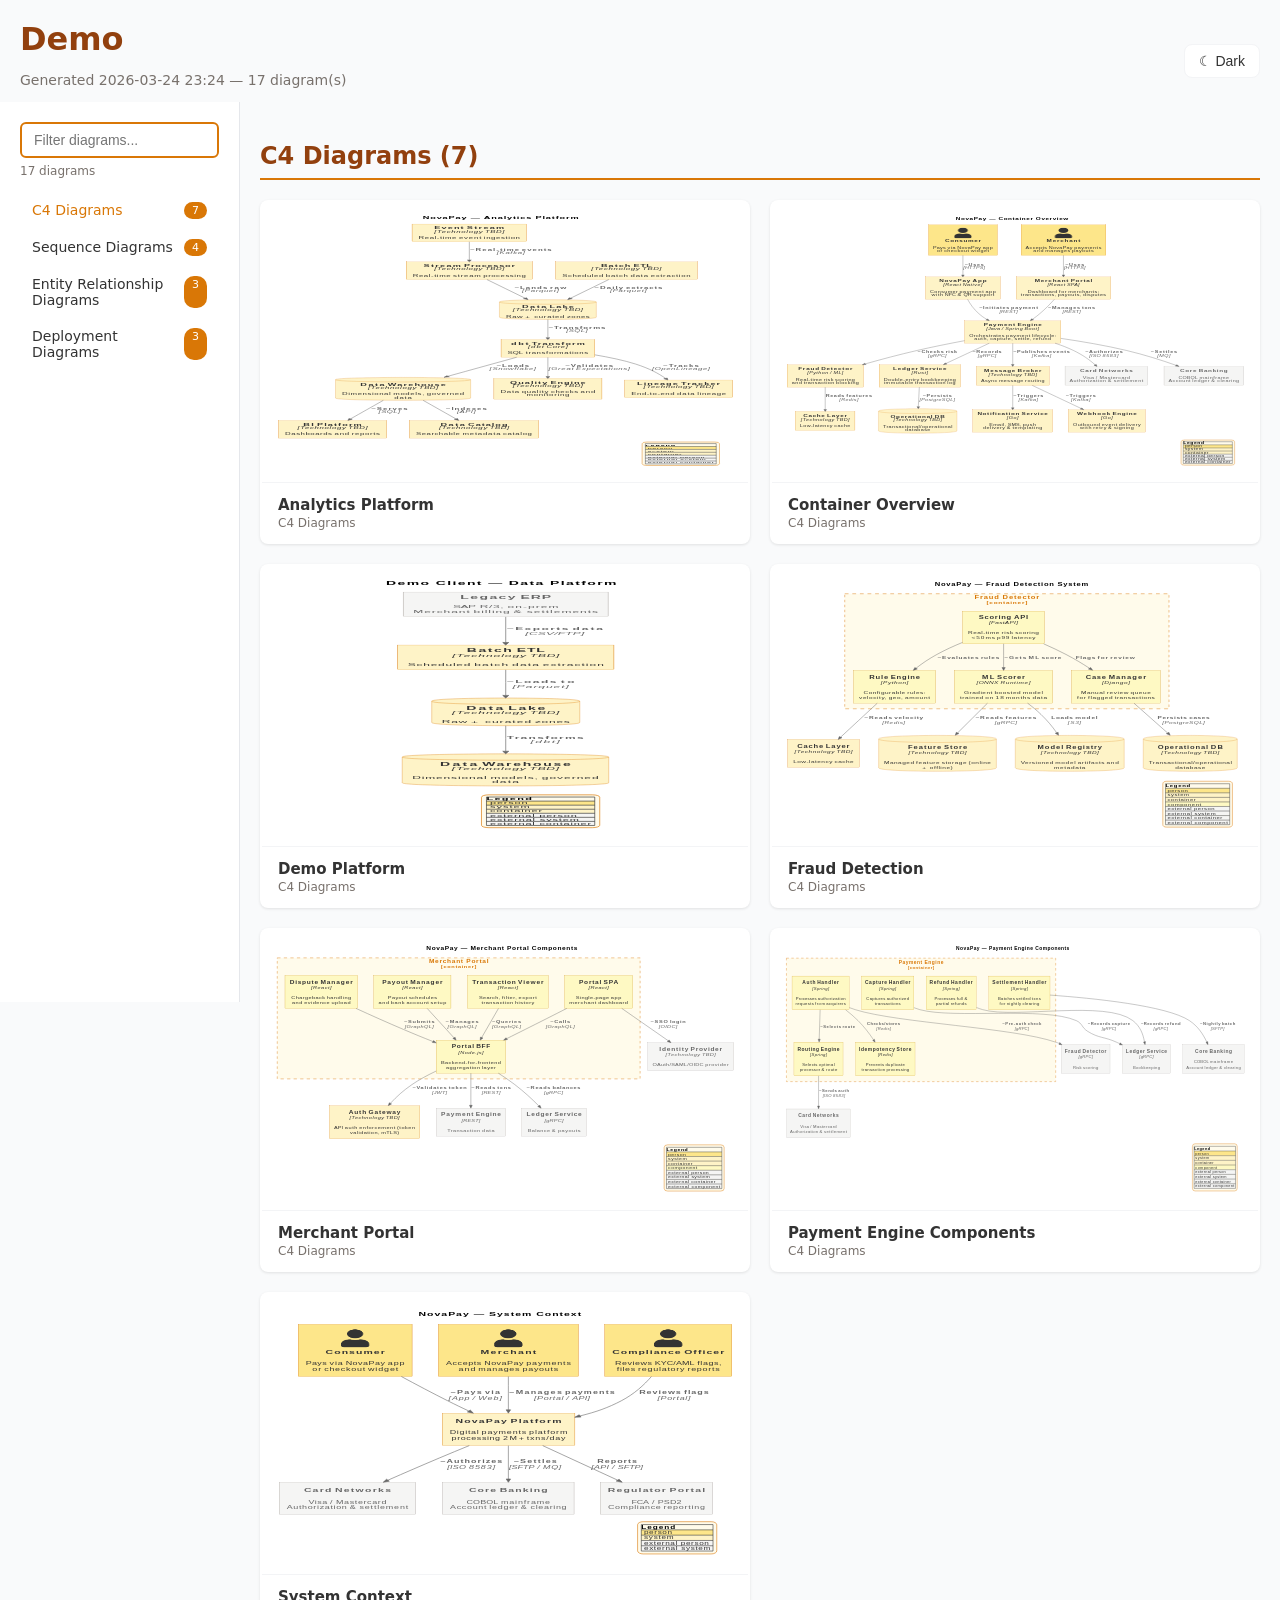
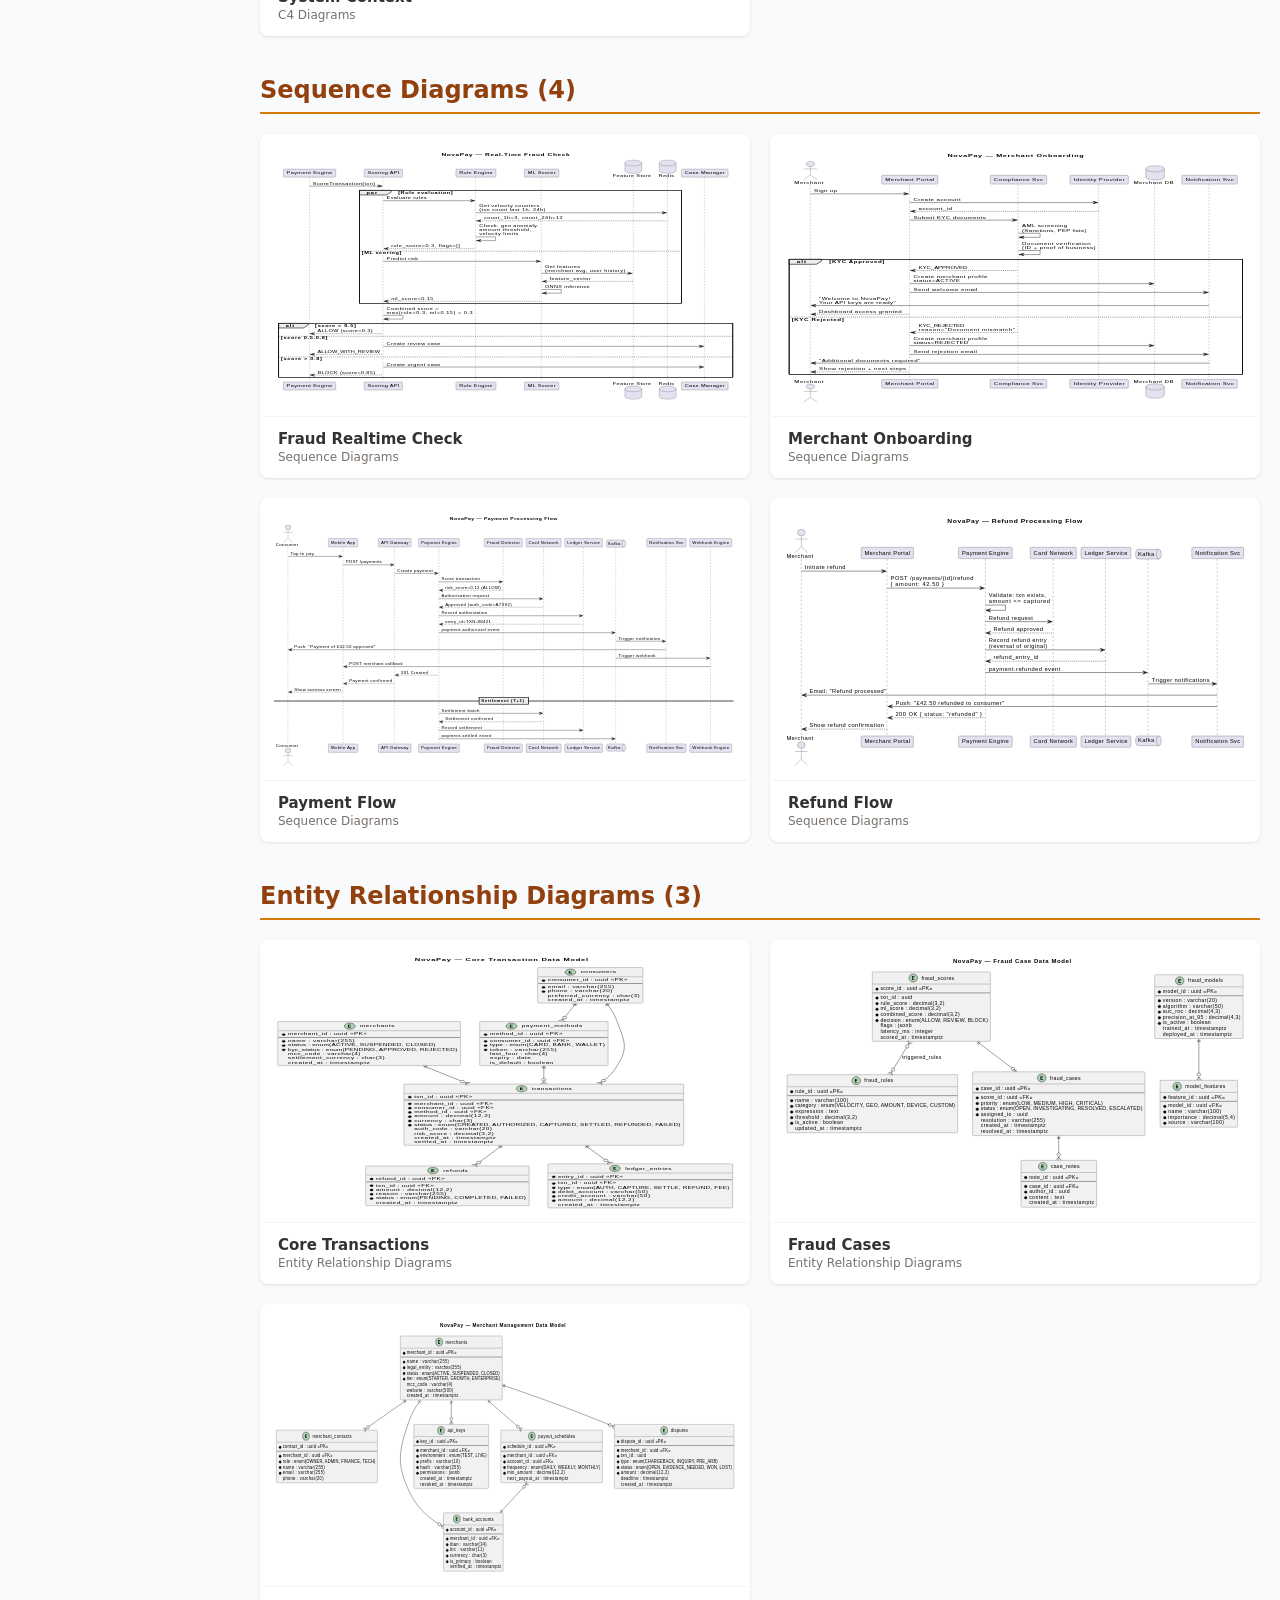
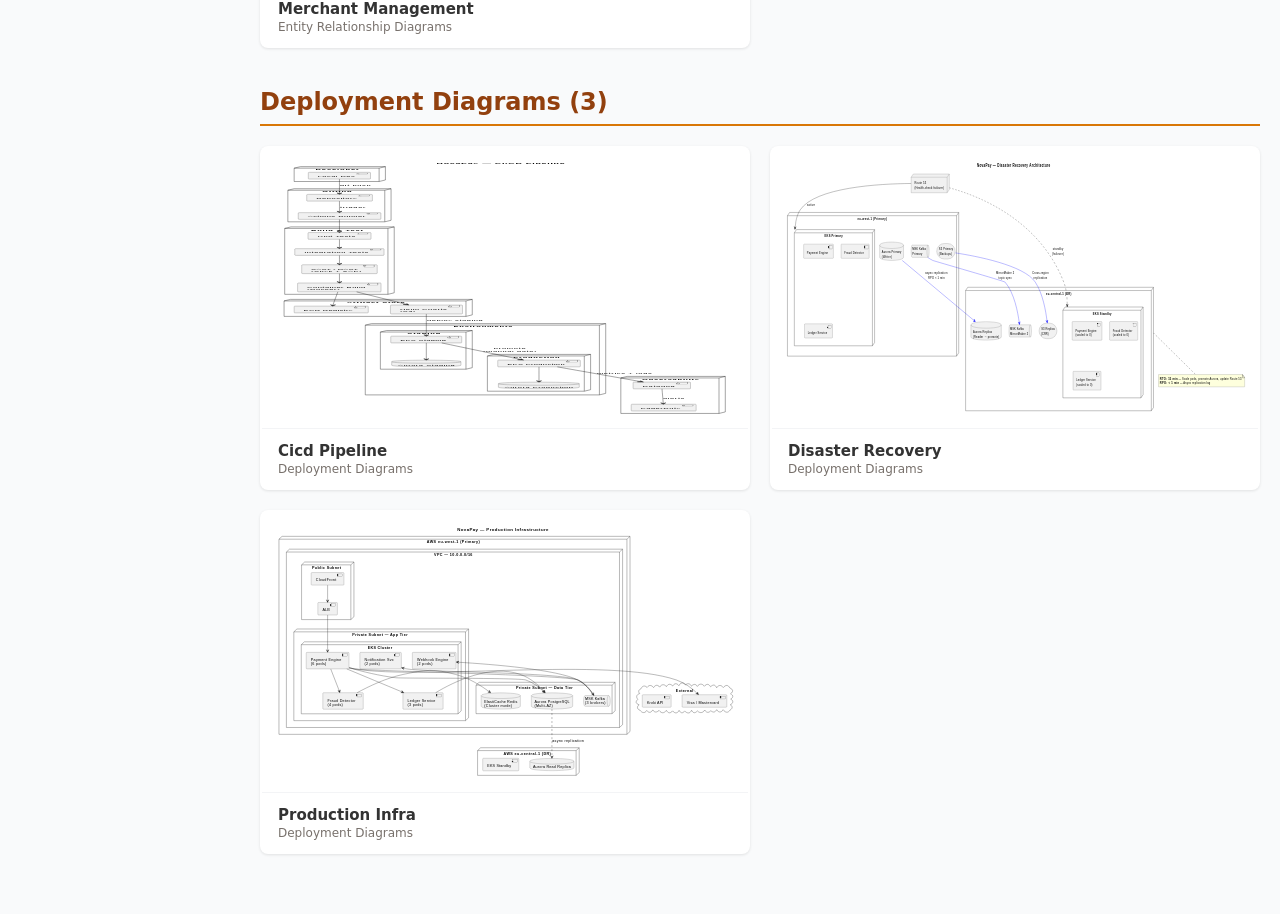
==== clients/demo/index.html @ 7acc2781 "feat: regenerate NovaPay demo with all v2 features Rendered via Docker with direct PlantUML (no Krok" ====
<!DOCTYPE html>
<html lang="en">
<head><meta charset="UTF-8"><meta name="viewport" content="width=device-width, initial-scale=1.0">
<title>Demo — Architecture Diagrams</title>
<style>
:root {
  --bg: #f9fafb; --text: #333; --card-bg: #fff; --card-border: transparent;
  --card-hover: #D97706; --heading: #92400E; --accent: #D97706;
  --meta: #78716C; --border: #f3f4f6; --input-bg: #fff;
  --sidebar-bg: #fff; --sidebar-border: #e5e7eb;
}
[data-theme="dark"] {
  --bg: #1a1a2e; --text: #e2e8f0; --card-bg: #2d2d44; --card-border: #3d3d5c;
  --card-hover: #D97706; --heading: #FDE68A; --accent: #D97706;
  --meta: #a1a1aa; --border: #3d3d5c; --input-bg: #2d2d44;
  --sidebar-bg: #16162a; --sidebar-border: #2d2d44;
}
* { box-sizing: border-box; }
body { font-family: 'Segoe UI', system-ui, Arial, sans-serif; margin: 0; padding: 0; background: var(--bg); color: var(--text); }
.header { max-width: 1400px; margin: 0 auto; padding: 20px 20px 0; display: flex; justify-content: space-between; align-items: center; }
.header h1 { color: var(--heading); margin: 0 0 5px; }
.header .meta { color: var(--meta); font-size: 14px; }
.theme-toggle { background: var(--card-bg); border: 1px solid var(--border); border-radius: 8px; padding: 8px 14px; cursor: pointer; color: var(--text); font-size: 14px; }
.theme-toggle:hover { border-color: var(--accent); }
.layout { display: flex; max-width: 1400px; margin: 0 auto; min-height: calc(100vh - 80px); }
.sidebar { width: 240px; flex-shrink: 0; padding: 20px; position: sticky; top: 0; height: 100vh; overflow-y: auto; border-right: 1px solid var(--sidebar-border); background: var(--sidebar-bg); }
.sidebar .search input { width: 100%; padding: 8px 12px; border: 2px solid var(--accent); border-radius: 6px; font-size: 14px; outline: none; background: var(--input-bg); color: var(--text); }
.sidebar .search input:focus { border-color: var(--heading); }
.sidebar .match-count { font-size: 12px; color: var(--meta); margin-top: 6px; }
.sidebar nav { margin-top: 16px; }
.sidebar .nav-section { margin-bottom: 4px; }
.sidebar .nav-section a { display: flex; justify-content: space-between; padding: 8px 12px; border-radius: 6px; color: var(--text); text-decoration: none; font-size: 14px; font-weight: 500; }
.sidebar .nav-section a:hover, .sidebar .nav-section a.active { background: var(--card-bg); color: var(--accent); }
.sidebar .nav-section .badge { background: var(--accent); color: #fff; font-size: 11px; padding: 2px 8px; border-radius: 10px; }
.content { flex: 1; padding: 20px; min-width: 0; }
.section { margin-bottom: 40px; }
.section h2 { color: var(--heading); border-bottom: 2px solid var(--accent); padding-bottom: 8px; }
.grid { display: grid; grid-template-columns: repeat(auto-fill, minmax(360px, 1fr)); gap: 20px; }
.card { background: var(--card-bg); border-radius: 8px; overflow: hidden; box-shadow: 0 1px 3px rgba(0,0,0,0.1); transition: box-shadow 0.2s, border-color 0.2s; border: 2px solid var(--card-border); cursor: pointer; }
.card:hover { box-shadow: 0 4px 12px rgba(0,0,0,0.15); border-color: var(--card-hover); }
.card .thumb { width: 100%; height: 280px; overflow: hidden; background: #fff; display: flex; align-items: center; justify-content: center; padding: 12px; }
.card .thumb svg { max-width: 100%; max-height: 100%; }
.card .info { padding: 12px 16px; border-top: 1px solid var(--border); }
.card .info .name { font-weight: 600; font-size: 15px; }
.card .info .type-label { font-size: 12px; color: var(--meta); margin-top: 2px; }
.card .info .badge { display: inline-block; font-size: 11px; background: #FDE68A; color: #92400E; padding: 2px 6px; border-radius: 4px; margin-left: 6px; animation: pulse 2s ease-in-out infinite; }
@keyframes pulse { 0%, 100% { opacity: 1; } 50% { opacity: 0.6; } }
.history { padding: 0 16px 12px; }
.history summary { font-size: 12px; color: var(--meta); cursor: pointer; }
.history .version { font-size: 12px; color: var(--meta); padding: 4px 0; border-top: 1px solid var(--border); }
.history .version .date { font-weight: 600; }
.hidden { display: none; }
.modal-overlay { display: none; position: fixed; top: 0; left: 0; width: 100%; height: 100%; background: rgba(0,0,0,0.7); z-index: 1000; justify-content: center; align-items: center; }
.modal-overlay.active { display: flex; }
.modal { background: var(--card-bg); border-radius: 12px; max-width: 90vw; max-height: 90vh; overflow: auto; padding: 24px; position: relative; }
.modal h3 { margin: 0 0 8px; color: var(--heading); }
.modal .modal-close { position: absolute; top: 12px; right: 16px; background: none; border: none; font-size: 24px; cursor: pointer; color: var(--meta); }
.modal .modal-close:hover { color: var(--text); }
.modal .modal-link { display: inline-block; margin-bottom: 16px; color: var(--accent); font-size: 13px; }
.modal svg { max-width: 100%; background: #fff; border-radius: 8px; padding: 16px; }
.hamburger { display: none; background: none; border: none; font-size: 24px; cursor: pointer; color: var(--text); padding: 8px; }
@media (max-width: 768px) {
  .sidebar { display: none; position: fixed; top: 0; left: 0; z-index: 900; height: 100vh; width: 280px; }
  .sidebar.open { display: block; }
  .hamburger { display: block; }
}
</style></head>
<body>
<div class="header">
  <div><h1>Demo</h1><p class="meta">Generated 2026-03-24 23:24 — 17 diagram(s)</p></div>
  <div><button class="hamburger" onclick="toggleSidebar()">&#9776;</button><button class="theme-toggle" id="themeToggle" onclick="toggleTheme()">&#9790; Dark</button></div>
</div>
<div class="layout">
  <aside class="sidebar">
    <div class="search"><input type="text" id="search" placeholder="Filter diagrams..." oninput="filterCards()"><div class="match-count" id="matchCount">17 diagrams</div></div>
    <nav><div class="nav-section"><a href="#section-c4">C4 Diagrams <span class="badge">7</span></a></div><div class="nav-section"><a href="#section-sequence">Sequence Diagrams <span class="badge">4</span></a></div><div class="nav-section"><a href="#section-erd">Entity Relationship Diagrams <span class="badge">3</span></a></div><div class="nav-section"><a href="#section-deployment">Deployment Diagrams <span class="badge">3</span></a></div></nav>
  </aside>
  <main class="content"><div class="section" id="section-c4"><h2>C4 Diagrams (7)</h2><div class="grid"><div class="card" data-name="Analytics Platform c4" data-href="rendered/c4/analytics-platform.svg" onclick="openModal(this)"><div class="thumb"><svg xmlns="http://www.w3.org/2000/svg" xmlns:xlink="http://www.w3.org/1999/xlink" contentStyleType="text/css" data-diagram-type="DESCRIPTION" height="1130px" preserveAspectRatio="none" style="width:706px;height:1130px;background:#FFFFFF;" version="1.1" viewBox="0 0 706 1130" width="706px" zoomAndPan="magnify"><title>NovaPay &#8212; Analytics Platform</title><defs/><g><g class="title" data-source-line="195"><text fill="#000000" font-family="sans-serif" font-size="14" font-weight="bold" lengthAdjust="spacing" textLength="238.0615" x="227.3618" y="22.9951">NovaPay &#8212; Analytics Platform</text></g><!--entity event_stream--><g class="entity" data-entity="event_stream" data-source-line="76" data-uid="ent0002" id="entity_event_stream"><rect fill="#FEF3C7" height="78.2031" style="stroke:#D97706;stroke-width:0.5;" width="174.834" x="211" y="44.2969"/><text fill="#333333" font-family="sans-serif" font-size="14" font-weight="bold" lengthAdjust="spacing" textLength="44.8438" x="244.9531" y="67.292">Event</text><text fill="#333333" font-family="sans-serif" font-size="14" font-weight="bold" lengthAdjust="spacing" textLength="4.874" x="289.7969" y="67.292">&#160;</text><text fill="#333333" font-family="sans-serif" font-size="14" font-weight="bold" lengthAdjust="spacing" textLength="57.21" x="294.6709" y="67.292">Stream</text><text fill="#333333" font-family="sans-serif" font-size="12" font-style="italic" lengthAdjust="spacing" textLength="73.9395" x="244.7979" y="81.7324">[Technology</text><text fill="#333333" font-family="sans-serif" font-size="12" font-style="italic" lengthAdjust="spacing" textLength="3.8145" x="318.7373" y="81.7324">&#160;</text><text fill="#333333" font-family="sans-serif" font-size="12" font-style="italic" lengthAdjust="spacing" textLength="29.4844" x="322.5518" y="81.7324">TBD]</text><text fill="#333333" font-family="sans-serif" font-size="12" lengthAdjust="spacing" textLength="3.8145" x="296.5098" y="95.7012">&#160;</text><text fill="#333333" font-family="sans-serif" font-size="12" lengthAdjust="spacing" textLength="57.8496" x="221" y="109.6699">Real-time</text><text fill="#333333" font-family="sans-serif" font-size="12" lengthAdjust="spacing" textLength="3.8145" x="278.8496" y="109.6699">&#160;</text><text fill="#333333" font-family="sans-serif" font-size="12" lengthAdjust="spacing" textLength="34.1777" x="282.6641" y="109.6699">event</text><text fill="#333333" font-family="sans-serif" font-size="12" lengthAdjust="spacing" textLength="3.8145" x="316.8418" y="109.6699">&#160;</text><text fill="#333333" font-family="sans-serif" font-size="12" lengthAdjust="spacing" textLength="55.1777" x="320.6563" y="109.6699">ingestion</text></g><!--entity batch_etl--><g class="entity" data-entity="batch_etl" data-source-line="76" data-uid="ent0003" id="entity_batch_etl"><rect fill="#FEF3C7" height="78.2031" style="stroke:#D97706;stroke-width:0.5;" width="216.1719" x="430.5" y="211.2969"/><text fill="#333333" font-family="sans-serif" font-size="14" font-weight="bold" lengthAdjust="spacing" textLength="45.0762" x="499.5938" y="234.292">Batch</text><text fill="#333333" font-family="sans-serif" font-size="14" font-weight="bold" lengthAdjust="spacing" textLength="4.874" x="544.6699" y="234.292">&#160;</text><text fill="#333333" font-family="sans-serif" font-size="14" font-weight="bold" lengthAdjust="spacing" textLength="28.0342" x="549.5439" y="234.292">ETL</text><text fill="#333333" font-family="sans-serif" font-size="12" font-style="italic" lengthAdjust="spacing" textLength="73.9395" x="484.9668" y="248.7324">[Technology</text><text fill="#333333" font-family="sans-serif" font-size="12" font-style="italic" lengthAdjust="spacing" textLength="3.8145" x="558.9063" y="248.7324">&#160;</text><text fill="#333333" font-family="sans-serif" font-size="12" font-style="italic" lengthAdjust="spacing" textLength="29.4844" x="562.7207" y="248.7324">TBD]</text><text fill="#333333" font-family="sans-serif" font-size="12" lengthAdjust="spacing" textLength="3.8145" x="536.6787" y="262.7012">&#160;</text><text fill="#333333" font-family="sans-serif" font-size="12" lengthAdjust="spacing" textLength="62.7598" x="440.5" y="276.6699">Scheduled</text><text fill="#333333" font-family="sans-serif" font-size="12" lengthAdjust="spacing" textLength="3.8145" x="503.2598" y="276.6699">&#160;</text><text fill="#333333" font-family="sans-serif" font-size="12" lengthAdjust="spacing" textLength="33.8789" x="507.0742" y="276.6699">batch</text><text fill="#333333" font-family="sans-serif" font-size="12" lengthAdjust="spacing" textLength="3.8145" x="540.9531" y="276.6699">&#160;</text><text fill="#333333" font-family="sans-serif" font-size="12" lengthAdjust="spacing" textLength="27.0293" x="544.7676" y="276.6699">data</text><text fill="#333333" font-family="sans-serif" font-size="12" lengthAdjust="spacing" textLength="3.8145" x="571.7969" y="276.6699">&#160;</text><text fill="#333333" font-family="sans-serif" font-size="12" lengthAdjust="spacing" textLength="61.0605" x="575.6113" y="276.6699">extraction</text></g><!--entity data_lake--><g class="entity" data-entity="data_lake" data-source-line="80" data-uid="ent0004" id="entity_data_lake"><path d="M344.5,388.2969 C344.5,378.2969 418.54,378.2969 418.54,378.2969 C418.54,378.2969 492.5801,378.2969 492.5801,388.2969 L492.5801,455.5 C492.5801,465.5 418.54,465.5 418.54,465.5 C418.54,465.5 344.5,465.5 344.5,455.5 L344.5,388.2969" fill="#FEF3C7" style="stroke:#D97706;stroke-width:0.5;"/><path d="M344.5,388.2969 C344.5,398.2969 418.54,398.2969 418.54,398.2969 C418.54,398.2969 492.5801,398.2969 492.5801,388.2969" fill="none" style="stroke:#D97706;stroke-width:0.5;"/><text fill="#333333" font-family="sans-serif" font-size="14" font-weight="bold" lengthAdjust="spacing" textLength="37.208" x="378.9121" y="415.292">Data</text><text fill="#333333" font-family="sans-serif" font-size="14" font-weight="bold" lengthAdjust="spacing" textLength="4.874" x="416.1201" y="415.292">&#160;</text><text fill="#333333" font-family="sans-serif" font-size="14" font-weight="bold" lengthAdjust="spacing" textLength="37.1738" x="420.9941" y="415.292">Lake</text><text fill="#333333" font-family="sans-serif" font-size="12" font-style="italic" lengthAdjust="spacing" textLength="73.9395" x="364.9209" y="429.7324">[Technology</text><text fill="#333333" font-family="sans-serif" font-size="12" font-style="italic" lengthAdjust="spacing" textLength="3.8145" x="438.8604" y="429.7324">&#160;</text><text fill="#333333" font-family="sans-serif" font-size="12" font-style="italic" lengthAdjust="spacing" textLength="29.4844" x="442.6748" y="429.7324">TBD]</text><text fill="#333333" font-family="sans-serif" font-size="12" lengthAdjust="spacing" textLength="3.8145" x="416.6328" y="443.7012">&#160;</text><text fill="#333333" font-family="sans-serif" font-size="12" lengthAdjust="spacing" textLength="25.5059" x="354.5" y="457.6699">Raw</text><text fill="#333333" font-family="sans-serif" font-size="12" lengthAdjust="spacing" textLength="3.8145" x="380.0059" y="457.6699">&#160;</text><text fill="#333333" font-family="sans-serif" font-size="12" lengthAdjust="spacing" textLength="10.0547" x="383.8203" y="457.6699">+</text><text fill="#333333" font-family="sans-serif" font-size="12" lengthAdjust="spacing" textLength="3.8145" x="393.875" y="457.6699">&#160;</text><text fill="#333333" font-family="sans-serif" font-size="12" lengthAdjust="spacing" textLength="46.1953" x="397.6895" y="457.6699">curated</text><text fill="#333333" font-family="sans-serif" font-size="12" lengthAdjust="spacing" textLength="3.8145" x="443.8848" y="457.6699">&#160;</text><text fill="#333333" font-family="sans-serif" font-size="12" lengthAdjust="spacing" textLength="34.8809" x="447.6992" y="457.6699">zones</text></g><!--entity data_warehouse--><g class="entity" data-entity="data_warehouse" data-source-line="80" data-uid="ent0005" id="entity_data_warehouse"><path d="M94,731.2969 C94,721.2969 197.2578,721.2969 197.2578,721.2969 C197.2578,721.2969 300.5156,721.2969 300.5156,731.2969 L300.5156,812.4688 C300.5156,822.4688 197.2578,822.4688 197.2578,822.4688 C197.2578,822.4688 94,822.4688 94,812.4688 L94,731.2969" fill="#FEF3C7" style="stroke:#D97706;stroke-width:0.5;"/><path d="M94,731.2969 C94,741.2969 197.2578,741.2969 197.2578,741.2969 C197.2578,741.2969 300.5156,741.2969 300.5156,731.2969" fill="none" style="stroke:#D97706;stroke-width:0.5;"/><text fill="#333333" font-family="sans-serif" font-size="14" font-weight="bold" lengthAdjust="spacing" textLength="37.208" x="131.8823" y="758.292">Data</text><text fill="#333333" font-family="sans-serif" font-size="14" font-weight="bold" lengthAdjust="spacing" textLength="4.874" x="169.0903" y="758.292">&#160;</text><text fill="#333333" font-family="sans-serif" font-size="14" font-weight="bold" lengthAdjust="spacing" textLength="88.6689" x="173.9644" y="758.292">Warehouse</text><text fill="#333333" font-family="sans-serif" font-size="12" font-style="italic" lengthAdjust="spacing" textLength="73.9395" x="143.6387" y="772.7324">[Technology</text><text fill="#333333" font-family="sans-serif" font-size="12" font-style="italic" lengthAdjust="spacing" textLength="3.8145" x="217.5781" y="772.7324">&#160;</text><text fill="#333333" font-family="sans-serif" font-size="12" font-style="italic" lengthAdjust="spacing" textLength="29.4844" x="221.3926" y="772.7324">TBD]</text><text fill="#333333" font-family="sans-serif" font-size="12" lengthAdjust="spacing" textLength="3.8145" x="195.3506" y="786.7012">&#160;</text><text fill="#333333" font-family="sans-serif" font-size="12" lengthAdjust="spacing" textLength="74.4727" x="104" y="800.6699">Dimensional</text><text fill="#333333" font-family="sans-serif" font-size="12" lengthAdjust="spacing" textLength="3.8145" x="178.4727" y="800.6699">&#160;</text><text fill="#333333" font-family="sans-serif" font-size="12" lengthAdjust="spacing" textLength="47.4316" x="182.2871" y="800.6699">models,</text><text fill="#333333" font-family="sans-serif" font-size="12" lengthAdjust="spacing" textLength="3.8145" x="229.7188" y="800.6699">&#160;</text><text fill="#333333" font-family="sans-serif" font-size="12" lengthAdjust="spacing" textLength="56.9824" x="233.5332" y="800.6699">governed</text><text fill="#333333" font-family="sans-serif" font-size="12" lengthAdjust="spacing" textLength="27.0293" x="183.7432" y="814.6387">data</text></g><!--entity dbt_transform--><g class="entity" data-entity="dbt_transform" data-source-line="76" data-uid="ent0006" id="entity_dbt_transform"><rect fill="#FEF3C7" height="78.2031" style="stroke:#D97706;stroke-width:0.5;" width="143.1934" x="347" y="554.2969"/><text fill="#333333" font-family="sans-serif" font-size="14" font-weight="bold" lengthAdjust="spacing" textLength="26.7354" x="362.0908" y="577.292">dbt</text><text fill="#333333" font-family="sans-serif" font-size="14" font-weight="bold" lengthAdjust="spacing" textLength="4.874" x="388.8262" y="577.292">&#160;</text><text fill="#333333" font-family="sans-serif" font-size="14" font-weight="bold" lengthAdjust="spacing" textLength="81.4023" x="393.7002" y="577.292">Transform</text><text fill="#333333" font-family="sans-serif" font-size="12" font-style="italic" lengthAdjust="spacing" textLength="24.6211" x="388.0195" y="591.7324">[dbt</text><text fill="#333333" font-family="sans-serif" font-size="12" font-style="italic" lengthAdjust="spacing" textLength="3.8145" x="412.6406" y="591.7324">&#160;</text><text fill="#333333" font-family="sans-serif" font-size="12" font-style="italic" lengthAdjust="spacing" textLength="32.7188" x="416.4551" y="591.7324">Core]</text><text fill="#333333" font-family="sans-serif" font-size="12" lengthAdjust="spacing" textLength="3.8145" x="416.6895" y="605.7012">&#160;</text><text fill="#333333" font-family="sans-serif" font-size="12" lengthAdjust="spacing" textLength="23.748" x="357" y="619.6699">SQL</text><text fill="#333333" font-family="sans-serif" font-size="12" lengthAdjust="spacing" textLength="3.8145" x="380.748" y="619.6699">&#160;</text><text fill="#333333" font-family="sans-serif" font-size="12" lengthAdjust="spacing" textLength="95.6309" x="384.5625" y="619.6699">transformations</text></g><!--entity stream_processor--><g class="entity" data-entity="stream_processor" data-source-line="76" data-uid="ent0007" id="entity_stream_processor"><rect fill="#FEF3C7" height="78.2031" style="stroke:#D97706;stroke-width:0.5;" width="192.7285" x="202" y="211.2969"/><text fill="#333333" font-family="sans-serif" font-size="14" font-weight="bold" lengthAdjust="spacing" textLength="57.21" x="228.4395" y="234.292">Stream</text><text fill="#333333" font-family="sans-serif" font-size="14" font-weight="bold" lengthAdjust="spacing" textLength="4.874" x="285.6494" y="234.292">&#160;</text><text fill="#333333" font-family="sans-serif" font-size="14" font-weight="bold" lengthAdjust="spacing" textLength="77.7656" x="290.5234" y="234.292">Processor</text><text fill="#333333" font-family="sans-serif" font-size="12" font-style="italic" lengthAdjust="spacing" textLength="73.9395" x="244.7451" y="248.7324">[Technology</text><text fill="#333333" font-family="sans-serif" font-size="12" font-style="italic" lengthAdjust="spacing" textLength="3.8145" x="318.6846" y="248.7324">&#160;</text><text fill="#333333" font-family="sans-serif" font-size="12" font-style="italic" lengthAdjust="spacing" textLength="29.4844" x="322.499" y="248.7324">TBD]</text><text fill="#333333" font-family="sans-serif" font-size="12" lengthAdjust="spacing" textLength="3.8145" x="296.457" y="262.7012">&#160;</text><text fill="#333333" font-family="sans-serif" font-size="12" lengthAdjust="spacing" textLength="57.8496" x="212" y="276.6699">Real-time</text><text fill="#333333" font-family="sans-serif" font-size="12" lengthAdjust="spacing" textLength="3.8145" x="269.8496" y="276.6699">&#160;</text><text fill="#333333" font-family="sans-serif" font-size="12" lengthAdjust="spacing" textLength="42.3164" x="273.6641" y="276.6699">stream</text><text fill="#333333" font-family="sans-serif" font-size="12" lengthAdjust="spacing" textLength="3.8145" x="315.9805" y="276.6699">&#160;</text><text fill="#333333" font-family="sans-serif" font-size="12" lengthAdjust="spacing" textLength="64.9336" x="319.7949" y="276.6699">processing</text></g><!--entity bi_platform--><g class="entity" data-entity="bi_platform" data-source-line="76" data-uid="ent0008" id="entity_bi_platform"><rect fill="#FEF3C7" height="78.2031" style="stroke:#D97706;stroke-width:0.5;" width="164.9375" x="7" y="911.2969"/><text fill="#333333" font-family="sans-serif" font-size="14" font-weight="bold" lengthAdjust="spacing" textLength="15.8799" x="44.8916" y="934.292">BI</text><text fill="#333333" font-family="sans-serif" font-size="14" font-weight="bold" lengthAdjust="spacing" textLength="4.874" x="60.7715" y="934.292">&#160;</text><text fill="#333333" font-family="sans-serif" font-size="14" font-weight="bold" lengthAdjust="spacing" textLength="68.4004" x="65.6455" y="934.292">Platform</text><text fill="#333333" font-family="sans-serif" font-size="12" font-style="italic" lengthAdjust="spacing" textLength="73.9395" x="35.8496" y="948.7324">[Technology</text><text fill="#333333" font-family="sans-serif" font-size="12" font-style="italic" lengthAdjust="spacing" textLength="3.8145" x="109.7891" y="948.7324">&#160;</text><text fill="#333333" font-family="sans-serif" font-size="12" font-style="italic" lengthAdjust="spacing" textLength="29.4844" x="113.6035" y="948.7324">TBD]</text><text fill="#333333" font-family="sans-serif" font-size="12" lengthAdjust="spacing" textLength="3.8145" x="87.5615" y="962.7012">&#160;</text><text fill="#333333" font-family="sans-serif" font-size="12" lengthAdjust="spacing" textLength="71.5664" x="17" y="976.6699">Dashboards</text><text fill="#333333" font-family="sans-serif" font-size="12" lengthAdjust="spacing" textLength="3.8145" x="88.5664" y="976.6699">&#160;</text><text fill="#333333" font-family="sans-serif" font-size="12" lengthAdjust="spacing" textLength="22.5762" x="92.3809" y="976.6699">and</text><text fill="#333333" font-family="sans-serif" font-size="12" lengthAdjust="spacing" textLength="3.8145" x="114.957" y="976.6699">&#160;</text><text fill="#333333" font-family="sans-serif" font-size="12" lengthAdjust="spacing" textLength="43.166" x="118.7715" y="976.6699">reports</text></g><!--entity data_catalog--><g class="entity" data-entity="data_catalog" data-source-line="76" data-uid="ent0009" id="entity_data_catalog"><rect fill="#FEF3C7" height="78.2031" style="stroke:#D97706;stroke-width:0.5;" width="197.2695" x="207" y="911.2969"/><text fill="#333333" font-family="sans-serif" font-size="14" font-weight="bold" lengthAdjust="spacing" textLength="37.208" x="254.4438" y="934.292">Data</text><text fill="#333333" font-family="sans-serif" font-size="14" font-weight="bold" lengthAdjust="spacing" textLength="4.874" x="291.6519" y="934.292">&#160;</text><text fill="#333333" font-family="sans-serif" font-size="14" font-weight="bold" lengthAdjust="spacing" textLength="60.2998" x="296.5259" y="934.292">Catalog</text><text fill="#333333" font-family="sans-serif" font-size="12" font-style="italic" lengthAdjust="spacing" textLength="73.9395" x="252.0156" y="948.7324">[Technology</text><text fill="#333333" font-family="sans-serif" font-size="12" font-style="italic" lengthAdjust="spacing" textLength="3.8145" x="325.9551" y="948.7324">&#160;</text><text fill="#333333" font-family="sans-serif" font-size="12" font-style="italic" lengthAdjust="spacing" textLength="29.4844" x="329.7695" y="948.7324">TBD]</text><text fill="#333333" font-family="sans-serif" font-size="12" lengthAdjust="spacing" textLength="3.8145" x="303.7275" y="962.7012">&#160;</text><text fill="#333333" font-family="sans-serif" font-size="12" lengthAdjust="spacing" textLength="67.1777" x="217" y="976.6699">Searchable</text><text fill="#333333" font-family="sans-serif" font-size="12" lengthAdjust="spacing" textLength="3.8145" x="284.1777" y="976.6699">&#160;</text><text fill="#333333" font-family="sans-serif" font-size="12" lengthAdjust="spacing" textLength="58.1602" x="287.9922" y="976.6699">metadata</text><text fill="#333333" font-family="sans-serif" font-size="12" lengthAdjust="spacing" textLength="3.8145" x="346.1523" y="976.6699">&#160;</text><text fill="#333333" font-family="sans-serif" font-size="12" lengthAdjust="spacing" textLength="44.3027" x="349.9668" y="976.6699">catalog</text></g><!--entity quality_engine--><g class="entity" data-entity="quality_engine" data-source-line="76" data-uid="ent0010" id="entity_quality_engine"><rect fill="#FEF3C7" height="92.1719" style="stroke:#D97706;stroke-width:0.5;" width="165.1074" x="336" y="725.7969"/><text fill="#333333" font-family="sans-serif" font-size="14" font-weight="bold" lengthAdjust="spacing" textLength="56.7314" x="360.8447" y="748.792">Quality</text><text fill="#333333" font-family="sans-serif" font-size="14" font-weight="bold" lengthAdjust="spacing" textLength="4.874" x="417.5762" y="748.792">&#160;</text><text fill="#333333" font-family="sans-serif" font-size="14" font-weight="bold" lengthAdjust="spacing" textLength="53.8125" x="422.4502" y="748.792">Engine</text><text fill="#333333" font-family="sans-serif" font-size="12" font-style="italic" lengthAdjust="spacing" textLength="73.9395" x="364.9346" y="763.2324">[Technology</text><text fill="#333333" font-family="sans-serif" font-size="12" font-style="italic" lengthAdjust="spacing" textLength="3.8145" x="438.874" y="763.2324">&#160;</text><text fill="#333333" font-family="sans-serif" font-size="12" font-style="italic" lengthAdjust="spacing" textLength="29.4844" x="442.6885" y="763.2324">TBD]</text><text fill="#333333" font-family="sans-serif" font-size="12" lengthAdjust="spacing" textLength="3.8145" x="416.6465" y="777.2012">&#160;</text><text fill="#333333" font-family="sans-serif" font-size="12" lengthAdjust="spacing" textLength="28.6523" x="346" y="791.1699">Data</text><text fill="#333333" font-family="sans-serif" font-size="12" lengthAdjust="spacing" textLength="3.8145" x="374.6523" y="791.1699">&#160;</text><text fill="#333333" font-family="sans-serif" font-size="12" lengthAdjust="spacing" textLength="41.0508" x="378.4668" y="791.1699">quality</text><text fill="#333333" font-family="sans-serif" font-size="12" lengthAdjust="spacing" textLength="3.8145" x="419.5176" y="791.1699">&#160;</text><text fill="#333333" font-family="sans-serif" font-size="12" lengthAdjust="spacing" textLength="41.3848" x="423.332" y="791.1699">checks</text><text fill="#333333" font-family="sans-serif" font-size="12" lengthAdjust="spacing" textLength="3.8145" x="464.7168" y="791.1699">&#160;</text><text fill="#333333" font-family="sans-serif" font-size="12" lengthAdjust="spacing" textLength="22.5762" x="468.5313" y="791.1699">and</text><text fill="#333333" font-family="sans-serif" font-size="12" lengthAdjust="spacing" textLength="65.5078" x="385.7998" y="805.1387">monitoring</text></g><!--entity lineage_tracker--><g class="entity" data-entity="lineage_tracker" data-source-line="76" data-uid="ent0011" id="entity_lineage_tracker"><rect fill="#FEF3C7" height="78.2031" style="stroke:#D97706;stroke-width:0.5;" width="164.7852" x="536" y="732.7969"/><text fill="#333333" font-family="sans-serif" font-size="14" font-weight="bold" lengthAdjust="spacing" textLength="62.1455" x="554.9277" y="755.792">Lineage</text><text fill="#333333" font-family="sans-serif" font-size="14" font-weight="bold" lengthAdjust="spacing" textLength="4.874" x="617.0732" y="755.792">&#160;</text><text fill="#333333" font-family="sans-serif" font-size="14" font-weight="bold" lengthAdjust="spacing" textLength="59.9102" x="621.9473" y="755.792">Tracker</text><text fill="#333333" font-family="sans-serif" font-size="12" font-style="italic" lengthAdjust="spacing" textLength="73.9395" x="564.7734" y="770.2324">[Technology</text><text fill="#333333" font-family="sans-serif" font-size="12" font-style="italic" lengthAdjust="spacing" textLength="3.8145" x="638.7129" y="770.2324">&#160;</text><text fill="#333333" font-family="sans-serif" font-size="12" font-style="italic" lengthAdjust="spacing" textLength="29.4844" x="642.5273" y="770.2324">TBD]</text><text fill="#333333" font-family="sans-serif" font-size="12" lengthAdjust="spacing" textLength="3.8145" x="616.4854" y="784.2012">&#160;</text><text fill="#333333" font-family="sans-serif" font-size="12" lengthAdjust="spacing" textLength="66.1172" x="546" y="798.1699">End-to-end</text><text fill="#333333" font-family="sans-serif" font-size="12" lengthAdjust="spacing" textLength="3.8145" x="612.1172" y="798.1699">&#160;</text><text fill="#333333" font-family="sans-serif" font-size="12" lengthAdjust="spacing" textLength="27.0293" x="615.9316" y="798.1699">data</text><text fill="#333333" font-family="sans-serif" font-size="12" lengthAdjust="spacing" textLength="3.8145" x="642.9609" y="798.1699">&#160;</text><text fill="#333333" font-family="sans-serif" font-size="12" lengthAdjust="spacing" textLength="44.0098" x="646.7754" y="798.1699">lineage</text></g><!--link event_stream to stream_processor--><g class="link" data-entity-1="event_stream" data-entity-2="stream_processor" data-source-line="1779" data-uid="lnk12" id="link_event_stream_stream_processor"><path d="M298.5,122.5669 C298.5,149.2269 298.5,176.6269 298.5,203.2369" fill="none" id="event_stream-to-stream_processor" style="stroke:#666666;stroke-width:1;"/><polygon fill="#666666" points="298.5,211.2369,301.5,203.2369,295.5,203.2369,298.5,211.2369" style="stroke:#666666;stroke-width:1;"/><text fill="#666666" font-family="sans-serif" font-size="12" font-weight="bold" lengthAdjust="spacing" textLength="75.1172" x="299.5" y="164.4355">~Real-time</text><text fill="#666666" font-family="sans-serif" font-size="12" font-weight="bold" lengthAdjust="spacing" textLength="4.1777" x="374.6172" y="164.4355">&#160;</text><text fill="#666666" font-family="sans-serif" font-size="12" font-weight="bold" lengthAdjust="spacing" textLength="45.5215" x="378.7949" y="164.4355">events</text><text fill="#666666" font-family="sans-serif" font-size="12" font-style="italic" lengthAdjust="spacing" textLength="43.1133" x="340.3516" y="178.4043">[Kafka]</text></g><!--link stream_processor to data_lake--><g class="link" data-entity-1="stream_processor" data-entity-2="data_lake" data-source-line="1779" data-uid="lnk13" id="link_stream_processor_data_lake"><path d="M325.43,289.3369 C344.09,315.6869 364.3282,344.277 383.6582,371.587" fill="none" id="stream_processor-to-data_lake" style="stroke:#666666;stroke-width:1;"/><polygon fill="#666666" points="388.28,378.1169,386.1069,369.8539,381.2095,373.3202,388.28,378.1169" style="stroke:#666666;stroke-width:1;"/><text fill="#666666" font-family="sans-serif" font-size="12" font-weight="bold" lengthAdjust="spacing" textLength="50.0742" x="367.5" y="331.4355">~Lands</text><text fill="#666666" font-family="sans-serif" font-size="12" font-weight="bold" lengthAdjust="spacing" textLength="4.1777" x="417.5742" y="331.4355">&#160;</text><text fill="#666666" font-family="sans-serif" font-size="12" font-weight="bold" lengthAdjust="spacing" textLength="25.1016" x="421.752" y="331.4355">raw</text><text fill="#666666" font-family="sans-serif" font-size="12" font-style="italic" lengthAdjust="spacing" textLength="56.1973" x="379.0781" y="345.4043">[Parquet]</text></g><!--link batch_etl to data_lake--><g class="link" data-entity-1="batch_etl" data-entity-2="data_lake" data-source-line="1779" data-uid="lnk14" id="link_batch_etl_data_lake"><path d="M511.57,289.3369 C492.91,315.6869 472.6718,344.277 453.3418,371.587" fill="none" id="batch_etl-to-data_lake" style="stroke:#666666;stroke-width:1;"/><polygon fill="#666666" points="448.72,378.1169,455.7905,373.3202,450.8931,369.8539,448.72,378.1169" style="stroke:#666666;stroke-width:1;"/><text fill="#666666" font-family="sans-serif" font-size="12" font-weight="bold" lengthAdjust="spacing" textLength="44.1621" x="489.5" y="331.4355">~Daily</text><text fill="#666666" font-family="sans-serif" font-size="12" font-weight="bold" lengthAdjust="spacing" textLength="4.1777" x="533.6621" y="331.4355">&#160;</text><text fill="#666666" font-family="sans-serif" font-size="12" font-weight="bold" lengthAdjust="spacing" textLength="55.623" x="537.8398" y="331.4355">extracts</text><text fill="#666666" font-family="sans-serif" font-size="12" font-style="italic" lengthAdjust="spacing" textLength="56.1973" x="513.3828" y="345.4043">[Parquet]</text></g><!--link data_lake to dbt_transform--><g class="link" data-entity-1="data_lake" data-entity-2="dbt_transform" data-source-line="1779" data-uid="lnk15" id="link_data_lake_dbt_transform"><path d="M418.5,465.5669 C418.5,492.8369 418.5,519.8469 418.5,546.1669" fill="none" id="data_lake-to-dbt_transform" style="stroke:#666666;stroke-width:1;"/><polygon fill="#666666" points="418.5,554.1669,421.5,546.1669,415.5,546.1669,418.5,554.1669" style="stroke:#666666;stroke-width:1;"/><text fill="#666666" font-family="sans-serif" font-size="12" font-weight="bold" lengthAdjust="spacing" textLength="86.9707" x="419.5" y="507.4355">~Transforms</text><text fill="#666666" font-family="sans-serif" font-size="12" font-style="italic" lengthAdjust="spacing" textLength="33.1113" x="446.4297" y="521.4043">[SQL]</text></g><!--link dbt_transform to data_warehouse--><g class="link" data-entity-1="dbt_transform" data-entity-2="data_warehouse" data-source-line="1779" data-uid="lnk16" id="link_dbt_transform_data_warehouse"><path d="M370.82,632.3769 C338.33,658.3169 301.2504,687.9336 266.0504,716.0536" fill="none" id="dbt_transform-to-data_warehouse" style="stroke:#666666;stroke-width:1;"/><polygon fill="#666666" points="259.8,721.0469,267.9229,718.3976,264.178,713.7097,259.8,721.0469" style="stroke:#666666;stroke-width:1;"/><text fill="#666666" font-family="sans-serif" font-size="12" font-weight="bold" lengthAdjust="spacing" textLength="49.7754" x="340.1055" y="674.4355">~Loads</text><text fill="#666666" font-family="sans-serif" font-size="12" font-style="italic" lengthAdjust="spacing" textLength="70.9863" x="329.5" y="688.4043">[Snowflake]</text></g><!--link data_warehouse to bi_platform--><g class="link" data-entity-1="data_warehouse" data-entity-2="bi_platform" data-source-line="1779" data-uid="lnk17" id="link_data_warehouse_bi_platform"><path d="M167.13,822.4269 C149.91,850.5769 132.8761,878.4133 116.9761,904.3933" fill="none" id="data_warehouse-to-bi_platform" style="stroke:#666666;stroke-width:1;"/><polygon fill="#666666" points="112.8,911.2169,119.5349,905.9594,114.4172,902.8273,112.8,911.2169" style="stroke:#666666;stroke-width:1;"/><text fill="#666666" font-family="sans-serif" font-size="12" font-weight="bold" lengthAdjust="spacing" textLength="55.8574" x="148.5" y="864.4355">~Serves</text><text fill="#666666" font-family="sans-serif" font-size="12" font-style="italic" lengthAdjust="spacing" textLength="33.1113" x="159.873" y="878.4043">[SQL]</text></g><!--link data_warehouse to data_catalog--><g class="link" data-entity-1="data_warehouse" data-entity-2="data_catalog" data-source-line="1779" data-uid="lnk18" id="link_data_warehouse_data_catalog"><path d="M227.87,822.4269 C245.09,850.5769 262.1239,878.4133 278.0239,904.3933" fill="none" id="data_warehouse-to-data_catalog" style="stroke:#666666;stroke-width:1;"/><polygon fill="#666666" points="282.2,911.2169,280.5828,902.8273,275.4651,905.9594,282.2,911.2169" style="stroke:#666666;stroke-width:1;"/><text fill="#666666" font-family="sans-serif" font-size="12" font-weight="bold" lengthAdjust="spacing" textLength="62.8125" x="262.5" y="864.4355">~Indexes</text><text fill="#666666" font-family="sans-serif" font-size="12" font-style="italic" lengthAdjust="spacing" textLength="28.3477" x="279.7324" y="878.4043">[API]</text></g><!--link dbt_transform to quality_engine--><g class="link" data-entity-1="dbt_transform" data-entity-2="quality_engine" data-source-line="1779" data-uid="lnk19" id="link_dbt_transform_quality_engine"><path d="M418.5,632.5969 C418.5,659.9669 418.5,688.9069 418.5,717.7069" fill="none" id="dbt_transform-to-quality_engine" style="stroke:#666666;stroke-width:1;"/><polygon fill="#666666" points="418.5,725.7069,421.5,717.7069,415.5,717.7069,418.5,725.7069" style="stroke:#666666;stroke-width:1;"/><text fill="#666666" font-family="sans-serif" font-size="12" font-weight="bold" lengthAdjust="spacing" textLength="73.3711" x="445.0293" y="674.4355">~Validates</text><text fill="#666666" font-family="sans-serif" font-size="12" font-style="italic" lengthAdjust="spacing" textLength="38.3555" x="419.5" y="688.4043">[Great</text><text fill="#666666" font-family="sans-serif" font-size="12" font-style="italic" lengthAdjust="spacing" textLength="3.8145" x="457.8555" y="688.4043">&#160;</text><text fill="#666666" font-family="sans-serif" font-size="12" font-style="italic" lengthAdjust="spacing" textLength="82.2598" x="461.6699" y="688.4043">Expectations]</text></g><!--link dbt_transform to lineage_tracker--><g class="link" data-entity-1="dbt_transform" data-entity-2="lineage_tracker" data-source-line="1779" data-uid="lnk20" id="link_dbt_transform_lineage_tracker"><path d="M490.3,621.6769 C511.9,632.1869 534.6,645.7269 552.5,662.2969 C573.77,681.9969 587.0298,702.9327 598.3698,725.5927" fill="none" id="dbt_transform-to-lineage_tracker" style="stroke:#666666;stroke-width:1;"/><polygon fill="#666666" points="601.95,732.7469,601.0526,724.2501,595.687,726.9353,601.95,732.7469" style="stroke:#666666;stroke-width:1;"/><text fill="#666666" font-family="sans-serif" font-size="12" font-weight="bold" lengthAdjust="spacing" textLength="54.4922" x="594.6416" y="674.4355">~Tracks</text><text fill="#666666" font-family="sans-serif" font-size="12" font-style="italic" lengthAdjust="spacing" textLength="88.7754" x="577.5" y="688.4043">[OpenLineage]</text></g><g class="legend" data-source-line="61"><rect fill="#FFFBEB" height="103.6328" rx="7.5" ry="7.5" style="stroke:#D97706;stroke-width:1;" width="118.2598" x="562.5254" y="1006.5"/><text fill="#000000" font-family="sans-serif" font-size="11" font-weight="bold" lengthAdjust="spacing" textLength="45.5093" x="567.5254" y="1023.7104">Legend</text><text fill="#333333" font-family="sans-serif" font-size="11" lengthAdjust="spacing" textLength="3.4966" x="613.0347" y="1023.7104">&#160;</text><rect fill="#FDE68A" height="12.8047" style="stroke:none;stroke-width:1;" width="108.2598" x="567.5254" y="1026.3047"/><text fill="#333333" font-family="sans-serif" font-size="11" lengthAdjust="spacing" textLength="37.7051" x="571.022" y="1036.5151">person</text><rect fill="#FEF3C7" height="12.8047" style="stroke:none;stroke-width:1;" width="108.2598" x="567.5254" y="1039.1094"/><text fill="#333333" font-family="sans-serif" font-size="11" lengthAdjust="spacing" textLength="39.7676" x="571.022" y="1049.3198">system</text><rect fill="#FEF3C7" height="12.8047" style="stroke:none;stroke-width:1;" width="108.2598" x="567.5254" y="1051.9141"/><text fill="#333333" font-family="sans-serif" font-size="11" lengthAdjust="spacing" textLength="52.1211" x="571.022" y="1062.1245">container</text><rect fill="#F5F5F4" height="12.8047" style="stroke:none;stroke-width:1;" width="108.2598" x="567.5254" y="1064.7188"/><text fill="#333333" font-family="sans-serif" font-size="11" lengthAdjust="spacing" textLength="86.8506" x="571.022" y="1074.9292">external person</text><rect fill="#F5F5F4" height="12.8047" style="stroke:none;stroke-width:1;" width="108.2598" x="567.5254" y="1077.5234"/><text fill="#333333" font-family="sans-serif" font-size="11" lengthAdjust="spacing" textLength="88.9131" x="571.022" y="1087.7339">external system</text><rect fill="#F5F5F4" height="12.8047" style="stroke:none;stroke-width:1;" width="108.2598" x="567.5254" y="1090.3281"/><text fill="#333333" font-family="sans-serif" font-size="11" lengthAdjust="spacing" textLength="101.2666" x="571.022" y="1100.5386">external container</text><line style="stroke:#333333;stroke-width:1;" x1="567.5254" x2="675.7852" y1="1013.5" y2="1013.5"/><line style="stroke:#333333;stroke-width:1;" x1="567.5254" x2="675.7852" y1="1026.3047" y2="1026.3047"/><line style="stroke:#333333;stroke-width:1;" x1="567.5254" x2="675.7852" y1="1039.1094" y2="1039.1094"/><line style="stroke:#333333;stroke-width:1;" x1="567.5254" x2="675.7852" y1="1051.9141" y2="1051.9141"/><line style="stroke:#333333;stroke-width:1;" x1="567.5254" x2="675.7852" y1="1064.7188" y2="1064.7188"/><line style="stroke:#333333;stroke-width:1;" x1="567.5254" x2="675.7852" y1="1077.5234" y2="1077.5234"/><line style="stroke:#333333;stroke-width:1;" x1="567.5254" x2="675.7852" y1="1090.3281" y2="1090.3281"/><line style="stroke:#333333;stroke-width:1;" x1="567.5254" x2="675.7852" y1="1103.1328" y2="1103.1328"/><line style="stroke:#333333;stroke-width:1;" x1="567.5254" x2="567.5254" y1="1013.5" y2="1103.1328"/><line style="stroke:#333333;stroke-width:1;" x1="675.7852" x2="675.7852" y1="1013.5" y2="1103.1328"/></g><!--SRC=[[base64] [base64]]--></g></svg></div><div class="info"><span class="name">Analytics Platform</span><div class="type-label">C4 Diagrams</div></div></div><div class="card" data-name="Container Overview c4" data-href="rendered/c4/container-overview.svg" onclick="openModal(this)"><div class="thumb"><svg xmlns="http://www.w3.org/2000/svg" xmlns:xlink="http://www.w3.org/1999/xlink" contentStyleType="text/css" data-diagram-type="DESCRIPTION" height="1055px" preserveAspectRatio="none" style="width:1020px;height:1055px;background:#FFFFFF;" version="1.1" viewBox="0 0 1020 1055" width="1020px" zoomAndPan="magnify"><title>NovaPay &#8212; Container Overview</title><defs/><g><g class="title" data-source-line="203"><text fill="#000000" font-family="sans-serif" font-size="14" font-weight="bold" lengthAdjust="spacing" textLength="248.3086" x="379.29" y="22.9951">NovaPay &#8212; Container Overview</text></g><!--entity consumer--><g class="entity" data-entity="consumer" data-source-line="379" data-uid="ent0002" id="entity_consumer"><rect fill="#FDE68A" height="126.2031" style="stroke:#D97706;stroke-width:0.5;" width="152.2285" x="319" y="44.2969"/><image height="48" width="48" x="371.1143" xlink:href="[data-uri]" y="54.2969"/><text fill="#333333" font-family="sans-serif" font-size="14" font-weight="bold" lengthAdjust="spacing" textLength="79.1465" x="355.541" y="115.292">Consumer</text><text fill="#333333" font-family="sans-serif" font-size="12" lengthAdjust="spacing" textLength="3.8145" x="393.207" y="129.7324">&#160;</text><text fill="#333333" font-family="sans-serif" font-size="12" lengthAdjust="spacing" textLength="27.9434" x="329" y="143.7012">Pays</text><text fill="#333333" font-family="sans-serif" font-size="12" lengthAdjust="spacing" textLength="3.8145" x="356.9434" y="143.7012">&#160;</text><text fill="#333333" font-family="sans-serif" font-size="12" lengthAdjust="spacing" textLength="17.7891" x="360.7578" y="143.7012">via</text><text fill="#333333" font-family="sans-serif" font-size="12" lengthAdjust="spacing" textLength="3.8145" x="378.5469" y="143.7012">&#160;</text><text fill="#333333" font-family="sans-serif" font-size="12" lengthAdjust="spacing" textLength="52.4648" x="382.3613" y="143.7012">NovaPay</text><text fill="#333333" font-family="sans-serif" font-size="12" lengthAdjust="spacing" textLength="3.8145" x="434.8262" y="143.7012">&#160;</text><text fill="#333333" font-family="sans-serif" font-size="12" lengthAdjust="spacing" textLength="22.5879" x="438.6406" y="143.7012">app</text><text fill="#333333" font-family="sans-serif" font-size="12" lengthAdjust="spacing" textLength="12.2754" x="337.5342" y="157.6699">or</text><text fill="#333333" font-family="sans-serif" font-size="12" lengthAdjust="spacing" textLength="3.8145" x="349.8096" y="157.6699">&#160;</text><text fill="#333333" font-family="sans-serif" font-size="12" lengthAdjust="spacing" textLength="54.7852" x="353.624" y="157.6699">checkout</text><text fill="#333333" font-family="sans-serif" font-size="12" lengthAdjust="spacing" textLength="3.8145" x="408.4092" y="157.6699">&#160;</text><text fill="#333333" font-family="sans-serif" font-size="12" lengthAdjust="spacing" textLength="40.4707" x="412.2236" y="157.6699">widget</text></g><!--entity merchant--><g class="entity" data-entity="merchant" data-source-line="379" data-uid="ent0003" id="entity_merchant"><rect fill="#FDE68A" height="126.2031" style="stroke:#D97706;stroke-width:0.5;" width="187.1621" x="523.5" y="44.2969"/><image height="48" width="48" x="593.0811" xlink:href="[data-uri]" y="54.2969"/><text fill="#333333" font-family="sans-serif" font-size="14" font-weight="bold" lengthAdjust="spacing" textLength="74.7031" x="579.7295" y="115.292">Merchant</text><text fill="#333333" font-family="sans-serif" font-size="12" lengthAdjust="spacing" textLength="3.8145" x="615.1738" y="129.7324">&#160;</text><text fill="#333333" font-family="sans-serif" font-size="12" lengthAdjust="spacing" textLength="47.3613" x="533.5" y="143.7012">Accepts</text><text fill="#333333" font-family="sans-serif" font-size="12" lengthAdjust="spacing" textLength="3.8145" x="580.8613" y="143.7012">&#160;</text><text fill="#333333" font-family="sans-serif" font-size="12" lengthAdjust="spacing" textLength="52.4648" x="584.6758" y="143.7012">NovaPay</text><text fill="#333333" font-family="sans-serif" font-size="12" lengthAdjust="spacing" textLength="3.8145" x="637.1406" y="143.7012">&#160;</text><text fill="#333333" font-family="sans-serif" font-size="12" lengthAdjust="spacing" textLength="59.707" x="640.9551" y="143.7012">payments</text><text fill="#333333" font-family="sans-serif" font-size="12" lengthAdjust="spacing" textLength="22.5762" x="550.3633" y="157.6699">and</text><text fill="#333333" font-family="sans-serif" font-size="12" lengthAdjust="spacing" textLength="3.8145" x="572.9395" y="157.6699">&#160;</text><text fill="#333333" font-family="sans-serif" font-size="12" lengthAdjust="spacing" textLength="55.2539" x="576.7539" y="157.6699">manages</text><text fill="#333333" font-family="sans-serif" font-size="12" lengthAdjust="spacing" textLength="3.8145" x="632.0078" y="157.6699">&#160;</text><text fill="#333333" font-family="sans-serif" font-size="12" lengthAdjust="spacing" textLength="47.9766" x="635.8223" y="157.6699">payouts</text></g><!--entity mobile_app--><g class="entity" data-entity="mobile_app" data-source-line="76" data-uid="ent0004" id="entity_mobile_app"><rect fill="#FEF3C7" height="92.1719" style="stroke:#D97706;stroke-width:0.5;" width="164.8613" x="312.5" y="259.2969"/><text fill="#333333" font-family="sans-serif" font-size="14" font-weight="bold" lengthAdjust="spacing" textLength="68.7422" x="342.6836" y="282.292">NovaPay</text><text fill="#333333" font-family="sans-serif" font-size="14" font-weight="bold" lengthAdjust="spacing" textLength="4.874" x="411.4258" y="282.292">&#160;</text><text fill="#333333" font-family="sans-serif" font-size="14" font-weight="bold" lengthAdjust="spacing" textLength="30.8779" x="416.2998" y="282.292">App</text><text fill="#333333" font-family="sans-serif" font-size="12" font-style="italic" lengthAdjust="spacing" textLength="39.0586" x="351.7266" y="296.7324">[React</text><text fill="#333333" font-family="sans-serif" font-size="12" font-style="italic" lengthAdjust="spacing" textLength="3.8145" x="390.7852" y="296.7324">&#160;</text><text fill="#333333" font-family="sans-serif" font-size="12" font-style="italic" lengthAdjust="spacing" textLength="43.5352" x="394.5996" y="296.7324">Native]</text><text fill="#333333" font-family="sans-serif" font-size="12" lengthAdjust="spacing" textLength="3.8145" x="393.0234" y="310.7012">&#160;</text><text fill="#333333" font-family="sans-serif" font-size="12" lengthAdjust="spacing" textLength="61.1895" x="322.5" y="324.6699">Consumer</text><text fill="#333333" font-family="sans-serif" font-size="12" lengthAdjust="spacing" textLength="3.8145" x="383.6895" y="324.6699">&#160;</text><text fill="#333333" font-family="sans-serif" font-size="12" lengthAdjust="spacing" textLength="53.4551" x="387.5039" y="324.6699">payment</text><text fill="#333333" font-family="sans-serif" font-size="12" lengthAdjust="spacing" textLength="3.8145" x="440.959" y="324.6699">&#160;</text><text fill="#333333" font-family="sans-serif" font-size="12" lengthAdjust="spacing" textLength="22.5879" x="444.7734" y="324.6699">app</text><text fill="#333333" font-family="sans-serif" font-size="12" lengthAdjust="spacing" textLength="25.459" x="325.8369" y="338.6387">with</text><text fill="#333333" font-family="sans-serif" font-size="12" lengthAdjust="spacing" textLength="3.8145" x="351.2959" y="338.6387">&#160;</text><text fill="#333333" font-family="sans-serif" font-size="12" lengthAdjust="spacing" textLength="24.2578" x="355.1104" y="338.6387">NFC</text><text fill="#333333" font-family="sans-serif" font-size="12" lengthAdjust="spacing" textLength="3.8145" x="379.3682" y="338.6387">&#160;</text><text fill="#333333" font-family="sans-serif" font-size="12" lengthAdjust="spacing" textLength="9.3574" x="383.1826" y="338.6387">&amp;</text><text fill="#333333" font-family="sans-serif" font-size="12" lengthAdjust="spacing" textLength="3.8145" x="392.54" y="338.6387">&#160;</text><text fill="#333333" font-family="sans-serif" font-size="12" lengthAdjust="spacing" textLength="17.7832" x="396.3545" y="338.6387">QR</text><text fill="#333333" font-family="sans-serif" font-size="12" lengthAdjust="spacing" textLength="3.8145" x="414.1377" y="338.6387">&#160;</text><text fill="#333333" font-family="sans-serif" font-size="12" lengthAdjust="spacing" textLength="46.0723" x="417.9521" y="338.6387">support</text></g><!--entity merchant_portal--><g class="entity" data-entity="merchant_portal" data-source-line="76" data-uid="ent0005" id="entity_merchant_portal"><rect fill="#FEF3C7" height="92.1719" style="stroke:#D97706;stroke-width:0.5;" width="208.0391" x="513" y="259.2969"/><text fill="#333333" font-family="sans-serif" font-size="14" font-weight="bold" lengthAdjust="spacing" textLength="74.7031" x="553.3701" y="282.292">Merchant</text><text fill="#333333" font-family="sans-serif" font-size="14" font-weight="bold" lengthAdjust="spacing" textLength="4.874" x="628.0732" y="282.292">&#160;</text><text fill="#333333" font-family="sans-serif" font-size="14" font-weight="bold" lengthAdjust="spacing" textLength="47.7217" x="632.9473" y="282.292">Portal</text><text fill="#333333" font-family="sans-serif" font-size="12" font-style="italic" lengthAdjust="spacing" textLength="39.0586" x="581.7109" y="296.7324">[React</text><text fill="#333333" font-family="sans-serif" font-size="12" font-style="italic" lengthAdjust="spacing" textLength="3.8145" x="620.7695" y="296.7324">&#160;</text><text fill="#333333" font-family="sans-serif" font-size="12" font-style="italic" lengthAdjust="spacing" textLength="27.7441" x="624.584" y="296.7324">SPA]</text><text fill="#333333" font-family="sans-serif" font-size="12" lengthAdjust="spacing" textLength="3.8145" x="615.1123" y="310.7012">&#160;</text><text fill="#333333" font-family="sans-serif" font-size="12" lengthAdjust="spacing" textLength="65.3145" x="538.2139" y="324.6699">Dashboard</text><text fill="#333333" font-family="sans-serif" font-size="12" lengthAdjust="spacing" textLength="3.8145" x="603.5283" y="324.6699">&#160;</text><text fill="#333333" font-family="sans-serif" font-size="12" lengthAdjust="spacing" textLength="16.5" x="607.3428" y="324.6699">for</text><text fill="#333333" font-family="sans-serif" font-size="12" lengthAdjust="spacing" textLength="3.8145" x="623.8428" y="324.6699">&#160;</text><text fill="#333333" font-family="sans-serif" font-size="12" lengthAdjust="spacing" textLength="68.168" x="627.6572" y="324.6699">merchants:</text><text fill="#333333" font-family="sans-serif" font-size="12" lengthAdjust="spacing" textLength="77.8535" x="523" y="338.6387">transactions,</text><text fill="#333333" font-family="sans-serif" font-size="12" lengthAdjust="spacing" textLength="3.8145" x="600.8535" y="338.6387">&#160;</text><text fill="#333333" font-family="sans-serif" font-size="12" lengthAdjust="spacing" textLength="51.791" x="604.668" y="338.6387">payouts,</text><text fill="#333333" font-family="sans-serif" font-size="12" lengthAdjust="spacing" textLength="3.8145" x="656.459" y="338.6387">&#160;</text><text fill="#333333" font-family="sans-serif" font-size="12" lengthAdjust="spacing" textLength="50.7656" x="660.2734" y="338.6387">disputes</text></g><!--entity payment_engine--><g class="entity" data-entity="payment_engine" data-source-line="76" data-uid="ent0006" id="entity_payment_engine"><rect fill="#FEF3C7" height="92.1719" style="stroke:#D97706;stroke-width:0.5;" width="211.9648" x="399" y="440.2969"/><text fill="#333333" font-family="sans-serif" font-size="14" font-weight="bold" lengthAdjust="spacing" textLength="69.5762" x="440.8511" y="463.292">Payment</text><text fill="#333333" font-family="sans-serif" font-size="14" font-weight="bold" lengthAdjust="spacing" textLength="4.874" x="510.4272" y="463.292">&#160;</text><text fill="#333333" font-family="sans-serif" font-size="14" font-weight="bold" lengthAdjust="spacing" textLength="53.8125" x="515.3013" y="463.292">Engine</text><text fill="#333333" font-family="sans-serif" font-size="12" font-style="italic" lengthAdjust="spacing" textLength="30.0293" x="446.7109" y="477.7324">[Java</text><text fill="#333333" font-family="sans-serif" font-size="12" font-style="italic" lengthAdjust="spacing" textLength="3.8145" x="476.7402" y="477.7324">&#160;</text><text fill="#333333" font-family="sans-serif" font-size="12" font-style="italic" lengthAdjust="spacing" textLength="4.043" x="480.5547" y="477.7324">/</text><text fill="#333333" font-family="sans-serif" font-size="12" font-style="italic" lengthAdjust="spacing" textLength="3.8145" x="484.5977" y="477.7324">&#160;</text><text fill="#333333" font-family="sans-serif" font-size="12" font-style="italic" lengthAdjust="spacing" textLength="38.7246" x="488.4121" y="477.7324">Spring</text><text fill="#333333" font-family="sans-serif" font-size="12" font-style="italic" lengthAdjust="spacing" textLength="3.8145" x="527.1367" y="477.7324">&#160;</text><text fill="#333333" font-family="sans-serif" font-size="12" font-style="italic" lengthAdjust="spacing" textLength="32.3027" x="530.9512" y="477.7324">Boot]</text><text fill="#333333" font-family="sans-serif" font-size="12" lengthAdjust="spacing" textLength="3.8145" x="503.0752" y="491.7012">&#160;</text><text fill="#333333" font-family="sans-serif" font-size="12" lengthAdjust="spacing" textLength="77.5488" x="409" y="505.6699">Orchestrates</text><text fill="#333333" font-family="sans-serif" font-size="12" lengthAdjust="spacing" textLength="3.8145" x="486.5488" y="505.6699">&#160;</text><text fill="#333333" font-family="sans-serif" font-size="12" lengthAdjust="spacing" textLength="53.4551" x="490.3633" y="505.6699">payment</text><text fill="#333333" font-family="sans-serif" font-size="12" lengthAdjust="spacing" textLength="3.8145" x="543.8184" y="505.6699">&#160;</text><text fill="#333333" font-family="sans-serif" font-size="12" lengthAdjust="spacing" textLength="53.332" x="547.6328" y="505.6699">lifecycle:</text><text fill="#333333" font-family="sans-serif" font-size="12" lengthAdjust="spacing" textLength="31.084" x="420.2412" y="519.6387">auth,</text><text fill="#333333" font-family="sans-serif" font-size="12" lengthAdjust="spacing" textLength="3.8145" x="451.3252" y="519.6387">&#160;</text><text fill="#333333" font-family="sans-serif" font-size="12" lengthAdjust="spacing" textLength="50.0098" x="455.1396" y="519.6387">capture,</text><text fill="#333333" font-family="sans-serif" font-size="12" lengthAdjust="spacing" textLength="3.8145" x="505.1494" y="519.6387">&#160;</text><text fill="#333333" font-family="sans-serif" font-size="12" lengthAdjust="spacing" textLength="37.5762" x="508.9639" y="519.6387">settle,</text><text fill="#333333" font-family="sans-serif" font-size="12" lengthAdjust="spacing" textLength="3.8145" x="546.54" y="519.6387">&#160;</text><text fill="#333333" font-family="sans-serif" font-size="12" lengthAdjust="spacing" textLength="39.3691" x="550.3545" y="519.6387">refund</text></g><!--entity fraud_detector--><g class="entity" data-entity="fraud_detector" data-source-line="76" data-uid="ent0007" id="entity_fraud_detector"><rect fill="#FEF3C7" height="92.1719" style="stroke:#D97706;stroke-width:0.5;" width="168.3887" x="7" y="621.2969"/><text fill="#333333" font-family="sans-serif" font-size="14" font-weight="bold" lengthAdjust="spacing" textLength="45.9033" x="31.397" y="644.292">Fraud</text><text fill="#333333" font-family="sans-serif" font-size="14" font-weight="bold" lengthAdjust="spacing" textLength="4.874" x="77.3003" y="644.292">&#160;</text><text fill="#333333" font-family="sans-serif" font-size="14" font-weight="bold" lengthAdjust="spacing" textLength="68.8174" x="82.1743" y="644.292">Detector</text><text fill="#333333" font-family="sans-serif" font-size="12" font-style="italic" lengthAdjust="spacing" textLength="46.2773" x="51.3594" y="658.7324">[Python</text><text fill="#333333" font-family="sans-serif" font-size="12" font-style="italic" lengthAdjust="spacing" textLength="3.8145" x="97.6367" y="658.7324">&#160;</text><text fill="#333333" font-family="sans-serif" font-size="12" font-style="italic" lengthAdjust="spacing" textLength="4.043" x="101.4512" y="658.7324">/</text><text fill="#333333" font-family="sans-serif" font-size="12" font-style="italic" lengthAdjust="spacing" textLength="3.8145" x="105.4941" y="658.7324">&#160;</text><text fill="#333333" font-family="sans-serif" font-size="12" font-style="italic" lengthAdjust="spacing" textLength="21.7207" x="109.3086" y="658.7324">ML]</text><text fill="#333333" font-family="sans-serif" font-size="12" lengthAdjust="spacing" textLength="3.8145" x="89.2871" y="672.7012">&#160;</text><text fill="#333333" font-family="sans-serif" font-size="12" lengthAdjust="spacing" textLength="57.8496" x="25.8799" y="686.6699">Real-time</text><text fill="#333333" font-family="sans-serif" font-size="12" lengthAdjust="spacing" textLength="3.8145" x="83.7295" y="686.6699">&#160;</text><text fill="#333333" font-family="sans-serif" font-size="12" lengthAdjust="spacing" textLength="21.4688" x="87.5439" y="686.6699">risk</text><text fill="#333333" font-family="sans-serif" font-size="12" lengthAdjust="spacing" textLength="3.8145" x="109.0127" y="686.6699">&#160;</text><text fill="#333333" font-family="sans-serif" font-size="12" lengthAdjust="spacing" textLength="43.6816" x="112.8271" y="686.6699">scoring</text><text fill="#333333" font-family="sans-serif" font-size="12" lengthAdjust="spacing" textLength="22.5762" x="17" y="700.6387">and</text><text fill="#333333" font-family="sans-serif" font-size="12" lengthAdjust="spacing" textLength="3.8145" x="39.5762" y="700.6387">&#160;</text><text fill="#333333" font-family="sans-serif" font-size="12" lengthAdjust="spacing" textLength="67.7871" x="43.3906" y="700.6387">transaction</text><text fill="#333333" font-family="sans-serif" font-size="12" lengthAdjust="spacing" textLength="3.8145" x="111.1777" y="700.6387">&#160;</text><text fill="#333333" font-family="sans-serif" font-size="12" lengthAdjust="spacing" textLength="50.3965" x="114.9922" y="700.6387">blocking</text></g><!--entity ledger_svc--><g class="entity" data-entity="ledger_svc" data-source-line="76" data-uid="ent0008" id="entity_ledger_svc"><rect fill="#FEF3C7" height="92.1719" style="stroke:#D97706;stroke-width:0.5;" width="179.5332" x="210" y="621.2969"/><text fill="#333333" font-family="sans-serif" font-size="14" font-weight="bold" lengthAdjust="spacing" textLength="54.8584" x="240.7998" y="644.292">Ledger</text><text fill="#333333" font-family="sans-serif" font-size="14" font-weight="bold" lengthAdjust="spacing" textLength="4.874" x="295.6582" y="644.292">&#160;</text><text fill="#333333" font-family="sans-serif" font-size="14" font-weight="bold" lengthAdjust="spacing" textLength="58.2012" x="300.5322" y="644.292">Service</text><text fill="#333333" font-family="sans-serif" font-size="12" font-style="italic" lengthAdjust="spacing" textLength="36.2637" x="281.6348" y="658.7324">[Rust]</text><text fill="#333333" font-family="sans-serif" font-size="12" lengthAdjust="spacing" textLength="3.8145" x="297.8594" y="672.7012">&#160;</text><text fill="#333333" font-family="sans-serif" font-size="12" lengthAdjust="spacing" textLength="78.5801" x="220" y="686.6699">Double-entry</text><text fill="#333333" font-family="sans-serif" font-size="12" lengthAdjust="spacing" textLength="3.8145" x="298.5801" y="686.6699">&#160;</text><text fill="#333333" font-family="sans-serif" font-size="12" lengthAdjust="spacing" textLength="77.1387" x="302.3945" y="686.6699">bookkeeping</text><text fill="#333333" font-family="sans-serif" font-size="12" lengthAdjust="spacing" textLength="64.7109" x="220.5566" y="700.6387">immutable</text><text fill="#333333" font-family="sans-serif" font-size="12" lengthAdjust="spacing" textLength="3.8145" x="285.2676" y="700.6387">&#160;</text><text fill="#333333" font-family="sans-serif" font-size="12" lengthAdjust="spacing" textLength="67.7871" x="289.082" y="700.6387">transaction</text><text fill="#333333" font-family="sans-serif" font-size="12" lengthAdjust="spacing" textLength="3.8145" x="356.8691" y="700.6387">&#160;</text><text fill="#333333" font-family="sans-serif" font-size="12" lengthAdjust="spacing" textLength="18.293" x="360.6836" y="700.6387">log</text></g><!--entity notification_svc--><g class="entity" data-entity="notification_svc" data-source-line="76" data-uid="ent0009" id="entity_notification_svc"><rect fill="#FEF3C7" height="92.1719" style="stroke:#D97706;stroke-width:0.5;" width="175.6133" x="417" y="806.7969"/><text fill="#333333" font-family="sans-serif" font-size="14" font-weight="bold" lengthAdjust="spacing" textLength="92.5381" x="427" y="829.792">Notification</text><text fill="#333333" font-family="sans-serif" font-size="14" font-weight="bold" lengthAdjust="spacing" textLength="4.874" x="519.5381" y="829.792">&#160;</text><text fill="#333333" font-family="sans-serif" font-size="14" font-weight="bold" lengthAdjust="spacing" textLength="58.2012" x="524.4121" y="829.792">Service</text><text fill="#333333" font-family="sans-serif" font-size="12" font-style="italic" lengthAdjust="spacing" textLength="26.0039" x="491.8047" y="844.2324">[Go]</text><text fill="#333333" font-family="sans-serif" font-size="12" lengthAdjust="spacing" textLength="3.8145" x="502.8994" y="858.2012">&#160;</text><text fill="#333333" font-family="sans-serif" font-size="12" lengthAdjust="spacing" textLength="37.1074" x="453.1973" y="872.1699">Email,</text><text fill="#333333" font-family="sans-serif" font-size="12" lengthAdjust="spacing" textLength="3.8145" x="490.3047" y="872.1699">&#160;</text><text fill="#333333" font-family="sans-serif" font-size="12" lengthAdjust="spacing" textLength="29.4023" x="494.1191" y="872.1699">SMS,</text><text fill="#333333" font-family="sans-serif" font-size="12" lengthAdjust="spacing" textLength="3.8145" x="523.5215" y="872.1699">&#160;</text><text fill="#333333" font-family="sans-serif" font-size="12" lengthAdjust="spacing" textLength="29.0801" x="527.3359" y="872.1699">push</text><text fill="#333333" font-family="sans-serif" font-size="12" lengthAdjust="spacing" textLength="48.1875" x="439.5479" y="886.1387">delivery</text><text fill="#333333" font-family="sans-serif" font-size="12" lengthAdjust="spacing" textLength="3.8145" x="487.7354" y="886.1387">&#160;</text><text fill="#333333" font-family="sans-serif" font-size="12" lengthAdjust="spacing" textLength="9.3574" x="491.5498" y="886.1387">&amp;</text><text fill="#333333" font-family="sans-serif" font-size="12" lengthAdjust="spacing" textLength="3.8145" x="500.9072" y="886.1387">&#160;</text><text fill="#333333" font-family="sans-serif" font-size="12" lengthAdjust="spacing" textLength="65.3438" x="504.7217" y="886.1387">templating</text></g><!--entity webhook_engine--><g class="entity" data-entity="webhook_engine" data-source-line="76" data-uid="ent0010" id="entity_webhook_engine"><rect fill="#FEF3C7" height="92.1719" style="stroke:#D97706;stroke-width:0.5;" width="169.5371" x="628" y="806.7969"/><text fill="#333333" font-family="sans-serif" font-size="14" font-weight="bold" lengthAdjust="spacing" textLength="73.4727" x="646.689" y="829.792">Webhook</text><text fill="#333333" font-family="sans-serif" font-size="14" font-weight="bold" lengthAdjust="spacing" textLength="4.874" x="720.1616" y="829.792">&#160;</text><text fill="#333333" font-family="sans-serif" font-size="14" font-weight="bold" lengthAdjust="spacing" textLength="53.8125" x="725.0356" y="829.792">Engine</text><text fill="#333333" font-family="sans-serif" font-size="12" font-style="italic" lengthAdjust="spacing" textLength="26.0039" x="699.7666" y="844.2324">[Go]</text><text fill="#333333" font-family="sans-serif" font-size="12" lengthAdjust="spacing" textLength="3.8145" x="710.8613" y="858.2012">&#160;</text><text fill="#333333" font-family="sans-serif" font-size="12" lengthAdjust="spacing" textLength="59.543" x="638" y="872.1699">Outbound</text><text fill="#333333" font-family="sans-serif" font-size="12" lengthAdjust="spacing" textLength="3.8145" x="697.543" y="872.1699">&#160;</text><text fill="#333333" font-family="sans-serif" font-size="12" lengthAdjust="spacing" textLength="34.1777" x="701.3574" y="872.1699">event</text><text fill="#333333" font-family="sans-serif" font-size="12" lengthAdjust="spacing" textLength="3.8145" x="735.5352" y="872.1699">&#160;</text><text fill="#333333" font-family="sans-serif" font-size="12" lengthAdjust="spacing" textLength="48.1875" x="739.3496" y="872.1699">delivery</text><text fill="#333333" font-family="sans-serif" font-size="12" lengthAdjust="spacing" textLength="25.459" x="653.4277" y="886.1387">with</text><text fill="#333333" font-family="sans-serif" font-size="12" lengthAdjust="spacing" textLength="3.8145" x="678.8867" y="886.1387">&#160;</text><text fill="#333333" font-family="sans-serif" font-size="12" lengthAdjust="spacing" textLength="29.0566" x="682.7012" y="886.1387">retry</text><text fill="#333333" font-family="sans-serif" font-size="12" lengthAdjust="spacing" textLength="3.8145" x="711.7578" y="886.1387">&#160;</text><text fill="#333333" font-family="sans-serif" font-size="12" lengthAdjust="spacing" textLength="9.3574" x="715.5723" y="886.1387">&amp;</text><text fill="#333333" font-family="sans-serif" font-size="12" lengthAdjust="spacing" textLength="3.8145" x="724.9297" y="886.1387">&#160;</text><text fill="#333333" font-family="sans-serif" font-size="12" lengthAdjust="spacing" textLength="43.3652" x="728.7441" y="886.1387">signing</text></g><!--entity message_broker--><g class="entity" data-entity="message_broker" data-source-line="76" data-uid="ent0011" id="entity_message_broker"><rect fill="#FEF3C7" height="78.2031" style="stroke:#D97706;stroke-width:0.5;" width="160.4668" x="425" y="628.2969"/><text fill="#333333" font-family="sans-serif" font-size="14" font-weight="bold" lengthAdjust="spacing" textLength="69.0566" x="441.8164" y="651.292">Message</text><text fill="#333333" font-family="sans-serif" font-size="14" font-weight="bold" lengthAdjust="spacing" textLength="4.874" x="510.873" y="651.292">&#160;</text><text fill="#333333" font-family="sans-serif" font-size="14" font-weight="bold" lengthAdjust="spacing" textLength="52.9033" x="515.7471" y="651.292">Broker</text><text fill="#333333" font-family="sans-serif" font-size="12" font-style="italic" lengthAdjust="spacing" textLength="73.9395" x="451.6143" y="665.7324">[Technology</text><text fill="#333333" font-family="sans-serif" font-size="12" font-style="italic" lengthAdjust="spacing" textLength="3.8145" x="525.5537" y="665.7324">&#160;</text><text fill="#333333" font-family="sans-serif" font-size="12" font-style="italic" lengthAdjust="spacing" textLength="29.4844" x="529.3682" y="665.7324">TBD]</text><text fill="#333333" font-family="sans-serif" font-size="12" lengthAdjust="spacing" textLength="3.8145" x="503.3262" y="679.7012">&#160;</text><text fill="#333333" font-family="sans-serif" font-size="12" lengthAdjust="spacing" textLength="35.7656" x="435" y="693.6699">Async</text><text fill="#333333" font-family="sans-serif" font-size="12" lengthAdjust="spacing" textLength="3.8145" x="470.7656" y="693.6699">&#160;</text><text fill="#333333" font-family="sans-serif" font-size="12" lengthAdjust="spacing" textLength="53.9297" x="474.5801" y="693.6699">message</text><text fill="#333333" font-family="sans-serif" font-size="12" lengthAdjust="spacing" textLength="3.8145" x="528.5098" y="693.6699">&#160;</text><text fill="#333333" font-family="sans-serif" font-size="12" lengthAdjust="spacing" textLength="43.1426" x="532.3242" y="693.6699">routing</text></g><!--entity operational_db--><g class="entity" data-entity="operational_db" data-source-line="80" data-uid="ent0012" id="entity_operational_db"><path d="M208.5,812.2969 C208.5,802.2969 295.2227,802.2969 295.2227,802.2969 C295.2227,802.2969 381.9453,802.2969 381.9453,812.2969 L381.9453,893.4688 C381.9453,903.4688 295.2227,903.4688 295.2227,903.4688 C295.2227,903.4688 208.5,903.4688 208.5,893.4688 L208.5,812.2969" fill="#FEF3C7" style="stroke:#D97706;stroke-width:0.5;"/><path d="M208.5,812.2969 C208.5,822.2969 295.2227,822.2969 295.2227,822.2969 C295.2227,822.2969 381.9453,822.2969 381.9453,812.2969" fill="none" style="stroke:#D97706;stroke-width:0.5;"/><text fill="#333333" font-family="sans-serif" font-size="14" font-weight="bold" lengthAdjust="spacing" textLength="93.0918" x="235.0938" y="839.292">Operational</text><text fill="#333333" font-family="sans-serif" font-size="14" font-weight="bold" lengthAdjust="spacing" textLength="4.874" x="328.1855" y="839.292">&#160;</text><text fill="#333333" font-family="sans-serif" font-size="14" font-weight="bold" lengthAdjust="spacing" textLength="22.292" x="333.0596" y="839.292">DB</text><text fill="#333333" font-family="sans-serif" font-size="12" font-style="italic" lengthAdjust="spacing" textLength="73.9395" x="241.6035" y="853.7324">[Technology</text><text fill="#333333" font-family="sans-serif" font-size="12" font-style="italic" lengthAdjust="spacing" textLength="3.8145" x="315.543" y="853.7324">&#160;</text><text fill="#333333" font-family="sans-serif" font-size="12" font-style="italic" lengthAdjust="spacing" textLength="29.4844" x="319.3574" y="853.7324">TBD]</text><text fill="#333333" font-family="sans-serif" font-size="12" lengthAdjust="spacing" textLength="3.8145" x="293.3154" y="867.7012">&#160;</text><text fill="#333333" font-family="sans-serif" font-size="12" lengthAdjust="spacing" textLength="153.4453" x="218.5" y="881.6699">Transactional/operational</text><text fill="#333333" font-family="sans-serif" font-size="12" lengthAdjust="spacing" textLength="55.6348" x="267.4053" y="895.6387">database</text></g><!--entity cache_layer--><g class="entity" data-entity="cache_layer" data-source-line="76" data-uid="ent0013" id="entity_cache_layer"><rect fill="#FEF3C7" height="78.2031" style="stroke:#D97706;stroke-width:0.5;" width="131.6035" x="25" y="813.7969"/><text fill="#333333" font-family="sans-serif" font-size="14" font-weight="bold" lengthAdjust="spacing" textLength="47.4824" x="42.6768" y="836.792">Cache</text><text fill="#333333" font-family="sans-serif" font-size="14" font-weight="bold" lengthAdjust="spacing" textLength="4.874" x="90.1592" y="836.792">&#160;</text><text fill="#333333" font-family="sans-serif" font-size="14" font-weight="bold" lengthAdjust="spacing" textLength="43.8936" x="95.0332" y="836.792">Layer</text><text fill="#333333" font-family="sans-serif" font-size="12" font-style="italic" lengthAdjust="spacing" textLength="73.9395" x="37.1826" y="851.2324">[Technology</text><text fill="#333333" font-family="sans-serif" font-size="12" font-style="italic" lengthAdjust="spacing" textLength="3.8145" x="111.1221" y="851.2324">&#160;</text><text fill="#333333" font-family="sans-serif" font-size="12" font-style="italic" lengthAdjust="spacing" textLength="29.4844" x="114.9365" y="851.2324">TBD]</text><text fill="#333333" font-family="sans-serif" font-size="12" lengthAdjust="spacing" textLength="3.8145" x="88.8945" y="865.2012">&#160;</text><text fill="#333333" font-family="sans-serif" font-size="12" lengthAdjust="spacing" textLength="72.252" x="35" y="879.1699">Low-latency</text><text fill="#333333" font-family="sans-serif" font-size="12" lengthAdjust="spacing" textLength="3.8145" x="107.252" y="879.1699">&#160;</text><text fill="#333333" font-family="sans-serif" font-size="12" lengthAdjust="spacing" textLength="35.5371" x="111.0664" y="879.1699">cache</text></g><!--entity card_network--><g class="entity" data-entity="card_network" data-source-line="413" data-uid="ent0014" id="entity_card_network"><rect fill="#F5F5F4" height="78.2031" style="stroke:#A8A29E;stroke-width:0.5;" width="182.5039" x="620.5" y="628.2969"/><text fill="#666666" font-family="sans-serif" font-size="14" font-weight="bold" lengthAdjust="spacing" textLength="36.6475" x="653.4893" y="651.292">Card</text><text fill="#666666" font-family="sans-serif" font-size="14" font-weight="bold" lengthAdjust="spacing" textLength="4.874" x="690.1367" y="651.292">&#160;</text><text fill="#666666" font-family="sans-serif" font-size="14" font-weight="bold" lengthAdjust="spacing" textLength="75.0039" x="695.0107" y="651.292">Networks</text><text fill="#666666" font-family="sans-serif" font-size="12" lengthAdjust="spacing" textLength="3.8145" x="709.8447" y="665.7324">&#160;</text><text fill="#666666" font-family="sans-serif" font-size="12" lengthAdjust="spacing" textLength="25.1484" x="659.6006" y="679.7012">Visa</text><text fill="#666666" font-family="sans-serif" font-size="12" lengthAdjust="spacing" textLength="3.8145" x="684.749" y="679.7012">&#160;</text><text fill="#666666" font-family="sans-serif" font-size="12" lengthAdjust="spacing" textLength="4.043" x="688.5635" y="679.7012">/</text><text fill="#666666" font-family="sans-serif" font-size="12" lengthAdjust="spacing" textLength="3.8145" x="692.6064" y="679.7012">&#160;</text><text fill="#666666" font-family="sans-serif" font-size="12" lengthAdjust="spacing" textLength="67.4824" x="696.4209" y="679.7012">Mastercard</text><text fill="#666666" font-family="sans-serif" font-size="12" lengthAdjust="spacing" textLength="80.373" x="630.5" y="693.6699">Authorization</text><text fill="#666666" font-family="sans-serif" font-size="12" lengthAdjust="spacing" textLength="3.8145" x="710.873" y="693.6699">&#160;</text><text fill="#666666" font-family="sans-serif" font-size="12" lengthAdjust="spacing" textLength="9.3574" x="714.6875" y="693.6699">&amp;</text><text fill="#666666" font-family="sans-serif" font-size="12" lengthAdjust="spacing" textLength="3.8145" x="724.0449" y="693.6699">&#160;</text><text fill="#666666" font-family="sans-serif" font-size="12" lengthAdjust="spacing" textLength="65.1445" x="727.8594" y="693.6699">settlement</text></g><!--entity legacy_core--><g class="entity" data-entity="legacy_core" data-source-line="413" data-uid="ent0015" id="entity_legacy_core"><rect fill="#F5F5F4" height="78.2031" style="stroke:#A8A29E;stroke-width:0.5;" width="175.8887" x="839" y="628.2969"/><text fill="#666666" font-family="sans-serif" font-size="14" font-weight="bold" lengthAdjust="spacing" textLength="36.292" x="874.27" y="651.292">Core</text><text fill="#666666" font-family="sans-serif" font-size="14" font-weight="bold" lengthAdjust="spacing" textLength="4.874" x="910.562" y="651.292">&#160;</text><text fill="#666666" font-family="sans-serif" font-size="14" font-weight="bold" lengthAdjust="spacing" textLength="64.1826" x="915.436" y="651.292">Banking</text><text fill="#666666" font-family="sans-serif" font-size="12" lengthAdjust="spacing" textLength="3.8145" x="925.0371" y="665.7324">&#160;</text><text fill="#666666" font-family="sans-serif" font-size="12" lengthAdjust="spacing" textLength="42.1875" x="871.1602" y="679.7012">COBOL</text><text fill="#666666" font-family="sans-serif" font-size="12" lengthAdjust="spacing" textLength="3.8145" x="913.3477" y="679.7012">&#160;</text><text fill="#666666" font-family="sans-serif" font-size="12" lengthAdjust="spacing" textLength="65.5664" x="917.1621" y="679.7012">mainframe</text><text fill="#666666" font-family="sans-serif" font-size="12" lengthAdjust="spacing" textLength="48.6621" x="849" y="693.6699">Account</text><text fill="#666666" font-family="sans-serif" font-size="12" lengthAdjust="spacing" textLength="3.8145" x="897.6621" y="693.6699">&#160;</text><text fill="#666666" font-family="sans-serif" font-size="12" lengthAdjust="spacing" textLength="38.2676" x="901.4766" y="693.6699">ledger</text><text fill="#666666" font-family="sans-serif" font-size="12" lengthAdjust="spacing" textLength="3.8145" x="939.7441" y="693.6699">&#160;</text><text fill="#666666" font-family="sans-serif" font-size="12" lengthAdjust="spacing" textLength="9.3574" x="943.5586" y="693.6699">&amp;</text><text fill="#666666" font-family="sans-serif" font-size="12" lengthAdjust="spacing" textLength="3.8145" x="952.916" y="693.6699">&#160;</text><text fill="#666666" font-family="sans-serif" font-size="12" lengthAdjust="spacing" textLength="48.1582" x="956.7305" y="693.6699">clearing</text></g><!--link consumer to mobile_app--><g class="link" data-entity-1="consumer" data-entity-2="mobile_app" data-source-line="1779" data-uid="lnk16" id="link_consumer_mobile_app"><path d="M395,170.3169 C395,199.1369 395,224.7769 395,251.1469" fill="none" id="consumer-to-mobile_app" style="stroke:#666666;stroke-width:1;"/><polygon fill="#666666" points="395,259.1469,398,251.1469,392,251.1469,395,259.1469" style="stroke:#666666;stroke-width:1;"/><text fill="#666666" font-family="sans-serif" font-size="12" font-weight="bold" lengthAdjust="spacing" textLength="42.2227" x="398.8389" y="212.4355">~Uses</text><text fill="#666666" font-family="sans-serif" font-size="12" font-style="italic" lengthAdjust="spacing" textLength="47.9004" x="396" y="226.4043">[HTTPS]</text></g><!--link merchant to merchant_portal--><g class="link" data-entity-1="merchant" data-entity-2="merchant_portal" data-source-line="1779" data-uid="lnk17" id="link_merchant_merchant_portal"><path d="M617,170.3169 C617,199.1369 617,224.7769 617,251.1469" fill="none" id="merchant-to-merchant_portal" style="stroke:#666666;stroke-width:1;"/><polygon fill="#666666" points="617,259.1469,620,251.1469,614,251.1469,617,259.1469" style="stroke:#666666;stroke-width:1;"/><text fill="#666666" font-family="sans-serif" font-size="12" font-weight="bold" lengthAdjust="spacing" textLength="42.2227" x="620.8389" y="212.4355">~Uses</text><text fill="#666666" font-family="sans-serif" font-size="12" font-style="italic" lengthAdjust="spacing" textLength="47.9004" x="618" y="226.4043">[HTTPS]</text></g><!--link mobile_app to payment_engine--><g class="link" data-entity-1="mobile_app" data-entity-2="payment_engine" data-source-line="1779" data-uid="lnk18" id="link_mobile_app_payment_engine"><path d="M405.24,351.2969 C410.8,370.3869 418.86,392.3269 430,410.2969 C436.5,420.7869 439.2894,425.0611 447.8994,434.3111" fill="none" id="mobile_app-to-payment_engine" style="stroke:#666666;stroke-width:1;"/><polygon fill="#666666" points="453.35,440.1669,450.0953,432.2671,445.7034,436.3551,453.35,440.1669" style="stroke:#666666;stroke-width:1;"/><text fill="#666666" font-family="sans-serif" font-size="12" font-weight="bold" lengthAdjust="spacing" textLength="66.1406" x="431" y="393.4355">~Initiates</text><text fill="#666666" font-family="sans-serif" font-size="12" font-weight="bold" lengthAdjust="spacing" textLength="4.1777" x="497.1406" y="393.4355">&#160;</text><text fill="#666666" font-family="sans-serif" font-size="12" font-weight="bold" lengthAdjust="spacing" textLength="59.4316" x="501.3184" y="393.4355">payment</text><text fill="#666666" font-family="sans-serif" font-size="12" font-style="italic" lengthAdjust="spacing" textLength="40.2305" x="475.7598" y="407.4043">[REST]</text></g><!--link merchant_portal to payment_engine--><g class="link" data-entity-1="merchant_portal" data-entity-2="payment_engine" data-source-line="1779" data-uid="lnk19" id="link_merchant_portal_payment_engine"><path d="M596.98,351.4569 C588.05,370.1569 576.86,391.7669 565,410.2969 C558.62,420.2669 556.0766,424.166 548.6366,433.716" fill="none" id="merchant_portal-to-payment_engine" style="stroke:#666666;stroke-width:1;"/><polygon fill="#666666" points="543.72,440.0269,551.0031,435.5597,546.27,431.8723,543.72,440.0269" style="stroke:#666666;stroke-width:1;"/><text fill="#666666" font-family="sans-serif" font-size="12" font-weight="bold" lengthAdjust="spacing" textLength="70.6055" x="583" y="393.4355">~Manages</text><text fill="#666666" font-family="sans-serif" font-size="12" font-weight="bold" lengthAdjust="spacing" textLength="4.1777" x="653.6055" y="393.4355">&#160;</text><text fill="#666666" font-family="sans-serif" font-size="12" font-weight="bold" lengthAdjust="spacing" textLength="29.1621" x="657.7832" y="393.4355">txns</text><text fill="#666666" font-family="sans-serif" font-size="12" font-style="italic" lengthAdjust="spacing" textLength="40.2305" x="614.8574" y="407.4043">[REST]</text></g><!--link payment_engine to fraud_detector--><g class="link" data-entity-1="payment_engine" data-entity-2="fraud_detector" data-source-line="1779" data-uid="lnk20" id="link_payment_engine_fraud_detector"><path d="M398.76,521.9869 C364.91,533.8569 327.55,547.8169 294,562.2969 C253.28,579.8769 216.4147,598.2421 179.8547,617.5421" fill="none" id="payment_engine-to-fraud_detector" style="stroke:#666666;stroke-width:1;"/><polygon fill="#666666" points="172.78,621.2769,181.2553,620.1952,178.4542,614.8891,172.78,621.2769" style="stroke:#666666;stroke-width:1;"/><text fill="#666666" font-family="sans-serif" font-size="12" font-weight="bold" lengthAdjust="spacing" textLength="57.7793" x="295" y="574.4355">~Checks</text><text fill="#666666" font-family="sans-serif" font-size="12" font-weight="bold" lengthAdjust="spacing" textLength="4.1777" x="352.7793" y="574.4355">&#160;</text><text fill="#666666" font-family="sans-serif" font-size="12" font-weight="bold" lengthAdjust="spacing" textLength="25.1543" x="356.957" y="574.4355">risk</text><text fill="#666666" font-family="sans-serif" font-size="12" font-style="italic" lengthAdjust="spacing" textLength="40.9336" x="318.0889" y="588.4043">[gRPC]</text></g><!--link payment_engine to ledger_svc--><g class="link" data-entity-1="payment_engine" data-entity-2="ledger_svc" data-source-line="1779" data-uid="lnk21" id="link_payment_engine_ledger_svc"><path d="M453.27,532.4669 C422.19,559.5969 388.8159,588.7449 357.7359,615.8849" fill="none" id="payment_engine-to-ledger_svc" style="stroke:#666666;stroke-width:1;"/><polygon fill="#666666" points="351.71,621.1469,359.7091,618.1446,355.7626,613.6252,351.71,621.1469" style="stroke:#666666;stroke-width:1;"/><text fill="#666666" font-family="sans-serif" font-size="12" font-weight="bold" lengthAdjust="spacing" textLength="64.4414" x="416" y="574.4355">~Records</text><text fill="#666666" font-family="sans-serif" font-size="12" font-style="italic" lengthAdjust="spacing" textLength="40.9336" x="427.7539" y="588.4043">[gRPC]</text></g><!--link payment_engine to card_network--><g class="link" data-entity-1="payment_engine" data-entity-2="card_network" data-source-line="1779" data-uid="lnk22" id="link_payment_engine_card_network"><path d="M598.44,532.3569 C612.78,541.2669 626.83,551.3069 639,562.2969 C659.87,581.1469 673.8809,600.1952 686.8809,621.4152" fill="none" id="payment_engine-to-card_network" style="stroke:#666666;stroke-width:1;"/><polygon fill="#666666" points="691.06,628.2369,689.439,619.8481,684.3227,622.9824,691.06,628.2369" style="stroke:#666666;stroke-width:1;"/><text fill="#666666" font-family="sans-serif" font-size="12" font-weight="bold" lengthAdjust="spacing" textLength="82.7051" x="665" y="574.4355">~Authorizes</text><text fill="#666666" font-family="sans-serif" font-size="12" font-style="italic" lengthAdjust="spacing" textLength="25.2832" x="674.1934" y="588.4043">[ISO</text><text fill="#666666" font-family="sans-serif" font-size="12" font-style="italic" lengthAdjust="spacing" textLength="3.8145" x="699.4766" y="588.4043">&#160;</text><text fill="#666666" font-family="sans-serif" font-size="12" font-style="italic" lengthAdjust="spacing" textLength="35.2207" x="703.291" y="588.4043">8583]</text></g><!--link payment_engine to message_broker--><g class="link" data-entity-1="payment_engine" data-entity-2="message_broker" data-source-line="1779" data-uid="lnk23" id="link_payment_engine_message_broker"><path d="M505,532.4669 C505,561.9869 505,592.1069 505,620.1069" fill="none" id="payment_engine-to-message_broker" style="stroke:#666666;stroke-width:1;"/><polygon fill="#666666" points="505,628.1069,508,620.1069,502,620.1069,505,628.1069" style="stroke:#666666;stroke-width:1;"/><text fill="#666666" font-family="sans-serif" font-size="12" font-weight="bold" lengthAdjust="spacing" textLength="75.1758" x="506" y="574.4355">~Publishes</text><text fill="#666666" font-family="sans-serif" font-size="12" font-weight="bold" lengthAdjust="spacing" textLength="4.1777" x="581.1758" y="574.4355">&#160;</text><text fill="#666666" font-family="sans-serif" font-size="12" font-weight="bold" lengthAdjust="spacing" textLength="45.5215" x="585.3535" y="574.4355">events</text><text fill="#666666" font-family="sans-serif" font-size="12" font-style="italic" lengthAdjust="spacing" textLength="43.1133" x="546.8809" y="588.4043">[Kafka]</text></g><!--link message_broker to notification_svc--><g class="link" data-entity-1="message_broker" data-entity-2="notification_svc" data-source-line="1779" data-uid="lnk24" id="link_message_broker_notification_svc"><path d="M505,706.3169 C505,735.4969 505,767.8869 505,798.6969" fill="none" id="message_broker-to-notification_svc" style="stroke:#666666;stroke-width:1;"/><polygon fill="#666666" points="505,806.6969,508,798.6969,502,798.6969,505,806.6969" style="stroke:#666666;stroke-width:1;"/><text fill="#666666" font-family="sans-serif" font-size="12" font-weight="bold" lengthAdjust="spacing" textLength="66.6504" x="506" y="755.4355">~Triggers</text><text fill="#666666" font-family="sans-serif" font-size="12" font-style="italic" lengthAdjust="spacing" textLength="43.1133" x="517.7686" y="769.4043">[Kafka]</text></g><!--link message_broker to webhook_engine--><g class="link" data-entity-1="message_broker" data-entity-2="webhook_engine" data-source-line="1779" data-uid="lnk25" id="link_message_broker_webhook_engine"><path d="M548.1,706.3169 C581.18,735.4969 620.9504,770.5949 655.8804,801.4049" fill="none" id="message_broker-to-webhook_engine" style="stroke:#666666;stroke-width:1;"/><polygon fill="#666666" points="661.88,806.6969,657.8649,799.1551,653.8959,803.6548,661.88,806.6969" style="stroke:#666666;stroke-width:1;"/><text fill="#666666" font-family="sans-serif" font-size="12" font-weight="bold" lengthAdjust="spacing" textLength="66.6504" x="622" y="755.4355">~Triggers</text><text fill="#666666" font-family="sans-serif" font-size="12" font-style="italic" lengthAdjust="spacing" textLength="43.1133" x="633.7686" y="769.4043">[Kafka]</text></g><!--link ledger_svc to operational_db--><g class="link" data-entity-1="ledger_svc" data-entity-2="operational_db" data-source-line="1779" data-uid="lnk26" id="link_ledger_svc_operational_db"><path d="M298.76,713.6569 C298.03,740.5069 297.3175,766.5598 296.5675,794.1298" fill="none" id="ledger_svc-to-operational_db" style="stroke:#666666;stroke-width:1;"/><polygon fill="#666666" points="296.35,802.1269,299.5664,794.2114,293.5687,794.0483,296.35,802.1269" style="stroke:#666666;stroke-width:1;"/><text fill="#666666" font-family="sans-serif" font-size="12" font-weight="bold" lengthAdjust="spacing" textLength="64.1836" x="306.1982" y="755.4355">~Persists</text><text fill="#666666" font-family="sans-serif" font-size="12" font-style="italic" lengthAdjust="spacing" textLength="78.5801" x="299" y="769.4043">[PostgreSQL]</text></g><!--link fraud_detector to cache_layer--><g class="link" data-entity-1="fraud_detector" data-entity-2="cache_layer" data-source-line="1779" data-uid="lnk27" id="link_fraud_detector_cache_layer"><path d="M91,713.6569 C91,744.4369 91,776.6669 91,805.7669" fill="none" id="fraud_detector-to-cache_layer" style="stroke:#666666;stroke-width:1;"/><polygon fill="#666666" points="91,813.7669,94,805.7669,88,805.7669,91,813.7669" style="stroke:#666666;stroke-width:1;"/><text fill="#666666" font-family="sans-serif" font-size="12" font-weight="bold" lengthAdjust="spacing" textLength="41.209" x="92" y="755.4355">Reads</text><text fill="#666666" font-family="sans-serif" font-size="12" font-weight="bold" lengthAdjust="spacing" textLength="4.1777" x="133.209" y="755.4355">&#160;</text><text fill="#666666" font-family="sans-serif" font-size="12" font-weight="bold" lengthAdjust="spacing" textLength="56.9355" x="137.3867" y="755.4355">features</text><text fill="#666666" font-family="sans-serif" font-size="12" font-style="italic" lengthAdjust="spacing" textLength="42.2871" x="122.0176" y="769.4043">[Redis]</text></g><!--link payment_engine to legacy_core--><g class="link" data-entity-1="payment_engine" data-entity-2="legacy_core" data-source-line="1779" data-uid="lnk28" id="link_payment_engine_legacy_core"><path d="M611.27,512.5669 C656.8,525.0369 709.98,541.8369 756,562.2969 C796.8,580.4369 833.042,602.1619 865.682,623.6919" fill="none" id="payment_engine-to-legacy_core" style="stroke:#666666;stroke-width:1;"/><polygon fill="#666666" points="872.36,628.0969,867.3338,621.1876,864.0301,626.1962,872.36,628.0969" style="stroke:#666666;stroke-width:1;"/><text fill="#666666" font-family="sans-serif" font-size="12" font-weight="bold" lengthAdjust="spacing" textLength="57.7031" x="810" y="574.4355">~Settles</text><text fill="#666666" font-family="sans-serif" font-size="12" font-style="italic" lengthAdjust="spacing" textLength="29.1621" x="824.2705" y="588.4043">[MQ]</text></g><g class="legend" data-source-line="61"><rect fill="#FFFBEB" height="103.6328" rx="7.5" ry="7.5" style="stroke:#D97706;stroke-width:1;" width="118.2598" x="876.6289" y="931.4688"/><text fill="#000000" font-family="sans-serif" font-size="11" font-weight="bold" lengthAdjust="spacing" textLength="45.5093" x="881.6289" y="948.6792">Legend</text><text fill="#333333" font-family="sans-serif" font-size="11" lengthAdjust="spacing" textLength="3.4966" x="927.1382" y="948.6792">&#160;</text><rect fill="#FDE68A" height="12.8047" style="stroke:none;stroke-width:1;" width="108.2598" x="881.6289" y="951.2734"/><text fill="#333333" font-family="sans-serif" font-size="11" lengthAdjust="spacing" textLength="37.7051" x="885.1255" y="961.4839">person</text><rect fill="#FEF3C7" height="12.8047" style="stroke:none;stroke-width:1;" width="108.2598" x="881.6289" y="964.0781"/><text fill="#333333" font-family="sans-serif" font-size="11" lengthAdjust="spacing" textLength="39.7676" x="885.1255" y="974.2886">system</text><rect fill="#FEF3C7" height="12.8047" style="stroke:none;stroke-width:1;" width="108.2598" x="881.6289" y="976.8828"/><text fill="#333333" font-family="sans-serif" font-size="11" lengthAdjust="spacing" textLength="52.1211" x="885.1255" y="987.0933">container</text><rect fill="#F5F5F4" height="12.8047" style="stroke:none;stroke-width:1;" width="108.2598" x="881.6289" y="989.6875"/><text fill="#333333" font-family="sans-serif" font-size="11" lengthAdjust="spacing" textLength="86.8506" x="885.1255" y="999.8979">external person</text><rect fill="#F5F5F4" height="12.8047" style="stroke:none;stroke-width:1;" width="108.2598" x="881.6289" y="1002.4922"/><text fill="#333333" font-family="sans-serif" font-size="11" lengthAdjust="spacing" textLength="88.9131" x="885.1255" y="1012.7026">external system</text><rect fill="#F5F5F4" height="12.8047" style="stroke:none;stroke-width:1;" width="108.2598" x="881.6289" y="1015.2969"/><text fill="#333333" font-family="sans-serif" font-size="11" lengthAdjust="spacing" textLength="101.2666" x="885.1255" y="1025.5073">external container</text><line style="stroke:#333333;stroke-width:1;" x1="881.6289" x2="989.8887" y1="938.4688" y2="938.4688"/><line style="stroke:#333333;stroke-width:1;" x1="881.6289" x2="989.8887" y1="951.2734" y2="951.2734"/><line style="stroke:#333333;stroke-width:1;" x1="881.6289" x2="989.8887" y1="964.0781" y2="964.0781"/><line style="stroke:#333333;stroke-width:1;" x1="881.6289" x2="989.8887" y1="976.8828" y2="976.8828"/><line style="stroke:#333333;stroke-width:1;" x1="881.6289" x2="989.8887" y1="989.6875" y2="989.6875"/><line style="stroke:#333333;stroke-width:1;" x1="881.6289" x2="989.8887" y1="1002.4922" y2="1002.4922"/><line style="stroke:#333333;stroke-width:1;" x1="881.6289" x2="989.8887" y1="1015.2969" y2="1015.2969"/><line style="stroke:#333333;stroke-width:1;" x1="881.6289" x2="989.8887" y1="1028.1016" y2="1028.1016"/><line style="stroke:#333333;stroke-width:1;" x1="881.6289" x2="881.6289" y1="938.4688" y2="1028.1016"/><line style="stroke:#333333;stroke-width:1;" x1="989.8887" x2="989.8887" y1="938.4688" y2="1028.1016"/></g><!--SRC=[[base64] -xl2svfzDktmvk9z_LgyjdhEvVEe7Vm-ly0]--></g></svg></div><div class="info"><span class="name">Container Overview</span><div class="type-label">C4 Diagrams</div></div></div><div class="card" data-name="Demo Platform c4" data-href="rendered/c4/demo-platform.svg" onclick="openModal(this)"><div class="thumb"><svg xmlns="http://www.w3.org/2000/svg" xmlns:xlink="http://www.w3.org/1999/xlink" contentStyleType="text/css" data-diagram-type="DESCRIPTION" height="807px" preserveAspectRatio="none" style="width:258px;height:807px;background:#FFFFFF;" version="1.1" viewBox="0 0 258 807" width="258px" zoomAndPan="magnify"><title>Demo Client &#8212; Data Platform</title><defs/><g><g class="title" data-source-line="143"><text fill="#000000" font-family="sans-serif" font-size="14" font-weight="bold" lengthAdjust="spacing" textLength="230.4531" x="10" y="22.9951">Demo Client &#8212; Data Platform</text></g><!--entity legacy_erp--><g class="entity" data-entity="legacy_erp" data-source-line="413" data-uid="ent0002" id="entity_legacy_erp"><rect fill="#F5F5F4" height="78.2031" style="stroke:#A8A29E;stroke-width:0.5;" width="204.9102" x="27.2188" y="44.2969"/><text fill="#666666" font-family="sans-serif" font-size="14" font-weight="bold" lengthAdjust="spacing" textLength="55.3096" x="84.2798" y="67.292">Legacy</text><text fill="#666666" font-family="sans-serif" font-size="14" font-weight="bold" lengthAdjust="spacing" textLength="4.874" x="139.5894" y="67.292">&#160;</text><text fill="#666666" font-family="sans-serif" font-size="14" font-weight="bold" lengthAdjust="spacing" textLength="30.6045" x="144.4634" y="67.292">ERP</text><text fill="#666666" font-family="sans-serif" font-size="12" lengthAdjust="spacing" textLength="3.8145" x="127.7666" y="81.7324">&#160;</text><text fill="#666666" font-family="sans-serif" font-size="12" lengthAdjust="spacing" textLength="23.0625" x="76.9629" y="95.7012">SAP</text><text fill="#666666" font-family="sans-serif" font-size="12" lengthAdjust="spacing" textLength="3.8145" x="100.0254" y="95.7012">&#160;</text><text fill="#666666" font-family="sans-serif" font-size="12" lengthAdjust="spacing" textLength="23.8301" x="103.8398" y="95.7012">R/3,</text><text fill="#666666" font-family="sans-serif" font-size="12" lengthAdjust="spacing" textLength="3.8145" x="127.6699" y="95.7012">&#160;</text><text fill="#666666" font-family="sans-serif" font-size="12" lengthAdjust="spacing" textLength="50.9004" x="131.4844" y="95.7012">on-prem</text><text fill="#666666" font-family="sans-serif" font-size="12" lengthAdjust="spacing" textLength="56.5371" x="37.2188" y="109.6699">Merchant</text><text fill="#666666" font-family="sans-serif" font-size="12" lengthAdjust="spacing" textLength="3.8145" x="93.7559" y="109.6699">&#160;</text><text fill="#666666" font-family="sans-serif" font-size="12" lengthAdjust="spacing" textLength="36.1758" x="97.5703" y="109.6699">billing</text><text fill="#666666" font-family="sans-serif" font-size="12" lengthAdjust="spacing" textLength="3.8145" x="133.7461" y="109.6699">&#160;</text><text fill="#666666" font-family="sans-serif" font-size="12" lengthAdjust="spacing" textLength="9.3574" x="137.5605" y="109.6699">&amp;</text><text fill="#666666" font-family="sans-serif" font-size="12" lengthAdjust="spacing" textLength="3.8145" x="146.918" y="109.6699">&#160;</text><text fill="#666666" font-family="sans-serif" font-size="12" lengthAdjust="spacing" textLength="71.3965" x="150.7324" y="109.6699">settlements</text></g><!--entity batch_etl--><g class="entity" data-entity="batch_etl" data-source-line="76" data-uid="ent0003" id="entity_batch_etl"><rect fill="#FEF3C7" height="78.2031" style="stroke:#D97706;stroke-width:0.5;" width="216.1719" x="21.7188" y="211.2969"/><text fill="#333333" font-family="sans-serif" font-size="14" font-weight="bold" lengthAdjust="spacing" textLength="45.0762" x="90.8125" y="234.292">Batch</text><text fill="#333333" font-family="sans-serif" font-size="14" font-weight="bold" lengthAdjust="spacing" textLength="4.874" x="135.8887" y="234.292">&#160;</text><text fill="#333333" font-family="sans-serif" font-size="14" font-weight="bold" lengthAdjust="spacing" textLength="28.0342" x="140.7627" y="234.292">ETL</text><text fill="#333333" font-family="sans-serif" font-size="12" font-style="italic" lengthAdjust="spacing" textLength="73.9395" x="76.1855" y="248.7324">[Technology</text><text fill="#333333" font-family="sans-serif" font-size="12" font-style="italic" lengthAdjust="spacing" textLength="3.8145" x="150.125" y="248.7324">&#160;</text><text fill="#333333" font-family="sans-serif" font-size="12" font-style="italic" lengthAdjust="spacing" textLength="29.4844" x="153.9395" y="248.7324">TBD]</text><text fill="#333333" font-family="sans-serif" font-size="12" lengthAdjust="spacing" textLength="3.8145" x="127.8975" y="262.7012">&#160;</text><text fill="#333333" font-family="sans-serif" font-size="12" lengthAdjust="spacing" textLength="62.7598" x="31.7188" y="276.6699">Scheduled</text><text fill="#333333" font-family="sans-serif" font-size="12" lengthAdjust="spacing" textLength="3.8145" x="94.4785" y="276.6699">&#160;</text><text fill="#333333" font-family="sans-serif" font-size="12" lengthAdjust="spacing" textLength="33.8789" x="98.293" y="276.6699">batch</text><text fill="#333333" font-family="sans-serif" font-size="12" lengthAdjust="spacing" textLength="3.8145" x="132.1719" y="276.6699">&#160;</text><text fill="#333333" font-family="sans-serif" font-size="12" lengthAdjust="spacing" textLength="27.0293" x="135.9863" y="276.6699">data</text><text fill="#333333" font-family="sans-serif" font-size="12" lengthAdjust="spacing" textLength="3.8145" x="163.0156" y="276.6699">&#160;</text><text fill="#333333" font-family="sans-serif" font-size="12" lengthAdjust="spacing" textLength="61.0605" x="166.8301" y="276.6699">extraction</text></g><!--entity data_lake--><g class="entity" data-entity="data_lake" data-source-line="80" data-uid="ent0004" id="entity_data_lake"><path d="M55.7188,388.2969 C55.7188,378.2969 129.7588,378.2969 129.7588,378.2969 C129.7588,378.2969 203.7988,378.2969 203.7988,388.2969 L203.7988,455.5 C203.7988,465.5 129.7588,465.5 129.7588,465.5 C129.7588,465.5 55.7188,465.5 55.7188,455.5 L55.7188,388.2969" fill="#FEF3C7" style="stroke:#D97706;stroke-width:0.5;"/><path d="M55.7188,388.2969 C55.7188,398.2969 129.7588,398.2969 129.7588,398.2969 C129.7588,398.2969 203.7988,398.2969 203.7988,388.2969" fill="none" style="stroke:#D97706;stroke-width:0.5;"/><text fill="#333333" font-family="sans-serif" font-size="14" font-weight="bold" lengthAdjust="spacing" textLength="37.208" x="90.1309" y="415.292">Data</text><text fill="#333333" font-family="sans-serif" font-size="14" font-weight="bold" lengthAdjust="spacing" textLength="4.874" x="127.3389" y="415.292">&#160;</text><text fill="#333333" font-family="sans-serif" font-size="14" font-weight="bold" lengthAdjust="spacing" textLength="37.1738" x="132.2129" y="415.292">Lake</text><text fill="#333333" font-family="sans-serif" font-size="12" font-style="italic" lengthAdjust="spacing" textLength="73.9395" x="76.1396" y="429.7324">[Technology</text><text fill="#333333" font-family="sans-serif" font-size="12" font-style="italic" lengthAdjust="spacing" textLength="3.8145" x="150.0791" y="429.7324">&#160;</text><text fill="#333333" font-family="sans-serif" font-size="12" font-style="italic" lengthAdjust="spacing" textLength="29.4844" x="153.8936" y="429.7324">TBD]</text><text fill="#333333" font-family="sans-serif" font-size="12" lengthAdjust="spacing" textLength="3.8145" x="127.8516" y="443.7012">&#160;</text><text fill="#333333" font-family="sans-serif" font-size="12" lengthAdjust="spacing" textLength="25.5059" x="65.7188" y="457.6699">Raw</text><text fill="#333333" font-family="sans-serif" font-size="12" lengthAdjust="spacing" textLength="3.8145" x="91.2246" y="457.6699">&#160;</text><text fill="#333333" font-family="sans-serif" font-size="12" lengthAdjust="spacing" textLength="10.0547" x="95.0391" y="457.6699">+</text><text fill="#333333" font-family="sans-serif" font-size="12" lengthAdjust="spacing" textLength="3.8145" x="105.0938" y="457.6699">&#160;</text><text fill="#333333" font-family="sans-serif" font-size="12" lengthAdjust="spacing" textLength="46.1953" x="108.9082" y="457.6699">curated</text><text fill="#333333" font-family="sans-serif" font-size="12" lengthAdjust="spacing" textLength="3.8145" x="155.1035" y="457.6699">&#160;</text><text fill="#333333" font-family="sans-serif" font-size="12" lengthAdjust="spacing" textLength="34.8809" x="158.918" y="457.6699">zones</text></g><!--entity data_warehouse--><g class="entity" data-entity="data_warehouse" data-source-line="80" data-uid="ent0005" id="entity_data_warehouse"><path d="M26.2188,564.2969 C26.2188,554.2969 129.4766,554.2969 129.4766,554.2969 C129.4766,554.2969 232.7344,554.2969 232.7344,564.2969 L232.7344,645.4688 C232.7344,655.4688 129.4766,655.4688 129.4766,655.4688 C129.4766,655.4688 26.2188,655.4688 26.2188,645.4688 L26.2188,564.2969" fill="#FEF3C7" style="stroke:#D97706;stroke-width:0.5;"/><path d="M26.2188,564.2969 C26.2188,574.2969 129.4766,574.2969 129.4766,574.2969 C129.4766,574.2969 232.7344,574.2969 232.7344,564.2969" fill="none" style="stroke:#D97706;stroke-width:0.5;"/><text fill="#333333" font-family="sans-serif" font-size="14" font-weight="bold" lengthAdjust="spacing" textLength="37.208" x="64.1011" y="591.292">Data</text><text fill="#333333" font-family="sans-serif" font-size="14" font-weight="bold" lengthAdjust="spacing" textLength="4.874" x="101.3091" y="591.292">&#160;</text><text fill="#333333" font-family="sans-serif" font-size="14" font-weight="bold" lengthAdjust="spacing" textLength="88.6689" x="106.1831" y="591.292">Warehouse</text><text fill="#333333" font-family="sans-serif" font-size="12" font-style="italic" lengthAdjust="spacing" textLength="73.9395" x="75.8574" y="605.7324">[Technology</text><text fill="#333333" font-family="sans-serif" font-size="12" font-style="italic" lengthAdjust="spacing" textLength="3.8145" x="149.7969" y="605.7324">&#160;</text><text fill="#333333" font-family="sans-serif" font-size="12" font-style="italic" lengthAdjust="spacing" textLength="29.4844" x="153.6113" y="605.7324">TBD]</text><text fill="#333333" font-family="sans-serif" font-size="12" lengthAdjust="spacing" textLength="3.8145" x="127.5693" y="619.7012">&#160;</text><text fill="#333333" font-family="sans-serif" font-size="12" lengthAdjust="spacing" textLength="74.4727" x="36.2188" y="633.6699">Dimensional</text><text fill="#333333" font-family="sans-serif" font-size="12" lengthAdjust="spacing" textLength="3.8145" x="110.6914" y="633.6699">&#160;</text><text fill="#333333" font-family="sans-serif" font-size="12" lengthAdjust="spacing" textLength="47.4316" x="114.5059" y="633.6699">models,</text><text fill="#333333" font-family="sans-serif" font-size="12" lengthAdjust="spacing" textLength="3.8145" x="161.9375" y="633.6699">&#160;</text><text fill="#333333" font-family="sans-serif" font-size="12" lengthAdjust="spacing" textLength="56.9824" x="165.752" y="633.6699">governed</text><text fill="#333333" font-family="sans-serif" font-size="12" lengthAdjust="spacing" textLength="27.0293" x="115.9619" y="647.6387">data</text></g><!--link legacy_erp to batch_etl--><g class="link" data-entity-1="legacy_erp" data-entity-2="batch_etl" data-source-line="1779" data-uid="lnk6" id="link_legacy_erp_batch_etl"><path d="M129.7188,122.5669 C129.7188,149.2269 129.7188,176.6269 129.7188,203.2369" fill="none" id="legacy_erp-to-batch_etl" style="stroke:#666666;stroke-width:1;"/><polygon fill="#666666" points="129.7188,211.2369,132.7188,203.2369,126.7188,203.2369,129.7188,211.2369" style="stroke:#666666;stroke-width:1;"/><text fill="#666666" font-family="sans-serif" font-size="12" font-weight="bold" lengthAdjust="spacing" textLength="61.623" x="130.7188" y="164.4355">~Exports</text><text fill="#666666" font-family="sans-serif" font-size="12" font-weight="bold" lengthAdjust="spacing" textLength="4.1777" x="192.3418" y="164.4355">&#160;</text><text fill="#666666" font-family="sans-serif" font-size="12" font-weight="bold" lengthAdjust="spacing" textLength="30.5215" x="196.5195" y="164.4355">data</text><text fill="#666666" font-family="sans-serif" font-size="12" font-style="italic" lengthAdjust="spacing" textLength="59.0801" x="149.3398" y="178.4043">[CSV/FTP]</text></g><!--link batch_etl to data_lake--><g class="link" data-entity-1="batch_etl" data-entity-2="data_lake" data-source-line="1779" data-uid="lnk7" id="link_batch_etl_data_lake"><path d="M129.7188,289.3369 C129.7188,315.6869 129.7188,342.8069 129.7188,370.1169" fill="none" id="batch_etl-to-data_lake" style="stroke:#666666;stroke-width:1;"/><polygon fill="#666666" points="129.7188,378.1169,132.7188,370.1169,126.7188,370.1169,129.7188,378.1169" style="stroke:#666666;stroke-width:1;"/><text fill="#666666" font-family="sans-serif" font-size="12" font-weight="bold" lengthAdjust="spacing" textLength="49.7754" x="130.7188" y="331.4355">~Loads</text><text fill="#666666" font-family="sans-serif" font-size="12" font-weight="bold" lengthAdjust="spacing" textLength="4.1777" x="180.4941" y="331.4355">&#160;</text><text fill="#666666" font-family="sans-serif" font-size="12" font-weight="bold" lengthAdjust="spacing" textLength="13.9805" x="184.6719" y="331.4355">to</text><text fill="#666666" font-family="sans-serif" font-size="12" font-style="italic" lengthAdjust="spacing" textLength="56.1973" x="136.5869" y="345.4043">[Parquet]</text></g><!--link data_lake to data_warehouse--><g class="link" data-entity-1="data_lake" data-entity-2="data_warehouse" data-source-line="1779" data-uid="lnk8" id="link_data_lake_data_warehouse"><path d="M129.7188,465.6869 C129.7188,492.2469 129.7188,518.4369 129.7188,546.1669" fill="none" id="data_lake-to-data_warehouse" style="stroke:#666666;stroke-width:1;"/><polygon fill="#666666" points="129.7188,554.1669,132.7188,546.1669,126.7188,546.1669,129.7188,554.1669" style="stroke:#666666;stroke-width:1;"/><text fill="#666666" font-family="sans-serif" font-size="12" font-weight="bold" lengthAdjust="spacing" textLength="76.916" x="130.7188" y="507.4355">Transforms</text><text fill="#666666" font-family="sans-serif" font-size="12" font-style="italic" lengthAdjust="spacing" textLength="29.3027" x="154.5254" y="521.4043">[dbt]</text></g><g class="legend" data-source-line="61"><rect fill="#FFFBEB" height="103.6328" rx="7.5" ry="7.5" style="stroke:#D97706;stroke-width:1;" width="118.2598" x="105.4746" y="683.4688"/><text fill="#000000" font-family="sans-serif" font-size="11" font-weight="bold" lengthAdjust="spacing" textLength="45.5093" x="110.4746" y="700.6792">Legend</text><text fill="#333333" font-family="sans-serif" font-size="11" lengthAdjust="spacing" textLength="3.4966" x="155.9839" y="700.6792">&#160;</text><rect fill="#FDE68A" height="12.8047" style="stroke:none;stroke-width:1;" width="108.2598" x="110.4746" y="703.2734"/><text fill="#333333" font-family="sans-serif" font-size="11" lengthAdjust="spacing" textLength="37.7051" x="113.9712" y="713.4839">person</text><rect fill="#FEF3C7" height="12.8047" style="stroke:none;stroke-width:1;" width="108.2598" x="110.4746" y="716.0781"/><text fill="#333333" font-family="sans-serif" font-size="11" lengthAdjust="spacing" textLength="39.7676" x="113.9712" y="726.2886">system</text><rect fill="#FEF3C7" height="12.8047" style="stroke:none;stroke-width:1;" width="108.2598" x="110.4746" y="728.8828"/><text fill="#333333" font-family="sans-serif" font-size="11" lengthAdjust="spacing" textLength="52.1211" x="113.9712" y="739.0933">container</text><rect fill="#F5F5F4" height="12.8047" style="stroke:none;stroke-width:1;" width="108.2598" x="110.4746" y="741.6875"/><text fill="#333333" font-family="sans-serif" font-size="11" lengthAdjust="spacing" textLength="86.8506" x="113.9712" y="751.8979">external person</text><rect fill="#F5F5F4" height="12.8047" style="stroke:none;stroke-width:1;" width="108.2598" x="110.4746" y="754.4922"/><text fill="#333333" font-family="sans-serif" font-size="11" lengthAdjust="spacing" textLength="88.9131" x="113.9712" y="764.7026">external system</text><rect fill="#F5F5F4" height="12.8047" style="stroke:none;stroke-width:1;" width="108.2598" x="110.4746" y="767.2969"/><text fill="#333333" font-family="sans-serif" font-size="11" lengthAdjust="spacing" textLength="101.2666" x="113.9712" y="777.5073">external container</text><line style="stroke:#333333;stroke-width:1;" x1="110.4746" x2="218.7344" y1="690.4688" y2="690.4688"/><line style="stroke:#333333;stroke-width:1;" x1="110.4746" x2="218.7344" y1="703.2734" y2="703.2734"/><line style="stroke:#333333;stroke-width:1;" x1="110.4746" x2="218.7344" y1="716.0781" y2="716.0781"/><line style="stroke:#333333;stroke-width:1;" x1="110.4746" x2="218.7344" y1="728.8828" y2="728.8828"/><line style="stroke:#333333;stroke-width:1;" x1="110.4746" x2="218.7344" y1="741.6875" y2="741.6875"/><line style="stroke:#333333;stroke-width:1;" x1="110.4746" x2="218.7344" y1="754.4922" y2="754.4922"/><line style="stroke:#333333;stroke-width:1;" x1="110.4746" x2="218.7344" y1="767.2969" y2="767.2969"/><line style="stroke:#333333;stroke-width:1;" x1="110.4746" x2="218.7344" y1="780.1016" y2="780.1016"/><line style="stroke:#333333;stroke-width:1;" x1="110.4746" x2="110.4746" y1="690.4688" y2="780.1016"/><line style="stroke:#333333;stroke-width:1;" x1="218.7344" x2="218.7344" y1="690.4688" y2="780.1016"/></g><!--SRC=[hLZhRjis5FxlfpZnYYR1uZgt9as1_f0bEGlWs8Rjj0jGGA0bMk92Ynf5ntM75Nk8FU6UP8UKBx8i9GKI1G4Ydjl7m- [base64] [base64]]--></g></svg></div><div class="info"><span class="name">Demo Platform</span><div class="type-label">C4 Diagrams</div></div></div><div class="card" data-name="Fraud Detection c4" data-href="rendered/c4/fraud-detection.svg" onclick="openModal(this)"><div class="thumb"><svg xmlns="http://www.w3.org/2000/svg" xmlns:xlink="http://www.w3.org/1999/xlink" contentStyleType="text/css" data-diagram-type="DESCRIPTION" height="721px" preserveAspectRatio="none" style="width:852px;height:721px;background:#FFFFFF;" version="1.1" viewBox="0 0 852 721" width="852px" zoomAndPan="magnify"><title>NovaPay &#8212; Fraud Detection System</title><defs/><g><g class="title" data-source-line="123"><text fill="#000000" font-family="sans-serif" font-size="14" font-weight="bold" lengthAdjust="spacing" textLength="283.1377" x="277.9038" y="22.9951">NovaPay &#8212; Fraud Detection System</text></g><!--cluster fd--><g class="cluster" data-entity="fd" data-source-line="1666" data-uid="ent0002" id="cluster_fd"><rect fill="#FFFBEB" height="324" style="stroke:#D97706;stroke-width:1;stroke-dasharray:7,7;" width="598" x="112" y="44.2969"/><text fill="#D97706" font-family="sans-serif" font-size="14" font-weight="bold" lengthAdjust="spacing" textLength="119.5947" x="351.2026" y="59.292">Fraud Detector</text><text fill="#D97706" font-family="sans-serif" font-size="12" font-weight="bold" lengthAdjust="spacing" textLength="75.416" x="373.292" y="73.7324">[container]</text></g><!--entity scoring_api--><g class="entity" data-entity="scoring_api" data-source-line="83" data-uid="ent0003" id="entity_scoring_api"><rect fill="#FEF9C3" height="92.1719" style="stroke:#CA8A04;stroke-width:0.5;" width="150.6289" x="329.5" y="93.2969"/><text fill="#333333" font-family="sans-serif" font-size="14" font-weight="bold" lengthAdjust="spacing" textLength="59.6914" x="359.3794" y="116.292">Scoring</text><text fill="#333333" font-family="sans-serif" font-size="14" font-weight="bold" lengthAdjust="spacing" textLength="4.874" x="419.0708" y="116.292">&#160;</text><text fill="#333333" font-family="sans-serif" font-size="14" font-weight="bold" lengthAdjust="spacing" textLength="26.3047" x="423.9448" y="116.292">API</text><text fill="#333333" font-family="sans-serif" font-size="12" font-style="italic" lengthAdjust="spacing" textLength="53.5605" x="378.0342" y="130.7324">[FastAPI]</text><text fill="#333333" font-family="sans-serif" font-size="12" lengthAdjust="spacing" textLength="3.8145" x="402.9072" y="144.7012">&#160;</text><text fill="#333333" font-family="sans-serif" font-size="12" lengthAdjust="spacing" textLength="57.8496" x="339.5" y="158.6699">Real-time</text><text fill="#333333" font-family="sans-serif" font-size="12" lengthAdjust="spacing" textLength="3.8145" x="397.3496" y="158.6699">&#160;</text><text fill="#333333" font-family="sans-serif" font-size="12" lengthAdjust="spacing" textLength="21.4688" x="401.1641" y="158.6699">risk</text><text fill="#333333" font-family="sans-serif" font-size="12" lengthAdjust="spacing" textLength="3.8145" x="422.6328" y="158.6699">&#160;</text><text fill="#333333" font-family="sans-serif" font-size="12" lengthAdjust="spacing" textLength="43.6816" x="426.4473" y="158.6699">scoring</text><text fill="#333333" font-family="sans-serif" font-size="12" lengthAdjust="spacing" textLength="43.2656" x="345.8838" y="172.6387">&lt;50ms</text><text fill="#333333" font-family="sans-serif" font-size="12" lengthAdjust="spacing" textLength="3.8145" x="389.1494" y="172.6387">&#160;</text><text fill="#333333" font-family="sans-serif" font-size="12" lengthAdjust="spacing" textLength="22.8867" x="392.9639" y="172.6387">p99</text><text fill="#333333" font-family="sans-serif" font-size="12" lengthAdjust="spacing" textLength="3.8145" x="415.8506" y="172.6387">&#160;</text><text fill="#333333" font-family="sans-serif" font-size="12" lengthAdjust="spacing" textLength="44.0801" x="419.665" y="172.6387">latency</text></g><!--entity rule_engine--><g class="entity" data-entity="rule_engine" data-source-line="83" data-uid="ent0004" id="entity_rule_engine"><rect fill="#FEF9C3" height="92.1719" style="stroke:#CA8A04;stroke-width:0.5;" width="150.7988" x="128.5" y="260.2969"/><text fill="#333333" font-family="sans-serif" font-size="14" font-weight="bold" lengthAdjust="spacing" textLength="35.041" x="157.0356" y="283.292">Rule</text><text fill="#333333" font-family="sans-serif" font-size="14" font-weight="bold" lengthAdjust="spacing" textLength="4.874" x="192.0767" y="283.292">&#160;</text><text fill="#333333" font-family="sans-serif" font-size="14" font-weight="bold" lengthAdjust="spacing" textLength="53.8125" x="196.9507" y="283.292">Engine</text><text fill="#333333" font-family="sans-serif" font-size="12" font-style="italic" lengthAdjust="spacing" textLength="50.959" x="178.4199" y="297.7324">[Python]</text><text fill="#333333" font-family="sans-serif" font-size="12" lengthAdjust="spacing" textLength="3.8145" x="201.9922" y="311.7012">&#160;</text><text fill="#333333" font-family="sans-serif" font-size="12" lengthAdjust="spacing" textLength="76.7285" x="146.8525" y="325.6699">Configurable</text><text fill="#333333" font-family="sans-serif" font-size="12" lengthAdjust="spacing" textLength="3.8145" x="223.5811" y="325.6699">&#160;</text><text fill="#333333" font-family="sans-serif" font-size="12" lengthAdjust="spacing" textLength="33.5508" x="227.3955" y="325.6699">rules:</text><text fill="#333333" font-family="sans-serif" font-size="12" lengthAdjust="spacing" textLength="50.7129" x="138.5" y="339.6387">velocity,</text><text fill="#333333" font-family="sans-serif" font-size="12" lengthAdjust="spacing" textLength="3.8145" x="189.2129" y="339.6387">&#160;</text><text fill="#333333" font-family="sans-serif" font-size="12" lengthAdjust="spacing" textLength="26.1563" x="193.0273" y="339.6387">geo,</text><text fill="#333333" font-family="sans-serif" font-size="12" lengthAdjust="spacing" textLength="3.8145" x="219.1836" y="339.6387">&#160;</text><text fill="#333333" font-family="sans-serif" font-size="12" lengthAdjust="spacing" textLength="46.3008" x="222.998" y="339.6387">amount</text></g><!--entity ml_scorer--><g class="entity" data-entity="ml_scorer" data-source-line="83" data-uid="ent0005" id="entity_ml_scorer"><rect fill="#FEF9C3" height="92.1719" style="stroke:#CA8A04;stroke-width:0.5;" width="180.6348" x="314.5" y="260.2969"/><text fill="#333333" font-family="sans-serif" font-size="14" font-weight="bold" lengthAdjust="spacing" textLength="22.8525" x="365.3022" y="283.292">ML</text><text fill="#333333" font-family="sans-serif" font-size="14" font-weight="bold" lengthAdjust="spacing" textLength="4.874" x="388.1548" y="283.292">&#160;</text><text fill="#333333" font-family="sans-serif" font-size="14" font-weight="bold" lengthAdjust="spacing" textLength="51.3037" x="393.0288" y="283.292">Scorer</text><text fill="#333333" font-family="sans-serif" font-size="12" font-style="italic" lengthAdjust="spacing" textLength="40.3008" x="355.0889" y="297.7324">[ONNX</text><text fill="#333333" font-family="sans-serif" font-size="12" font-style="italic" lengthAdjust="spacing" textLength="3.8145" x="395.3896" y="297.7324">&#160;</text><text fill="#333333" font-family="sans-serif" font-size="12" font-style="italic" lengthAdjust="spacing" textLength="55.3418" x="399.2041" y="297.7324">Runtime]</text><text fill="#333333" font-family="sans-serif" font-size="12" lengthAdjust="spacing" textLength="3.8145" x="402.9102" y="311.7012">&#160;</text><text fill="#333333" font-family="sans-serif" font-size="12" lengthAdjust="spacing" textLength="52.2305" x="332.0762" y="325.6699">Gradient</text><text fill="#333333" font-family="sans-serif" font-size="12" lengthAdjust="spacing" textLength="3.8145" x="384.3066" y="325.6699">&#160;</text><text fill="#333333" font-family="sans-serif" font-size="12" lengthAdjust="spacing" textLength="48.2578" x="388.1211" y="325.6699">boosted</text><text fill="#333333" font-family="sans-serif" font-size="12" lengthAdjust="spacing" textLength="3.8145" x="436.3789" y="325.6699">&#160;</text><text fill="#333333" font-family="sans-serif" font-size="12" lengthAdjust="spacing" textLength="37.3652" x="440.1934" y="325.6699">model</text><text fill="#333333" font-family="sans-serif" font-size="12" lengthAdjust="spacing" textLength="42.9316" x="324.5" y="339.6387">trained</text><text fill="#333333" font-family="sans-serif" font-size="12" lengthAdjust="spacing" textLength="3.8145" x="367.4316" y="339.6387">&#160;</text><text fill="#333333" font-family="sans-serif" font-size="12" lengthAdjust="spacing" textLength="14.9473" x="371.2461" y="339.6387">on</text><text fill="#333333" font-family="sans-serif" font-size="12" lengthAdjust="spacing" textLength="3.8145" x="386.1934" y="339.6387">&#160;</text><text fill="#333333" font-family="sans-serif" font-size="12" lengthAdjust="spacing" textLength="15.2695" x="390.0078" y="339.6387">18</text><text fill="#333333" font-family="sans-serif" font-size="12" lengthAdjust="spacing" textLength="3.8145" x="405.2773" y="339.6387">&#160;</text><text fill="#333333" font-family="sans-serif" font-size="12" lengthAdjust="spacing" textLength="45.1992" x="409.0918" y="339.6387">months</text><text fill="#333333" font-family="sans-serif" font-size="12" lengthAdjust="spacing" textLength="3.8145" x="454.291" y="339.6387">&#160;</text><text fill="#333333" font-family="sans-serif" font-size="12" lengthAdjust="spacing" textLength="27.0293" x="458.1055" y="339.6387">data</text></g><!--entity case_manager--><g class="entity" data-entity="case_manager" data-source-line="83" data-uid="ent0006" id="entity_case_manager"><rect fill="#FEF9C3" height="92.1719" style="stroke:#CA8A04;stroke-width:0.5;" width="163.3145" x="530.5" y="260.2969"/><text fill="#333333" font-family="sans-serif" font-size="14" font-weight="bold" lengthAdjust="spacing" textLength="37.5498" x="556.3384" y="283.292">Case</text><text fill="#333333" font-family="sans-serif" font-size="14" font-weight="bold" lengthAdjust="spacing" textLength="4.874" x="593.8882" y="283.292">&#160;</text><text fill="#333333" font-family="sans-serif" font-size="14" font-weight="bold" lengthAdjust="spacing" textLength="69.2139" x="598.7622" y="283.292">Manager</text><text fill="#333333" font-family="sans-serif" font-size="12" font-style="italic" lengthAdjust="spacing" textLength="51.8555" x="586.2295" y="297.7324">[Django]</text><text fill="#333333" font-family="sans-serif" font-size="12" lengthAdjust="spacing" textLength="3.8145" x="610.25" y="311.7012">&#160;</text><text fill="#333333" font-family="sans-serif" font-size="12" lengthAdjust="spacing" textLength="43.6055" x="547.7686" y="325.6699">Manual</text><text fill="#333333" font-family="sans-serif" font-size="12" lengthAdjust="spacing" textLength="3.8145" x="591.374" y="325.6699">&#160;</text><text fill="#333333" font-family="sans-serif" font-size="12" lengthAdjust="spacing" textLength="39.9492" x="595.1885" y="325.6699">review</text><text fill="#333333" font-family="sans-serif" font-size="12" lengthAdjust="spacing" textLength="3.8145" x="635.1377" y="325.6699">&#160;</text><text fill="#333333" font-family="sans-serif" font-size="12" lengthAdjust="spacing" textLength="37.5938" x="638.9521" y="325.6699">queue</text><text fill="#333333" font-family="sans-serif" font-size="12" lengthAdjust="spacing" textLength="16.5" x="540.5" y="339.6387">for</text><text fill="#333333" font-family="sans-serif" font-size="12" lengthAdjust="spacing" textLength="3.8145" x="557" y="339.6387">&#160;</text><text fill="#333333" font-family="sans-serif" font-size="12" lengthAdjust="spacing" textLength="45.1465" x="560.8145" y="339.6387">flagged</text><text fill="#333333" font-family="sans-serif" font-size="12" lengthAdjust="spacing" textLength="3.8145" x="605.9609" y="339.6387">&#160;</text><text fill="#333333" font-family="sans-serif" font-size="12" lengthAdjust="spacing" textLength="74.0391" x="609.7754" y="339.6387">transactions</text></g><!--entity feature_store--><g class="entity" data-entity="feature_store" data-source-line="80" data-uid="ent0007" id="entity_feature_store"><path d="M174.5,453.2969 C174.5,443.2969 283.0928,443.2969 283.0928,443.2969 C283.0928,443.2969 391.6855,443.2969 391.6855,453.2969 L391.6855,534.4688 C391.6855,544.4688 283.0928,544.4688 283.0928,544.4688 C283.0928,544.4688 174.5,544.4688 174.5,534.4688 L174.5,453.2969" fill="#FEF3C7" style="stroke:#D97706;stroke-width:0.5;"/><path d="M174.5,453.2969 C174.5,463.2969 283.0928,463.2969 283.0928,463.2969 C283.0928,463.2969 391.6855,463.2969 391.6855,453.2969" fill="none" style="stroke:#D97706;stroke-width:0.5;"/><text fill="#333333" font-family="sans-serif" font-size="14" font-weight="bold" lengthAdjust="spacing" textLength="61.5645" x="228.4771" y="480.292">Feature</text><text fill="#333333" font-family="sans-serif" font-size="14" font-weight="bold" lengthAdjust="spacing" textLength="4.874" x="290.0415" y="480.292">&#160;</text><text fill="#333333" font-family="sans-serif" font-size="14" font-weight="bold" lengthAdjust="spacing" textLength="42.793" x="294.9155" y="480.292">Store</text><text fill="#333333" font-family="sans-serif" font-size="12" font-style="italic" lengthAdjust="spacing" textLength="73.9395" x="229.4736" y="494.7324">[Technology</text><text fill="#333333" font-family="sans-serif" font-size="12" font-style="italic" lengthAdjust="spacing" textLength="3.8145" x="303.4131" y="494.7324">&#160;</text><text fill="#333333" font-family="sans-serif" font-size="12" font-style="italic" lengthAdjust="spacing" textLength="29.4844" x="307.2275" y="494.7324">TBD]</text><text fill="#333333" font-family="sans-serif" font-size="12" lengthAdjust="spacing" textLength="3.8145" x="281.1855" y="508.7012">&#160;</text><text fill="#333333" font-family="sans-serif" font-size="12" lengthAdjust="spacing" textLength="55.2832" x="184.5" y="522.6699">Managed</text><text fill="#333333" font-family="sans-serif" font-size="12" lengthAdjust="spacing" textLength="3.8145" x="239.7832" y="522.6699">&#160;</text><text fill="#333333" font-family="sans-serif" font-size="12" lengthAdjust="spacing" textLength="43.5879" x="243.5977" y="522.6699">feature</text><text fill="#333333" font-family="sans-serif" font-size="12" lengthAdjust="spacing" textLength="3.8145" x="287.1855" y="522.6699">&#160;</text><text fill="#333333" font-family="sans-serif" font-size="12" lengthAdjust="spacing" textLength="45.5859" x="291" y="522.6699">storage</text><text fill="#333333" font-family="sans-serif" font-size="12" lengthAdjust="spacing" textLength="3.8145" x="336.5859" y="522.6699">&#160;</text><text fill="#333333" font-family="sans-serif" font-size="12" lengthAdjust="spacing" textLength="41.2852" x="340.4004" y="522.6699">(online</text><text fill="#333333" font-family="sans-serif" font-size="12" lengthAdjust="spacing" textLength="10.0547" x="255.0938" y="536.6387">+</text><text fill="#333333" font-family="sans-serif" font-size="12" lengthAdjust="spacing" textLength="3.8145" x="265.1484" y="536.6387">&#160;</text><text fill="#333333" font-family="sans-serif" font-size="12" lengthAdjust="spacing" textLength="42.1289" x="268.9629" y="536.6387">offline)</text></g><!--entity model_registry--><g class="entity" data-entity="model_registry" data-source-line="80" data-uid="ent0008" id="entity_model_registry"><path d="M426.5,453.2969 C426.5,443.2969 526.9512,443.2969 526.9512,443.2969 C526.9512,443.2969 627.4023,443.2969 627.4023,453.2969 L627.4023,534.4688 C627.4023,544.4688 526.9512,544.4688 526.9512,544.4688 C526.9512,544.4688 426.5,544.4688 426.5,534.4688 L426.5,453.2969" fill="#FEF3C7" style="stroke:#D97706;stroke-width:0.5;"/><path d="M426.5,453.2969 C426.5,463.2969 526.9512,463.2969 526.9512,463.2969 C526.9512,463.2969 627.4023,463.2969 627.4023,453.2969" fill="none" style="stroke:#D97706;stroke-width:0.5;"/><text fill="#333333" font-family="sans-serif" font-size="14" font-weight="bold" lengthAdjust="spacing" textLength="47.8652" x="467.5059" y="480.292">Model</text><text fill="#333333" font-family="sans-serif" font-size="14" font-weight="bold" lengthAdjust="spacing" textLength="4.874" x="515.3711" y="480.292">&#160;</text><text fill="#333333" font-family="sans-serif" font-size="14" font-weight="bold" lengthAdjust="spacing" textLength="66.1514" x="520.2451" y="480.292">Registry</text><text fill="#333333" font-family="sans-serif" font-size="12" font-style="italic" lengthAdjust="spacing" textLength="73.9395" x="473.332" y="494.7324">[Technology</text><text fill="#333333" font-family="sans-serif" font-size="12" font-style="italic" lengthAdjust="spacing" textLength="3.8145" x="547.2715" y="494.7324">&#160;</text><text fill="#333333" font-family="sans-serif" font-size="12" font-style="italic" lengthAdjust="spacing" textLength="29.4844" x="551.0859" y="494.7324">TBD]</text><text fill="#333333" font-family="sans-serif" font-size="12" lengthAdjust="spacing" textLength="3.8145" x="525.0439" y="508.7012">&#160;</text><text fill="#333333" font-family="sans-serif" font-size="12" lengthAdjust="spacing" textLength="60.0586" x="436.5" y="522.6699">Versioned</text><text fill="#333333" font-family="sans-serif" font-size="12" lengthAdjust="spacing" textLength="3.8145" x="496.5586" y="522.6699">&#160;</text><text fill="#333333" font-family="sans-serif" font-size="12" lengthAdjust="spacing" textLength="37.3652" x="500.373" y="522.6699">model</text><text fill="#333333" font-family="sans-serif" font-size="12" lengthAdjust="spacing" textLength="3.8145" x="537.7383" y="522.6699">&#160;</text><text fill="#333333" font-family="sans-serif" font-size="12" lengthAdjust="spacing" textLength="49.459" x="541.5527" y="522.6699">artifacts</text><text fill="#333333" font-family="sans-serif" font-size="12" lengthAdjust="spacing" textLength="3.8145" x="591.0117" y="522.6699">&#160;</text><text fill="#333333" font-family="sans-serif" font-size="12" lengthAdjust="spacing" textLength="22.5762" x="594.8262" y="522.6699">and</text><text fill="#333333" font-family="sans-serif" font-size="12" lengthAdjust="spacing" textLength="58.1602" x="497.8711" y="536.6387">metadata</text></g><!--entity cache_layer--><g class="entity" data-entity="cache_layer" data-source-line="76" data-uid="ent0009" id="entity_cache_layer"><rect fill="#FEF3C7" height="78.2031" style="stroke:#D97706;stroke-width:0.5;" width="131.6035" x="7" y="454.7969"/><text fill="#333333" font-family="sans-serif" font-size="14" font-weight="bold" lengthAdjust="spacing" textLength="47.4824" x="24.6768" y="477.792">Cache</text><text fill="#333333" font-family="sans-serif" font-size="14" font-weight="bold" lengthAdjust="spacing" textLength="4.874" x="72.1592" y="477.792">&#160;</text><text fill="#333333" font-family="sans-serif" font-size="14" font-weight="bold" lengthAdjust="spacing" textLength="43.8936" x="77.0332" y="477.792">Layer</text><text fill="#333333" font-family="sans-serif" font-size="12" font-style="italic" lengthAdjust="spacing" textLength="73.9395" x="19.1826" y="492.2324">[Technology</text><text fill="#333333" font-family="sans-serif" font-size="12" font-style="italic" lengthAdjust="spacing" textLength="3.8145" x="93.1221" y="492.2324">&#160;</text><text fill="#333333" font-family="sans-serif" font-size="12" font-style="italic" lengthAdjust="spacing" textLength="29.4844" x="96.9365" y="492.2324">TBD]</text><text fill="#333333" font-family="sans-serif" font-size="12" lengthAdjust="spacing" textLength="3.8145" x="70.8945" y="506.2012">&#160;</text><text fill="#333333" font-family="sans-serif" font-size="12" lengthAdjust="spacing" textLength="72.252" x="17" y="520.1699">Low-latency</text><text fill="#333333" font-family="sans-serif" font-size="12" lengthAdjust="spacing" textLength="3.8145" x="89.252" y="520.1699">&#160;</text><text fill="#333333" font-family="sans-serif" font-size="12" lengthAdjust="spacing" textLength="35.5371" x="93.0664" y="520.1699">cache</text></g><!--entity operational_db--><g class="entity" data-entity="operational_db" data-source-line="80" data-uid="ent0010" id="entity_operational_db"><path d="M662.5,453.2969 C662.5,443.2969 749.2227,443.2969 749.2227,443.2969 C749.2227,443.2969 835.9453,443.2969 835.9453,453.2969 L835.9453,534.4688 C835.9453,544.4688 749.2227,544.4688 749.2227,544.4688 C749.2227,544.4688 662.5,544.4688 662.5,534.4688 L662.5,453.2969" fill="#FEF3C7" style="stroke:#D97706;stroke-width:0.5;"/><path d="M662.5,453.2969 C662.5,463.2969 749.2227,463.2969 749.2227,463.2969 C749.2227,463.2969 835.9453,463.2969 835.9453,453.2969" fill="none" style="stroke:#D97706;stroke-width:0.5;"/><text fill="#333333" font-family="sans-serif" font-size="14" font-weight="bold" lengthAdjust="spacing" textLength="93.0918" x="689.0938" y="480.292">Operational</text><text fill="#333333" font-family="sans-serif" font-size="14" font-weight="bold" lengthAdjust="spacing" textLength="4.874" x="782.1855" y="480.292">&#160;</text><text fill="#333333" font-family="sans-serif" font-size="14" font-weight="bold" lengthAdjust="spacing" textLength="22.292" x="787.0596" y="480.292">DB</text><text fill="#333333" font-family="sans-serif" font-size="12" font-style="italic" lengthAdjust="spacing" textLength="73.9395" x="695.6035" y="494.7324">[Technology</text><text fill="#333333" font-family="sans-serif" font-size="12" font-style="italic" lengthAdjust="spacing" textLength="3.8145" x="769.543" y="494.7324">&#160;</text><text fill="#333333" font-family="sans-serif" font-size="12" font-style="italic" lengthAdjust="spacing" textLength="29.4844" x="773.3574" y="494.7324">TBD]</text><text fill="#333333" font-family="sans-serif" font-size="12" lengthAdjust="spacing" textLength="3.8145" x="747.3154" y="508.7012">&#160;</text><text fill="#333333" font-family="sans-serif" font-size="12" lengthAdjust="spacing" textLength="153.4453" x="672.5" y="522.6699">Transactional/operational</text><text fill="#333333" font-family="sans-serif" font-size="12" lengthAdjust="spacing" textLength="55.6348" x="721.4053" y="536.6387">database</text></g><!--link scoring_api to rule_engine--><g class="link" data-entity-1="scoring_api" data-entity-2="rule_engine" data-source-line="1779" data-uid="lnk11" id="link_scoring_api_rule_engine"><path d="M329.29,181.3869 C313.03,191.5769 296.42,203.0969 282,215.2969 C266.37,228.5169 256.3164,238.852 243.5364,254.062" fill="none" id="scoring_api-to-rule_engine" style="stroke:#666666;stroke-width:1;"/><polygon fill="#666666" points="238.39,260.1869,245.8332,255.9918,241.2395,252.1321,238.39,260.1869" style="stroke:#666666;stroke-width:1;"/><text fill="#666666" font-family="sans-serif" font-size="12" font-weight="bold" lengthAdjust="spacing" textLength="75.9434" x="283" y="227.4355">~Evaluates</text><text fill="#666666" font-family="sans-serif" font-size="12" font-weight="bold" lengthAdjust="spacing" textLength="4.1777" x="358.9434" y="227.4355">&#160;</text><text fill="#666666" font-family="sans-serif" font-size="12" font-weight="bold" lengthAdjust="spacing" textLength="33.8555" x="363.1211" y="227.4355">rules</text></g><!--link scoring_api to ml_scorer--><g class="link" data-entity-1="scoring_api" data-entity-2="ml_scorer" data-source-line="1779" data-uid="lnk12" id="link_scoring_api_ml_scorer"><path d="M405,185.3869 C405,208.6669 405,228.9869 405,252.2669" fill="none" id="scoring_api-to-ml_scorer" style="stroke:#666666;stroke-width:1;"/><polygon fill="#666666" points="405,260.2669,408,252.2669,402,252.2669,405,260.2669" style="stroke:#666666;stroke-width:1;"/><text fill="#666666" font-family="sans-serif" font-size="12" font-weight="bold" lengthAdjust="spacing" textLength="40.9219" x="406" y="227.4355">~Gets</text><text fill="#666666" font-family="sans-serif" font-size="12" font-weight="bold" lengthAdjust="spacing" textLength="4.1777" x="446.9219" y="227.4355">&#160;</text><text fill="#666666" font-family="sans-serif" font-size="12" font-weight="bold" lengthAdjust="spacing" textLength="19.5879" x="451.0996" y="227.4355">ML</text><text fill="#666666" font-family="sans-serif" font-size="12" font-weight="bold" lengthAdjust="spacing" textLength="4.1777" x="470.6875" y="227.4355">&#160;</text><text fill="#666666" font-family="sans-serif" font-size="12" font-weight="bold" lengthAdjust="spacing" textLength="36.5566" x="474.8652" y="227.4355">score</text></g><!--link ml_scorer to feature_store--><g class="link" data-entity-1="ml_scorer" data-entity-2="feature_store" data-source-line="1779" data-uid="lnk13" id="link_ml_scorer_feature_store"><path d="M375.16,352.6769 C357.17,380.0269 338.6364,408.2032 320.1464,436.3132" fill="none" id="ml_scorer-to-feature_store" style="stroke:#666666;stroke-width:1;"/><polygon fill="#666666" points="315.75,442.9969,322.6528,437.9618,317.64,434.6645,315.75,442.9969" style="stroke:#666666;stroke-width:1;"/><text fill="#666666" font-family="sans-serif" font-size="12" font-weight="bold" lengthAdjust="spacing" textLength="51.2637" x="353" y="396.4355">~Reads</text><text fill="#666666" font-family="sans-serif" font-size="12" font-weight="bold" lengthAdjust="spacing" textLength="4.1777" x="404.2637" y="396.4355">&#160;</text><text fill="#666666" font-family="sans-serif" font-size="12" font-weight="bold" lengthAdjust="spacing" textLength="56.9355" x="408.4414" y="396.4355">features</text><text fill="#666666" font-family="sans-serif" font-size="12" font-style="italic" lengthAdjust="spacing" textLength="40.9336" x="388.7217" y="410.4043">[gRPC]</text></g><!--link ml_scorer to model_registry--><g class="link" data-entity-1="ml_scorer" data-entity-2="model_registry" data-source-line="1779" data-uid="lnk14" id="link_ml_scorer_model_registry"><path d="M449.15,352.4169 C457.93,362.4969 466.68,373.4269 474,384.2969 C486.29,402.5569 494.0526,416.8301 502.8926,435.8801" fill="none" id="ml_scorer-to-model_registry" style="stroke:#666666;stroke-width:1;"/><polygon fill="#666666" points="506.26,443.1369,505.6138,434.6173,500.1713,437.1429,506.26,443.1369" style="stroke:#666666;stroke-width:1;"/><text fill="#666666" font-family="sans-serif" font-size="12" font-weight="bold" lengthAdjust="spacing" textLength="39.7207" x="493" y="396.4355">Loads</text><text fill="#666666" font-family="sans-serif" font-size="12" font-weight="bold" lengthAdjust="spacing" textLength="4.1777" x="532.7207" y="396.4355">&#160;</text><text fill="#666666" font-family="sans-serif" font-size="12" font-weight="bold" lengthAdjust="spacing" textLength="41.5898" x="536.8984" y="396.4355">model</text><text fill="#666666" font-family="sans-serif" font-size="12" font-style="italic" lengthAdjust="spacing" textLength="24.6152" x="523.4365" y="410.4043">[S3]</text></g><!--link rule_engine to cache_layer--><g class="link" data-entity-1="rule_engine" data-entity-2="cache_layer" data-source-line="1779" data-uid="lnk15" id="link_rule_engine_cache_layer"><path d="M171.95,352.6769 C149.84,383.9969 125.3743,418.6317 104.4743,448.2317" fill="none" id="rule_engine-to-cache_layer" style="stroke:#666666;stroke-width:1;"/><polygon fill="#666666" points="99.86,454.7669,106.925,449.9621,102.0237,446.5014,99.86,454.7669" style="stroke:#666666;stroke-width:1;"/><text fill="#666666" font-family="sans-serif" font-size="12" font-weight="bold" lengthAdjust="spacing" textLength="51.2637" x="148" y="396.4355">~Reads</text><text fill="#666666" font-family="sans-serif" font-size="12" font-weight="bold" lengthAdjust="spacing" textLength="4.1777" x="199.2637" y="396.4355">&#160;</text><text fill="#666666" font-family="sans-serif" font-size="12" font-weight="bold" lengthAdjust="spacing" textLength="53.1035" x="203.4414" y="396.4355">velocity</text><text fill="#666666" font-family="sans-serif" font-size="12" font-style="italic" lengthAdjust="spacing" textLength="42.2871" x="181.1289" y="410.4043">[Redis]</text></g><!--link case_manager to operational_db--><g class="link" data-entity-1="case_manager" data-entity-2="operational_db" data-source-line="1779" data-uid="lnk16" id="link_case_manager_operational_db"><path d="M645.51,352.6769 C665.71,380.0269 686.7074,408.4516 707.4674,436.5616" fill="none" id="case_manager-to-operational_db" style="stroke:#666666;stroke-width:1;"/><polygon fill="#666666" points="712.22,442.9969,709.8806,434.7794,705.0542,438.3438,712.22,442.9969" style="stroke:#666666;stroke-width:1;"/><text fill="#666666" font-family="sans-serif" font-size="12" font-weight="bold" lengthAdjust="spacing" textLength="54.1289" x="689" y="396.4355">Persists</text><text fill="#666666" font-family="sans-serif" font-size="12" font-weight="bold" lengthAdjust="spacing" textLength="4.1777" x="743.1289" y="396.4355">&#160;</text><text fill="#666666" font-family="sans-serif" font-size="12" font-weight="bold" lengthAdjust="spacing" textLength="37.6348" x="747.3066" y="396.4355">cases</text><text fill="#666666" font-family="sans-serif" font-size="12" font-style="italic" lengthAdjust="spacing" textLength="78.5801" x="697.6807" y="410.4043">[PostgreSQL]</text></g><!--link scoring_api to case_manager--><g class="link" data-entity-1="scoring_api" data-entity-2="case_manager" data-source-line="1779" data-uid="lnk17" id="link_scoring_api_case_manager"><path d="M478.91,185.4169 C492.9,194.8069 507.17,205.0069 520,215.2969 C536.91,228.8569 548.5399,239.4233 563.5099,254.3233" fill="none" id="scoring_api-to-case_manager" style="stroke:#666666;stroke-width:1;"/><polygon fill="#666666" points="569.18,259.9669,565.6262,252.197,561.3936,256.4496,569.18,259.9669" style="stroke:#666666;stroke-width:1;"/><text fill="#666666" font-family="sans-serif" font-size="12" font-weight="bold" lengthAdjust="spacing" textLength="36.1406" x="538" y="227.4355">Flags</text><text fill="#666666" font-family="sans-serif" font-size="12" font-weight="bold" lengthAdjust="spacing" textLength="4.1777" x="574.1406" y="227.4355">&#160;</text><text fill="#666666" font-family="sans-serif" font-size="12" font-weight="bold" lengthAdjust="spacing" textLength="19.3828" x="578.3184" y="227.4355">for</text><text fill="#666666" font-family="sans-serif" font-size="12" font-weight="bold" lengthAdjust="spacing" textLength="4.1777" x="597.7012" y="227.4355">&#160;</text><text fill="#666666" font-family="sans-serif" font-size="12" font-weight="bold" lengthAdjust="spacing" textLength="45.2168" x="601.8789" y="227.4355">review</text></g><g class="legend" data-source-line="66"><rect fill="#FFFBEB" height="129.2422" rx="7.5" ry="7.5" style="stroke:#D97706;stroke-width:1;" width="128.3682" x="698.5771" y="572.4688"/><text fill="#000000" font-family="sans-serif" font-size="11" font-weight="bold" lengthAdjust="spacing" textLength="45.5093" x="703.5771" y="589.6792">Legend</text><text fill="#333333" font-family="sans-serif" font-size="11" lengthAdjust="spacing" textLength="3.4966" x="749.0864" y="589.6792">&#160;</text><rect fill="#FDE68A" height="12.8047" style="stroke:none;stroke-width:1;" width="118.3682" x="703.5771" y="592.2734"/><text fill="#333333" font-family="sans-serif" font-size="11" lengthAdjust="spacing" textLength="37.7051" x="707.0737" y="602.4839">person</text><rect fill="#FEF3C7" height="12.8047" style="stroke:none;stroke-width:1;" width="118.3682" x="703.5771" y="605.0781"/><text fill="#333333" font-family="sans-serif" font-size="11" lengthAdjust="spacing" textLength="39.7676" x="707.0737" y="615.2886">system</text><rect fill="#FEF3C7" height="12.8047" style="stroke:none;stroke-width:1;" width="118.3682" x="703.5771" y="617.8828"/><text fill="#333333" font-family="sans-serif" font-size="11" lengthAdjust="spacing" textLength="52.1211" x="707.0737" y="628.0933">container</text><rect fill="#FEF9C3" height="12.8047" style="stroke:none;stroke-width:1;" width="118.3682" x="703.5771" y="630.6875"/><text fill="#333333" font-family="sans-serif" font-size="11" lengthAdjust="spacing" textLength="62.2295" x="707.0737" y="640.8979">component</text><rect fill="#F5F5F4" height="12.8047" style="stroke:none;stroke-width:1;" width="118.3682" x="703.5771" y="643.4922"/><text fill="#333333" font-family="sans-serif" font-size="11" lengthAdjust="spacing" textLength="86.8506" x="707.0737" y="653.7026">external person</text><rect fill="#F5F5F4" height="12.8047" style="stroke:none;stroke-width:1;" width="118.3682" x="703.5771" y="656.2969"/><text fill="#333333" font-family="sans-serif" font-size="11" lengthAdjust="spacing" textLength="88.9131" x="707.0737" y="666.5073">external system</text><rect fill="#F5F5F4" height="12.8047" style="stroke:none;stroke-width:1;" width="118.3682" x="703.5771" y="669.1016"/><text fill="#333333" font-family="sans-serif" font-size="11" lengthAdjust="spacing" textLength="101.2666" x="707.0737" y="679.312">external container</text><rect fill="#F5F5F4" height="12.8047" style="stroke:none;stroke-width:1;" width="118.3682" x="703.5771" y="681.9063"/><text fill="#333333" font-family="sans-serif" font-size="11" lengthAdjust="spacing" textLength="111.375" x="707.0737" y="692.1167">external component</text><line style="stroke:#333333;stroke-width:1;" x1="703.5771" x2="821.9453" y1="579.4688" y2="579.4688"/><line style="stroke:#333333;stroke-width:1;" x1="703.5771" x2="821.9453" y1="592.2734" y2="592.2734"/><line style="stroke:#333333;stroke-width:1;" x1="703.5771" x2="821.9453" y1="605.0781" y2="605.0781"/><line style="stroke:#333333;stroke-width:1;" x1="703.5771" x2="821.9453" y1="617.8828" y2="617.8828"/><line style="stroke:#333333;stroke-width:1;" x1="703.5771" x2="821.9453" y1="630.6875" y2="630.6875"/><line style="stroke:#333333;stroke-width:1;" x1="703.5771" x2="821.9453" y1="643.4922" y2="643.4922"/><line style="stroke:#333333;stroke-width:1;" x1="703.5771" x2="821.9453" y1="656.2969" y2="656.2969"/><line style="stroke:#333333;stroke-width:1;" x1="703.5771" x2="821.9453" y1="669.1016" y2="669.1016"/><line style="stroke:#333333;stroke-width:1;" x1="703.5771" x2="821.9453" y1="681.9063" y2="681.9063"/><line style="stroke:#333333;stroke-width:1;" x1="703.5771" x2="821.9453" y1="694.7109" y2="694.7109"/><line style="stroke:#333333;stroke-width:1;" x1="703.5771" x2="703.5771" y1="579.4688" y2="694.7109"/><line style="stroke:#333333;stroke-width:1;" x1="821.9453" x2="821.9453" y1="579.4688" y2="694.7109"/></g><!--SRC=[[base64] [base64]]--></g></svg></div><div class="info"><span class="name">Fraud Detection</span><div class="type-label">C4 Diagrams</div></div></div><div class="card" data-name="Merchant Portal c4" data-href="rendered/c4/merchant-portal.svg" onclick="openModal(this)"><div class="thumb"><svg xmlns="http://www.w3.org/2000/svg" xmlns:xlink="http://www.w3.org/1999/xlink" contentStyleType="text/css" data-diagram-type="DESCRIPTION" height="715px" preserveAspectRatio="none" style="width:988px;height:715px;background:#FFFFFF;" version="1.1" viewBox="0 0 988 715" width="988px" zoomAndPan="magnify"><title>NovaPay &#8212; Merchant Portal Components</title><defs/><g><g class="title" data-source-line="103"><text fill="#000000" font-family="sans-serif" font-size="14" font-weight="bold" lengthAdjust="spacing" textLength="323.2373" x="325.7319" y="22.9951">NovaPay &#8212; Merchant Portal Components</text></g><!--cluster mp--><g class="cluster" data-entity="mp" data-source-line="1666" data-uid="ent0002" id="cluster_mp"><rect fill="#FFFBEB" height="338" style="stroke:#D97706;stroke-width:1;stroke-dasharray:7,7;" width="776" x="7" y="44.2969"/><text fill="#D97706" font-family="sans-serif" font-size="14" font-weight="bold" lengthAdjust="spacing" textLength="127.2988" x="331.3506" y="59.292">Merchant Portal</text><text fill="#D97706" font-family="sans-serif" font-size="12" font-weight="bold" lengthAdjust="spacing" textLength="75.416" x="357.292" y="73.7324">[container]</text></g><!--entity portal_spa--><g class="entity" data-entity="portal_spa" data-source-line="83" data-uid="ent0003" id="entity_portal_spa"><rect fill="#FEF9C3" height="92.1719" style="stroke:#CA8A04;stroke-width:0.5;" width="145.3789" x="621.5" y="93.2969"/><text fill="#333333" font-family="sans-serif" font-size="14" font-weight="bold" lengthAdjust="spacing" textLength="47.7217" x="652.3022" y="116.292">Portal</text><text fill="#333333" font-family="sans-serif" font-size="14" font-weight="bold" lengthAdjust="spacing" textLength="4.874" x="700.0239" y="116.292">&#160;</text><text fill="#333333" font-family="sans-serif" font-size="14" font-weight="bold" lengthAdjust="spacing" textLength="31.1787" x="704.8979" y="116.292">SPA</text><text fill="#333333" font-family="sans-serif" font-size="12" font-style="italic" lengthAdjust="spacing" textLength="43.7402" x="672.3193" y="130.7324">[React]</text><text fill="#333333" font-family="sans-serif" font-size="12" lengthAdjust="spacing" textLength="3.8145" x="692.2822" y="144.7012">&#160;</text><text fill="#333333" font-family="sans-serif" font-size="12" lengthAdjust="spacing" textLength="71.1914" x="645.3926" y="158.6699">Single-page</text><text fill="#333333" font-family="sans-serif" font-size="12" lengthAdjust="spacing" textLength="3.8145" x="716.584" y="158.6699">&#160;</text><text fill="#333333" font-family="sans-serif" font-size="12" lengthAdjust="spacing" textLength="22.5879" x="720.3984" y="158.6699">app</text><text fill="#333333" font-family="sans-serif" font-size="12" lengthAdjust="spacing" textLength="57.873" x="631.5" y="172.6387">merchant</text><text fill="#333333" font-family="sans-serif" font-size="12" lengthAdjust="spacing" textLength="3.8145" x="689.373" y="172.6387">&#160;</text><text fill="#333333" font-family="sans-serif" font-size="12" lengthAdjust="spacing" textLength="63.6914" x="693.1875" y="172.6387">dashboard</text></g><!--entity portal_bff--><g class="entity" data-entity="portal_bff" data-source-line="83" data-uid="ent0004" id="entity_portal_bff"><rect fill="#FEF9C3" height="92.1719" style="stroke:#CA8A04;stroke-width:0.5;" width="148.3145" x="347" y="274.2969"/><text fill="#333333" font-family="sans-serif" font-size="14" font-weight="bold" lengthAdjust="spacing" textLength="47.7217" x="379.9604" y="297.292">Portal</text><text fill="#333333" font-family="sans-serif" font-size="14" font-weight="bold" lengthAdjust="spacing" textLength="4.874" x="427.6821" y="297.292">&#160;</text><text fill="#333333" font-family="sans-serif" font-size="14" font-weight="bold" lengthAdjust="spacing" textLength="29.7979" x="432.5562" y="297.292">BFF</text><text fill="#333333" font-family="sans-serif" font-size="12" font-style="italic" lengthAdjust="spacing" textLength="54.082" x="394.1162" y="311.7324">[Node.js]</text><text fill="#333333" font-family="sans-serif" font-size="12" lengthAdjust="spacing" textLength="3.8145" x="419.25" y="325.7012">&#160;</text><text fill="#333333" font-family="sans-serif" font-size="12" lengthAdjust="spacing" textLength="128.3145" x="357" y="339.6699">Backend-for-frontend</text><text fill="#333333" font-family="sans-serif" font-size="12" lengthAdjust="spacing" textLength="72.8613" x="367.7666" y="353.6387">aggregation</text><text fill="#333333" font-family="sans-serif" font-size="12" lengthAdjust="spacing" textLength="3.8145" x="440.6279" y="353.6387">&#160;</text><text fill="#333333" font-family="sans-serif" font-size="12" lengthAdjust="spacing" textLength="30.1055" x="444.4424" y="353.6387">layer</text></g><!--entity txn_viewer--><g class="entity" data-entity="txn_viewer" data-source-line="83" data-uid="ent0005" id="entity_txn_viewer"><rect fill="#FEF9C3" height="92.1719" style="stroke:#CA8A04;stroke-width:0.5;" width="172.3594" x="414" y="93.2969"/><text fill="#333333" font-family="sans-serif" font-size="14" font-weight="bold" lengthAdjust="spacing" textLength="93.0234" x="424" y="116.292">Transaction</text><text fill="#333333" font-family="sans-serif" font-size="14" font-weight="bold" lengthAdjust="spacing" textLength="4.874" x="517.0234" y="116.292">&#160;</text><text fill="#333333" font-family="sans-serif" font-size="14" font-weight="bold" lengthAdjust="spacing" textLength="54.4619" x="521.8975" y="116.292">Viewer</text><text fill="#333333" font-family="sans-serif" font-size="12" font-style="italic" lengthAdjust="spacing" textLength="43.7402" x="478.3096" y="130.7324">[React]</text><text fill="#333333" font-family="sans-serif" font-size="12" lengthAdjust="spacing" textLength="3.8145" x="498.2725" y="144.7012">&#160;</text><text fill="#333333" font-family="sans-serif" font-size="12" lengthAdjust="spacing" textLength="45.3047" x="438.3076" y="158.6699">Search,</text><text fill="#333333" font-family="sans-serif" font-size="12" lengthAdjust="spacing" textLength="3.8145" x="483.6123" y="158.6699">&#160;</text><text fill="#333333" font-family="sans-serif" font-size="12" lengthAdjust="spacing" textLength="31.7285" x="487.4268" y="158.6699">filter,</text><text fill="#333333" font-family="sans-serif" font-size="12" lengthAdjust="spacing" textLength="3.8145" x="519.1553" y="158.6699">&#160;</text><text fill="#333333" font-family="sans-serif" font-size="12" lengthAdjust="spacing" textLength="39.082" x="522.9697" y="158.6699">export</text><text fill="#333333" font-family="sans-serif" font-size="12" lengthAdjust="spacing" textLength="67.7871" x="443.7422" y="172.6387">transaction</text><text fill="#333333" font-family="sans-serif" font-size="12" lengthAdjust="spacing" textLength="3.8145" x="511.5293" y="172.6387">&#160;</text><text fill="#333333" font-family="sans-serif" font-size="12" lengthAdjust="spacing" textLength="41.2734" x="515.3438" y="172.6387">history</text></g><!--entity payout_mgr--><g class="entity" data-entity="payout_mgr" data-source-line="83" data-uid="ent0006" id="entity_payout_mgr"><rect fill="#FEF9C3" height="92.1719" style="stroke:#CA8A04;stroke-width:0.5;" width="164.9141" x="213.5" y="93.2969"/><text fill="#333333" font-family="sans-serif" font-size="14" font-weight="bold" lengthAdjust="spacing" textLength="55.1113" x="231.3574" y="116.292">Payout</text><text fill="#333333" font-family="sans-serif" font-size="14" font-weight="bold" lengthAdjust="spacing" textLength="4.874" x="286.4688" y="116.292">&#160;</text><text fill="#333333" font-family="sans-serif" font-size="14" font-weight="bold" lengthAdjust="spacing" textLength="69.2139" x="291.3428" y="116.292">Manager</text><text fill="#333333" font-family="sans-serif" font-size="12" font-style="italic" lengthAdjust="spacing" textLength="43.7402" x="274.0869" y="130.7324">[React]</text><text fill="#333333" font-family="sans-serif" font-size="12" lengthAdjust="spacing" textLength="3.8145" x="294.0498" y="144.7012">&#160;</text><text fill="#333333" font-family="sans-serif" font-size="12" lengthAdjust="spacing" textLength="41.3438" x="243.3633" y="158.6699">Payout</text><text fill="#333333" font-family="sans-serif" font-size="12" lengthAdjust="spacing" textLength="3.8145" x="284.707" y="158.6699">&#160;</text><text fill="#333333" font-family="sans-serif" font-size="12" lengthAdjust="spacing" textLength="60.0293" x="288.5215" y="158.6699">schedules</text><text fill="#333333" font-family="sans-serif" font-size="12" lengthAdjust="spacing" textLength="22.5762" x="223.5" y="172.6387">and</text><text fill="#333333" font-family="sans-serif" font-size="12" lengthAdjust="spacing" textLength="3.8145" x="246.0762" y="172.6387">&#160;</text><text fill="#333333" font-family="sans-serif" font-size="12" lengthAdjust="spacing" textLength="29.5254" x="249.8906" y="172.6387">bank</text><text fill="#333333" font-family="sans-serif" font-size="12" lengthAdjust="spacing" textLength="3.8145" x="279.416" y="172.6387">&#160;</text><text fill="#333333" font-family="sans-serif" font-size="12" lengthAdjust="spacing" textLength="47.8066" x="283.2305" y="172.6387">account</text><text fill="#333333" font-family="sans-serif" font-size="12" lengthAdjust="spacing" textLength="3.8145" x="331.0371" y="172.6387">&#160;</text><text fill="#333333" font-family="sans-serif" font-size="12" lengthAdjust="spacing" textLength="33.5625" x="334.8516" y="172.6387">setup</text></g><!--entity dispute_mgr--><g class="entity" data-entity="dispute_mgr" data-source-line="83" data-uid="ent0007" id="entity_dispute_mgr"><rect fill="#FEF9C3" height="92.1719" style="stroke:#CA8A04;stroke-width:0.5;" width="155.0166" x="23.5" y="93.2969"/><text fill="#333333" font-family="sans-serif" font-size="14" font-weight="bold" lengthAdjust="spacing" textLength="60.9287" x="33.5" y="116.292">Dispute</text><text fill="#333333" font-family="sans-serif" font-size="14" font-weight="bold" lengthAdjust="spacing" textLength="4.874" x="94.4287" y="116.292">&#160;</text><text fill="#333333" font-family="sans-serif" font-size="14" font-weight="bold" lengthAdjust="spacing" textLength="69.2139" x="99.3027" y="116.292">Manager</text><text fill="#333333" font-family="sans-serif" font-size="12" font-style="italic" lengthAdjust="spacing" textLength="43.7402" x="79.1382" y="130.7324">[React]</text><text fill="#333333" font-family="sans-serif" font-size="12" lengthAdjust="spacing" textLength="3.8145" x="99.1011" y="144.7012">&#160;</text><text fill="#333333" font-family="sans-serif" font-size="12" lengthAdjust="spacing" textLength="71.7891" x="37.1704" y="158.6699">Chargeback</text><text fill="#333333" font-family="sans-serif" font-size="12" lengthAdjust="spacing" textLength="3.8145" x="108.9595" y="158.6699">&#160;</text><text fill="#333333" font-family="sans-serif" font-size="12" lengthAdjust="spacing" textLength="52.0723" x="112.7739" y="158.6699">handling</text><text fill="#333333" font-family="sans-serif" font-size="12" lengthAdjust="spacing" textLength="22.5762" x="38.269" y="172.6387">and</text><text fill="#333333" font-family="sans-serif" font-size="12" lengthAdjust="spacing" textLength="3.8145" x="60.8452" y="172.6387">&#160;</text><text fill="#333333" font-family="sans-serif" font-size="12" lengthAdjust="spacing" textLength="54.4043" x="64.6597" y="172.6387">evidence</text><text fill="#333333" font-family="sans-serif" font-size="12" lengthAdjust="spacing" textLength="3.8145" x="119.064" y="172.6387">&#160;</text><text fill="#333333" font-family="sans-serif" font-size="12" lengthAdjust="spacing" textLength="40.8691" x="122.8784" y="172.6387">upload</text></g><!--entity identity_provider--><g class="entity" data-entity="identity_provider" data-source-line="88" data-uid="ent0008" id="entity_identity_provider"><rect fill="#F5F5F4" height="78.2031" style="stroke:#A8A29E;stroke-width:0.5;" width="183.2012" x="799.5" y="281.2969"/><text fill="#666666" font-family="sans-serif" font-size="14" font-weight="bold" lengthAdjust="spacing" textLength="62.002" x="824.0981" y="304.292">Identity</text><text fill="#666666" font-family="sans-serif" font-size="14" font-weight="bold" lengthAdjust="spacing" textLength="4.874" x="886.1001" y="304.292">&#160;</text><text fill="#666666" font-family="sans-serif" font-size="14" font-weight="bold" lengthAdjust="spacing" textLength="67.1289" x="890.9741" y="304.292">Provider</text><text fill="#666666" font-family="sans-serif" font-size="12" font-style="italic" lengthAdjust="spacing" textLength="73.9395" x="837.4814" y="318.7324">[Technology</text><text fill="#666666" font-family="sans-serif" font-size="12" font-style="italic" lengthAdjust="spacing" textLength="3.8145" x="911.4209" y="318.7324">&#160;</text><text fill="#666666" font-family="sans-serif" font-size="12" font-style="italic" lengthAdjust="spacing" textLength="29.4844" x="915.2354" y="318.7324">TBD]</text><text fill="#666666" font-family="sans-serif" font-size="12" lengthAdjust="spacing" textLength="3.8145" x="889.1934" y="332.7012">&#160;</text><text fill="#666666" font-family="sans-serif" font-size="12" lengthAdjust="spacing" textLength="109.125" x="809.5" y="346.6699">OAuth/SAML/OIDC</text><text fill="#666666" font-family="sans-serif" font-size="12" lengthAdjust="spacing" textLength="3.8145" x="918.625" y="346.6699">&#160;</text><text fill="#666666" font-family="sans-serif" font-size="12" lengthAdjust="spacing" textLength="50.2617" x="922.4395" y="346.6699">provider</text></g><!--entity auth_gateway--><g class="entity" data-entity="auth_gateway" data-source-line="76" data-uid="ent0009" id="entity_auth_gateway"><rect fill="#FEF3C7" height="92.1719" style="stroke:#D97706;stroke-width:0.5;" width="193.2148" x="118.5" y="457.2969"/><text fill="#333333" font-family="sans-serif" font-size="14" font-weight="bold" lengthAdjust="spacing" textLength="37.4609" x="159.6235" y="480.292">Auth</text><text fill="#333333" font-family="sans-serif" font-size="14" font-weight="bold" lengthAdjust="spacing" textLength="4.874" x="197.0845" y="480.292">&#160;</text><text fill="#333333" font-family="sans-serif" font-size="14" font-weight="bold" lengthAdjust="spacing" textLength="68.6328" x="201.9585" y="480.292">Gateway</text><text fill="#333333" font-family="sans-serif" font-size="12" font-style="italic" lengthAdjust="spacing" textLength="73.9395" x="161.4883" y="494.7324">[Technology</text><text fill="#333333" font-family="sans-serif" font-size="12" font-style="italic" lengthAdjust="spacing" textLength="3.8145" x="235.4277" y="494.7324">&#160;</text><text fill="#333333" font-family="sans-serif" font-size="12" font-style="italic" lengthAdjust="spacing" textLength="29.4844" x="239.2422" y="494.7324">TBD]</text><text fill="#333333" font-family="sans-serif" font-size="12" lengthAdjust="spacing" textLength="3.8145" x="213.2002" y="508.7012">&#160;</text><text fill="#333333" font-family="sans-serif" font-size="12" lengthAdjust="spacing" textLength="18.9844" x="128.5" y="522.6699">API</text><text fill="#333333" font-family="sans-serif" font-size="12" lengthAdjust="spacing" textLength="3.8145" x="147.4844" y="522.6699">&#160;</text><text fill="#333333" font-family="sans-serif" font-size="12" lengthAdjust="spacing" textLength="27.2695" x="151.2988" y="522.6699">auth</text><text fill="#333333" font-family="sans-serif" font-size="12" lengthAdjust="spacing" textLength="3.8145" x="178.5684" y="522.6699">&#160;</text><text fill="#333333" font-family="sans-serif" font-size="12" lengthAdjust="spacing" textLength="76.8516" x="182.3828" y="522.6699">enforcement</text><text fill="#333333" font-family="sans-serif" font-size="12" lengthAdjust="spacing" textLength="3.8145" x="259.2344" y="522.6699">&#160;</text><text fill="#333333" font-family="sans-serif" font-size="12" lengthAdjust="spacing" textLength="38.666" x="263.0488" y="522.6699">(token</text><text fill="#333333" font-family="sans-serif" font-size="12" lengthAdjust="spacing" textLength="62.8945" x="162.751" y="536.6387">validation,</text><text fill="#333333" font-family="sans-serif" font-size="12" lengthAdjust="spacing" textLength="3.8145" x="225.6455" y="536.6387">&#160;</text><text fill="#333333" font-family="sans-serif" font-size="12" lengthAdjust="spacing" textLength="38.0039" x="229.46" y="536.6387">mTLS)</text></g><!--entity payment_api--><g class="entity" data-entity="payment_api" data-source-line="95" data-uid="ent0010" id="entity_payment_api"><rect fill="#F5F5F4" height="78.2031" style="stroke:#A8A29E;stroke-width:0.5;" width="148.2627" x="347" y="464.2969"/><text fill="#666666" font-family="sans-serif" font-size="14" font-weight="bold" lengthAdjust="spacing" textLength="69.5762" x="357" y="487.292">Payment</text><text fill="#666666" font-family="sans-serif" font-size="14" font-weight="bold" lengthAdjust="spacing" textLength="4.874" x="426.5762" y="487.292">&#160;</text><text fill="#666666" font-family="sans-serif" font-size="14" font-weight="bold" lengthAdjust="spacing" textLength="53.8125" x="431.4502" y="487.292">Engine</text><text fill="#666666" font-family="sans-serif" font-size="12" font-style="italic" lengthAdjust="spacing" textLength="40.2305" x="401.0161" y="501.7324">[REST]</text><text fill="#666666" font-family="sans-serif" font-size="12" lengthAdjust="spacing" textLength="3.8145" x="419.2241" y="515.7012">&#160;</text><text fill="#666666" font-family="sans-serif" font-size="12" lengthAdjust="spacing" textLength="70.4121" x="370.5034" y="529.6699">Transaction</text><text fill="#666666" font-family="sans-serif" font-size="12" lengthAdjust="spacing" textLength="3.8145" x="440.9155" y="529.6699">&#160;</text><text fill="#666666" font-family="sans-serif" font-size="12" lengthAdjust="spacing" textLength="27.0293" x="444.73" y="529.6699">data</text></g><!--entity ledger_api--><g class="entity" data-entity="ledger_api" data-source-line="95" data-uid="ent0011" id="entity_ledger_api"><rect fill="#F5F5F4" height="78.2031" style="stroke:#A8A29E;stroke-width:0.5;" width="137.9336" x="530" y="464.2969"/><text fill="#666666" font-family="sans-serif" font-size="14" font-weight="bold" lengthAdjust="spacing" textLength="54.8584" x="540" y="487.292">Ledger</text><text fill="#666666" font-family="sans-serif" font-size="14" font-weight="bold" lengthAdjust="spacing" textLength="4.874" x="594.8584" y="487.292">&#160;</text><text fill="#666666" font-family="sans-serif" font-size="14" font-weight="bold" lengthAdjust="spacing" textLength="58.2012" x="599.7324" y="487.292">Service</text><text fill="#666666" font-family="sans-serif" font-size="12" font-style="italic" lengthAdjust="spacing" textLength="40.9336" x="578.5" y="501.7324">[gRPC]</text><text fill="#666666" font-family="sans-serif" font-size="12" lengthAdjust="spacing" textLength="3.8145" x="597.0596" y="515.7012">&#160;</text><text fill="#666666" font-family="sans-serif" font-size="12" lengthAdjust="spacing" textLength="47.8594" x="542.5557" y="529.6699">Balance</text><text fill="#666666" font-family="sans-serif" font-size="12" lengthAdjust="spacing" textLength="3.8145" x="590.415" y="529.6699">&#160;</text><text fill="#666666" font-family="sans-serif" font-size="12" lengthAdjust="spacing" textLength="9.3574" x="594.2295" y="529.6699">&amp;</text><text fill="#666666" font-family="sans-serif" font-size="12" lengthAdjust="spacing" textLength="3.8145" x="603.5869" y="529.6699">&#160;</text><text fill="#666666" font-family="sans-serif" font-size="12" lengthAdjust="spacing" textLength="47.9766" x="607.4014" y="529.6699">payouts</text></g><!--link portal_spa to portal_bff--><g class="link" data-entity-1="portal_spa" data-entity-2="portal_bff" data-source-line="1779" data-uid="lnk12" id="link_portal_spa_portal_bff"><path d="M626.1,185.5069 C598.5,203.8269 566.27,225.1369 537,244.2969 C522.15,254.0169 512.905,260.0285 497.725,269.8585" fill="none" id="portal_spa-to-portal_bff" style="stroke:#666666;stroke-width:1;"/><polygon fill="#666666" points="491.01,274.2069,499.3557,272.3766,496.0944,267.3403,491.01,274.2069" style="stroke:#666666;stroke-width:1;"/><text fill="#666666" font-family="sans-serif" font-size="12" font-weight="bold" lengthAdjust="spacing" textLength="42.3281" x="590.9873" y="227.4355">~Calls</text><text fill="#666666" font-family="sans-serif" font-size="12" font-style="italic" lengthAdjust="spacing" textLength="62.3027" x="581" y="241.4043">[GraphQL]</text></g><!--link portal_bff to payment_api--><g class="link" data-entity-1="portal_bff" data-entity-2="payment_api" data-source-line="1779" data-uid="lnk13" id="link_portal_bff_payment_api"><path d="M421,366.5069 C421,396.5569 421,427.5869 421,456.0869" fill="none" id="portal_bff-to-payment_api" style="stroke:#666666;stroke-width:1;"/><polygon fill="#666666" points="421,464.0869,424,456.0869,418,456.0869,421,464.0869" style="stroke:#666666;stroke-width:1;"/><text fill="#666666" font-family="sans-serif" font-size="12" font-weight="bold" lengthAdjust="spacing" textLength="51.2637" x="422" y="410.4355">~Reads</text><text fill="#666666" font-family="sans-serif" font-size="12" font-weight="bold" lengthAdjust="spacing" textLength="4.1777" x="473.2637" y="410.4355">&#160;</text><text fill="#666666" font-family="sans-serif" font-size="12" font-weight="bold" lengthAdjust="spacing" textLength="29.1621" x="477.4414" y="410.4355">txns</text><text fill="#666666" font-family="sans-serif" font-size="12" font-style="italic" lengthAdjust="spacing" textLength="40.2305" x="444.1865" y="424.4043">[REST]</text></g><!--link portal_bff to ledger_api--><g class="link" data-entity-1="portal_bff" data-entity-2="ledger_api" data-source-line="1779" data-uid="lnk14" id="link_portal_bff_ledger_api"><path d="M479.79,366.3369 C491.84,376.4169 504.15,387.3669 515,398.2969 C535.28,418.7169 550.7609,437.4017 566.3509,457.7917" fill="none" id="portal_bff-to-ledger_api" style="stroke:#666666;stroke-width:1;"/><polygon fill="#666666" points="571.21,464.1469,568.7341,455.9695,563.9677,459.6138,571.21,464.1469" style="stroke:#666666;stroke-width:1;"/><text fill="#666666" font-family="sans-serif" font-size="12" font-weight="bold" lengthAdjust="spacing" textLength="51.2637" x="540" y="410.4355">~Reads</text><text fill="#666666" font-family="sans-serif" font-size="12" font-weight="bold" lengthAdjust="spacing" textLength="4.1777" x="591.2637" y="410.4355">&#160;</text><text fill="#666666" font-family="sans-serif" font-size="12" font-weight="bold" lengthAdjust="spacing" textLength="59.8359" x="595.4414" y="410.4355">balances</text><text fill="#666666" font-family="sans-serif" font-size="12" font-style="italic" lengthAdjust="spacing" textLength="40.9336" x="577.1719" y="424.4043">[gRPC]</text></g><!--link portal_spa to identity_provider--><g class="link" data-entity-1="portal_spa" data-entity-2="identity_provider" data-source-line="1779" data-uid="lnk15" id="link_portal_spa_identity_provider"><path d="M743.71,185.4669 C776.2,214.9869 812.2287,247.7274 843.0487,275.7274" fill="none" id="portal_spa-to-identity_provider" style="stroke:#666666;stroke-width:1;"/><polygon fill="#666666" points="848.97,281.1069,845.066,273.5069,841.0314,277.9479,848.97,281.1069" style="stroke:#666666;stroke-width:1;"/><text fill="#666666" font-family="sans-serif" font-size="12" font-weight="bold" lengthAdjust="spacing" textLength="37.541" x="805" y="227.4355">~SSO</text><text fill="#666666" font-family="sans-serif" font-size="12" font-weight="bold" lengthAdjust="spacing" textLength="4.1777" x="842.541" y="227.4355">&#160;</text><text fill="#666666" font-family="sans-serif" font-size="12" font-weight="bold" lengthAdjust="spacing" textLength="33.6035" x="846.7188" y="227.4355">login</text><text fill="#666666" font-family="sans-serif" font-size="12" font-style="italic" lengthAdjust="spacing" textLength="39.9668" x="822.6777" y="241.4043">[OIDC]</text></g><!--link portal_bff to auth_gateway--><g class="link" data-entity-1="portal_bff" data-entity-2="auth_gateway" data-source-line="1779" data-uid="lnk16" id="link_portal_bff_auth_gateway"><path d="M346.85,360.3969 C328.96,371.4569 310.54,384.3369 295,398.2969 C275.93,415.4169 262.8343,431.0702 248.9143,450.5302" fill="none" id="portal_bff-to-auth_gateway" style="stroke:#666666;stroke-width:1;"/><polygon fill="#666666" points="244.26,457.0369,251.3543,452.2755,246.4743,448.7848,244.26,457.0369" style="stroke:#666666;stroke-width:1;"/><text fill="#666666" font-family="sans-serif" font-size="12" font-weight="bold" lengthAdjust="spacing" textLength="73.3711" x="296" y="410.4355">~Validates</text><text fill="#666666" font-family="sans-serif" font-size="12" font-weight="bold" lengthAdjust="spacing" textLength="4.1777" x="369.3711" y="410.4355">&#160;</text><text fill="#666666" font-family="sans-serif" font-size="12" font-weight="bold" lengthAdjust="spacing" textLength="38.6426" x="373.5488" y="410.4355">token</text><text fill="#666666" font-family="sans-serif" font-size="12" font-style="italic" lengthAdjust="spacing" textLength="32.0977" x="338.0469" y="424.4043">[JWT]</text></g><!--link txn_viewer to portal_bff--><g class="link" data-entity-1="txn_viewer" data-entity-2="portal_bff" data-source-line="1779" data-uid="lnk17" id="link_txn_viewer_portal_bff"><path d="M480.06,185.4669 C468.09,212.5969 456.1283,239.6872 444.1583,266.8272" fill="none" id="txn_viewer-to-portal_bff" style="stroke:#666666;stroke-width:1;"/><polygon fill="#666666" points="440.93,274.1469,446.9032,268.0378,441.4134,265.6166,440.93,274.1469" style="stroke:#666666;stroke-width:1;"/><text fill="#666666" font-family="sans-serif" font-size="12" font-weight="bold" lengthAdjust="spacing" textLength="62.25" x="466.0264" y="227.4355">~Queries</text><text fill="#666666" font-family="sans-serif" font-size="12" font-style="italic" lengthAdjust="spacing" textLength="62.3027" x="466" y="241.4043">[GraphQL]</text></g><!--link payout_mgr to portal_bff--><g class="link" data-entity-1="payout_mgr" data-entity-2="portal_bff" data-source-line="1779" data-uid="lnk18" id="link_payout_mgr_portal_bff"><path d="M327.54,185.4669 C346.49,212.5969 365.9401,240.4476 384.8901,267.5876" fill="none" id="payout_mgr-to-portal_bff" style="stroke:#666666;stroke-width:1;"/><polygon fill="#666666" points="389.47,274.1469,387.3498,265.8701,382.4304,269.305,389.47,274.1469" style="stroke:#666666;stroke-width:1;"/><text fill="#666666" font-family="sans-serif" font-size="12" font-weight="bold" lengthAdjust="spacing" textLength="70.6055" x="367" y="227.4355">~Manages</text><text fill="#666666" font-family="sans-serif" font-size="12" font-style="italic" lengthAdjust="spacing" textLength="62.3027" x="371.1514" y="241.4043">[GraphQL]</text></g><!--link dispute_mgr to portal_bff--><g class="link" data-entity-1="dispute_mgr" data-entity-2="portal_bff" data-source-line="1779" data-uid="lnk19" id="link_dispute_mgr_portal_bff"><path d="M175.43,185.4669 C206.59,204.0669 243.33,225.5969 277,244.2969 C299.55,256.8169 317.2707,266.279 339.8707,278.019" fill="none" id="dispute_mgr-to-portal_bff" style="stroke:#666666;stroke-width:1;"/><polygon fill="#666666" points="346.97,281.7069,341.2537,275.3568,338.4878,280.6812,346.97,281.7069" style="stroke:#666666;stroke-width:1;"/><text fill="#666666" font-family="sans-serif" font-size="12" font-weight="bold" lengthAdjust="spacing" textLength="65.3262" x="278" y="227.4355">~Submits</text><text fill="#666666" font-family="sans-serif" font-size="12" font-style="italic" lengthAdjust="spacing" textLength="62.3027" x="279.5117" y="241.4043">[GraphQL]</text></g><g class="legend" data-source-line="66"><rect fill="#FFFBEB" height="129.2422" rx="7.5" ry="7.5" style="stroke:#D97706;stroke-width:1;" width="128.3682" x="834.333" y="566.4688"/><text fill="#000000" font-family="sans-serif" font-size="11" font-weight="bold" lengthAdjust="spacing" textLength="45.5093" x="839.333" y="583.6792">Legend</text><text fill="#333333" font-family="sans-serif" font-size="11" lengthAdjust="spacing" textLength="3.4966" x="884.8423" y="583.6792">&#160;</text><rect fill="#FDE68A" height="12.8047" style="stroke:none;stroke-width:1;" width="118.3682" x="839.333" y="586.2734"/><text fill="#333333" font-family="sans-serif" font-size="11" lengthAdjust="spacing" textLength="37.7051" x="842.8296" y="596.4839">person</text><rect fill="#FEF3C7" height="12.8047" style="stroke:none;stroke-width:1;" width="118.3682" x="839.333" y="599.0781"/><text fill="#333333" font-family="sans-serif" font-size="11" lengthAdjust="spacing" textLength="39.7676" x="842.8296" y="609.2886">system</text><rect fill="#FEF3C7" height="12.8047" style="stroke:none;stroke-width:1;" width="118.3682" x="839.333" y="611.8828"/><text fill="#333333" font-family="sans-serif" font-size="11" lengthAdjust="spacing" textLength="52.1211" x="842.8296" y="622.0933">container</text><rect fill="#FEF9C3" height="12.8047" style="stroke:none;stroke-width:1;" width="118.3682" x="839.333" y="624.6875"/><text fill="#333333" font-family="sans-serif" font-size="11" lengthAdjust="spacing" textLength="62.2295" x="842.8296" y="634.8979">component</text><rect fill="#F5F5F4" height="12.8047" style="stroke:none;stroke-width:1;" width="118.3682" x="839.333" y="637.4922"/><text fill="#333333" font-family="sans-serif" font-size="11" lengthAdjust="spacing" textLength="86.8506" x="842.8296" y="647.7026">external person</text><rect fill="#F5F5F4" height="12.8047" style="stroke:none;stroke-width:1;" width="118.3682" x="839.333" y="650.2969"/><text fill="#333333" font-family="sans-serif" font-size="11" lengthAdjust="spacing" textLength="88.9131" x="842.8296" y="660.5073">external system</text><rect fill="#F5F5F4" height="12.8047" style="stroke:none;stroke-width:1;" width="118.3682" x="839.333" y="663.1016"/><text fill="#333333" font-family="sans-serif" font-size="11" lengthAdjust="spacing" textLength="101.2666" x="842.8296" y="673.312">external container</text><rect fill="#F5F5F4" height="12.8047" style="stroke:none;stroke-width:1;" width="118.3682" x="839.333" y="675.9063"/><text fill="#333333" font-family="sans-serif" font-size="11" lengthAdjust="spacing" textLength="111.375" x="842.8296" y="686.1167">external component</text><line style="stroke:#333333;stroke-width:1;" x1="839.333" x2="957.7012" y1="573.4688" y2="573.4688"/><line style="stroke:#333333;stroke-width:1;" x1="839.333" x2="957.7012" y1="586.2734" y2="586.2734"/><line style="stroke:#333333;stroke-width:1;" x1="839.333" x2="957.7012" y1="599.0781" y2="599.0781"/><line style="stroke:#333333;stroke-width:1;" x1="839.333" x2="957.7012" y1="611.8828" y2="611.8828"/><line style="stroke:#333333;stroke-width:1;" x1="839.333" x2="957.7012" y1="624.6875" y2="624.6875"/><line style="stroke:#333333;stroke-width:1;" x1="839.333" x2="957.7012" y1="637.4922" y2="637.4922"/><line style="stroke:#333333;stroke-width:1;" x1="839.333" x2="957.7012" y1="650.2969" y2="650.2969"/><line style="stroke:#333333;stroke-width:1;" x1="839.333" x2="957.7012" y1="663.1016" y2="663.1016"/><line style="stroke:#333333;stroke-width:1;" x1="839.333" x2="957.7012" y1="675.9063" y2="675.9063"/><line style="stroke:#333333;stroke-width:1;" x1="839.333" x2="957.7012" y1="688.7109" y2="688.7109"/><line style="stroke:#333333;stroke-width:1;" x1="839.333" x2="839.333" y1="573.4688" y2="688.7109"/><line style="stroke:#333333;stroke-width:1;" x1="957.7012" x2="957.7012" y1="573.4688" y2="688.7109"/></g><!--SRC=[[base64]]--></g></svg></div><div class="info"><span class="name">Merchant Portal</span><div class="type-label">C4 Diagrams</div></div></div><div class="card" data-name="Payment Engine Components c4" data-href="rendered/c4/payment-engine-components.svg" onclick="openModal(this)"><div class="thumb"><svg xmlns="http://www.w3.org/2000/svg" xmlns:xlink="http://www.w3.org/1999/xlink" contentStyleType="text/css" data-diagram-type="DESCRIPTION" height="701px" preserveAspectRatio="none" style="width:1323px;height:701px;background:#FFFFFF;" version="1.1" viewBox="0 0 1323 701" width="1323px" zoomAndPan="magnify"><title>NovaPay &#8212; Payment Engine Components</title><defs/><g><g class="title" data-source-line="95"><text fill="#000000" font-family="sans-serif" font-size="14" font-weight="bold" lengthAdjust="spacing" textLength="324.2012" x="492.8438" y="22.9951">NovaPay &#8212; Payment Engine Components</text></g><!--cluster pe--><g class="cluster" data-entity="pe" data-source-line="1666" data-uid="ent0002" id="cluster_pe"><rect fill="#FFFBEB" height="338" style="stroke:#D97706;stroke-width:1;stroke-dasharray:7,7;" width="771" x="7" y="44.2969"/><text fill="#D97706" font-family="sans-serif" font-size="14" font-weight="bold" lengthAdjust="spacing" textLength="128.2627" x="328.3687" y="59.292">Payment Engine</text><text fill="#D97706" font-family="sans-serif" font-size="12" font-weight="bold" lengthAdjust="spacing" textLength="75.416" x="354.792" y="73.7324">[container]</text></g><!--entity auth_handler--><g class="entity" data-entity="auth_handler" data-source-line="83" data-uid="ent0003" id="entity_auth_handler"><rect fill="#FEF9C3" height="92.1719" style="stroke:#CA8A04;stroke-width:0.5;" width="163.959" x="23" y="93.2969"/><text fill="#333333" font-family="sans-serif" font-size="14" font-weight="bold" lengthAdjust="spacing" textLength="37.4609" x="52.6367" y="116.292">Auth</text><text fill="#333333" font-family="sans-serif" font-size="14" font-weight="bold" lengthAdjust="spacing" textLength="4.874" x="90.0977" y="116.292">&#160;</text><text fill="#333333" font-family="sans-serif" font-size="14" font-weight="bold" lengthAdjust="spacing" textLength="62.3506" x="94.9717" y="116.292">Handler</text><text fill="#333333" font-family="sans-serif" font-size="12" font-style="italic" lengthAdjust="spacing" textLength="48.0879" x="80.9355" y="130.7324">[Spring]</text><text fill="#333333" font-family="sans-serif" font-size="12" lengthAdjust="spacing" textLength="3.8145" x="103.0723" y="144.7012">&#160;</text><text fill="#333333" font-family="sans-serif" font-size="12" lengthAdjust="spacing" textLength="59.6309" x="33.498" y="158.6699">Processes</text><text fill="#333333" font-family="sans-serif" font-size="12" lengthAdjust="spacing" textLength="3.8145" x="93.1289" y="158.6699">&#160;</text><text fill="#333333" font-family="sans-serif" font-size="12" lengthAdjust="spacing" textLength="79.5176" x="96.9434" y="158.6699">authorization</text><text fill="#333333" font-family="sans-serif" font-size="12" lengthAdjust="spacing" textLength="52.1309" x="33" y="172.6387">requests</text><text fill="#333333" font-family="sans-serif" font-size="12" lengthAdjust="spacing" textLength="3.8145" x="85.1309" y="172.6387">&#160;</text><text fill="#333333" font-family="sans-serif" font-size="12" lengthAdjust="spacing" textLength="28.1895" x="88.9453" y="172.6387">from</text><text fill="#333333" font-family="sans-serif" font-size="12" lengthAdjust="spacing" textLength="3.8145" x="117.1348" y="172.6387">&#160;</text><text fill="#333333" font-family="sans-serif" font-size="12" lengthAdjust="spacing" textLength="56.0098" x="120.9492" y="172.6387">acquirers</text></g><!--entity capture_handler--><g class="entity" data-entity="capture_handler" data-source-line="83" data-uid="ent0004" id="entity_capture_handler"><rect fill="#FEF9C3" height="92.1719" style="stroke:#CA8A04;stroke-width:0.5;" width="150.0264" x="222" y="93.2969"/><text fill="#333333" font-family="sans-serif" font-size="14" font-weight="bold" lengthAdjust="spacing" textLength="62.8018" x="232" y="116.292">Capture</text><text fill="#333333" font-family="sans-serif" font-size="14" font-weight="bold" lengthAdjust="spacing" textLength="4.874" x="294.8018" y="116.292">&#160;</text><text fill="#333333" font-family="sans-serif" font-size="14" font-weight="bold" lengthAdjust="spacing" textLength="62.3506" x="299.6758" y="116.292">Handler</text><text fill="#333333" font-family="sans-serif" font-size="12" font-style="italic" lengthAdjust="spacing" textLength="48.0879" x="272.9692" y="130.7324">[Spring]</text><text fill="#333333" font-family="sans-serif" font-size="12" lengthAdjust="spacing" textLength="3.8145" x="295.106" y="144.7012">&#160;</text><text fill="#333333" font-family="sans-serif" font-size="12" lengthAdjust="spacing" textLength="54.2285" x="235.9028" y="158.6699">Captures</text><text fill="#333333" font-family="sans-serif" font-size="12" lengthAdjust="spacing" textLength="3.8145" x="290.1313" y="158.6699">&#160;</text><text fill="#333333" font-family="sans-serif" font-size="12" lengthAdjust="spacing" textLength="64.1777" x="293.9458" y="158.6699">authorized</text><text fill="#333333" font-family="sans-serif" font-size="12" lengthAdjust="spacing" textLength="74.0391" x="259.9937" y="172.6387">transactions</text></g><!--entity refund_handler--><g class="entity" data-entity="refund_handler" data-source-line="83" data-uid="ent0005" id="entity_refund_handler"><rect fill="#FEF9C3" height="92.1719" style="stroke:#CA8A04;stroke-width:0.5;" width="143.5459" x="407" y="93.2969"/><text fill="#333333" font-family="sans-serif" font-size="14" font-weight="bold" lengthAdjust="spacing" textLength="56.3213" x="417" y="116.292">Refund</text><text fill="#333333" font-family="sans-serif" font-size="14" font-weight="bold" lengthAdjust="spacing" textLength="4.874" x="473.3213" y="116.292">&#160;</text><text fill="#333333" font-family="sans-serif" font-size="14" font-weight="bold" lengthAdjust="spacing" textLength="62.3506" x="478.1953" y="116.292">Handler</text><text fill="#333333" font-family="sans-serif" font-size="12" font-style="italic" lengthAdjust="spacing" textLength="48.0879" x="454.729" y="130.7324">[Spring]</text><text fill="#333333" font-family="sans-serif" font-size="12" lengthAdjust="spacing" textLength="3.8145" x="476.8657" y="144.7012">&#160;</text><text fill="#333333" font-family="sans-serif" font-size="12" lengthAdjust="spacing" textLength="59.6309" x="431.2153" y="158.6699">Processes</text><text fill="#333333" font-family="sans-serif" font-size="12" lengthAdjust="spacing" textLength="3.8145" x="490.8462" y="158.6699">&#160;</text><text fill="#333333" font-family="sans-serif" font-size="12" lengthAdjust="spacing" textLength="18.498" x="494.6606" y="158.6699">full</text><text fill="#333333" font-family="sans-serif" font-size="12" lengthAdjust="spacing" textLength="3.8145" x="513.1587" y="158.6699">&#160;</text><text fill="#333333" font-family="sans-serif" font-size="12" lengthAdjust="spacing" textLength="9.3574" x="516.9731" y="158.6699">&amp;</text><text fill="#333333" font-family="sans-serif" font-size="12" lengthAdjust="spacing" textLength="38.6309" x="434.7397" y="172.6387">partial</text><text fill="#333333" font-family="sans-serif" font-size="12" lengthAdjust="spacing" textLength="3.8145" x="473.3706" y="172.6387">&#160;</text><text fill="#333333" font-family="sans-serif" font-size="12" lengthAdjust="spacing" textLength="45.6211" x="477.1851" y="172.6387">refunds</text></g><!--entity settle_handler--><g class="entity" data-entity="settle_handler" data-source-line="83" data-uid="ent0006" id="entity_settle_handler"><rect fill="#FEF9C3" height="92.1719" style="stroke:#CA8A04;stroke-width:0.5;" width="175.2236" x="586.5" y="93.2969"/><text fill="#333333" font-family="sans-serif" font-size="14" font-weight="bold" lengthAdjust="spacing" textLength="87.999" x="596.5" y="116.292">Settlement</text><text fill="#333333" font-family="sans-serif" font-size="14" font-weight="bold" lengthAdjust="spacing" textLength="4.874" x="684.499" y="116.292">&#160;</text><text fill="#333333" font-family="sans-serif" font-size="14" font-weight="bold" lengthAdjust="spacing" textLength="62.3506" x="689.373" y="116.292">Handler</text><text fill="#333333" font-family="sans-serif" font-size="12" font-style="italic" lengthAdjust="spacing" textLength="48.0879" x="650.0679" y="130.7324">[Spring]</text><text fill="#333333" font-family="sans-serif" font-size="12" lengthAdjust="spacing" textLength="3.8145" x="672.2046" y="144.7012">&#160;</text><text fill="#333333" font-family="sans-serif" font-size="12" lengthAdjust="spacing" textLength="48.1289" x="612.7114" y="158.6699">Batches</text><text fill="#333333" font-family="sans-serif" font-size="12" lengthAdjust="spacing" textLength="3.8145" x="660.8403" y="158.6699">&#160;</text><text fill="#333333" font-family="sans-serif" font-size="12" lengthAdjust="spacing" textLength="41.3789" x="664.6548" y="158.6699">settled</text><text fill="#333333" font-family="sans-serif" font-size="12" lengthAdjust="spacing" textLength="3.8145" x="706.0337" y="158.6699">&#160;</text><text fill="#333333" font-family="sans-serif" font-size="12" lengthAdjust="spacing" textLength="25.6641" x="709.8481" y="158.6699">txns</text><text fill="#333333" font-family="sans-serif" font-size="12" lengthAdjust="spacing" textLength="16.5" x="617.3169" y="172.6387">for</text><text fill="#333333" font-family="sans-serif" font-size="12" lengthAdjust="spacing" textLength="3.8145" x="633.8169" y="172.6387">&#160;</text><text fill="#333333" font-family="sans-serif" font-size="12" lengthAdjust="spacing" textLength="41.3027" x="637.6313" y="172.6387">nightly</text><text fill="#333333" font-family="sans-serif" font-size="12" lengthAdjust="spacing" textLength="3.8145" x="678.9341" y="172.6387">&#160;</text><text fill="#333333" font-family="sans-serif" font-size="12" lengthAdjust="spacing" textLength="48.1582" x="682.7485" y="172.6387">clearing</text></g><!--entity routing_engine--><g class="entity" data-entity="routing_engine" data-source-line="83" data-uid="ent0007" id="entity_routing_engine"><rect fill="#FEF9C3" height="92.1719" style="stroke:#CA8A04;stroke-width:0.5;" width="140.5313" x="28.5" y="274.2969"/><text fill="#333333" font-family="sans-serif" font-size="14" font-weight="bold" lengthAdjust="spacing" textLength="61.8447" x="38.5" y="297.292">Routing</text><text fill="#333333" font-family="sans-serif" font-size="14" font-weight="bold" lengthAdjust="spacing" textLength="4.874" x="100.3447" y="297.292">&#160;</text><text fill="#333333" font-family="sans-serif" font-size="14" font-weight="bold" lengthAdjust="spacing" textLength="53.8125" x="105.2188" y="297.292">Engine</text><text fill="#333333" font-family="sans-serif" font-size="12" font-style="italic" lengthAdjust="spacing" textLength="48.0879" x="74.7217" y="311.7324">[Spring]</text><text fill="#333333" font-family="sans-serif" font-size="12" lengthAdjust="spacing" textLength="3.8145" x="96.8584" y="325.7012">&#160;</text><text fill="#333333" font-family="sans-serif" font-size="12" lengthAdjust="spacing" textLength="43.2715" x="52.5352" y="339.6699">Selects</text><text fill="#333333" font-family="sans-serif" font-size="12" lengthAdjust="spacing" textLength="3.8145" x="95.8066" y="339.6699">&#160;</text><text fill="#333333" font-family="sans-serif" font-size="12" lengthAdjust="spacing" textLength="45.375" x="99.6211" y="339.6699">optimal</text><text fill="#333333" font-family="sans-serif" font-size="12" lengthAdjust="spacing" textLength="58.6523" x="44.9619" y="353.6387">processor</text><text fill="#333333" font-family="sans-serif" font-size="12" lengthAdjust="spacing" textLength="3.8145" x="103.6143" y="353.6387">&#160;</text><text fill="#333333" font-family="sans-serif" font-size="12" lengthAdjust="spacing" textLength="9.3574" x="107.4287" y="353.6387">&amp;</text><text fill="#333333" font-family="sans-serif" font-size="12" lengthAdjust="spacing" textLength="3.8145" x="116.7861" y="353.6387">&#160;</text><text fill="#333333" font-family="sans-serif" font-size="12" lengthAdjust="spacing" textLength="31.9688" x="120.6006" y="353.6387">route</text></g><!--entity idempotency_store--><g class="entity" data-entity="idempotency_store" data-source-line="83" data-uid="ent0008" id="entity_idempotency_store"><rect fill="#FEF9C3" height="92.1719" style="stroke:#CA8A04;stroke-width:0.5;" width="170.1992" x="205" y="274.2969"/><text fill="#333333" font-family="sans-serif" font-size="14" font-weight="bold" lengthAdjust="spacing" textLength="102.5322" x="215" y="297.292">Idempotency</text><text fill="#333333" font-family="sans-serif" font-size="14" font-weight="bold" lengthAdjust="spacing" textLength="4.874" x="317.5322" y="297.292">&#160;</text><text fill="#333333" font-family="sans-serif" font-size="14" font-weight="bold" lengthAdjust="spacing" textLength="42.793" x="322.4063" y="297.292">Store</text><text fill="#333333" font-family="sans-serif" font-size="12" font-style="italic" lengthAdjust="spacing" textLength="42.2871" x="268.9561" y="311.7324">[Redis]</text><text fill="#333333" font-family="sans-serif" font-size="12" lengthAdjust="spacing" textLength="3.8145" x="288.1924" y="325.7012">&#160;</text><text fill="#333333" font-family="sans-serif" font-size="12" lengthAdjust="spacing" textLength="52.5996" x="234.1191" y="339.6699">Prevents</text><text fill="#333333" font-family="sans-serif" font-size="12" lengthAdjust="spacing" textLength="3.8145" x="286.7188" y="339.6699">&#160;</text><text fill="#333333" font-family="sans-serif" font-size="12" lengthAdjust="spacing" textLength="55.5469" x="290.5332" y="339.6699">duplicate</text><text fill="#333333" font-family="sans-serif" font-size="12" lengthAdjust="spacing" textLength="67.7871" x="221.832" y="353.6387">transaction</text><text fill="#333333" font-family="sans-serif" font-size="12" lengthAdjust="spacing" textLength="3.8145" x="289.6191" y="353.6387">&#160;</text><text fill="#333333" font-family="sans-serif" font-size="12" lengthAdjust="spacing" textLength="64.9336" x="293.4336" y="353.6387">processing</text></g><!--entity card_network--><g class="entity" data-entity="card_network" data-source-line="413" data-uid="ent0009" id="entity_card_network"><rect fill="#F5F5F4" height="78.2031" style="stroke:#A8A29E;stroke-width:0.5;" width="182.5039" x="7.5" y="457.2969"/><text fill="#666666" font-family="sans-serif" font-size="14" font-weight="bold" lengthAdjust="spacing" textLength="36.6475" x="40.4893" y="480.292">Card</text><text fill="#666666" font-family="sans-serif" font-size="14" font-weight="bold" lengthAdjust="spacing" textLength="4.874" x="77.1367" y="480.292">&#160;</text><text fill="#666666" font-family="sans-serif" font-size="14" font-weight="bold" lengthAdjust="spacing" textLength="75.0039" x="82.0107" y="480.292">Networks</text><text fill="#666666" font-family="sans-serif" font-size="12" lengthAdjust="spacing" textLength="3.8145" x="96.8447" y="494.7324">&#160;</text><text fill="#666666" font-family="sans-serif" font-size="12" lengthAdjust="spacing" textLength="25.1484" x="46.6006" y="508.7012">Visa</text><text fill="#666666" font-family="sans-serif" font-size="12" lengthAdjust="spacing" textLength="3.8145" x="71.749" y="508.7012">&#160;</text><text fill="#666666" font-family="sans-serif" font-size="12" lengthAdjust="spacing" textLength="4.043" x="75.5635" y="508.7012">/</text><text fill="#666666" font-family="sans-serif" font-size="12" lengthAdjust="spacing" textLength="3.8145" x="79.6064" y="508.7012">&#160;</text><text fill="#666666" font-family="sans-serif" font-size="12" lengthAdjust="spacing" textLength="67.4824" x="83.4209" y="508.7012">Mastercard</text><text fill="#666666" font-family="sans-serif" font-size="12" lengthAdjust="spacing" textLength="80.373" x="17.5" y="522.6699">Authorization</text><text fill="#666666" font-family="sans-serif" font-size="12" lengthAdjust="spacing" textLength="3.8145" x="97.873" y="522.6699">&#160;</text><text fill="#666666" font-family="sans-serif" font-size="12" lengthAdjust="spacing" textLength="9.3574" x="101.6875" y="522.6699">&amp;</text><text fill="#666666" font-family="sans-serif" font-size="12" lengthAdjust="spacing" textLength="3.8145" x="111.0449" y="522.6699">&#160;</text><text fill="#666666" font-family="sans-serif" font-size="12" lengthAdjust="spacing" textLength="65.1445" x="114.8594" y="522.6699">settlement</text></g><!--entity legacy_core--><g class="entity" data-entity="legacy_core" data-source-line="413" data-uid="ent0010" id="entity_legacy_core"><rect fill="#F5F5F4" height="78.2031" style="stroke:#A8A29E;stroke-width:0.5;" width="175.8887" x="1142" y="281.2969"/><text fill="#666666" font-family="sans-serif" font-size="14" font-weight="bold" lengthAdjust="spacing" textLength="36.292" x="1177.27" y="304.292">Core</text><text fill="#666666" font-family="sans-serif" font-size="14" font-weight="bold" lengthAdjust="spacing" textLength="4.874" x="1213.562" y="304.292">&#160;</text><text fill="#666666" font-family="sans-serif" font-size="14" font-weight="bold" lengthAdjust="spacing" textLength="64.1826" x="1218.436" y="304.292">Banking</text><text fill="#666666" font-family="sans-serif" font-size="12" lengthAdjust="spacing" textLength="3.8145" x="1228.0371" y="318.7324">&#160;</text><text fill="#666666" font-family="sans-serif" font-size="12" lengthAdjust="spacing" textLength="42.1875" x="1174.1602" y="332.7012">COBOL</text><text fill="#666666" font-family="sans-serif" font-size="12" lengthAdjust="spacing" textLength="3.8145" x="1216.3477" y="332.7012">&#160;</text><text fill="#666666" font-family="sans-serif" font-size="12" lengthAdjust="spacing" textLength="65.5664" x="1220.1621" y="332.7012">mainframe</text><text fill="#666666" font-family="sans-serif" font-size="12" lengthAdjust="spacing" textLength="48.6621" x="1152" y="346.6699">Account</text><text fill="#666666" font-family="sans-serif" font-size="12" lengthAdjust="spacing" textLength="3.8145" x="1200.6621" y="346.6699">&#160;</text><text fill="#666666" font-family="sans-serif" font-size="12" lengthAdjust="spacing" textLength="38.2676" x="1204.4766" y="346.6699">ledger</text><text fill="#666666" font-family="sans-serif" font-size="12" lengthAdjust="spacing" textLength="3.8145" x="1242.7441" y="346.6699">&#160;</text><text fill="#666666" font-family="sans-serif" font-size="12" lengthAdjust="spacing" textLength="9.3574" x="1246.5586" y="346.6699">&amp;</text><text fill="#666666" font-family="sans-serif" font-size="12" lengthAdjust="spacing" textLength="3.8145" x="1255.916" y="346.6699">&#160;</text><text fill="#666666" font-family="sans-serif" font-size="12" lengthAdjust="spacing" textLength="48.1582" x="1259.7305" y="346.6699">clearing</text></g><!--entity fraud_api--><g class="entity" data-entity="fraud_api" data-source-line="95" data-uid="ent0011" id="entity_fraud_api"><rect fill="#F5F5F4" height="78.2031" style="stroke:#A8A29E;stroke-width:0.5;" width="139.5947" x="794" y="281.2969"/><text fill="#666666" font-family="sans-serif" font-size="14" font-weight="bold" lengthAdjust="spacing" textLength="45.9033" x="804" y="304.292">Fraud</text><text fill="#666666" font-family="sans-serif" font-size="14" font-weight="bold" lengthAdjust="spacing" textLength="4.874" x="849.9033" y="304.292">&#160;</text><text fill="#666666" font-family="sans-serif" font-size="14" font-weight="bold" lengthAdjust="spacing" textLength="68.8174" x="854.7773" y="304.292">Detector</text><text fill="#666666" font-family="sans-serif" font-size="12" font-style="italic" lengthAdjust="spacing" textLength="40.9336" x="843.3306" y="318.7324">[gRPC]</text><text fill="#666666" font-family="sans-serif" font-size="12" lengthAdjust="spacing" textLength="3.8145" x="861.8901" y="332.7012">&#160;</text><text fill="#666666" font-family="sans-serif" font-size="12" lengthAdjust="spacing" textLength="24.873" x="827.6128" y="346.6699">Risk</text><text fill="#666666" font-family="sans-serif" font-size="12" lengthAdjust="spacing" textLength="3.8145" x="852.4858" y="346.6699">&#160;</text><text fill="#666666" font-family="sans-serif" font-size="12" lengthAdjust="spacing" textLength="43.6816" x="856.3003" y="346.6699">scoring</text></g><!--entity ledger_api--><g class="entity" data-entity="ledger_api" data-source-line="95" data-uid="ent0012" id="entity_ledger_api"><rect fill="#F5F5F4" height="78.2031" style="stroke:#A8A29E;stroke-width:0.5;" width="137.9336" x="969" y="281.2969"/><text fill="#666666" font-family="sans-serif" font-size="14" font-weight="bold" lengthAdjust="spacing" textLength="54.8584" x="979" y="304.292">Ledger</text><text fill="#666666" font-family="sans-serif" font-size="14" font-weight="bold" lengthAdjust="spacing" textLength="4.874" x="1033.8584" y="304.292">&#160;</text><text fill="#666666" font-family="sans-serif" font-size="14" font-weight="bold" lengthAdjust="spacing" textLength="58.2012" x="1038.7324" y="304.292">Service</text><text fill="#666666" font-family="sans-serif" font-size="12" font-style="italic" lengthAdjust="spacing" textLength="40.9336" x="1017.5" y="318.7324">[gRPC]</text><text fill="#666666" font-family="sans-serif" font-size="12" lengthAdjust="spacing" textLength="3.8145" x="1036.0596" y="332.7012">&#160;</text><text fill="#666666" font-family="sans-serif" font-size="12" lengthAdjust="spacing" textLength="77.7539" x="999.0898" y="346.6699">Bookkeeping</text></g><!--link auth_handler to routing_engine--><g class="link" data-entity-1="auth_handler" data-entity-2="routing_engine" data-source-line="1779" data-uid="lnk13" id="link_auth_handler_routing_engine"><path d="M103.49,185.4669 C102.58,212.5969 101.6881,239.0114 100.7781,266.1514" fill="none" id="auth_handler-to-routing_engine" style="stroke:#666666;stroke-width:1;"/><polygon fill="#666666" points="100.51,274.1469,103.7764,266.2519,97.7798,266.0508,100.51,274.1469" style="stroke:#666666;stroke-width:1;"/><text fill="#666666" font-family="sans-serif" font-size="12" font-weight="bold" lengthAdjust="spacing" textLength="59.0801" x="104" y="234.4355">~Selects</text><text fill="#666666" font-family="sans-serif" font-size="12" font-weight="bold" lengthAdjust="spacing" textLength="4.1777" x="163.0801" y="234.4355">&#160;</text><text fill="#666666" font-family="sans-serif" font-size="12" font-weight="bold" lengthAdjust="spacing" textLength="36.5801" x="167.2578" y="234.4355">route</text></g><!--link routing_engine to card_network--><g class="link" data-entity-1="routing_engine" data-entity-2="card_network" data-source-line="1779" data-uid="lnk14" id="link_routing_engine_card_network"><path d="M99,366.5569 C99,394.6569 99,422.3569 99,449.0369" fill="none" id="routing_engine-to-card_network" style="stroke:#666666;stroke-width:1;"/><polygon fill="#666666" points="99,457.0369,102,449.0369,96,449.0369,99,457.0369" style="stroke:#666666;stroke-width:1;"/><text fill="#666666" font-family="sans-serif" font-size="12" font-weight="bold" lengthAdjust="spacing" textLength="51.1113" x="100" y="410.4355">~Sends</text><text fill="#666666" font-family="sans-serif" font-size="12" font-weight="bold" lengthAdjust="spacing" textLength="4.1777" x="151.1113" y="410.4355">&#160;</text><text fill="#666666" font-family="sans-serif" font-size="12" font-weight="bold" lengthAdjust="spacing" textLength="30.9199" x="155.2891" y="410.4355">auth</text><text fill="#666666" font-family="sans-serif" font-size="12" font-style="italic" lengthAdjust="spacing" textLength="25.2832" x="110.9453" y="424.4043">[ISO</text><text fill="#666666" font-family="sans-serif" font-size="12" font-style="italic" lengthAdjust="spacing" textLength="3.8145" x="136.2285" y="424.4043">&#160;</text><text fill="#666666" font-family="sans-serif" font-size="12" font-style="italic" lengthAdjust="spacing" textLength="35.2207" x="140.043" y="424.4043">8583]</text></g><!--link auth_handler to fraud_api--><g class="link" data-entity-1="auth_handler" data-entity-2="fraud_api" data-source-line="1779" data-uid="lnk15" id="link_auth_handler_fraud_api"><path d="M187,179.5969 C192.69,181.6969 198.39,183.6269 204,185.2969 C327.68,222.2369 655.39,233.9469 778,274.2969 C783.92,276.2469 782.5833,275.4006 788.5233,277.9606" fill="none" id="auth_handler-to-fraud_api" style="stroke:#666666;stroke-width:1;"/><polygon fill="#666666" points="795.87,281.1269,789.7106,275.2056,787.3359,280.7156,795.87,281.1269" style="stroke:#666666;stroke-width:1;"/><text fill="#666666" font-family="sans-serif" font-size="12" font-weight="bold" lengthAdjust="spacing" textLength="68.8066" x="625" y="227.4355">~Pre-auth</text><text fill="#666666" font-family="sans-serif" font-size="12" font-weight="bold" lengthAdjust="spacing" textLength="4.1777" x="693.8066" y="227.4355">&#160;</text><text fill="#666666" font-family="sans-serif" font-size="12" font-weight="bold" lengthAdjust="spacing" textLength="38.8887" x="697.9844" y="227.4355">check</text><text fill="#666666" font-family="sans-serif" font-size="12" font-style="italic" lengthAdjust="spacing" textLength="40.9336" x="660.4697" y="241.4043">[gRPC]</text></g><!--link auth_handler to idempotency_store--><g class="link" data-entity-1="auth_handler" data-entity-2="idempotency_store" data-source-line="1779" data-uid="lnk16" id="link_auth_handler_idempotency_store"><path d="M176.28,185.4969 C188.74,194.6969 201.16,204.8069 212,215.2969 C230.16,232.8769 242.7519,248.4474 256.3519,267.7474" fill="none" id="auth_handler-to-idempotency_store" style="stroke:#666666;stroke-width:1;"/><polygon fill="#666666" points="260.96,274.2869,258.8042,266.0193,253.8995,269.4754,260.96,274.2869" style="stroke:#666666;stroke-width:1;"/><text fill="#666666" font-family="sans-serif" font-size="12" font-weight="bold" lengthAdjust="spacing" textLength="94.4297" x="238" y="227.4355">Checks/stores</text><text fill="#666666" font-family="sans-serif" font-size="12" font-style="italic" lengthAdjust="spacing" textLength="42.2871" x="264.0713" y="241.4043">[Redis]</text></g><!--link capture_handler to ledger_api--><g class="link" data-entity-1="capture_handler" data-entity-2="ledger_api" data-source-line="1779" data-uid="lnk17" id="link_capture_handler_ledger_api"><path d="M372.16,179.8969 C377.77,181.9669 383.42,183.8069 389,185.2969 C485.4,211.0369 745.16,176.2969 837,215.2969 C854.67,222.7969 852.55,234.4069 869,244.2969 C902.61,264.5169 916.1,258.4969 952,274.2969 C957.55,276.7369 956.0322,275.916 961.7222,278.656" fill="none" id="capture_handler-to-ledger_api" style="stroke:#666666;stroke-width:1;"/><polygon fill="#666666" points="968.93,282.1269,963.0238,275.953,960.4206,281.3589,968.93,282.1269" style="stroke:#666666;stroke-width:1;"/><text fill="#666666" font-family="sans-serif" font-size="12" font-weight="bold" lengthAdjust="spacing" textLength="64.4414" x="870" y="227.4355">~Records</text><text fill="#666666" font-family="sans-serif" font-size="12" font-weight="bold" lengthAdjust="spacing" textLength="4.1777" x="934.4414" y="227.4355">&#160;</text><text fill="#666666" font-family="sans-serif" font-size="12" font-weight="bold" lengthAdjust="spacing" textLength="52.1367" x="938.6191" y="227.4355">capture</text><text fill="#666666" font-family="sans-serif" font-size="12" font-style="italic" lengthAdjust="spacing" textLength="40.9336" x="909.9111" y="241.4043">[gRPC]</text></g><!--link refund_handler to ledger_api--><g class="link" data-entity-1="refund_handler" data-entity-2="ledger_api" data-source-line="1779" data-uid="lnk18" id="link_refund_handler_ledger_api"><path d="M551.23,179.3969 C557.13,181.6769 563.1,183.6869 569,185.2969 C661.4,210.5369 922.22,158.0269 999,215.2969 C1019.64,230.6869 1027.7817,250.4621 1032.3617,273.3721" fill="none" id="refund_handler-to-ledger_api" style="stroke:#666666;stroke-width:1;"/><polygon fill="#666666" points="1033.93,281.2169,1035.3035,272.784,1029.4199,273.9602,1033.93,281.2169" style="stroke:#666666;stroke-width:1;"/><text fill="#666666" font-family="sans-serif" font-size="12" font-weight="bold" lengthAdjust="spacing" textLength="64.4414" x="1022" y="227.4355">~Records</text><text fill="#666666" font-family="sans-serif" font-size="12" font-weight="bold" lengthAdjust="spacing" textLength="4.1777" x="1086.4414" y="227.4355">&#160;</text><text fill="#666666" font-family="sans-serif" font-size="12" font-weight="bold" lengthAdjust="spacing" textLength="44.9531" x="1090.6191" y="227.4355">refund</text><text fill="#666666" font-family="sans-serif" font-size="12" font-style="italic" lengthAdjust="spacing" textLength="40.9336" x="1058.3193" y="241.4043">[gRPC]</text></g><!--link settle_handler to legacy_core--><g class="link" data-entity-1="settle_handler" data-entity-2="legacy_core" data-source-line="1779" data-uid="lnk19" id="link_settle_handler_legacy_core"><path d="M761.65,145.3369 C883.51,153.7569 1096.41,173.9969 1161,215.2969 C1185.28,230.8169 1199.3761,251.1296 1210.7661,273.9396" fill="none" id="settle_handler-to-legacy_core" style="stroke:#666666;stroke-width:1;"/><polygon fill="#666666" points="1214.34,281.0969,1213.45,272.5993,1208.0821,275.2798,1214.34,281.0969" style="stroke:#666666;stroke-width:1;"/><text fill="#666666" font-family="sans-serif" font-size="12" font-weight="bold" lengthAdjust="spacing" textLength="59.0156" x="1191" y="227.4355">~Nightly</text><text fill="#666666" font-family="sans-serif" font-size="12" font-weight="bold" lengthAdjust="spacing" textLength="4.1777" x="1250.0156" y="227.4355">&#160;</text><text fill="#666666" font-family="sans-serif" font-size="12" font-weight="bold" lengthAdjust="spacing" textLength="38.0801" x="1254.1934" y="227.4355">batch</text><text fill="#666666" font-family="sans-serif" font-size="12" font-style="italic" lengthAdjust="spacing" textLength="38.4492" x="1222.4121" y="241.4043">[SFTP]</text></g><g class="legend" data-source-line="66"><rect fill="#FFFBEB" height="129.2422" rx="7.5" ry="7.5" style="stroke:#D97706;stroke-width:1;" width="128.3682" x="1169.5205" y="552.5"/><text fill="#000000" font-family="sans-serif" font-size="11" font-weight="bold" lengthAdjust="spacing" textLength="45.5093" x="1174.5205" y="569.7104">Legend</text><text fill="#333333" font-family="sans-serif" font-size="11" lengthAdjust="spacing" textLength="3.4966" x="1220.0298" y="569.7104">&#160;</text><rect fill="#FDE68A" height="12.8047" style="stroke:none;stroke-width:1;" width="118.3682" x="1174.5205" y="572.3047"/><text fill="#333333" font-family="sans-serif" font-size="11" lengthAdjust="spacing" textLength="37.7051" x="1178.0171" y="582.5151">person</text><rect fill="#FEF3C7" height="12.8047" style="stroke:none;stroke-width:1;" width="118.3682" x="1174.5205" y="585.1094"/><text fill="#333333" font-family="sans-serif" font-size="11" lengthAdjust="spacing" textLength="39.7676" x="1178.0171" y="595.3198">system</text><rect fill="#FEF3C7" height="12.8047" style="stroke:none;stroke-width:1;" width="118.3682" x="1174.5205" y="597.9141"/><text fill="#333333" font-family="sans-serif" font-size="11" lengthAdjust="spacing" textLength="52.1211" x="1178.0171" y="608.1245">container</text><rect fill="#FEF9C3" height="12.8047" style="stroke:none;stroke-width:1;" width="118.3682" x="1174.5205" y="610.7188"/><text fill="#333333" font-family="sans-serif" font-size="11" lengthAdjust="spacing" textLength="62.2295" x="1178.0171" y="620.9292">component</text><rect fill="#F5F5F4" height="12.8047" style="stroke:none;stroke-width:1;" width="118.3682" x="1174.5205" y="623.5234"/><text fill="#333333" font-family="sans-serif" font-size="11" lengthAdjust="spacing" textLength="86.8506" x="1178.0171" y="633.7339">external person</text><rect fill="#F5F5F4" height="12.8047" style="stroke:none;stroke-width:1;" width="118.3682" x="1174.5205" y="636.3281"/><text fill="#333333" font-family="sans-serif" font-size="11" lengthAdjust="spacing" textLength="88.9131" x="1178.0171" y="646.5386">external system</text><rect fill="#F5F5F4" height="12.8047" style="stroke:none;stroke-width:1;" width="118.3682" x="1174.5205" y="649.1328"/><text fill="#333333" font-family="sans-serif" font-size="11" lengthAdjust="spacing" textLength="101.2666" x="1178.0171" y="659.3433">external container</text><rect fill="#F5F5F4" height="12.8047" style="stroke:none;stroke-width:1;" width="118.3682" x="1174.5205" y="661.9375"/><text fill="#333333" font-family="sans-serif" font-size="11" lengthAdjust="spacing" textLength="111.375" x="1178.0171" y="672.1479">external component</text><line style="stroke:#333333;stroke-width:1;" x1="1174.5205" x2="1292.8887" y1="559.5" y2="559.5"/><line style="stroke:#333333;stroke-width:1;" x1="1174.5205" x2="1292.8887" y1="572.3047" y2="572.3047"/><line style="stroke:#333333;stroke-width:1;" x1="1174.5205" x2="1292.8887" y1="585.1094" y2="585.1094"/><line style="stroke:#333333;stroke-width:1;" x1="1174.5205" x2="1292.8887" y1="597.9141" y2="597.9141"/><line style="stroke:#333333;stroke-width:1;" x1="1174.5205" x2="1292.8887" y1="610.7188" y2="610.7188"/><line style="stroke:#333333;stroke-width:1;" x1="1174.5205" x2="1292.8887" y1="623.5234" y2="623.5234"/><line style="stroke:#333333;stroke-width:1;" x1="1174.5205" x2="1292.8887" y1="636.3281" y2="636.3281"/><line style="stroke:#333333;stroke-width:1;" x1="1174.5205" x2="1292.8887" y1="649.1328" y2="649.1328"/><line style="stroke:#333333;stroke-width:1;" x1="1174.5205" x2="1292.8887" y1="661.9375" y2="661.9375"/><line style="stroke:#333333;stroke-width:1;" x1="1174.5205" x2="1292.8887" y1="674.7422" y2="674.7422"/><line style="stroke:#333333;stroke-width:1;" x1="1174.5205" x2="1174.5205" y1="559.5" y2="674.7422"/><line style="stroke:#333333;stroke-width:1;" x1="1292.8887" x2="1292.8887" y1="559.5" y2="674.7422"/></g><!--SRC=[fLRjRjf85FtFKznugoQHGaaJcezA_G76j94889jiDr8aQs9VO1HZkpFZf7JLQ1zYdt2VPE_O1cnZqafnLGNF_JXdxfnxn_lmwHLFOn-OyEPDdxEPO0i9QeuBXF_- [base64]]--></g></svg></div><div class="info"><span class="name">Payment Engine Components</span><div class="type-label">C4 Diagrams</div></div></div><div class="card" data-name="System Context c4" data-href="rendered/c4/system-context.svg" onclick="openModal(this)"><div class="thumb"><svg xmlns="http://www.w3.org/2000/svg" xmlns:xlink="http://www.w3.org/1999/xlink" contentStyleType="text/css" data-diagram-type="DESCRIPTION" height="619px" preserveAspectRatio="none" style="width:618px;height:619px;background:#FFFFFF;" version="1.1" viewBox="0 0 618 619" width="618px" zoomAndPan="magnify"><title>NovaPay &#8212; System Context</title><defs/><g><g class="title" data-source-line="115"><text fill="#000000" font-family="sans-serif" font-size="14" font-weight="bold" lengthAdjust="spacing" textLength="217.4512" x="193.4053" y="22.9951">NovaPay &#8212; System Context</text></g><!--entity consumer--><g class="entity" data-entity="consumer" data-source-line="379" data-uid="ent0002" id="entity_consumer"><rect fill="#FDE68A" height="126.2031" style="stroke:#D97706;stroke-width:0.5;" width="152.2285" x="32.5" y="44.2969"/><image height="48" width="48" x="84.6143" xlink:href="[data-uri]" y="54.2969"/><text fill="#333333" font-family="sans-serif" font-size="14" font-weight="bold" lengthAdjust="spacing" textLength="79.1465" x="69.041" y="115.292">Consumer</text><text fill="#333333" font-family="sans-serif" font-size="12" lengthAdjust="spacing" textLength="3.8145" x="106.707" y="129.7324">&#160;</text><text fill="#333333" font-family="sans-serif" font-size="12" lengthAdjust="spacing" textLength="27.9434" x="42.5" y="143.7012">Pays</text><text fill="#333333" font-family="sans-serif" font-size="12" lengthAdjust="spacing" textLength="3.8145" x="70.4434" y="143.7012">&#160;</text><text fill="#333333" font-family="sans-serif" font-size="12" lengthAdjust="spacing" textLength="17.7891" x="74.2578" y="143.7012">via</text><text fill="#333333" font-family="sans-serif" font-size="12" lengthAdjust="spacing" textLength="3.8145" x="92.0469" y="143.7012">&#160;</text><text fill="#333333" font-family="sans-serif" font-size="12" lengthAdjust="spacing" textLength="52.4648" x="95.8613" y="143.7012">NovaPay</text><text fill="#333333" font-family="sans-serif" font-size="12" lengthAdjust="spacing" textLength="3.8145" x="148.3262" y="143.7012">&#160;</text><text fill="#333333" font-family="sans-serif" font-size="12" lengthAdjust="spacing" textLength="22.5879" x="152.1406" y="143.7012">app</text><text fill="#333333" font-family="sans-serif" font-size="12" lengthAdjust="spacing" textLength="12.2754" x="51.0342" y="157.6699">or</text><text fill="#333333" font-family="sans-serif" font-size="12" lengthAdjust="spacing" textLength="3.8145" x="63.3096" y="157.6699">&#160;</text><text fill="#333333" font-family="sans-serif" font-size="12" lengthAdjust="spacing" textLength="54.7852" x="67.124" y="157.6699">checkout</text><text fill="#333333" font-family="sans-serif" font-size="12" lengthAdjust="spacing" textLength="3.8145" x="121.9092" y="157.6699">&#160;</text><text fill="#333333" font-family="sans-serif" font-size="12" lengthAdjust="spacing" textLength="40.4707" x="125.7236" y="157.6699">widget</text></g><!--entity merchant--><g class="entity" data-entity="merchant" data-source-line="379" data-uid="ent0003" id="entity_merchant"><rect fill="#FDE68A" height="126.2031" style="stroke:#D97706;stroke-width:0.5;" width="187.1621" x="220" y="44.2969"/><image height="48" width="48" x="289.5811" xlink:href="[data-uri]" y="54.2969"/><text fill="#333333" font-family="sans-serif" font-size="14" font-weight="bold" lengthAdjust="spacing" textLength="74.7031" x="276.2295" y="115.292">Merchant</text><text fill="#333333" font-family="sans-serif" font-size="12" lengthAdjust="spacing" textLength="3.8145" x="311.6738" y="129.7324">&#160;</text><text fill="#333333" font-family="sans-serif" font-size="12" lengthAdjust="spacing" textLength="47.3613" x="230" y="143.7012">Accepts</text><text fill="#333333" font-family="sans-serif" font-size="12" lengthAdjust="spacing" textLength="3.8145" x="277.3613" y="143.7012">&#160;</text><text fill="#333333" font-family="sans-serif" font-size="12" lengthAdjust="spacing" textLength="52.4648" x="281.1758" y="143.7012">NovaPay</text><text fill="#333333" font-family="sans-serif" font-size="12" lengthAdjust="spacing" textLength="3.8145" x="333.6406" y="143.7012">&#160;</text><text fill="#333333" font-family="sans-serif" font-size="12" lengthAdjust="spacing" textLength="59.707" x="337.4551" y="143.7012">payments</text><text fill="#333333" font-family="sans-serif" font-size="12" lengthAdjust="spacing" textLength="22.5762" x="246.8633" y="157.6699">and</text><text fill="#333333" font-family="sans-serif" font-size="12" lengthAdjust="spacing" textLength="3.8145" x="269.4395" y="157.6699">&#160;</text><text fill="#333333" font-family="sans-serif" font-size="12" lengthAdjust="spacing" textLength="55.2539" x="273.2539" y="157.6699">manages</text><text fill="#333333" font-family="sans-serif" font-size="12" lengthAdjust="spacing" textLength="3.8145" x="328.5078" y="157.6699">&#160;</text><text fill="#333333" font-family="sans-serif" font-size="12" lengthAdjust="spacing" textLength="47.9766" x="332.3223" y="157.6699">payouts</text></g><!--entity compliance_officer--><g class="entity" data-entity="compliance_officer" data-source-line="379" data-uid="ent0004" id="entity_compliance_officer"><rect fill="#FDE68A" height="126.2031" style="stroke:#D97706;stroke-width:0.5;" width="169.7617" x="442.5" y="44.2969"/><image height="48" width="48" x="503.3809" xlink:href="[data-uri]" y="54.2969"/><text fill="#333333" font-family="sans-serif" font-size="14" font-weight="bold" lengthAdjust="spacing" textLength="91.3076" x="452.5" y="115.292">Compliance</text><text fill="#333333" font-family="sans-serif" font-size="14" font-weight="bold" lengthAdjust="spacing" textLength="4.874" x="543.8076" y="115.292">&#160;</text><text fill="#333333" font-family="sans-serif" font-size="14" font-weight="bold" lengthAdjust="spacing" textLength="53.5801" x="548.6816" y="115.292">Officer</text><text fill="#333333" font-family="sans-serif" font-size="12" lengthAdjust="spacing" textLength="3.8145" x="525.4736" y="129.7324">&#160;</text><text fill="#333333" font-family="sans-serif" font-size="12" lengthAdjust="spacing" textLength="49.6055" x="456.0313" y="143.7012">Reviews</text><text fill="#333333" font-family="sans-serif" font-size="12" lengthAdjust="spacing" textLength="3.8145" x="505.6367" y="143.7012">&#160;</text><text fill="#333333" font-family="sans-serif" font-size="12" lengthAdjust="spacing" textLength="52.8691" x="509.4512" y="143.7012">KYC/AML</text><text fill="#333333" font-family="sans-serif" font-size="12" lengthAdjust="spacing" textLength="3.8145" x="562.3203" y="143.7012">&#160;</text><text fill="#333333" font-family="sans-serif" font-size="12" lengthAdjust="spacing" textLength="32.5957" x="566.1348" y="143.7012">flags,</text><text fill="#333333" font-family="sans-serif" font-size="12" lengthAdjust="spacing" textLength="24.5273" x="458.5654" y="157.6699">files</text><text fill="#333333" font-family="sans-serif" font-size="12" lengthAdjust="spacing" textLength="3.8145" x="483.0928" y="157.6699">&#160;</text><text fill="#333333" font-family="sans-serif" font-size="12" lengthAdjust="spacing" textLength="62.3086" x="486.9072" y="157.6699">regulatory</text><text fill="#333333" font-family="sans-serif" font-size="12" lengthAdjust="spacing" textLength="3.8145" x="549.2158" y="157.6699">&#160;</text><text fill="#333333" font-family="sans-serif" font-size="12" lengthAdjust="spacing" textLength="43.166" x="553.0303" y="157.6699">reports</text></g><!--entity novapay--><g class="entity" data-entity="novapay" data-source-line="398" data-uid="ent0005" id="entity_novapay"><rect fill="#FEF3C7" height="78.2031" style="stroke:#D97706;stroke-width:0.5;" width="177.4531" x="225" y="259.2969"/><text fill="#333333" font-family="sans-serif" font-size="14" font-weight="bold" lengthAdjust="spacing" textLength="68.7422" x="242.7183" y="282.292">NovaPay</text><text fill="#333333" font-family="sans-serif" font-size="14" font-weight="bold" lengthAdjust="spacing" textLength="4.874" x="311.4604" y="282.292">&#160;</text><text fill="#333333" font-family="sans-serif" font-size="14" font-weight="bold" lengthAdjust="spacing" textLength="68.4004" x="316.3345" y="282.292">Platform</text><text fill="#333333" font-family="sans-serif" font-size="12" lengthAdjust="spacing" textLength="3.8145" x="311.8193" y="296.7324">&#160;</text><text fill="#333333" font-family="sans-serif" font-size="12" lengthAdjust="spacing" textLength="38.918" x="235" y="310.7012">Digital</text><text fill="#333333" font-family="sans-serif" font-size="12" lengthAdjust="spacing" textLength="3.8145" x="273.918" y="310.7012">&#160;</text><text fill="#333333" font-family="sans-serif" font-size="12" lengthAdjust="spacing" textLength="59.707" x="277.7324" y="310.7012">payments</text><text fill="#333333" font-family="sans-serif" font-size="12" lengthAdjust="spacing" textLength="3.8145" x="337.4395" y="310.7012">&#160;</text><text fill="#333333" font-family="sans-serif" font-size="12" lengthAdjust="spacing" textLength="51.1992" x="341.2539" y="310.7012">platform</text><text fill="#333333" font-family="sans-serif" font-size="12" lengthAdjust="spacing" textLength="64.9336" x="237.5342" y="324.6699">processing</text><text fill="#333333" font-family="sans-serif" font-size="12" lengthAdjust="spacing" textLength="3.8145" x="302.4678" y="324.6699">&#160;</text><text fill="#333333" font-family="sans-serif" font-size="12" lengthAdjust="spacing" textLength="28.043" x="306.2822" y="324.6699">2M+</text><text fill="#333333" font-family="sans-serif" font-size="12" lengthAdjust="spacing" textLength="3.8145" x="334.3252" y="324.6699">&#160;</text><text fill="#333333" font-family="sans-serif" font-size="12" lengthAdjust="spacing" textLength="51.7793" x="338.1396" y="324.6699">txns/day</text></g><!--entity card_network--><g class="entity" data-entity="card_network" data-source-line="413" data-uid="ent0006" id="entity_card_network"><rect fill="#F5F5F4" height="78.2031" style="stroke:#A8A29E;stroke-width:0.5;" width="182.5039" x="7" y="426.2969"/><text fill="#666666" font-family="sans-serif" font-size="14" font-weight="bold" lengthAdjust="spacing" textLength="36.6475" x="39.9893" y="449.292">Card</text><text fill="#666666" font-family="sans-serif" font-size="14" font-weight="bold" lengthAdjust="spacing" textLength="4.874" x="76.6367" y="449.292">&#160;</text><text fill="#666666" font-family="sans-serif" font-size="14" font-weight="bold" lengthAdjust="spacing" textLength="75.0039" x="81.5107" y="449.292">Networks</text><text fill="#666666" font-family="sans-serif" font-size="12" lengthAdjust="spacing" textLength="3.8145" x="96.3447" y="463.7324">&#160;</text><text fill="#666666" font-family="sans-serif" font-size="12" lengthAdjust="spacing" textLength="25.1484" x="46.1006" y="477.7012">Visa</text><text fill="#666666" font-family="sans-serif" font-size="12" lengthAdjust="spacing" textLength="3.8145" x="71.249" y="477.7012">&#160;</text><text fill="#666666" font-family="sans-serif" font-size="12" lengthAdjust="spacing" textLength="4.043" x="75.0635" y="477.7012">/</text><text fill="#666666" font-family="sans-serif" font-size="12" lengthAdjust="spacing" textLength="3.8145" x="79.1064" y="477.7012">&#160;</text><text fill="#666666" font-family="sans-serif" font-size="12" lengthAdjust="spacing" textLength="67.4824" x="82.9209" y="477.7012">Mastercard</text><text fill="#666666" font-family="sans-serif" font-size="12" lengthAdjust="spacing" textLength="80.373" x="17" y="491.6699">Authorization</text><text fill="#666666" font-family="sans-serif" font-size="12" lengthAdjust="spacing" textLength="3.8145" x="97.373" y="491.6699">&#160;</text><text fill="#666666" font-family="sans-serif" font-size="12" lengthAdjust="spacing" textLength="9.3574" x="101.1875" y="491.6699">&amp;</text><text fill="#666666" font-family="sans-serif" font-size="12" lengthAdjust="spacing" textLength="3.8145" x="110.5449" y="491.6699">&#160;</text><text fill="#666666" font-family="sans-serif" font-size="12" lengthAdjust="spacing" textLength="65.1445" x="114.3594" y="491.6699">settlement</text></g><!--entity legacy_core--><g class="entity" data-entity="legacy_core" data-source-line="413" data-uid="ent0007" id="entity_legacy_core"><rect fill="#F5F5F4" height="78.2031" style="stroke:#A8A29E;stroke-width:0.5;" width="175.8887" x="225.5" y="426.2969"/><text fill="#666666" font-family="sans-serif" font-size="14" font-weight="bold" lengthAdjust="spacing" textLength="36.292" x="260.77" y="449.292">Core</text><text fill="#666666" font-family="sans-serif" font-size="14" font-weight="bold" lengthAdjust="spacing" textLength="4.874" x="297.062" y="449.292">&#160;</text><text fill="#666666" font-family="sans-serif" font-size="14" font-weight="bold" lengthAdjust="spacing" textLength="64.1826" x="301.936" y="449.292">Banking</text><text fill="#666666" font-family="sans-serif" font-size="12" lengthAdjust="spacing" textLength="3.8145" x="311.5371" y="463.7324">&#160;</text><text fill="#666666" font-family="sans-serif" font-size="12" lengthAdjust="spacing" textLength="42.1875" x="257.6602" y="477.7012">COBOL</text><text fill="#666666" font-family="sans-serif" font-size="12" lengthAdjust="spacing" textLength="3.8145" x="299.8477" y="477.7012">&#160;</text><text fill="#666666" font-family="sans-serif" font-size="12" lengthAdjust="spacing" textLength="65.5664" x="303.6621" y="477.7012">mainframe</text><text fill="#666666" font-family="sans-serif" font-size="12" lengthAdjust="spacing" textLength="48.6621" x="235.5" y="491.6699">Account</text><text fill="#666666" font-family="sans-serif" font-size="12" lengthAdjust="spacing" textLength="3.8145" x="284.1621" y="491.6699">&#160;</text><text fill="#666666" font-family="sans-serif" font-size="12" lengthAdjust="spacing" textLength="38.2676" x="287.9766" y="491.6699">ledger</text><text fill="#666666" font-family="sans-serif" font-size="12" lengthAdjust="spacing" textLength="3.8145" x="326.2441" y="491.6699">&#160;</text><text fill="#666666" font-family="sans-serif" font-size="12" lengthAdjust="spacing" textLength="9.3574" x="330.0586" y="491.6699">&amp;</text><text fill="#666666" font-family="sans-serif" font-size="12" lengthAdjust="spacing" textLength="3.8145" x="339.416" y="491.6699">&#160;</text><text fill="#666666" font-family="sans-serif" font-size="12" lengthAdjust="spacing" textLength="48.1582" x="343.2305" y="491.6699">clearing</text></g><!--entity regulator_portal--><g class="entity" data-entity="regulator_portal" data-source-line="413" data-uid="ent0008" id="entity_regulator_portal"><rect fill="#F5F5F4" height="78.2031" style="stroke:#A8A29E;stroke-width:0.5;" width="150.3203" x="436.5" y="426.2969"/><text fill="#666666" font-family="sans-serif" font-size="14" font-weight="bold" lengthAdjust="spacing" textLength="77.7246" x="446.5" y="449.292">Regulator</text><text fill="#666666" font-family="sans-serif" font-size="14" font-weight="bold" lengthAdjust="spacing" textLength="4.874" x="524.2246" y="449.292">&#160;</text><text fill="#666666" font-family="sans-serif" font-size="14" font-weight="bold" lengthAdjust="spacing" textLength="47.7217" x="529.0986" y="449.292">Portal</text><text fill="#666666" font-family="sans-serif" font-size="12" lengthAdjust="spacing" textLength="3.8145" x="509.7529" y="463.7324">&#160;</text><text fill="#666666" font-family="sans-serif" font-size="12" lengthAdjust="spacing" textLength="23.4902" x="478.2148" y="477.7012">FCA</text><text fill="#666666" font-family="sans-serif" font-size="12" lengthAdjust="spacing" textLength="3.8145" x="501.7051" y="477.7012">&#160;</text><text fill="#666666" font-family="sans-serif" font-size="12" lengthAdjust="spacing" textLength="4.043" x="505.5195" y="477.7012">/</text><text fill="#666666" font-family="sans-serif" font-size="12" lengthAdjust="spacing" textLength="3.8145" x="509.5625" y="477.7012">&#160;</text><text fill="#666666" font-family="sans-serif" font-size="12" lengthAdjust="spacing" textLength="31.7285" x="513.377" y="477.7012">PSD2</text><text fill="#666666" font-family="sans-serif" font-size="12" lengthAdjust="spacing" textLength="70.6348" x="446.7002" y="491.6699">Compliance</text><text fill="#666666" font-family="sans-serif" font-size="12" lengthAdjust="spacing" textLength="3.8145" x="517.335" y="491.6699">&#160;</text><text fill="#666666" font-family="sans-serif" font-size="12" lengthAdjust="spacing" textLength="55.4707" x="521.1494" y="491.6699">reporting</text></g><!--link consumer to novapay--><g class="link" data-entity-1="consumer" data-entity-2="novapay" data-source-line="1779" data-uid="lnk9" id="link_consumer_novapay"><path d="M170.39,170.4669 C189.96,189.6469 211.87,210.6269 232.5,229.2969 C243.39,239.1569 249.2586,244.3463 260.6086,253.8963" fill="none" id="consumer-to-novapay" style="stroke:#666666;stroke-width:1;"/><polygon fill="#666666" points="266.73,259.0469,262.5401,251.6008,258.6771,256.1918,266.73,259.0469" style="stroke:#666666;stroke-width:1;"/><text fill="#666666" font-family="sans-serif" font-size="12" font-weight="bold" lengthAdjust="spacing" textLength="41.9121" x="236.1104" y="212.4355">~Pays</text><text fill="#666666" font-family="sans-serif" font-size="12" font-weight="bold" lengthAdjust="spacing" textLength="4.1777" x="278.0225" y="212.4355">&#160;</text><text fill="#666666" font-family="sans-serif" font-size="12" font-weight="bold" lengthAdjust="spacing" textLength="20.0332" x="282.2002" y="212.4355">via</text><text fill="#666666" font-family="sans-serif" font-size="12" font-style="italic" lengthAdjust="spacing" textLength="28.125" x="233.5" y="226.4043">[App</text><text fill="#666666" font-family="sans-serif" font-size="12" font-style="italic" lengthAdjust="spacing" textLength="3.8145" x="261.625" y="226.4043">&#160;</text><text fill="#666666" font-family="sans-serif" font-size="12" font-style="italic" lengthAdjust="spacing" textLength="4.043" x="265.4395" y="226.4043">/</text><text fill="#666666" font-family="sans-serif" font-size="12" font-style="italic" lengthAdjust="spacing" textLength="3.8145" x="269.4824" y="226.4043">&#160;</text><text fill="#666666" font-family="sans-serif" font-size="12" font-style="italic" lengthAdjust="spacing" textLength="31.5469" x="273.2969" y="226.4043">Web]</text></g><!--link merchant to novapay--><g class="link" data-entity-1="merchant" data-entity-2="novapay" data-source-line="1779" data-uid="lnk10" id="link_merchant_novapay"><path d="M313.5,170.4469 C313.5,199.7069 313.5,225.6769 313.5,251.0969" fill="none" id="merchant-to-novapay" style="stroke:#666666;stroke-width:1;"/><polygon fill="#666666" points="313.5,259.0969,316.5,251.0969,310.5,251.0969,313.5,259.0969" style="stroke:#666666;stroke-width:1;"/><text fill="#666666" font-family="sans-serif" font-size="12" font-weight="bold" lengthAdjust="spacing" textLength="70.6055" x="314.5" y="212.4355">~Manages</text><text fill="#666666" font-family="sans-serif" font-size="12" font-weight="bold" lengthAdjust="spacing" textLength="4.1777" x="385.1055" y="212.4355">&#160;</text><text fill="#666666" font-family="sans-serif" font-size="12" font-weight="bold" lengthAdjust="spacing" textLength="66.5742" x="389.2832" y="212.4355">payments</text><text fill="#666666" font-family="sans-serif" font-size="12" font-style="italic" lengthAdjust="spacing" textLength="39.5859" x="347.7168" y="226.4043">[Portal</text><text fill="#666666" font-family="sans-serif" font-size="12" font-style="italic" lengthAdjust="spacing" textLength="3.8145" x="387.3027" y="226.4043">&#160;</text><text fill="#666666" font-family="sans-serif" font-size="12" font-style="italic" lengthAdjust="spacing" textLength="4.043" x="391.1172" y="226.4043">/</text><text fill="#666666" font-family="sans-serif" font-size="12" font-style="italic" lengthAdjust="spacing" textLength="3.8145" x="395.1602" y="226.4043">&#160;</text><text fill="#666666" font-family="sans-serif" font-size="12" font-style="italic" lengthAdjust="spacing" textLength="23.666" x="398.9746" y="226.4043">API]</text></g><!--link compliance_officer to novapay--><g class="link" data-entity-1="compliance_officer" data-entity-2="novapay" data-source-line="1779" data-uid="lnk11" id="link_compliance_officer_novapay"><path d="M504.86,170.5269 C494.96,191.2369 481.63,213.1169 464.5,229.2969 C446.84,245.9769 431.677,255.7554 409.517,265.7954" fill="none" id="compliance_officer-to-novapay" style="stroke:#666666;stroke-width:1;"/><polygon fill="#666666" points="402.23,269.0969,410.755,268.528,408.2789,263.0628,402.23,269.0969" style="stroke:#666666;stroke-width:1;"/><text fill="#666666" font-family="sans-serif" font-size="12" font-weight="bold" lengthAdjust="spacing" textLength="55.6816" x="488.5" y="212.4355">Reviews</text><text fill="#666666" font-family="sans-serif" font-size="12" font-weight="bold" lengthAdjust="spacing" textLength="4.1777" x="544.1816" y="212.4355">&#160;</text><text fill="#666666" font-family="sans-serif" font-size="12" font-weight="bold" lengthAdjust="spacing" textLength="33.1641" x="548.3594" y="212.4355">flags</text><text fill="#666666" font-family="sans-serif" font-size="12" font-style="italic" lengthAdjust="spacing" textLength="44.2676" x="512.8779" y="226.4043">[Portal]</text></g><!--link novapay to card_network--><g class="link" data-entity-1="novapay" data-entity-2="card_network" data-source-line="1779" data-uid="lnk12" id="link_novapay_card_network"><path d="M261.23,337.4969 C248.19,347.1369 234.29,357.5369 221.5,367.2969 C196.43,386.4469 175.0847,403.1816 152.3947,421.2016" fill="none" id="novapay-to-card_network" style="stroke:#666666;stroke-width:1;"/><polygon fill="#666666" points="146.13,426.1769,154.2604,423.5508,150.5289,418.8523,146.13,426.1769" style="stroke:#666666;stroke-width:1;"/><text fill="#666666" font-family="sans-serif" font-size="12" font-weight="bold" lengthAdjust="spacing" textLength="82.7051" x="222.5" y="379.4355">~Authorizes</text><text fill="#666666" font-family="sans-serif" font-size="12" font-style="italic" lengthAdjust="spacing" textLength="25.2832" x="231.6934" y="393.4043">[ISO</text><text fill="#666666" font-family="sans-serif" font-size="12" font-style="italic" lengthAdjust="spacing" textLength="3.8145" x="256.9766" y="393.4043">&#160;</text><text fill="#666666" font-family="sans-serif" font-size="12" font-style="italic" lengthAdjust="spacing" textLength="35.2207" x="260.791" y="393.4043">8583]</text></g><!--link novapay to legacy_core--><g class="link" data-entity-1="novapay" data-entity-2="legacy_core" data-source-line="1779" data-uid="lnk13" id="link_novapay_legacy_core"><path d="M313.5,337.5669 C313.5,364.2269 313.5,391.6269 313.5,418.2369" fill="none" id="novapay-to-legacy_core" style="stroke:#666666;stroke-width:1;"/><polygon fill="#666666" points="313.5,426.2369,316.5,418.2369,310.5,418.2369,313.5,426.2369" style="stroke:#666666;stroke-width:1;"/><text fill="#666666" font-family="sans-serif" font-size="12" font-weight="bold" lengthAdjust="spacing" textLength="57.7031" x="320.6084" y="379.4355">~Settles</text><text fill="#666666" font-family="sans-serif" font-size="12" font-style="italic" lengthAdjust="spacing" textLength="33.7676" x="314.5" y="393.4043">[SFTP</text><text fill="#666666" font-family="sans-serif" font-size="12" font-style="italic" lengthAdjust="spacing" textLength="3.8145" x="348.2676" y="393.4043">&#160;</text><text fill="#666666" font-family="sans-serif" font-size="12" font-style="italic" lengthAdjust="spacing" textLength="4.043" x="352.082" y="393.4043">/</text><text fill="#666666" font-family="sans-serif" font-size="12" font-style="italic" lengthAdjust="spacing" textLength="3.8145" x="356.125" y="393.4043">&#160;</text><text fill="#666666" font-family="sans-serif" font-size="12" font-style="italic" lengthAdjust="spacing" textLength="24.4805" x="359.9395" y="393.4043">MQ]</text></g><!--link novapay to regulator_portal--><g class="link" data-entity-1="novapay" data-entity-2="regulator_portal" data-source-line="1779" data-uid="lnk14" id="link_novapay_regulator_portal"><path d="M359.42,337.5669 C391.41,364.2269 427.7436,394.5062 459.6836,421.1162" fill="none" id="novapay-to-regulator_portal" style="stroke:#666666;stroke-width:1;"/><polygon fill="#666666" points="465.83,426.2369,461.6039,418.8113,457.7633,423.4211,465.83,426.2369" style="stroke:#666666;stroke-width:1;"/><text fill="#666666" font-family="sans-serif" font-size="12" font-weight="bold" lengthAdjust="spacing" textLength="53.0098" x="432.5479" y="379.4355">Reports</text><text fill="#666666" font-family="sans-serif" font-size="12" font-style="italic" lengthAdjust="spacing" textLength="23.666" x="424.5" y="393.4043">[API</text><text fill="#666666" font-family="sans-serif" font-size="12" font-style="italic" lengthAdjust="spacing" textLength="3.8145" x="448.166" y="393.4043">&#160;</text><text fill="#666666" font-family="sans-serif" font-size="12" font-style="italic" lengthAdjust="spacing" textLength="4.043" x="451.9805" y="393.4043">/</text><text fill="#666666" font-family="sans-serif" font-size="12" font-style="italic" lengthAdjust="spacing" textLength="3.8145" x="456.0234" y="393.4043">&#160;</text><text fill="#666666" font-family="sans-serif" font-size="12" font-style="italic" lengthAdjust="spacing" textLength="33.7676" x="459.8379" y="393.4043">SFTP]</text></g><g class="legend" data-source-line="299"><rect fill="#FFFBEB" height="78.0234" rx="7.5" ry="7.5" style="stroke:#D97706;stroke-width:1;" width="105.9063" x="486.3555" y="521.5"/><text fill="#000000" font-family="sans-serif" font-size="11" font-weight="bold" lengthAdjust="spacing" textLength="45.5093" x="491.3555" y="538.7104">Legend</text><text fill="#333333" font-family="sans-serif" font-size="11" lengthAdjust="spacing" textLength="3.4966" x="536.8647" y="538.7104">&#160;</text><rect fill="#FDE68A" height="12.8047" style="stroke:none;stroke-width:1;" width="95.9063" x="491.3555" y="541.3047"/><text fill="#333333" font-family="sans-serif" font-size="11" lengthAdjust="spacing" textLength="37.7051" x="494.8521" y="551.5151">person</text><rect fill="#FEF3C7" height="12.8047" style="stroke:none;stroke-width:1;" width="95.9063" x="491.3555" y="554.1094"/><text fill="#333333" font-family="sans-serif" font-size="11" lengthAdjust="spacing" textLength="39.7676" x="494.8521" y="564.3198">system</text><rect fill="#F5F5F4" height="12.8047" style="stroke:none;stroke-width:1;" width="95.9063" x="491.3555" y="566.9141"/><text fill="#333333" font-family="sans-serif" font-size="11" lengthAdjust="spacing" textLength="86.8506" x="494.8521" y="577.1245">external person</text><rect fill="#F5F5F4" height="12.8047" style="stroke:none;stroke-width:1;" width="95.9063" x="491.3555" y="579.7188"/><text fill="#333333" font-family="sans-serif" font-size="11" lengthAdjust="spacing" textLength="88.9131" x="494.8521" y="589.9292">external system</text><line style="stroke:#333333;stroke-width:1;" x1="491.3555" x2="587.2617" y1="528.5" y2="528.5"/><line style="stroke:#333333;stroke-width:1;" x1="491.3555" x2="587.2617" y1="541.3047" y2="541.3047"/><line style="stroke:#333333;stroke-width:1;" x1="491.3555" x2="587.2617" y1="554.1094" y2="554.1094"/><line style="stroke:#333333;stroke-width:1;" x1="491.3555" x2="587.2617" y1="566.9141" y2="566.9141"/><line style="stroke:#333333;stroke-width:1;" x1="491.3555" x2="587.2617" y1="579.7188" y2="579.7188"/><line style="stroke:#333333;stroke-width:1;" x1="491.3555" x2="587.2617" y1="592.5234" y2="592.5234"/><line style="stroke:#333333;stroke-width:1;" x1="491.3555" x2="491.3555" y1="528.5" y2="592.5234"/><line style="stroke:#333333;stroke-width:1;" x1="587.2617" x2="587.2617" y1="528.5" y2="592.5234"/></g><!--SRC=[[base64]]--></g></svg></div><div class="info"><span class="name">System Context</span><div class="type-label">C4 Diagrams</div></div></div></div></div><div class="section" id="section-sequence"><h2>Sequence Diagrams (4)</h2><div class="grid"><div class="card" data-name="Fraud Realtime Check sequence" data-href="rendered/sequence/fraud-realtime-check.svg" onclick="openModal(this)"><div class="thumb"><svg xmlns="http://www.w3.org/2000/svg" xmlns:xlink="http://www.w3.org/1999/xlink" contentStyleType="text/css" data-diagram-type="SEQUENCE" height="890px" preserveAspectRatio="none" style="width:988px;height:890px;background:#FFFFFF;" version="1.1" viewBox="0 0 988 890" width="988px" zoomAndPan="magnify"><title>NovaPay &#8212; Real-Time Fraud Check</title><defs/><g><text fill="#000000" font-family="sans-serif" font-size="14" font-weight="bold" lengthAdjust="spacing" textLength="274.251" x="357.9434" y="27.9951">NovaPay &#8212; Real-Time Fraud Check</text><rect fill="none" height="393.5" style="stroke:#000000;stroke-width:1.5;" width="688.5078" x="182.8486" y="147.2344"/><rect fill="none" height="187.75" style="stroke:#000000;stroke-width:1.5;" width="971.1377" x="10" y="609.6719"/><g><title>Payment Engine</title><rect fill="#000000" fill-opacity="0.00000" height="712.1563" width="8" x="72.0078" y="102.2656"/><line style="stroke:#181818;stroke-width:0.5;stroke-dasharray:5,5;" x1="76" x2="76" y1="102.2656" y2="814.4219"/></g><g><title>Scoring API</title><rect fill="#000000" fill-opacity="0.00000" height="712.1563" width="8" x="229.7715" y="102.2656"/><line style="stroke:#181818;stroke-width:0.5;stroke-dasharray:5,5;" x1="232.8486" x2="232.8486" y1="102.2656" y2="814.4219"/></g><g><title>Rule Engine</title><rect fill="#000000" fill-opacity="0.00000" height="712.1563" width="8" x="427.8672" y="102.2656"/><line style="stroke:#181818;stroke-width:0.5;stroke-dasharray:5,5;" x1="431.0664" x2="431.0664" y1="102.2656" y2="814.4219"/></g><g><title>ML Scorer</title><rect fill="#000000" fill-opacity="0.00000" height="712.1563" width="8" x="568.3887" y="102.2656"/><line style="stroke:#181818;stroke-width:0.5;stroke-dasharray:5,5;" x1="571.5586" x2="571.5586" y1="102.2656" y2="814.4219"/></g><g><title>Feature Store</title><rect fill="#000000" fill-opacity="0.00000" height="712.1563" width="8" x="764.4023" y="102.2656"/><line style="stroke:#181818;stroke-width:0.5;stroke-dasharray:5,5;" x1="768.3721" x2="768.3721" y1="102.2656" y2="814.4219"/></g><g><title>Redis</title><rect fill="#000000" fill-opacity="0.00000" height="712.1563" width="8" x="837.8945" y="102.2656"/><line style="stroke:#181818;stroke-width:0.5;stroke-dasharray:5,5;" x1="841.4326" x2="841.4326" y1="102.2656" y2="814.4219"/></g><g><title>Case Manager</title><rect fill="#000000" fill-opacity="0.00000" height="712.1563" width="8" x="917.2471" y="102.2656"/><line style="stroke:#181818;stroke-width:0.5;stroke-dasharray:5,5;" x1="920.3564" x2="920.3564" y1="102.2656" y2="814.4219"/></g><g class="participant participant-head" data-participant="pe"><rect fill="#E2E2F0" height="27.9688" rx="2.5" ry="2.5" style="stroke:#181818;stroke-width:0.5;" width="112.0156" x="20" y="73.2969"/><text fill="#000000" font-family="sans-serif" font-size="12" lengthAdjust="spacing" textLength="98.0156" x="27" y="91.4355">Payment Engine</text></g><g class="participant participant-tail" data-participant="pe"><rect fill="#E2E2F0" height="27.9688" rx="2.5" ry="2.5" style="stroke:#181818;stroke-width:0.5;" width="112.0156" x="20" y="813.4219"/><text fill="#000000" font-family="sans-serif" font-size="12" lengthAdjust="spacing" textLength="98.0156" x="27" y="831.5605">Payment Engine</text></g><g class="participant participant-head" data-participant="api"><rect fill="#E2E2F0" height="27.9688" rx="2.5" ry="2.5" style="stroke:#181818;stroke-width:0.5;" width="81.8457" x="192.8486" y="73.2969"/><text fill="#000000" font-family="sans-serif" font-size="12" lengthAdjust="spacing" textLength="67.8457" x="199.8486" y="91.4355">Scoring API</text></g><g class="participant participant-tail" data-participant="api"><rect fill="#E2E2F0" height="27.9688" rx="2.5" ry="2.5" style="stroke:#181818;stroke-width:0.5;" width="81.8457" x="192.8486" y="813.4219"/><text fill="#000000" font-family="sans-serif" font-size="12" lengthAdjust="spacing" textLength="67.8457" x="199.8486" y="831.5605">Scoring API</text></g><g class="participant participant-head" data-participant="re"><rect fill="#E2E2F0" height="27.9688" rx="2.5" ry="2.5" style="stroke:#181818;stroke-width:0.5;" width="85.6016" x="389.0664" y="73.2969"/><text fill="#000000" font-family="sans-serif" font-size="12" lengthAdjust="spacing" textLength="71.6016" x="396.0664" y="91.4355">Rule Engine</text></g><g class="participant participant-tail" data-participant="re"><rect fill="#E2E2F0" height="27.9688" rx="2.5" ry="2.5" style="stroke:#181818;stroke-width:0.5;" width="85.6016" x="389.0664" y="813.4219"/><text fill="#000000" font-family="sans-serif" font-size="12" lengthAdjust="spacing" textLength="71.6016" x="396.0664" y="831.5605">Rule Engine</text></g><g class="participant participant-head" data-participant="ml"><rect fill="#E2E2F0" height="27.9688" rx="2.5" ry="2.5" style="stroke:#181818;stroke-width:0.5;" width="73.6602" x="535.5586" y="73.2969"/><text fill="#000000" font-family="sans-serif" font-size="12" lengthAdjust="spacing" textLength="59.6602" x="542.5586" y="91.4355">ML Scorer</text></g><g class="participant participant-tail" data-participant="ml"><rect fill="#E2E2F0" height="27.9688" rx="2.5" ry="2.5" style="stroke:#181818;stroke-width:0.5;" width="73.6602" x="535.5586" y="813.4219"/><text fill="#000000" font-family="sans-serif" font-size="12" lengthAdjust="spacing" textLength="59.6602" x="542.5586" y="831.5605">ML Scorer</text></g><g class="participant participant-head" data-participant="fs"><text fill="#000000" font-family="sans-serif" font-size="12" lengthAdjust="spacing" textLength="82.0605" x="724.3721" y="99.4355">Feature Store</text><path d="M750.4023,52.2969 C750.4023,42.2969 768.4023,42.2969 768.4023,42.2969 C768.4023,42.2969 786.4023,42.2969 786.4023,52.2969 L786.4023,78.2969 C786.4023,88.2969 768.4023,88.2969 768.4023,88.2969 C768.4023,88.2969 750.4023,88.2969 750.4023,78.2969 L750.4023,52.2969" fill="#E2E2F0" style="stroke:#181818;stroke-width:0.5;"/><path d="M750.4023,52.2969 C750.4023,62.2969 768.4023,62.2969 768.4023,62.2969 C768.4023,62.2969 786.4023,62.2969 786.4023,52.2969" fill="none" style="stroke:#181818;stroke-width:0.5;"/></g><g class="participant participant-tail" data-participant="fs"><text fill="#000000" font-family="sans-serif" font-size="12" lengthAdjust="spacing" textLength="82.0605" x="724.3721" y="824.5605">Feature Store</text><path d="M750.4023,837.3906 C750.4023,827.3906 768.4023,827.3906 768.4023,827.3906 C768.4023,827.3906 786.4023,827.3906 786.4023,837.3906 L786.4023,863.3906 C786.4023,873.3906 768.4023,873.3906 768.4023,873.3906 C768.4023,873.3906 750.4023,873.3906 750.4023,863.3906 L750.4023,837.3906" fill="#E2E2F0" style="stroke:#181818;stroke-width:0.5;"/><path d="M750.4023,837.3906 C750.4023,847.3906 768.4023,847.3906 768.4023,847.3906 C768.4023,847.3906 786.4023,847.3906 786.4023,837.3906" fill="none" style="stroke:#181818;stroke-width:0.5;"/></g><g class="participant participant-head" data-participant="redis"><text fill="#000000" font-family="sans-serif" font-size="12" lengthAdjust="spacing" textLength="32.9238" x="822.4326" y="99.4355">Redis</text><path d="M823.8945,52.2969 C823.8945,42.2969 841.8945,42.2969 841.8945,42.2969 C841.8945,42.2969 859.8945,42.2969 859.8945,52.2969 L859.8945,78.2969 C859.8945,88.2969 841.8945,88.2969 841.8945,88.2969 C841.8945,88.2969 823.8945,88.2969 823.8945,78.2969 L823.8945,52.2969" fill="#E2E2F0" style="stroke:#181818;stroke-width:0.5;"/><path d="M823.8945,52.2969 C823.8945,62.2969 841.8945,62.2969 841.8945,62.2969 C841.8945,62.2969 859.8945,62.2969 859.8945,52.2969" fill="none" style="stroke:#181818;stroke-width:0.5;"/></g><g class="participant participant-tail" data-participant="redis"><text fill="#000000" font-family="sans-serif" font-size="12" lengthAdjust="spacing" textLength="32.9238" x="822.4326" y="824.5605">Redis</text><path d="M823.8945,837.3906 C823.8945,827.3906 841.8945,827.3906 841.8945,827.3906 C841.8945,827.3906 859.8945,827.3906 859.8945,837.3906 L859.8945,863.3906 C859.8945,873.3906 841.8945,873.3906 841.8945,873.3906 C841.8945,873.3906 823.8945,873.3906 823.8945,863.3906 L823.8945,837.3906" fill="#E2E2F0" style="stroke:#181818;stroke-width:0.5;"/><path d="M823.8945,837.3906 C823.8945,847.3906 841.8945,847.3906 841.8945,847.3906 C841.8945,847.3906 859.8945,847.3906 859.8945,837.3906" fill="none" style="stroke:#181818;stroke-width:0.5;"/></g><g class="participant participant-head" data-participant="cm"><rect fill="#E2E2F0" height="27.9688" rx="2.5" ry="2.5" style="stroke:#181818;stroke-width:0.5;" width="99.7813" x="871.3564" y="73.2969"/><text fill="#000000" font-family="sans-serif" font-size="12" lengthAdjust="spacing" textLength="85.7813" x="878.3564" y="91.4355">Case Manager</text></g><g class="participant participant-tail" data-participant="cm"><rect fill="#E2E2F0" height="27.9688" rx="2.5" ry="2.5" style="stroke:#181818;stroke-width:0.5;" width="99.7813" x="871.3564" y="813.4219"/><text fill="#000000" font-family="sans-serif" font-size="12" lengthAdjust="spacing" textLength="85.7813" x="878.3564" y="831.5605">Case Manager</text></g><g class="message" data-participant-1="pe" data-participant-2="api"><polygon fill="#181818" points="221.7715,128.2344,231.7715,132.2344,221.7715,136.2344,225.7715,132.2344" style="stroke:#181818;stroke-width:1;"/><line style="stroke:#181818;stroke-width:1;" x1="76.0078" x2="227.7715" y1="132.2344" y2="132.2344"/><text fill="#000000" font-family="sans-serif" font-size="12" lengthAdjust="spacing" textLength="133.0605" x="83.0078" y="127.4043">ScoreTransaction(txn)</text></g><path d="M182.8486,147.2344 L250.4541,147.2344 L250.4541,153.2031 L240.4541,163.2031 L182.8486,163.2031 L182.8486,147.2344" fill="#EEEEEE" style="stroke:#000000;stroke-width:1.5;"/><rect fill="none" height="393.5" style="stroke:#000000;stroke-width:1.5;" width="688.5078" x="182.8486" y="147.2344"/><text fill="#000000" font-family="sans-serif" font-size="12" font-weight="bold" lengthAdjust="spacing" textLength="22.6055" x="197.8486" y="159.373">par</text><text fill="#000000" font-family="sans-serif" font-size="12" font-weight="bold" lengthAdjust="spacing" textLength="116.6309" x="265.4541" y="160.373">[Rule evaluation]</text><g class="message" data-participant-1="api" data-participant-2="re"><polygon fill="#181818" points="419.8672,179.1719,429.8672,183.1719,419.8672,187.1719,423.8672,183.1719" style="stroke:#181818;stroke-width:1;"/><line style="stroke:#181818;stroke-width:1;" x1="233.7715" x2="425.8672" y1="183.1719" y2="183.1719"/><text fill="#000000" font-family="sans-serif" font-size="12" lengthAdjust="spacing" textLength="85.7402" x="240.7715" y="178.3418">Evaluate rules</text></g><g class="message" data-participant-1="re" data-participant-2="redis"><polygon fill="#181818" points="829.8945,221.1094,839.8945,225.1094,829.8945,229.1094,833.8945,225.1094" style="stroke:#181818;stroke-width:1;"/><line style="stroke:#181818;stroke-width:1;" x1="431.8672" x2="835.8945" y1="225.1094" y2="225.1094"/><text fill="#000000" font-family="sans-serif" font-size="12" lengthAdjust="spacing" textLength="128.3379" x="438.8672" y="206.3105">Get velocity counters</text><text fill="#000000" font-family="sans-serif" font-size="12" lengthAdjust="spacing" textLength="141.4629" x="438.8672" y="220.2793">(txn count last 1h, 24h)</text></g><g class="message" data-participant-1="redis" data-participant-2="re"><polygon fill="#181818" points="442.8672,249.0781,432.8672,253.0781,442.8672,257.0781,438.8672,253.0781" style="stroke:#181818;stroke-width:1;"/><line style="stroke:#181818;stroke-width:1;stroke-dasharray:2,2;" x1="436.8672" x2="840.8945" y1="253.0781" y2="253.0781"/><text fill="#000000" font-family="sans-serif" font-size="12" lengthAdjust="spacing" textLength="168.4688" x="448.8672" y="248.248">count_1h=3, count_24h=12</text></g><g class="message" data-participant-1="re" data-participant-2="re"><line style="stroke:#181818;stroke-width:1;" x1="431.8672" x2="473.8672" y1="308.9844" y2="308.9844"/><line style="stroke:#181818;stroke-width:1;" x1="473.8672" x2="473.8672" y1="308.9844" y2="321.9844"/><line style="stroke:#181818;stroke-width:1;" x1="432.8672" x2="473.8672" y1="321.9844" y2="321.9844"/><polygon fill="#181818" points="442.8672,317.9844,432.8672,321.9844,442.8672,325.9844,438.8672,321.9844" style="stroke:#181818;stroke-width:1;"/><text fill="#000000" font-family="sans-serif" font-size="12" lengthAdjust="spacing" textLength="126.5215" x="438.8672" y="276.2168">Check: geo anomaly,</text><text fill="#000000" font-family="sans-serif" font-size="12" lengthAdjust="spacing" textLength="110.707" x="438.8672" y="290.1855">amount threshold,</text><text fill="#000000" font-family="sans-serif" font-size="12" lengthAdjust="spacing" textLength="83.3613" x="438.8672" y="304.1543">velocity limits</text></g><g class="message" data-participant-1="re" data-participant-2="api"><polygon fill="#181818" points="244.7715,345.9531,234.7715,349.9531,244.7715,353.9531,240.7715,349.9531" style="stroke:#181818;stroke-width:1;"/><line style="stroke:#181818;stroke-width:1;stroke-dasharray:2,2;" x1="238.7715" x2="430.8672" y1="349.9531" y2="349.9531"/><text fill="#000000" font-family="sans-serif" font-size="12" lengthAdjust="spacing" textLength="146.7305" x="250.7715" y="345.123">rule_score=0.3, flags=[]</text></g><line style="stroke:#000000;stroke-width:1;stroke-dasharray:2,2;" x1="182.8486" x2="871.3564" y1="358.9531" y2="358.9531"/><text fill="#000000" font-family="sans-serif" font-size="12" font-weight="bold" lengthAdjust="spacing" textLength="84.3984" x="187.8486" y="370.0918">[ML scoring]</text><g class="message" data-participant-1="api" data-participant-2="ml"><polygon fill="#181818" points="560.3887,389.8906,570.3887,393.8906,560.3887,397.8906,564.3887,393.8906" style="stroke:#181818;stroke-width:1;"/><line style="stroke:#181818;stroke-width:1;" x1="233.7715" x2="566.3887" y1="393.8906" y2="393.8906"/><text fill="#000000" font-family="sans-serif" font-size="12" lengthAdjust="spacing" textLength="67.0898" x="240.7715" y="389.0605">Predict risk</text></g><g class="message" data-participant-1="ml" data-participant-2="fs"><polygon fill="#181818" points="756.4023,431.8281,766.4023,435.8281,756.4023,439.8281,760.4023,435.8281" style="stroke:#181818;stroke-width:1;"/><line style="stroke:#181818;stroke-width:1;" x1="572.3887" x2="762.4023" y1="435.8281" y2="435.8281"/><text fill="#000000" font-family="sans-serif" font-size="12" lengthAdjust="spacing" textLength="75.041" x="579.3887" y="417.0293">Get features</text><text fill="#000000" font-family="sans-serif" font-size="12" lengthAdjust="spacing" textLength="172.0137" x="579.3887" y="430.998">(merchant avg, user history)</text></g><g class="message" data-participant-1="fs" data-participant-2="ml"><polygon fill="#181818" points="583.3887,459.7969,573.3887,463.7969,583.3887,467.7969,579.3887,463.7969" style="stroke:#181818;stroke-width:1;"/><line style="stroke:#181818;stroke-width:1;stroke-dasharray:2,2;" x1="577.3887" x2="767.4023" y1="463.7969" y2="463.7969"/><text fill="#000000" font-family="sans-serif" font-size="12" lengthAdjust="spacing" textLength="87.6504" x="589.3887" y="458.9668">feature_vector</text></g><g class="message" data-participant-1="ml" data-participant-2="ml"><line style="stroke:#181818;stroke-width:1;" x1="572.3887" x2="614.3887" y1="491.7656" y2="491.7656"/><line style="stroke:#181818;stroke-width:1;" x1="614.3887" x2="614.3887" y1="491.7656" y2="504.7656"/><line style="stroke:#181818;stroke-width:1;" x1="573.3887" x2="614.3887" y1="504.7656" y2="504.7656"/><polygon fill="#181818" points="583.3887,500.7656,573.3887,504.7656,583.3887,508.7656,579.3887,504.7656" style="stroke:#181818;stroke-width:1;"/><text fill="#000000" font-family="sans-serif" font-size="12" lengthAdjust="spacing" textLength="95.8828" x="579.3887" y="486.9355">ONNX inference</text></g><g class="message" data-participant-1="ml" data-participant-2="api"><polygon fill="#181818" points="244.7715,528.7344,234.7715,532.7344,244.7715,536.7344,240.7715,532.7344" style="stroke:#181818;stroke-width:1;"/><line style="stroke:#181818;stroke-width:1;stroke-dasharray:2,2;" x1="238.7715" x2="571.3887" y1="532.7344" y2="532.7344"/><text fill="#000000" font-family="sans-serif" font-size="12" lengthAdjust="spacing" textLength="90.3047" x="250.7715" y="527.9043">ml_score=0.15</text></g><g class="message" data-participant-1="api" data-participant-2="api"><line style="stroke:#181818;stroke-width:1;" x1="233.7715" x2="275.7715" y1="581.6719" y2="581.6719"/><line style="stroke:#181818;stroke-width:1;" x1="275.7715" x2="275.7715" y1="581.6719" y2="594.6719"/><line style="stroke:#181818;stroke-width:1;" x1="234.7715" x2="275.7715" y1="594.6719" y2="594.6719"/><polygon fill="#181818" points="244.7715,590.6719,234.7715,594.6719,244.7715,598.6719,240.7715,594.6719" style="stroke:#181818;stroke-width:1;"/><text fill="#000000" font-family="sans-serif" font-size="12" lengthAdjust="spacing" textLength="111.1582" x="240.7715" y="562.873">Combined score =</text><text fill="#000000" font-family="sans-serif" font-size="12" lengthAdjust="spacing" textLength="184.0957" x="240.7715" y="576.8418">max(rule=0.3, ml=0.15) = 0.3</text></g><path d="M10,609.6719 L72.9473,609.6719 L72.9473,615.6406 L62.9473,625.6406 L10,625.6406 L10,609.6719" fill="#EEEEEE" style="stroke:#000000;stroke-width:1.5;"/><rect fill="none" height="187.75" style="stroke:#000000;stroke-width:1.5;" width="971.1377" x="10" y="609.6719"/><text fill="#000000" font-family="sans-serif" font-size="12" font-weight="bold" lengthAdjust="spacing" textLength="17.9473" x="25" y="621.8105">alt</text><text fill="#000000" font-family="sans-serif" font-size="12" font-weight="bold" lengthAdjust="spacing" textLength="87.1934" x="87.9473" y="622.8105">[score &lt; 0.5]</text><g class="message" data-participant-1="api" data-participant-2="pe"><polygon fill="#181818" points="87.0078,641.6094,77.0078,645.6094,87.0078,649.6094,83.0078,645.6094" style="stroke:#181818;stroke-width:1;"/><line style="stroke:#181818;stroke-width:1;stroke-dasharray:2,2;" x1="81.0078" x2="232.7715" y1="645.6094" y2="645.6094"/><text fill="#000000" font-family="sans-serif" font-size="12" lengthAdjust="spacing" textLength="117.7148" x="93.0078" y="640.7793">ALLOW (score=0.3)</text></g><line style="stroke:#000000;stroke-width:1;stroke-dasharray:2,2;" x1="10" x2="981.1377" y1="654.6094" y2="654.6094"/><text fill="#000000" font-family="sans-serif" font-size="12" font-weight="bold" lengthAdjust="spacing" textLength="99.1992" x="15" y="665.748">[score 0.5-0.8]</text><g class="message" data-participant-1="api" data-participant-2="cm"><polygon fill="#181818" points="909.2471,685.5469,919.2471,689.5469,909.2471,693.5469,913.2471,689.5469" style="stroke:#181818;stroke-width:1;"/><line style="stroke:#181818;stroke-width:1;" x1="233.7715" x2="915.2471" y1="689.5469" y2="689.5469"/><text fill="#000000" font-family="sans-serif" font-size="12" lengthAdjust="spacing" textLength="115.3008" x="240.7715" y="684.7168">Create review case</text></g><g class="message" data-participant-1="api" data-participant-2="pe"><polygon fill="#181818" points="87.0078,713.5156,77.0078,717.5156,87.0078,721.5156,83.0078,717.5156" style="stroke:#181818;stroke-width:1;"/><line style="stroke:#181818;stroke-width:1;stroke-dasharray:2,2;" x1="81.0078" x2="232.7715" y1="717.5156" y2="717.5156"/><text fill="#000000" font-family="sans-serif" font-size="12" lengthAdjust="spacing" textLength="133.7637" x="93.0078" y="712.6855">ALLOW_WITH_REVIEW</text></g><line style="stroke:#000000;stroke-width:1;stroke-dasharray:2,2;" x1="10" x2="981.1377" y1="726.5156" y2="726.5156"/><text fill="#000000" font-family="sans-serif" font-size="12" font-weight="bold" lengthAdjust="spacing" textLength="87.1934" x="15" y="737.6543">[score &gt; 0.8]</text><g class="message" data-participant-1="api" data-participant-2="cm"><polygon fill="#181818" points="909.2471,757.4531,919.2471,761.4531,909.2471,765.4531,913.2471,761.4531" style="stroke:#181818;stroke-width:1;"/><line style="stroke:#181818;stroke-width:1;" x1="233.7715" x2="915.2471" y1="761.4531" y2="761.4531"/><text fill="#000000" font-family="sans-serif" font-size="12" lengthAdjust="spacing" textLength="115.2012" x="240.7715" y="756.623">Create urgent case</text></g><g class="message" data-participant-1="api" data-participant-2="pe"><polygon fill="#181818" points="87.0078,785.4219,77.0078,789.4219,87.0078,793.4219,83.0078,789.4219" style="stroke:#181818;stroke-width:1;"/><line style="stroke:#181818;stroke-width:1;stroke-dasharray:2,2;" x1="81.0078" x2="232.7715" y1="789.4219" y2="789.4219"/><text fill="#000000" font-family="sans-serif" font-size="12" lengthAdjust="spacing" textLength="123.0703" x="93.0078" y="784.5918">BLOCK (score=0.85)</text></g><!--SRC=[[base64] -BZVZQfK4Rm31IcJ5C9_jhVCZ4Hj1y2NpsVgPpJhBrHUnOebEDlibNgDJq9rgup98ckWLLlDNjzf_WR5EjKbAan87CAzMFDziwUJx5bnWF2UeZZKwp2FCenq_tev_7hlFhlVEqI_a9YWYNSgOtP0wXrUtRlsmrtboMughy1m00]--></g></svg></div><div class="info"><span class="name">Fraud Realtime Check</span><div class="type-label">Sequence Diagrams</div></div></div><div class="card" data-name="Merchant Onboarding sequence" data-href="rendered/sequence/merchant-onboarding.svg" onclick="openModal(this)"><div class="thumb"><svg xmlns="http://www.w3.org/2000/svg" xmlns:xlink="http://www.w3.org/1999/xlink" contentStyleType="text/css" data-diagram-type="SEQUENCE" height="817px" preserveAspectRatio="none" style="width:898px;height:817px;background:#FFFFFF;" version="1.1" viewBox="0 0 898 817" width="898px" zoomAndPan="magnify"><title>NovaPay &#8212; Merchant Onboarding</title><defs/><g><text fill="#000000" font-family="sans-serif" font-size="14" font-weight="bold" lengthAdjust="spacing" textLength="264.7354" x="317.7251" y="27.9951">NovaPay &#8212; Merchant Onboarding</text><rect fill="none" height="367.5" style="stroke:#000000;stroke-width:1.5;" width="881.1855" x="10" y="355.0156"/><g><title>Merchant</title><rect fill="#000000" fill-opacity="0.00000" height="623.25" width="8" x="47.2686" y="116.2656"/><line style="stroke:#181818;stroke-width:0.5;stroke-dasharray:5,5;" x1="51" x2="51" y1="116.2656" y2="739.5156"/></g><g><title>Merchant Portal</title><rect fill="#000000" fill-opacity="0.00000" height="623.25" width="8" x="240.5811" y="116.2656"/><line style="stroke:#181818;stroke-width:0.5;stroke-dasharray:5,5;" x1="243.9531" x2="243.9531" y1="116.2656" y2="739.5156"/></g><g><title>Compliance Svc</title><rect fill="#000000" fill-opacity="0.00000" height="623.25" width="8" x="451.7529" y="116.2656"/><line style="stroke:#181818;stroke-width:0.5;stroke-dasharray:5,5;" x1="454.8701" x2="454.8701" y1="116.2656" y2="739.5156"/></g><g><title>Identity Provider</title><rect fill="#000000" fill-opacity="0.00000" height="623.25" width="8" x="608.5342" y="116.2656"/><line style="stroke:#181818;stroke-width:0.5;stroke-dasharray:5,5;" x1="611.6914" x2="611.6914" y1="116.2656" y2="739.5156"/></g><g><title>Merchant DB</title><rect fill="#000000" fill-opacity="0.00000" height="623.25" width="8" x="717.2891" y="116.2656"/><line style="stroke:#181818;stroke-width:0.5;stroke-dasharray:5,5;" x1="720.377" x2="720.377" y1="116.2656" y2="739.5156"/></g><g><title>Notification Svc</title><rect fill="#000000" fill-opacity="0.00000" height="623.25" width="8" x="823.1934" y="116.2656"/><line style="stroke:#181818;stroke-width:0.5;stroke-dasharray:5,5;" x1="826.2012" x2="826.2012" y1="116.2656" y2="739.5156"/></g><g class="participant participant-head" data-participant="merchant"><text fill="#000000" font-family="sans-serif" font-size="12" lengthAdjust="spacing" textLength="56.5371" x="20" y="113.4355">Merchant</text><ellipse cx="51.2686" cy="50.7969" fill="#E2E2F0" rx="8" ry="8" style="stroke:#181818;stroke-width:0.5;"/><path d="M51.2686,58.7969 L51.2686,85.7969 M38.2686,66.7969 L64.2686,66.7969 M51.2686,85.7969 L38.2686,100.7969 M51.2686,85.7969 L64.2686,100.7969" fill="none" style="stroke:#181818;stroke-width:0.5;"/></g><g class="participant participant-tail" data-participant="merchant"><text fill="#000000" font-family="sans-serif" font-size="12" lengthAdjust="spacing" textLength="56.5371" x="20" y="749.6543">Merchant</text><ellipse cx="51.2686" cy="760.9844" fill="#E2E2F0" rx="8" ry="8" style="stroke:#181818;stroke-width:0.5;"/><path d="M51.2686,768.9844 L51.2686,795.9844 M38.2686,776.9844 L64.2686,776.9844 M51.2686,795.9844 L38.2686,810.9844 M51.2686,795.9844 L64.2686,810.9844" fill="none" style="stroke:#181818;stroke-width:0.5;"/></g><g class="participant participant-head" data-participant="mp"><rect fill="#E2E2F0" height="27.9688" rx="2.5" ry="2.5" style="stroke:#181818;stroke-width:0.5;" width="109.2559" x="189.9531" y="87.2969"/><text fill="#000000" font-family="sans-serif" font-size="12" lengthAdjust="spacing" textLength="95.2559" x="196.9531" y="105.4355">Merchant Portal</text></g><g class="participant participant-tail" data-participant="mp"><rect fill="#E2E2F0" height="27.9688" rx="2.5" ry="2.5" style="stroke:#181818;stroke-width:0.5;" width="109.2559" x="189.9531" y="738.5156"/><text fill="#000000" font-family="sans-serif" font-size="12" lengthAdjust="spacing" textLength="95.2559" x="196.9531" y="756.6543">Merchant Portal</text></g><g class="participant participant-head" data-participant="cs"><rect fill="#E2E2F0" height="27.9688" rx="2.5" ry="2.5" style="stroke:#181818;stroke-width:0.5;" width="109.7656" x="400.8701" y="87.2969"/><text fill="#000000" font-family="sans-serif" font-size="12" lengthAdjust="spacing" textLength="95.7656" x="407.8701" y="105.4355">Compliance Svc</text></g><g class="participant participant-tail" data-participant="cs"><rect fill="#E2E2F0" height="27.9688" rx="2.5" ry="2.5" style="stroke:#181818;stroke-width:0.5;" width="109.7656" x="400.8701" y="738.5156"/><text fill="#000000" font-family="sans-serif" font-size="12" lengthAdjust="spacing" textLength="95.7656" x="407.8701" y="756.6543">Compliance Svc</text></g><g class="participant participant-head" data-participant="idp"><rect fill="#E2E2F0" height="27.9688" rx="2.5" ry="2.5" style="stroke:#181818;stroke-width:0.5;" width="113.6855" x="555.6914" y="87.2969"/><text fill="#000000" font-family="sans-serif" font-size="12" lengthAdjust="spacing" textLength="99.6855" x="562.6914" y="105.4355">Identity Provider</text></g><g class="participant participant-tail" data-participant="idp"><rect fill="#E2E2F0" height="27.9688" rx="2.5" ry="2.5" style="stroke:#181818;stroke-width:0.5;" width="113.6855" x="555.6914" y="738.5156"/><text fill="#000000" font-family="sans-serif" font-size="12" lengthAdjust="spacing" textLength="99.6855" x="562.6914" y="756.6543">Identity Provider</text></g><g class="participant participant-head" data-participant="db"><text fill="#000000" font-family="sans-serif" font-size="12" lengthAdjust="spacing" textLength="77.8242" x="679.377" y="113.4355">Merchant DB</text><path d="M703.2891,66.2969 C703.2891,56.2969 721.2891,56.2969 721.2891,56.2969 C721.2891,56.2969 739.2891,56.2969 739.2891,66.2969 L739.2891,92.2969 C739.2891,102.2969 721.2891,102.2969 721.2891,102.2969 C721.2891,102.2969 703.2891,102.2969 703.2891,92.2969 L703.2891,66.2969" fill="#E2E2F0" style="stroke:#181818;stroke-width:0.5;"/><path d="M703.2891,66.2969 C703.2891,76.2969 721.2891,76.2969 721.2891,76.2969 C721.2891,76.2969 739.2891,76.2969 739.2891,66.2969" fill="none" style="stroke:#181818;stroke-width:0.5;"/></g><g class="participant participant-tail" data-participant="db"><text fill="#000000" font-family="sans-serif" font-size="12" lengthAdjust="spacing" textLength="77.8242" x="679.377" y="749.6543">Merchant DB</text><path d="M703.2891,762.4844 C703.2891,752.4844 721.2891,752.4844 721.2891,752.4844 C721.2891,752.4844 739.2891,752.4844 739.2891,762.4844 L739.2891,788.4844 C739.2891,798.4844 721.2891,798.4844 721.2891,798.4844 C721.2891,798.4844 703.2891,798.4844 703.2891,788.4844 L703.2891,762.4844" fill="#E2E2F0" style="stroke:#181818;stroke-width:0.5;"/><path d="M703.2891,762.4844 C703.2891,772.4844 721.2891,772.4844 721.2891,772.4844 C721.2891,772.4844 739.2891,772.4844 739.2891,762.4844" fill="none" style="stroke:#181818;stroke-width:0.5;"/></g><g class="participant participant-head" data-participant="ns"><rect fill="#E2E2F0" height="27.9688" rx="2.5" ry="2.5" style="stroke:#181818;stroke-width:0.5;" width="107.9844" x="773.2012" y="87.2969"/><text fill="#000000" font-family="sans-serif" font-size="12" lengthAdjust="spacing" textLength="93.9844" x="780.2012" y="105.4355">Notification Svc</text></g><g class="participant participant-tail" data-participant="ns"><rect fill="#E2E2F0" height="27.9688" rx="2.5" ry="2.5" style="stroke:#181818;stroke-width:0.5;" width="107.9844" x="773.2012" y="738.5156"/><text fill="#000000" font-family="sans-serif" font-size="12" lengthAdjust="spacing" textLength="93.9844" x="780.2012" y="756.6543">Notification Svc</text></g><g class="message" data-participant-1="merchant" data-participant-2="mp"><polygon fill="#181818" points="232.5811,142.2344,242.5811,146.2344,232.5811,150.2344,236.5811,146.2344" style="stroke:#181818;stroke-width:1;"/><line style="stroke:#181818;stroke-width:1;" x1="51.2686" x2="238.5811" y1="146.2344" y2="146.2344"/><text fill="#000000" font-family="sans-serif" font-size="12" lengthAdjust="spacing" textLength="45.2109" x="58.2686" y="141.4043">Sign up</text></g><g class="message" data-participant-1="mp" data-participant-2="idp"><polygon fill="#181818" points="600.5342,170.2031,610.5342,174.2031,600.5342,178.2031,604.5342,174.2031" style="stroke:#181818;stroke-width:1;"/><line style="stroke:#181818;stroke-width:1;" x1="244.5811" x2="606.5342" y1="174.2031" y2="174.2031"/><text fill="#000000" font-family="sans-serif" font-size="12" lengthAdjust="spacing" textLength="91.7578" x="251.5811" y="169.373">Create account</text></g><g class="message" data-participant-1="idp" data-participant-2="mp"><polygon fill="#181818" points="255.5811,198.1719,245.5811,202.1719,255.5811,206.1719,251.5811,202.1719" style="stroke:#181818;stroke-width:1;"/><line style="stroke:#181818;stroke-width:1;stroke-dasharray:2,2;" x1="249.5811" x2="611.5342" y1="202.1719" y2="202.1719"/><text fill="#000000" font-family="sans-serif" font-size="12" lengthAdjust="spacing" textLength="64.7578" x="261.5811" y="197.3418">account_id</text></g><g class="message" data-participant-1="mp" data-participant-2="cs"><polygon fill="#181818" points="443.7529,226.1406,453.7529,230.1406,443.7529,234.1406,447.7529,230.1406" style="stroke:#181818;stroke-width:1;"/><line style="stroke:#181818;stroke-width:1;" x1="244.5811" x2="449.7529" y1="230.1406" y2="230.1406"/><text fill="#000000" font-family="sans-serif" font-size="12" lengthAdjust="spacing" textLength="140.5723" x="251.5811" y="225.3105">Submit KYC documents</text></g><g class="message" data-participant-1="cs" data-participant-2="cs"><line style="stroke:#181818;stroke-width:1;" x1="455.7529" x2="497.7529" y1="272.0781" y2="272.0781"/><line style="stroke:#181818;stroke-width:1;" x1="497.7529" x2="497.7529" y1="272.0781" y2="285.0781"/><line style="stroke:#181818;stroke-width:1;" x1="456.7529" x2="497.7529" y1="285.0781" y2="285.0781"/><polygon fill="#181818" points="466.7529,281.0781,456.7529,285.0781,466.7529,289.0781,462.7529,285.0781" style="stroke:#181818;stroke-width:1;"/><text fill="#000000" font-family="sans-serif" font-size="12" lengthAdjust="spacing" textLength="87.7734" x="462.7529" y="253.2793">AML screening</text><text fill="#000000" font-family="sans-serif" font-size="12" lengthAdjust="spacing" textLength="125.1504" x="462.7529" y="267.248">(Sanctions, PEP lists)</text></g><g class="message" data-participant-1="cs" data-participant-2="cs"><line style="stroke:#181818;stroke-width:1;" x1="455.7529" x2="497.7529" y1="327.0156" y2="327.0156"/><line style="stroke:#181818;stroke-width:1;" x1="497.7529" x2="497.7529" y1="327.0156" y2="340.0156"/><line style="stroke:#181818;stroke-width:1;" x1="456.7529" x2="497.7529" y1="340.0156" y2="340.0156"/><polygon fill="#181818" points="466.7529,336.0156,456.7529,340.0156,466.7529,344.0156,462.7529,340.0156" style="stroke:#181818;stroke-width:1;"/><text fill="#000000" font-family="sans-serif" font-size="12" lengthAdjust="spacing" textLength="133.2305" x="462.7529" y="308.2168">Document verification</text><text fill="#000000" font-family="sans-serif" font-size="12" lengthAdjust="spacing" textLength="142.7813" x="462.7529" y="322.1855">(ID + proof of business)</text></g><path d="M10,355.0156 L72.9473,355.0156 L72.9473,360.9844 L62.9473,370.9844 L10,370.9844 L10,355.0156" fill="#EEEEEE" style="stroke:#000000;stroke-width:1.5;"/><rect fill="none" height="367.5" style="stroke:#000000;stroke-width:1.5;" width="881.1855" x="10" y="355.0156"/><text fill="#000000" font-family="sans-serif" font-size="12" font-weight="bold" lengthAdjust="spacing" textLength="17.9473" x="25" y="367.1543">alt</text><text fill="#000000" font-family="sans-serif" font-size="12" font-weight="bold" lengthAdjust="spacing" textLength="107.1211" x="87.9473" y="368.1543">[KYC Approved]</text><g class="message" data-participant-1="cs" data-participant-2="mp"><polygon fill="#181818" points="255.5811,386.9531,245.5811,390.9531,255.5811,394.9531,251.5811,390.9531" style="stroke:#181818;stroke-width:1;"/><line style="stroke:#181818;stroke-width:1;stroke-dasharray:2,2;" x1="249.5811" x2="454.7529" y1="390.9531" y2="390.9531"/><text fill="#000000" font-family="sans-serif" font-size="12" lengthAdjust="spacing" textLength="95.0742" x="261.5811" y="386.123">KYC_APPROVED</text></g><g class="message" data-participant-1="mp" data-participant-2="db"><polygon fill="#181818" points="709.2891,428.8906,719.2891,432.8906,709.2891,436.8906,713.2891,432.8906" style="stroke:#181818;stroke-width:1;"/><line style="stroke:#181818;stroke-width:1;" x1="244.5811" x2="715.2891" y1="432.8906" y2="432.8906"/><text fill="#000000" font-family="sans-serif" font-size="12" lengthAdjust="spacing" textLength="143.8066" x="251.5811" y="414.0918">Create merchant profile</text><text fill="#000000" font-family="sans-serif" font-size="12" lengthAdjust="spacing" textLength="90.1758" x="251.5811" y="428.0605">status=ACTIVE</text></g><g class="message" data-participant-1="mp" data-participant-2="ns"><polygon fill="#181818" points="815.1934,456.8594,825.1934,460.8594,815.1934,464.8594,819.1934,460.8594" style="stroke:#181818;stroke-width:1;"/><line style="stroke:#181818;stroke-width:1;" x1="244.5811" x2="821.1934" y1="460.8594" y2="460.8594"/><text fill="#000000" font-family="sans-serif" font-size="12" lengthAdjust="spacing" textLength="124.4883" x="251.5811" y="456.0293">Send welcome email</text></g><g class="message" data-participant-1="ns" data-participant-2="merchant"><polygon fill="#181818" points="62.2686,498.7969,52.2686,502.7969,62.2686,506.7969,58.2686,502.7969" style="stroke:#181818;stroke-width:1;"/><line style="stroke:#181818;stroke-width:1;" x1="56.2686" x2="826.1934" y1="502.7969" y2="502.7969"/><text fill="#000000" font-family="sans-serif" font-size="12" lengthAdjust="spacing" textLength="138.0645" x="68.2686" y="483.998">"Welcome to NovaPay!</text><text fill="#000000" font-family="sans-serif" font-size="12" lengthAdjust="spacing" textLength="148.7168" x="68.2686" y="497.9668">Your API keys are ready"</text></g><g class="message" data-participant-1="mp" data-participant-2="merchant"><polygon fill="#181818" points="62.2686,526.7656,52.2686,530.7656,62.2686,534.7656,58.2686,530.7656" style="stroke:#181818;stroke-width:1;"/><line style="stroke:#181818;stroke-width:1;stroke-dasharray:2,2;" x1="56.2686" x2="243.5811" y1="530.7656" y2="530.7656"/><text fill="#000000" font-family="sans-serif" font-size="12" lengthAdjust="spacing" textLength="160.5938" x="68.2686" y="525.9355">Dashboard access granted</text></g><line style="stroke:#000000;stroke-width:1;stroke-dasharray:2,2;" x1="10" x2="891.1855" y1="539.7656" y2="539.7656"/><text fill="#000000" font-family="sans-serif" font-size="12" font-weight="bold" lengthAdjust="spacing" textLength="101.1504" x="15" y="550.9043">[KYC Rejected]</text><g class="message" data-participant-1="cs" data-participant-2="mp"><polygon fill="#181818" points="255.5811,584.6719,245.5811,588.6719,255.5811,592.6719,251.5811,588.6719" style="stroke:#181818;stroke-width:1;"/><line style="stroke:#181818;stroke-width:1;stroke-dasharray:2,2;" x1="249.5811" x2="454.7529" y1="588.6719" y2="588.6719"/><text fill="#000000" font-family="sans-serif" font-size="12" lengthAdjust="spacing" textLength="89.1504" x="261.5811" y="569.873">KYC_REJECTED</text><text fill="#000000" font-family="sans-serif" font-size="12" lengthAdjust="spacing" textLength="187.1719" x="261.5811" y="583.8418">reason="Document mismatch"</text></g><g class="message" data-participant-1="mp" data-participant-2="db"><polygon fill="#181818" points="709.2891,626.6094,719.2891,630.6094,709.2891,634.6094,713.2891,630.6094" style="stroke:#181818;stroke-width:1;"/><line style="stroke:#181818;stroke-width:1;" x1="244.5811" x2="715.2891" y1="630.6094" y2="630.6094"/><text fill="#000000" font-family="sans-serif" font-size="12" lengthAdjust="spacing" textLength="143.8066" x="251.5811" y="611.8105">Create merchant profile</text><text fill="#000000" font-family="sans-serif" font-size="12" lengthAdjust="spacing" textLength="106.5" x="251.5811" y="625.7793">status=REJECTED</text></g><g class="message" data-participant-1="mp" data-participant-2="ns"><polygon fill="#181818" points="815.1934,654.5781,825.1934,658.5781,815.1934,662.5781,819.1934,658.5781" style="stroke:#181818;stroke-width:1;"/><line style="stroke:#181818;stroke-width:1;" x1="244.5811" x2="821.1934" y1="658.5781" y2="658.5781"/><text fill="#000000" font-family="sans-serif" font-size="12" lengthAdjust="spacing" textLength="123.5625" x="251.5811" y="653.748">Send rejection email</text></g><g class="message" data-participant-1="ns" data-participant-2="merchant"><polygon fill="#181818" points="62.2686,682.5469,52.2686,686.5469,62.2686,690.5469,58.2686,686.5469" style="stroke:#181818;stroke-width:1;"/><line style="stroke:#181818;stroke-width:1;" x1="56.2686" x2="826.1934" y1="686.5469" y2="686.5469"/><text fill="#000000" font-family="sans-serif" font-size="12" lengthAdjust="spacing" textLength="196.7227" x="68.2686" y="681.7168">"Additional documents required"</text></g><g class="message" data-participant-1="mp" data-participant-2="merchant"><polygon fill="#181818" points="62.2686,710.5156,52.2686,714.5156,62.2686,718.5156,58.2686,714.5156" style="stroke:#181818;stroke-width:1;"/><line style="stroke:#181818;stroke-width:1;stroke-dasharray:2,2;" x1="56.2686" x2="243.5811" y1="714.5156" y2="714.5156"/><text fill="#000000" font-family="sans-serif" font-size="12" lengthAdjust="spacing" textLength="169.3125" x="68.2686" y="709.6855">Show rejection + next steps</text></g><!--SRC=[[base64] [base64]]--></g></svg></div><div class="info"><span class="name">Merchant Onboarding</span><div class="type-label">Sequence Diagrams</div></div></div><div class="card" data-name="Payment Flow sequence" data-href="rendered/sequence/payment-flow.svg" onclick="openModal(this)"><div class="thumb"><svg xmlns="http://www.w3.org/2000/svg" xmlns:xlink="http://www.w3.org/1999/xlink" contentStyleType="text/css" data-diagram-type="SEQUENCE" height="844px" preserveAspectRatio="none" style="width:1268px;height:844px;background:#FFFFFF;" version="1.1" viewBox="0 0 1268 844" width="1268px" zoomAndPan="magnify"><title>NovaPay &#8212; Payment Processing Flow</title><defs/><g><text fill="#000000" font-family="sans-serif" font-size="14" font-weight="bold" lengthAdjust="spacing" textLength="294.7588" x="482.6885" y="27.9951">NovaPay &#8212; Payment Processing Flow</text><g><title>Consumer</title><rect fill="#000000" fill-opacity="0.00000" height="649.3125" width="8" x="34.5947" y="116.2656"/><line style="stroke:#181818;stroke-width:0.5;stroke-dasharray:5,5;" x1="38" x2="38" y1="116.2656" y2="765.5781"/></g><g><title>Mobile App</title><rect fill="#000000" fill-opacity="0.00000" height="649.3125" width="8" x="185.6963" y="116.2656"/><line style="stroke:#181818;stroke-width:0.5;stroke-dasharray:5,5;" x1="189.3857" x2="189.3857" y1="116.2656" y2="765.5781"/></g><g><title>API Gateway</title><rect fill="#000000" fill-opacity="0.00000" height="649.3125" width="8" x="327.3115" y="116.2656"/><line style="stroke:#181818;stroke-width:0.5;stroke-dasharray:5,5;" x1="330.4072" x2="330.4072" y1="116.2656" y2="765.5781"/></g><g><title>Payment Engine</title><rect fill="#000000" fill-opacity="0.00000" height="649.3125" width="8" x="448.7178" y="116.2656"/><line style="stroke:#181818;stroke-width:0.5;stroke-dasharray:5,5;" x1="452.71" x2="452.71" y1="116.2656" y2="765.5781"/></g><g><title>Fraud Detector</title><rect fill="#000000" fill-opacity="0.00000" height="649.3125" width="8" x="625.5361" y="116.2656"/><line style="stroke:#181818;stroke-width:0.5;stroke-dasharray:5,5;" x1="629.2783" x2="629.2783" y1="116.2656" y2="765.5781"/></g><g><title>Card Network</title><rect fill="#000000" fill-opacity="0.00000" height="649.3125" width="8" x="735.8945" y="116.2656"/><line style="stroke:#181818;stroke-width:0.5;stroke-dasharray:5,5;" x1="739.7939" x2="739.7939" y1="116.2656" y2="765.5781"/></g><g><title>Ledger Service</title><rect fill="#000000" fill-opacity="0.00000" height="649.3125" width="8" x="845.8867" y="116.2656"/><line style="stroke:#181818;stroke-width:0.5;stroke-dasharray:5,5;" x1="848.9951" x2="848.9951" y1="116.2656" y2="765.5781"/></g><g><title>Kafka</title><rect fill="#000000" fill-opacity="0.00000" height="649.3125" width="8" x="934.6533" y="116.2656"/><line style="stroke:#181818;stroke-width:0.5;stroke-dasharray:5,5;" x1="937.7783" x2="937.7783" y1="116.2656" y2="765.5781"/></g><g><title>Notification Svc</title><rect fill="#000000" fill-opacity="0.00000" height="649.3125" width="8" x="1073.0986" y="116.2656"/><line style="stroke:#181818;stroke-width:0.5;stroke-dasharray:5,5;" x1="1076.1064" x2="1076.1064" y1="116.2656" y2="765.5781"/></g><g><title>Webhook Engine</title><rect fill="#000000" fill-opacity="0.00000" height="649.3125" width="8" x="1194.6133" y="116.2656"/><line style="stroke:#181818;stroke-width:0.5;stroke-dasharray:5,5;" x1="1198.0908" x2="1198.0908" y1="116.2656" y2="765.5781"/></g><g class="participant participant-head" data-participant="consumer"><text fill="#000000" font-family="sans-serif" font-size="12" lengthAdjust="spacing" textLength="61.1895" x="5" y="113.4355">Consumer</text><ellipse cx="38.5947" cy="50.7969" fill="#E2E2F0" rx="8" ry="8" style="stroke:#181818;stroke-width:0.5;"/><path d="M38.5947,58.7969 L38.5947,85.7969 M25.5947,66.7969 L51.5947,66.7969 M38.5947,85.7969 L25.5947,100.7969 M38.5947,85.7969 L51.5947,100.7969" fill="none" style="stroke:#181818;stroke-width:0.5;"/></g><g class="participant participant-tail" data-participant="consumer"><text fill="#000000" font-family="sans-serif" font-size="12" lengthAdjust="spacing" textLength="61.1895" x="5" y="775.7168">Consumer</text><ellipse cx="38.5947" cy="787.0469" fill="#E2E2F0" rx="8" ry="8" style="stroke:#181818;stroke-width:0.5;"/><path d="M38.5947,795.0469 L38.5947,822.0469 M25.5947,803.0469 L51.5947,803.0469 M38.5947,822.0469 L25.5947,837.0469 M38.5947,822.0469 L51.5947,837.0469" fill="none" style="stroke:#181818;stroke-width:0.5;"/></g><g class="participant participant-head" data-participant="app"><rect fill="#E2E2F0" height="27.9688" rx="2.5" ry="2.5" style="stroke:#181818;stroke-width:0.5;" width="80.6211" x="149.3857" y="87.2969"/><text fill="#000000" font-family="sans-serif" font-size="12" lengthAdjust="spacing" textLength="66.6211" x="156.3857" y="105.4355">Mobile App</text></g><g class="participant participant-tail" data-participant="app"><rect fill="#E2E2F0" height="27.9688" rx="2.5" ry="2.5" style="stroke:#181818;stroke-width:0.5;" width="80.6211" x="149.3857" y="764.5781"/><text fill="#000000" font-family="sans-serif" font-size="12" lengthAdjust="spacing" textLength="66.6211" x="156.3857" y="782.7168">Mobile App</text></g><g class="participant participant-head" data-participant="gw"><rect fill="#E2E2F0" height="27.9688" rx="2.5" ry="2.5" style="stroke:#181818;stroke-width:0.5;" width="89.8086" x="286.4072" y="87.2969"/><text fill="#000000" font-family="sans-serif" font-size="12" lengthAdjust="spacing" textLength="75.8086" x="293.4072" y="105.4355">API Gateway</text></g><g class="participant participant-tail" data-participant="gw"><rect fill="#E2E2F0" height="27.9688" rx="2.5" ry="2.5" style="stroke:#181818;stroke-width:0.5;" width="89.8086" x="286.4072" y="764.5781"/><text fill="#000000" font-family="sans-serif" font-size="12" lengthAdjust="spacing" textLength="75.8086" x="293.4072" y="782.7168">API Gateway</text></g><g class="participant participant-head" data-participant="pe"><rect fill="#E2E2F0" height="27.9688" rx="2.5" ry="2.5" style="stroke:#181818;stroke-width:0.5;" width="112.0156" x="396.71" y="87.2969"/><text fill="#000000" font-family="sans-serif" font-size="12" lengthAdjust="spacing" textLength="98.0156" x="403.71" y="105.4355">Payment Engine</text></g><g class="participant participant-tail" data-participant="pe"><rect fill="#E2E2F0" height="27.9688" rx="2.5" ry="2.5" style="stroke:#181818;stroke-width:0.5;" width="112.0156" x="396.71" y="764.5781"/><text fill="#000000" font-family="sans-serif" font-size="12" lengthAdjust="spacing" textLength="98.0156" x="403.71" y="782.7168">Payment Engine</text></g><g class="participant participant-head" data-participant="fd"><rect fill="#E2E2F0" height="27.9688" rx="2.5" ry="2.5" style="stroke:#181818;stroke-width:0.5;" width="104.5156" x="577.2783" y="87.2969"/><text fill="#000000" font-family="sans-serif" font-size="12" lengthAdjust="spacing" textLength="90.5156" x="584.2783" y="105.4355">Fraud Detector</text></g><g class="participant participant-tail" data-participant="fd"><rect fill="#E2E2F0" height="27.9688" rx="2.5" ry="2.5" style="stroke:#181818;stroke-width:0.5;" width="104.5156" x="577.2783" y="764.5781"/><text fill="#000000" font-family="sans-serif" font-size="12" lengthAdjust="spacing" textLength="90.5156" x="584.2783" y="782.7168">Fraud Detector</text></g><g class="participant participant-head" data-participant="cn"><rect fill="#E2E2F0" height="27.9688" rx="2.5" ry="2.5" style="stroke:#181818;stroke-width:0.5;" width="96.2012" x="691.7939" y="87.2969"/><text fill="#000000" font-family="sans-serif" font-size="12" lengthAdjust="spacing" textLength="82.2012" x="698.7939" y="105.4355">Card Network</text></g><g class="participant participant-tail" data-participant="cn"><rect fill="#E2E2F0" height="27.9688" rx="2.5" ry="2.5" style="stroke:#181818;stroke-width:0.5;" width="96.2012" x="691.7939" y="764.5781"/><text fill="#000000" font-family="sans-serif" font-size="12" lengthAdjust="spacing" textLength="82.2012" x="698.7939" y="782.7168">Card Network</text></g><g class="participant participant-head" data-participant="ls"><rect fill="#E2E2F0" height="27.9688" rx="2.5" ry="2.5" style="stroke:#181818;stroke-width:0.5;" width="103.7832" x="797.9951" y="87.2969"/><text fill="#000000" font-family="sans-serif" font-size="12" lengthAdjust="spacing" textLength="89.7832" x="804.9951" y="105.4355">Ledger Service</text></g><g class="participant participant-tail" data-participant="ls"><rect fill="#E2E2F0" height="27.9688" rx="2.5" ry="2.5" style="stroke:#181818;stroke-width:0.5;" width="103.7832" x="797.9951" y="764.5781"/><text fill="#000000" font-family="sans-serif" font-size="12" lengthAdjust="spacing" textLength="89.7832" x="804.9951" y="782.7168">Ledger Service</text></g><g class="participant participant-head" data-participant="kafka"><path d="M916.7783,92.2969 L960.5283,92.2969 C965.5283,92.2969 965.5283,104.2813 965.5283,104.2813 C965.5283,104.2813 965.5283,116.2656 960.5283,116.2656 L916.7783,116.2656 C911.7783,116.2656 911.7783,104.2813 911.7783,104.2813 C911.7783,104.2813 911.7783,92.2969 916.7783,92.2969" fill="#E2E2F0" style="stroke:#181818;stroke-width:0.5;"/><path d="M960.5283,92.2969 C955.5283,92.2969 955.5283,104.2813 955.5283,104.2813 C955.5283,116.2656 960.5283,116.2656 960.5283,116.2656" fill="none" style="stroke:#181818;stroke-width:0.5;"/><text fill="#000000" font-family="sans-serif" font-size="12" lengthAdjust="spacing" textLength="33.75" x="916.7783" y="108.4355">Kafka</text></g><g class="participant participant-tail" data-participant="kafka"><path d="M916.7783,764.5781 L960.5283,764.5781 C965.5283,764.5781 965.5283,776.5625 965.5283,776.5625 C965.5283,776.5625 965.5283,788.5469 960.5283,788.5469 L916.7783,788.5469 C911.7783,788.5469 911.7783,776.5625 911.7783,776.5625 C911.7783,776.5625 911.7783,764.5781 916.7783,764.5781" fill="#E2E2F0" style="stroke:#181818;stroke-width:0.5;"/><path d="M960.5283,764.5781 C955.5283,764.5781 955.5283,776.5625 955.5283,776.5625 C955.5283,788.5469 960.5283,788.5469 960.5283,788.5469" fill="none" style="stroke:#181818;stroke-width:0.5;"/><text fill="#000000" font-family="sans-serif" font-size="12" lengthAdjust="spacing" textLength="33.75" x="916.7783" y="780.7168">Kafka</text></g><g class="participant participant-head" data-participant="ns"><rect fill="#E2E2F0" height="27.9688" rx="2.5" ry="2.5" style="stroke:#181818;stroke-width:0.5;" width="107.9844" x="1023.1064" y="87.2969"/><text fill="#000000" font-family="sans-serif" font-size="12" lengthAdjust="spacing" textLength="93.9844" x="1030.1064" y="105.4355">Notification Svc</text></g><g class="participant participant-tail" data-participant="ns"><rect fill="#E2E2F0" height="27.9688" rx="2.5" ry="2.5" style="stroke:#181818;stroke-width:0.5;" width="107.9844" x="1023.1064" y="764.5781"/><text fill="#000000" font-family="sans-serif" font-size="12" lengthAdjust="spacing" textLength="93.9844" x="1030.1064" y="782.7168">Notification Svc</text></g><g class="participant participant-head" data-participant="wh"><rect fill="#E2E2F0" height="27.9688" rx="2.5" ry="2.5" style="stroke:#181818;stroke-width:0.5;" width="115.0449" x="1141.0908" y="87.2969"/><text fill="#000000" font-family="sans-serif" font-size="12" lengthAdjust="spacing" textLength="101.0449" x="1148.0908" y="105.4355">Webhook Engine</text></g><g class="participant participant-tail" data-participant="wh"><rect fill="#E2E2F0" height="27.9688" rx="2.5" ry="2.5" style="stroke:#181818;stroke-width:0.5;" width="115.0449" x="1141.0908" y="764.5781"/><text fill="#000000" font-family="sans-serif" font-size="12" lengthAdjust="spacing" textLength="101.0449" x="1148.0908" y="782.7168">Webhook Engine</text></g><g class="message" data-participant-1="consumer" data-participant-2="app"><polygon fill="#181818" points="177.6963,142.2344,187.6963,146.2344,177.6963,150.2344,181.6963,146.2344" style="stroke:#181818;stroke-width:1;"/><line style="stroke:#181818;stroke-width:1;" x1="38.5947" x2="183.6963" y1="146.2344" y2="146.2344"/><text fill="#000000" font-family="sans-serif" font-size="12" lengthAdjust="spacing" textLength="64.0488" x="45.5947" y="141.4043">Tap to pay</text></g><g class="message" data-participant-1="app" data-participant-2="gw"><polygon fill="#181818" points="319.3115,170.2031,329.3115,174.2031,319.3115,178.2031,323.3115,174.2031" style="stroke:#181818;stroke-width:1;"/><line style="stroke:#181818;stroke-width:1;" x1="189.6963" x2="325.3115" y1="174.2031" y2="174.2031"/><text fill="#000000" font-family="sans-serif" font-size="12" lengthAdjust="spacing" textLength="99.1934" x="196.6963" y="169.373">POST /payments</text></g><g class="message" data-participant-1="gw" data-participant-2="pe"><polygon fill="#181818" points="440.7178,198.1719,450.7178,202.1719,440.7178,206.1719,444.7178,202.1719" style="stroke:#181818;stroke-width:1;"/><line style="stroke:#181818;stroke-width:1;" x1="331.3115" x2="446.7178" y1="202.1719" y2="202.1719"/><text fill="#000000" font-family="sans-serif" font-size="12" lengthAdjust="spacing" textLength="97.4063" x="338.3115" y="197.3418">Create payment</text></g><g class="message" data-participant-1="pe" data-participant-2="fd"><polygon fill="#181818" points="617.5361,226.1406,627.5361,230.1406,617.5361,234.1406,621.5361,230.1406" style="stroke:#181818;stroke-width:1;"/><line style="stroke:#181818;stroke-width:1;" x1="452.7178" x2="623.5361" y1="230.1406" y2="230.1406"/><text fill="#000000" font-family="sans-serif" font-size="12" lengthAdjust="spacing" textLength="105.4746" x="459.7178" y="225.3105">Score transaction</text></g><g class="message" data-participant-1="fd" data-participant-2="pe"><polygon fill="#181818" points="463.7178,254.1094,453.7178,258.1094,463.7178,262.1094,459.7178,258.1094" style="stroke:#181818;stroke-width:1;"/><line style="stroke:#181818;stroke-width:1;stroke-dasharray:2,2;" x1="457.7178" x2="628.5361" y1="258.1094" y2="258.1094"/><text fill="#000000" font-family="sans-serif" font-size="12" lengthAdjust="spacing" textLength="152.8184" x="469.7178" y="253.2793">risk_score=0.12 (ALLOW)</text></g><g class="message" data-participant-1="pe" data-participant-2="cn"><polygon fill="#181818" points="727.8945,282.0781,737.8945,286.0781,727.8945,290.0781,731.8945,286.0781" style="stroke:#181818;stroke-width:1;"/><line style="stroke:#181818;stroke-width:1;" x1="452.7178" x2="733.8945" y1="286.0781" y2="286.0781"/><text fill="#000000" font-family="sans-serif" font-size="12" lengthAdjust="spacing" textLength="130.0664" x="459.7178" y="281.248">Authorization request</text></g><g class="message" data-participant-1="cn" data-participant-2="pe"><polygon fill="#181818" points="463.7178,310.0469,453.7178,314.0469,463.7178,318.0469,459.7178,314.0469" style="stroke:#181818;stroke-width:1;"/><line style="stroke:#181818;stroke-width:1;stroke-dasharray:2,2;" x1="457.7178" x2="738.8945" y1="314.0469" y2="314.0469"/><text fill="#000000" font-family="sans-serif" font-size="12" lengthAdjust="spacing" textLength="182.5957" x="469.7178" y="309.2168">Approved (auth_code=A7X92)</text></g><g class="message" data-participant-1="pe" data-participant-2="ls"><polygon fill="#181818" points="837.8867,338.0156,847.8867,342.0156,837.8867,346.0156,841.8867,342.0156" style="stroke:#181818;stroke-width:1;"/><line style="stroke:#181818;stroke-width:1;" x1="452.7178" x2="843.8867" y1="342.0156" y2="342.0156"/><text fill="#000000" font-family="sans-serif" font-size="12" lengthAdjust="spacing" textLength="125.543" x="459.7178" y="337.1855">Record authorization</text></g><g class="message" data-participant-1="ls" data-participant-2="pe"><polygon fill="#181818" points="463.7178,365.9844,453.7178,369.9844,463.7178,373.9844,459.7178,369.9844" style="stroke:#181818;stroke-width:1;"/><line style="stroke:#181818;stroke-width:1;stroke-dasharray:2,2;" x1="457.7178" x2="848.8867" y1="369.9844" y2="369.9844"/><text fill="#000000" font-family="sans-serif" font-size="12" lengthAdjust="spacing" textLength="125.7656" x="469.7178" y="365.1543">entry_id=TXN-88421</text></g><g class="message" data-participant-1="pe" data-participant-2="kafka"><polygon fill="#181818" points="926.6533,393.9531,936.6533,397.9531,926.6533,401.9531,930.6533,397.9531" style="stroke:#181818;stroke-width:1;"/><line style="stroke:#181818;stroke-width:1;" x1="452.7178" x2="932.6533" y1="397.9531" y2="397.9531"/><text fill="#000000" font-family="sans-serif" font-size="12" lengthAdjust="spacing" textLength="159.4395" x="459.7178" y="393.123">payment.authorized event</text></g><g class="message" data-participant-1="kafka" data-participant-2="ns"><polygon fill="#181818" points="1065.0986,421.9219,1075.0986,425.9219,1065.0986,429.9219,1069.0986,425.9219" style="stroke:#181818;stroke-width:1;"/><line style="stroke:#181818;stroke-width:1;" x1="938.6533" x2="1071.0986" y1="425.9219" y2="425.9219"/><text fill="#000000" font-family="sans-serif" font-size="12" lengthAdjust="spacing" textLength="114.4453" x="945.6533" y="421.0918">Trigger notification</text></g><g class="message" data-participant-1="ns" data-participant-2="consumer"><polygon fill="#181818" points="49.5947,449.8906,39.5947,453.8906,49.5947,457.8906,45.5947,453.8906" style="stroke:#181818;stroke-width:1;"/><line style="stroke:#181818;stroke-width:1;" x1="43.5947" x2="1076.0986" y1="453.8906" y2="453.8906"/><text fill="#000000" font-family="sans-serif" font-size="12" lengthAdjust="spacing" textLength="222.6328" x="55.5947" y="449.0605">Push: "Payment of &#163;42.50 approved"</text></g><g class="message" data-participant-1="kafka" data-participant-2="wh"><polygon fill="#181818" points="1186.6133,477.8594,1196.6133,481.8594,1186.6133,485.8594,1190.6133,481.8594" style="stroke:#181818;stroke-width:1;"/><line style="stroke:#181818;stroke-width:1;" x1="938.6533" x2="1192.6133" y1="481.8594" y2="481.8594"/><text fill="#000000" font-family="sans-serif" font-size="12" lengthAdjust="spacing" textLength="101.0156" x="945.6533" y="477.0293">Trigger webhook</text></g><g class="message" data-participant-1="wh" data-participant-2="app"><polygon fill="#181818" points="200.6963,505.8281,190.6963,509.8281,200.6963,513.8281,196.6963,509.8281" style="stroke:#181818;stroke-width:1;"/><line style="stroke:#181818;stroke-width:1;" x1="194.6963" x2="1197.6133" y1="509.8281" y2="509.8281"/><text fill="#000000" font-family="sans-serif" font-size="12" lengthAdjust="spacing" textLength="146.2676" x="206.6963" y="504.998">POST merchant callback</text></g><g class="message" data-participant-1="pe" data-participant-2="gw"><polygon fill="#181818" points="342.3115,533.7969,332.3115,537.7969,342.3115,541.7969,338.3115,537.7969" style="stroke:#181818;stroke-width:1;"/><line style="stroke:#181818;stroke-width:1;stroke-dasharray:2,2;" x1="336.3115" x2="451.7178" y1="537.7969" y2="537.7969"/><text fill="#000000" font-family="sans-serif" font-size="12" lengthAdjust="spacing" textLength="74.4727" x="348.3115" y="532.9668">201 Created</text></g><g class="message" data-participant-1="gw" data-participant-2="app"><polygon fill="#181818" points="200.6963,561.7656,190.6963,565.7656,200.6963,569.7656,196.6963,565.7656" style="stroke:#181818;stroke-width:1;"/><line style="stroke:#181818;stroke-width:1;stroke-dasharray:2,2;" x1="194.6963" x2="330.3115" y1="565.7656" y2="565.7656"/><text fill="#000000" font-family="sans-serif" font-size="12" lengthAdjust="spacing" textLength="117.6152" x="206.6963" y="560.9355">Payment confirmed</text></g><g class="message" data-participant-1="app" data-participant-2="consumer"><polygon fill="#181818" points="49.5947,589.7344,39.5947,593.7344,49.5947,597.7344,45.5947,593.7344" style="stroke:#181818;stroke-width:1;"/><line style="stroke:#181818;stroke-width:1;stroke-dasharray:2,2;" x1="43.5947" x2="188.6963" y1="593.7344" y2="593.7344"/><text fill="#000000" font-family="sans-serif" font-size="12" lengthAdjust="spacing" textLength="127.1016" x="55.5947" y="588.9043">Show success screen</text></g><rect fill="#EEEEEE" height="3" style="stroke:#EEEEEE;stroke-width:1;" width="1261.1357" x="0" y="621.7188"/><line style="stroke:#000000;stroke-width:1;" x1="0" x2="1261.1357" y1="621.7188" y2="621.7188"/><line style="stroke:#000000;stroke-width:1;" x1="0" x2="1261.1357" y1="624.7188" y2="624.7188"/><rect fill="#EEEEEE" height="21.9688" style="stroke:#000000;stroke-width:2;" width="135.3418" x="562.897" y="611.7344"/><text fill="#000000" font-family="sans-serif" font-size="12" font-weight="bold" lengthAdjust="spacing" textLength="117.1641" x="568.897" y="626.873">Settlement (T+1)</text><g class="message" data-participant-1="pe" data-participant-2="cn"><polygon fill="#181818" points="727.8945,659.6719,737.8945,663.6719,727.8945,667.6719,731.8945,663.6719" style="stroke:#181818;stroke-width:1;"/><line style="stroke:#181818;stroke-width:1;" x1="452.7178" x2="733.8945" y1="663.6719" y2="663.6719"/><text fill="#000000" font-family="sans-serif" font-size="12" lengthAdjust="spacing" textLength="104.2031" x="459.7178" y="658.8418">Settlement batch</text></g><g class="message" data-participant-1="cn" data-participant-2="pe"><polygon fill="#181818" points="463.7178,687.6406,453.7178,691.6406,463.7178,695.6406,459.7178,691.6406" style="stroke:#181818;stroke-width:1;"/><line style="stroke:#181818;stroke-width:1;stroke-dasharray:2,2;" x1="457.7178" x2="738.8945" y1="691.6406" y2="691.6406"/><text fill="#000000" font-family="sans-serif" font-size="12" lengthAdjust="spacing" textLength="131.0508" x="469.7178" y="686.8105">Settlement confirmed</text></g><g class="message" data-participant-1="pe" data-participant-2="ls"><polygon fill="#181818" points="837.8867,715.6094,847.8867,719.6094,837.8867,723.6094,841.8867,719.6094" style="stroke:#181818;stroke-width:1;"/><line style="stroke:#181818;stroke-width:1;" x1="452.7178" x2="843.8867" y1="719.6094" y2="719.6094"/><text fill="#000000" font-family="sans-serif" font-size="12" lengthAdjust="spacing" textLength="111.1699" x="459.7178" y="714.7793">Record settlement</text></g><g class="message" data-participant-1="pe" data-participant-2="kafka"><polygon fill="#181818" points="926.6533,743.5781,936.6533,747.5781,926.6533,751.5781,930.6533,747.5781" style="stroke:#181818;stroke-width:1;"/><line style="stroke:#181818;stroke-width:1;" x1="452.7178" x2="932.6533" y1="747.5781" y2="747.5781"/><text fill="#000000" font-family="sans-serif" font-size="12" lengthAdjust="spacing" textLength="136.6406" x="459.7178" y="742.748">payment.settled event</text></g><!--SRC=[[base64] [base64]]--></g></svg></div><div class="info"><span class="name">Payment Flow</span><div class="type-label">Sequence Diagrams</div></div></div><div class="card" data-name="Refund Flow sequence" data-href="rendered/sequence/refund-flow.svg" onclick="openModal(this)"><div class="thumb"><svg xmlns="http://www.w3.org/2000/svg" xmlns:xlink="http://www.w3.org/1999/xlink" contentStyleType="text/css" data-diagram-type="SEQUENCE" height="633px" preserveAspectRatio="none" style="width:965px;height:633px;background:#FFFFFF;" version="1.1" viewBox="0 0 965 633" width="965px" zoomAndPan="magnify"><title>NovaPay &#8212; Refund Processing Flow</title><defs/><g><text fill="#000000" font-family="sans-serif" font-size="14" font-weight="bold" lengthAdjust="spacing" textLength="281.5039" x="341.1963" y="27.9951">NovaPay &#8212; Refund Processing Flow</text><g><title>Merchant</title><rect fill="#000000" fill-opacity="0.00000" height="438.5" width="8" x="32.2686" y="116.2656"/><line style="stroke:#181818;stroke-width:0.5;stroke-dasharray:5,5;" x1="36" x2="36" y1="116.2656" y2="554.7656"/></g><g><title>Merchant Portal</title><rect fill="#000000" fill-opacity="0.00000" height="438.5" width="8" x="211.7119" y="116.2656"/><line style="stroke:#181818;stroke-width:0.5;stroke-dasharray:5,5;" x1="215.084" x2="215.084" y1="116.2656" y2="554.7656"/></g><g><title>Payment Engine</title><rect fill="#000000" fill-opacity="0.00000" height="438.5" width="8" x="416.5967" y="116.2656"/><line style="stroke:#181818;stroke-width:0.5;stroke-dasharray:5,5;" x1="420.5889" x2="420.5889" y1="116.2656" y2="554.7656"/></g><g><title>Card Network</title><rect fill="#000000" fill-opacity="0.00000" height="438.5" width="8" x="558.4482" y="116.2656"/><line style="stroke:#181818;stroke-width:0.5;stroke-dasharray:5,5;" x1="562.3477" x2="562.3477" y1="116.2656" y2="554.7656"/></g><g><title>Ledger Service</title><rect fill="#000000" fill-opacity="0.00000" height="438.5" width="8" x="668.4404" y="116.2656"/><line style="stroke:#181818;stroke-width:0.5;stroke-dasharray:5,5;" x1="671.5488" x2="671.5488" y1="116.2656" y2="554.7656"/></g><g><title>Kafka</title><rect fill="#000000" fill-opacity="0.00000" height="438.5" width="8" x="757.207" y="116.2656"/><line style="stroke:#181818;stroke-width:0.5;stroke-dasharray:5,5;" x1="760.332" x2="760.332" y1="116.2656" y2="554.7656"/></g><g><title>Notification Svc</title><rect fill="#000000" fill-opacity="0.00000" height="438.5" width="8" x="901.9043" y="116.2656"/><line style="stroke:#181818;stroke-width:0.5;stroke-dasharray:5,5;" x1="904.9121" x2="904.9121" y1="116.2656" y2="554.7656"/></g><g class="participant participant-head" data-participant="merchant"><text fill="#000000" font-family="sans-serif" font-size="12" lengthAdjust="spacing" textLength="56.5371" x="5" y="113.4355">Merchant</text><ellipse cx="36.2686" cy="50.7969" fill="#E2E2F0" rx="8" ry="8" style="stroke:#181818;stroke-width:0.5;"/><path d="M36.2686,58.7969 L36.2686,85.7969 M23.2686,66.7969 L49.2686,66.7969 M36.2686,85.7969 L23.2686,100.7969 M36.2686,85.7969 L49.2686,100.7969" fill="none" style="stroke:#181818;stroke-width:0.5;"/></g><g class="participant participant-tail" data-participant="merchant"><text fill="#000000" font-family="sans-serif" font-size="12" lengthAdjust="spacing" textLength="56.5371" x="5" y="564.9043">Merchant</text><ellipse cx="36.2686" cy="576.2344" fill="#E2E2F0" rx="8" ry="8" style="stroke:#181818;stroke-width:0.5;"/><path d="M36.2686,584.2344 L36.2686,611.2344 M23.2686,592.2344 L49.2686,592.2344 M36.2686,611.2344 L23.2686,626.2344 M36.2686,611.2344 L49.2686,626.2344" fill="none" style="stroke:#181818;stroke-width:0.5;"/></g><g class="participant participant-head" data-participant="mp"><rect fill="#E2E2F0" height="27.9688" rx="2.5" ry="2.5" style="stroke:#181818;stroke-width:0.5;" width="109.2559" x="161.084" y="87.2969"/><text fill="#000000" font-family="sans-serif" font-size="12" lengthAdjust="spacing" textLength="95.2559" x="168.084" y="105.4355">Merchant Portal</text></g><g class="participant participant-tail" data-participant="mp"><rect fill="#E2E2F0" height="27.9688" rx="2.5" ry="2.5" style="stroke:#181818;stroke-width:0.5;" width="109.2559" x="161.084" y="553.7656"/><text fill="#000000" font-family="sans-serif" font-size="12" lengthAdjust="spacing" textLength="95.2559" x="168.084" y="571.9043">Merchant Portal</text></g><g class="participant participant-head" data-participant="pe"><rect fill="#E2E2F0" height="27.9688" rx="2.5" ry="2.5" style="stroke:#181818;stroke-width:0.5;" width="112.0156" x="364.5889" y="87.2969"/><text fill="#000000" font-family="sans-serif" font-size="12" lengthAdjust="spacing" textLength="98.0156" x="371.5889" y="105.4355">Payment Engine</text></g><g class="participant participant-tail" data-participant="pe"><rect fill="#E2E2F0" height="27.9688" rx="2.5" ry="2.5" style="stroke:#181818;stroke-width:0.5;" width="112.0156" x="364.5889" y="553.7656"/><text fill="#000000" font-family="sans-serif" font-size="12" lengthAdjust="spacing" textLength="98.0156" x="371.5889" y="571.9043">Payment Engine</text></g><g class="participant participant-head" data-participant="cn"><rect fill="#E2E2F0" height="27.9688" rx="2.5" ry="2.5" style="stroke:#181818;stroke-width:0.5;" width="96.2012" x="514.3477" y="87.2969"/><text fill="#000000" font-family="sans-serif" font-size="12" lengthAdjust="spacing" textLength="82.2012" x="521.3477" y="105.4355">Card Network</text></g><g class="participant participant-tail" data-participant="cn"><rect fill="#E2E2F0" height="27.9688" rx="2.5" ry="2.5" style="stroke:#181818;stroke-width:0.5;" width="96.2012" x="514.3477" y="553.7656"/><text fill="#000000" font-family="sans-serif" font-size="12" lengthAdjust="spacing" textLength="82.2012" x="521.3477" y="571.9043">Card Network</text></g><g class="participant participant-head" data-participant="ls"><rect fill="#E2E2F0" height="27.9688" rx="2.5" ry="2.5" style="stroke:#181818;stroke-width:0.5;" width="103.7832" x="620.5488" y="87.2969"/><text fill="#000000" font-family="sans-serif" font-size="12" lengthAdjust="spacing" textLength="89.7832" x="627.5488" y="105.4355">Ledger Service</text></g><g class="participant participant-tail" data-participant="ls"><rect fill="#E2E2F0" height="27.9688" rx="2.5" ry="2.5" style="stroke:#181818;stroke-width:0.5;" width="103.7832" x="620.5488" y="553.7656"/><text fill="#000000" font-family="sans-serif" font-size="12" lengthAdjust="spacing" textLength="89.7832" x="627.5488" y="571.9043">Ledger Service</text></g><g class="participant participant-head" data-participant="kafka"><path d="M739.332,92.2969 L783.082,92.2969 C788.082,92.2969 788.082,104.2813 788.082,104.2813 C788.082,104.2813 788.082,116.2656 783.082,116.2656 L739.332,116.2656 C734.332,116.2656 734.332,104.2813 734.332,104.2813 C734.332,104.2813 734.332,92.2969 739.332,92.2969" fill="#E2E2F0" style="stroke:#181818;stroke-width:0.5;"/><path d="M783.082,92.2969 C778.082,92.2969 778.082,104.2813 778.082,104.2813 C778.082,116.2656 783.082,116.2656 783.082,116.2656" fill="none" style="stroke:#181818;stroke-width:0.5;"/><text fill="#000000" font-family="sans-serif" font-size="12" lengthAdjust="spacing" textLength="33.75" x="739.332" y="108.4355">Kafka</text></g><g class="participant participant-tail" data-participant="kafka"><path d="M739.332,553.7656 L783.082,553.7656 C788.082,553.7656 788.082,565.75 788.082,565.75 C788.082,565.75 788.082,577.7344 783.082,577.7344 L739.332,577.7344 C734.332,577.7344 734.332,565.75 734.332,565.75 C734.332,565.75 734.332,553.7656 739.332,553.7656" fill="#E2E2F0" style="stroke:#181818;stroke-width:0.5;"/><path d="M783.082,553.7656 C778.082,553.7656 778.082,565.75 778.082,565.75 C778.082,577.7344 783.082,577.7344 783.082,577.7344" fill="none" style="stroke:#181818;stroke-width:0.5;"/><text fill="#000000" font-family="sans-serif" font-size="12" lengthAdjust="spacing" textLength="33.75" x="739.332" y="569.9043">Kafka</text></g><g class="participant participant-head" data-participant="ns"><rect fill="#E2E2F0" height="27.9688" rx="2.5" ry="2.5" style="stroke:#181818;stroke-width:0.5;" width="107.9844" x="851.9121" y="87.2969"/><text fill="#000000" font-family="sans-serif" font-size="12" lengthAdjust="spacing" textLength="93.9844" x="858.9121" y="105.4355">Notification Svc</text></g><g class="participant participant-tail" data-participant="ns"><rect fill="#E2E2F0" height="27.9688" rx="2.5" ry="2.5" style="stroke:#181818;stroke-width:0.5;" width="107.9844" x="851.9121" y="553.7656"/><text fill="#000000" font-family="sans-serif" font-size="12" lengthAdjust="spacing" textLength="93.9844" x="858.9121" y="571.9043">Notification Svc</text></g><g class="message" data-participant-1="merchant" data-participant-2="mp"><polygon fill="#181818" points="203.7119,142.2344,213.7119,146.2344,203.7119,150.2344,207.7119,146.2344" style="stroke:#181818;stroke-width:1;"/><line style="stroke:#181818;stroke-width:1;" x1="36.2686" x2="209.7119" y1="146.2344" y2="146.2344"/><text fill="#000000" font-family="sans-serif" font-size="12" lengthAdjust="spacing" textLength="85.1426" x="43.2686" y="141.4043">Initiate refund</text></g><g class="message" data-participant-1="mp" data-participant-2="pe"><polygon fill="#181818" points="408.5967,184.1719,418.5967,188.1719,408.5967,192.1719,412.5967,188.1719" style="stroke:#181818;stroke-width:1;"/><line style="stroke:#181818;stroke-width:1;" x1="215.7119" x2="414.5967" y1="188.1719" y2="188.1719"/><text fill="#000000" font-family="sans-serif" font-size="12" lengthAdjust="spacing" textLength="172.8691" x="222.7119" y="169.373">POST /payments/{id}/refund</text><text fill="#000000" font-family="sans-serif" font-size="12" lengthAdjust="spacing" textLength="111.4102" x="222.7119" y="183.3418">{ amount: 42.50 }</text></g><g class="message" data-participant-1="pe" data-participant-2="pe"><line style="stroke:#181818;stroke-width:1;" x1="420.5967" x2="462.5967" y1="230.1094" y2="230.1094"/><line style="stroke:#181818;stroke-width:1;" x1="462.5967" x2="462.5967" y1="230.1094" y2="243.1094"/><line style="stroke:#181818;stroke-width:1;" x1="421.5967" x2="462.5967" y1="243.1094" y2="243.1094"/><polygon fill="#181818" points="431.5967,239.1094,421.5967,243.1094,431.5967,247.1094,427.5967,243.1094" style="stroke:#181818;stroke-width:1;"/><text fill="#000000" font-family="sans-serif" font-size="12" lengthAdjust="spacing" textLength="119.2148" x="427.5967" y="211.3105">Validate: txn exists,</text><text fill="#000000" font-family="sans-serif" font-size="12" lengthAdjust="spacing" textLength="127.8516" x="427.5967" y="225.2793">amount &lt;= captured</text></g><g class="message" data-participant-1="pe" data-participant-2="cn"><polygon fill="#181818" points="550.4482,267.0781,560.4482,271.0781,550.4482,275.0781,554.4482,271.0781" style="stroke:#181818;stroke-width:1;"/><line style="stroke:#181818;stroke-width:1;" x1="420.5967" x2="556.4482" y1="271.0781" y2="271.0781"/><text fill="#000000" font-family="sans-serif" font-size="12" lengthAdjust="spacing" textLength="92.4668" x="427.5967" y="266.248">Refund request</text></g><g class="message" data-participant-1="cn" data-participant-2="pe"><polygon fill="#181818" points="431.5967,295.0469,421.5967,299.0469,431.5967,303.0469,427.5967,299.0469" style="stroke:#181818;stroke-width:1;"/><line style="stroke:#181818;stroke-width:1;stroke-dasharray:2,2;" x1="425.5967" x2="561.4482" y1="299.0469" y2="299.0469"/><text fill="#000000" font-family="sans-serif" font-size="12" lengthAdjust="spacing" textLength="103.5527" x="437.5967" y="294.2168">Refund approved</text></g><g class="message" data-participant-1="pe" data-participant-2="ls"><polygon fill="#181818" points="660.4404,336.9844,670.4404,340.9844,660.4404,344.9844,664.4404,340.9844" style="stroke:#181818;stroke-width:1;"/><line style="stroke:#181818;stroke-width:1;" x1="420.5967" x2="666.4404" y1="340.9844" y2="340.9844"/><text fill="#000000" font-family="sans-serif" font-size="12" lengthAdjust="spacing" textLength="120.9375" x="427.5967" y="322.1855">Record refund entry</text><text fill="#000000" font-family="sans-serif" font-size="12" lengthAdjust="spacing" textLength="122.0859" x="427.5967" y="336.1543">(reversal of original)</text></g><g class="message" data-participant-1="ls" data-participant-2="pe"><polygon fill="#181818" points="431.5967,364.9531,421.5967,368.9531,431.5967,372.9531,427.5967,368.9531" style="stroke:#181818;stroke-width:1;"/><line style="stroke:#181818;stroke-width:1;stroke-dasharray:2,2;" x1="425.5967" x2="671.4404" y1="368.9531" y2="368.9531"/><text fill="#000000" font-family="sans-serif" font-size="12" lengthAdjust="spacing" textLength="94.0488" x="437.5967" y="364.123">refund_entry_id</text></g><g class="message" data-participant-1="pe" data-participant-2="kafka"><polygon fill="#181818" points="749.207,392.9219,759.207,396.9219,749.207,400.9219,753.207,396.9219" style="stroke:#181818;stroke-width:1;"/><line style="stroke:#181818;stroke-width:1;" x1="420.5967" x2="755.207" y1="396.9219" y2="396.9219"/><text fill="#000000" font-family="sans-serif" font-size="12" lengthAdjust="spacing" textLength="149.6309" x="427.5967" y="392.0918">payment.refunded event</text></g><g class="message" data-participant-1="kafka" data-participant-2="ns"><polygon fill="#181818" points="893.9043,420.8906,903.9043,424.8906,893.9043,428.8906,897.9043,424.8906" style="stroke:#181818;stroke-width:1;"/><line style="stroke:#181818;stroke-width:1;" x1="761.207" x2="899.9043" y1="424.8906" y2="424.8906"/><text fill="#000000" font-family="sans-serif" font-size="12" lengthAdjust="spacing" textLength="120.6973" x="768.207" y="420.0605">Trigger notifications</text></g><g class="message" data-participant-1="ns" data-participant-2="merchant"><polygon fill="#181818" points="47.2686,448.8594,37.2686,452.8594,47.2686,456.8594,43.2686,452.8594" style="stroke:#181818;stroke-width:1;"/><line style="stroke:#181818;stroke-width:1;" x1="41.2686" x2="904.9043" y1="452.8594" y2="452.8594"/><text fill="#000000" font-family="sans-serif" font-size="12" lengthAdjust="spacing" textLength="160.1543" x="53.2686" y="448.0293">Email: "Refund processed"</text></g><g class="message" data-participant-1="ns" data-participant-2="mp"><polygon fill="#181818" points="226.7119,476.8281,216.7119,480.8281,226.7119,484.8281,222.7119,480.8281" style="stroke:#181818;stroke-width:1;"/><line style="stroke:#181818;stroke-width:1;" x1="220.7119" x2="904.9043" y1="480.8281" y2="480.8281"/><text fill="#000000" font-family="sans-serif" font-size="12" lengthAdjust="spacing" textLength="226.8516" x="232.7119" y="475.998">Push: "&#163;42.50 refunded to consumer"</text></g><g class="message" data-participant-1="pe" data-participant-2="mp"><polygon fill="#181818" points="226.7119,504.7969,216.7119,508.7969,226.7119,512.7969,222.7119,508.7969" style="stroke:#181818;stroke-width:1;"/><line style="stroke:#181818;stroke-width:1;stroke-dasharray:2,2;" x1="220.7119" x2="419.5967" y1="508.7969" y2="508.7969"/><text fill="#000000" font-family="sans-serif" font-size="12" lengthAdjust="spacing" textLength="180.8848" x="232.7119" y="503.9668">200 OK { status: "refunded" }</text></g><g class="message" data-participant-1="mp" data-participant-2="merchant"><polygon fill="#181818" points="47.2686,532.7656,37.2686,536.7656,47.2686,540.7656,43.2686,536.7656" style="stroke:#181818;stroke-width:1;"/><line style="stroke:#181818;stroke-width:1;stroke-dasharray:2,2;" x1="41.2686" x2="214.7119" y1="536.7656" y2="536.7656"/><text fill="#000000" font-family="sans-serif" font-size="12" lengthAdjust="spacing" textLength="155.4434" x="53.2686" y="531.9355">Show refund confirmation</text></g><!--SRC=[fLRjRk965FtlfxXnLqqYXGqX90JKh8IDMKLB067IDb8aD6iFCCemziuC93HQgG_HD-YRz57w9Bt-vClUhhIE8i7SSyyzS-_n3CTm-mEFSGn4UlEApyXCaeK2FQSB2l_- [base64] [base64]]--></g></svg></div><div class="info"><span class="name">Refund Flow</span><div class="type-label">Sequence Diagrams</div></div></div></div></div><div class="section" id="section-erd"><h2>Entity Relationship Diagrams (3)</h2><div class="grid"><div class="card" data-name="Core Transactions erd" data-href="rendered/erd/core-transactions.svg" onclick="openModal(this)"><div class="thumb"><svg xmlns="http://www.w3.org/2000/svg" xmlns:xlink="http://www.w3.org/1999/xlink" contentStyleType="text/css" data-diagram-type="CLASS" height="835px" preserveAspectRatio="none" style="width:857px;height:835px;background:#FFFFFF;" version="1.1" viewBox="0 0 857 835" width="857px" zoomAndPan="magnify"><title>NovaPay &#8212; Core Transaction Data Model</title><defs/><g><g class="title" data-source-line="75"><text fill="#000000" font-family="sans-serif" font-size="14" font-weight="bold" lengthAdjust="spacing" textLength="321.501" x="261.1792" y="22.9951">NovaPay &#8212; Core Transaction Data Model</text></g><!--class m--><g class="entity" data-entity="m" data-source-line="77" data-uid="ent0002" id="entity_m"><rect fill="#F1F1F1" height="143.7813" rx="2.5" ry="2.5" style="stroke:#181818;stroke-width:0.5;" width="339.0156" x="7" y="220.2969"/><ellipse cx="140.4453" cy="235.2969" fill="#ADD1B2" rx="10" ry="10" style="stroke:#181818;stroke-width:1;"/><path d="M142.8828,239.7969 L137.4297,239.7969 L137.4297,231.0469 L142.8828,231.0469 L142.8828,232.5781 L139.1641,232.5781 L139.1641,234.4531 L142.5234,234.4531 L142.5234,235.9844 L139.1641,235.9844 L139.1641,238.2656 L142.8828,238.2656 L142.8828,239.7969 Z " fill="#000000"/><text fill="#000000" font-family="sans-serif" font-size="12" lengthAdjust="spacing" textLength="64.125" x="159.4453" y="239.4512">merchants</text><line style="stroke:#181818;stroke-width:0.5;" x1="8" x2="345.0156" y1="250.2969" y2="250.2969"/><ellipse cx="18" cy="262.7813" fill="#000000" rx="3" ry="3" style="stroke:#000000;stroke-width:1;"/><text fill="#000000" font-family="sans-serif" font-size="12" lengthAdjust="spacing" textLength="146.2617" x="26" y="265.4355">merchant_id : uuid &#171;PK&#187;</text><line style="stroke:#181818;stroke-width:1;" x1="8" x2="345.0156" y1="272.2656" y2="272.2656"/><ellipse cx="18" cy="284.75" fill="#000000" rx="3" ry="3" style="stroke:#000000;stroke-width:1;"/><text fill="#000000" font-family="sans-serif" font-size="12" lengthAdjust="spacing" textLength="123.8496" x="26" y="287.4043">name : varchar(255)</text><ellipse cx="18" cy="298.7188" fill="#000000" rx="3" ry="3" style="stroke:#000000;stroke-width:1;"/><text fill="#000000" font-family="sans-serif" font-size="12" lengthAdjust="spacing" textLength="273.5215" x="26" y="301.373">status : enum(ACTIVE, SUSPENDED, CLOSED)</text><ellipse cx="18" cy="312.6875" fill="#000000" rx="3" ry="3" style="stroke:#000000;stroke-width:1;"/><text fill="#000000" font-family="sans-serif" font-size="12" lengthAdjust="spacing" textLength="314.0156" x="26" y="315.3418">kyc_status : enum(PENDING, APPROVED, REJECTED)</text><text fill="#000000" font-family="sans-serif" font-size="12" lengthAdjust="spacing" textLength="134.373" x="26" y="329.3105">mcc_code : varchar(4)</text><text fill="#000000" font-family="sans-serif" font-size="12" lengthAdjust="spacing" textLength="179.0625" x="26" y="343.2793">settlement_currency : char(3)</text><text fill="#000000" font-family="sans-serif" font-size="12" lengthAdjust="spacing" textLength="151.4355" x="26" y="357.248">created_at : timestamptz</text></g><!--class c--><g class="entity" data-entity="c" data-source-line="88" data-uid="ent0003" id="entity_c"><rect fill="#F1F1F1" height="115.8438" rx="2.5" ry="2.5" style="stroke:#181818;stroke-width:0.5;" width="195.3262" x="489" y="44.2969"/><ellipse cx="549.833" cy="59.2969" fill="#ADD1B2" rx="10" ry="10" style="stroke:#181818;stroke-width:1;"/><path d="M552.2705,63.7969 L546.8174,63.7969 L546.8174,55.0469 L552.2705,55.0469 L552.2705,56.5781 L548.5518,56.5781 L548.5518,58.4531 L551.9111,58.4531 L551.9111,59.9844 L548.5518,59.9844 L548.5518,62.2656 L552.2705,62.2656 L552.2705,63.7969 Z " fill="#000000"/><text fill="#000000" font-family="sans-serif" font-size="12" lengthAdjust="spacing" textLength="65.6602" x="568.833" y="63.4512">consumers</text><line style="stroke:#181818;stroke-width:0.5;" x1="490" x2="683.3262" y1="74.2969" y2="74.2969"/><ellipse cx="500" cy="86.7813" fill="#000000" rx="3" ry="3" style="stroke:#000000;stroke-width:1;"/><text fill="#000000" font-family="sans-serif" font-size="12" lengthAdjust="spacing" textLength="147.7969" x="508" y="89.4355">consumer_id : uuid &#171;PK&#187;</text><line style="stroke:#181818;stroke-width:1;" x1="490" x2="683.3262" y1="96.2656" y2="96.2656"/><ellipse cx="500" cy="108.75" fill="#000000" rx="3" ry="3" style="stroke:#000000;stroke-width:1;"/><text fill="#000000" font-family="sans-serif" font-size="12" lengthAdjust="spacing" textLength="122.9121" x="508" y="111.4043">email : varchar(255)</text><ellipse cx="500" cy="122.7188" fill="#000000" rx="3" ry="3" style="stroke:#000000;stroke-width:1;"/><text fill="#000000" font-family="sans-serif" font-size="12" lengthAdjust="spacing" textLength="119.7363" x="508" y="125.373">phone : varchar(20)</text><text fill="#000000" font-family="sans-serif" font-size="12" lengthAdjust="spacing" textLength="170.3262" x="508" y="139.3418">preferred_currency : char(3)</text><text fill="#000000" font-family="sans-serif" font-size="12" lengthAdjust="spacing" textLength="151.4355" x="508" y="153.3105">created_at : timestamptz</text></g><!--class pm--><g class="entity" data-entity="pm" data-source-line="97" data-uid="ent0004" id="entity_pm"><rect fill="#F1F1F1" height="143.7813" rx="2.5" ry="2.5" style="stroke:#181818;stroke-width:0.5;" width="238.1934" x="381.5" y="220.2969"/><ellipse cx="440.5723" cy="235.2969" fill="#ADD1B2" rx="10" ry="10" style="stroke:#181818;stroke-width:1;"/><path d="M443.0098,239.7969 L437.5566,239.7969 L437.5566,231.0469 L443.0098,231.0469 L443.0098,232.5781 L439.291,232.5781 L439.291,234.4531 L442.6504,234.4531 L442.6504,235.9844 L439.291,235.9844 L439.291,238.2656 L443.0098,238.2656 L443.0098,239.7969 Z " fill="#000000"/><text fill="#000000" font-family="sans-serif" font-size="12" lengthAdjust="spacing" textLength="112.0488" x="459.5723" y="239.4512">payment_methods</text><line style="stroke:#181818;stroke-width:0.5;" x1="382.5" x2="618.6934" y1="250.2969" y2="250.2969"/><ellipse cx="392.5" cy="262.7813" fill="#000000" rx="3" ry="3" style="stroke:#000000;stroke-width:1;"/><text fill="#000000" font-family="sans-serif" font-size="12" lengthAdjust="spacing" textLength="134.7305" x="400.5" y="265.4355">method_id : uuid &#171;PK&#187;</text><line style="stroke:#181818;stroke-width:1;" x1="382.5" x2="618.6934" y1="272.2656" y2="272.2656"/><ellipse cx="392.5" cy="284.75" fill="#000000" rx="3" ry="3" style="stroke:#000000;stroke-width:1;"/><text fill="#000000" font-family="sans-serif" font-size="12" lengthAdjust="spacing" textLength="147.4629" x="400.5" y="287.4043">consumer_id : uuid &#171;FK&#187;</text><ellipse cx="392.5" cy="298.7188" fill="#000000" rx="3" ry="3" style="stroke:#000000;stroke-width:1;"/><text fill="#000000" font-family="sans-serif" font-size="12" lengthAdjust="spacing" textLength="213.1934" x="400.5" y="301.373">type : enum(CARD, BANK, WALLET)</text><ellipse cx="392.5" cy="312.6875" fill="#000000" rx="3" ry="3" style="stroke:#000000;stroke-width:1;"/><text fill="#000000" font-family="sans-serif" font-size="12" lengthAdjust="spacing" textLength="123.8027" x="400.5" y="315.3418">token : varchar(255)</text><text fill="#000000" font-family="sans-serif" font-size="12" lengthAdjust="spacing" textLength="106.9102" x="400.5" y="329.3105">last_four : char(4)</text><text fill="#000000" font-family="sans-serif" font-size="12" lengthAdjust="spacing" textLength="76.2012" x="400.5" y="343.2793">expiry : date</text><text fill="#000000" font-family="sans-serif" font-size="12" lengthAdjust="spacing" textLength="117.457" x="400.5" y="357.248">is_default : boolean</text></g><!--class t--><g class="entity" data-entity="t" data-source-line="108" data-uid="ent0005" id="entity_t"><rect fill="#F1F1F1" height="199.6563" rx="2.5" ry="2.5" style="stroke:#181818;stroke-width:0.5;" width="518.9746" x="241" y="424.2969"/><ellipse cx="459.4678" cy="439.2969" fill="#ADD1B2" rx="10" ry="10" style="stroke:#181818;stroke-width:1;"/><path d="M461.9053,443.7969 L456.4521,443.7969 L456.4521,435.0469 L461.9053,435.0469 L461.9053,436.5781 L458.1865,436.5781 L458.1865,438.4531 L461.5459,438.4531 L461.5459,439.9844 L458.1865,439.9844 L458.1865,442.2656 L461.9053,442.2656 L461.9053,443.7969 Z " fill="#000000"/><text fill="#000000" font-family="sans-serif" font-size="12" lengthAdjust="spacing" textLength="74.0391" x="478.4678" y="443.4512">transactions</text><line style="stroke:#181818;stroke-width:0.5;" x1="242" x2="758.9746" y1="454.2969" y2="454.2969"/><ellipse cx="252" cy="466.7813" fill="#000000" rx="3" ry="3" style="stroke:#000000;stroke-width:1;"/><text fill="#000000" font-family="sans-serif" font-size="12" lengthAdjust="spacing" textLength="107.8008" x="260" y="469.4355">txn_id : uuid &#171;PK&#187;</text><line style="stroke:#181818;stroke-width:1;" x1="242" x2="758.9746" y1="476.2656" y2="476.2656"/><ellipse cx="252" cy="488.75" fill="#000000" rx="3" ry="3" style="stroke:#000000;stroke-width:1;"/><text fill="#000000" font-family="sans-serif" font-size="12" lengthAdjust="spacing" textLength="145.9277" x="260" y="491.4043">merchant_id : uuid &#171;FK&#187;</text><ellipse cx="252" cy="502.7188" fill="#000000" rx="3" ry="3" style="stroke:#000000;stroke-width:1;"/><text fill="#000000" font-family="sans-serif" font-size="12" lengthAdjust="spacing" textLength="147.4629" x="260" y="505.373">consumer_id : uuid &#171;FK&#187;</text><ellipse cx="252" cy="516.6875" fill="#000000" rx="3" ry="3" style="stroke:#000000;stroke-width:1;"/><text fill="#000000" font-family="sans-serif" font-size="12" lengthAdjust="spacing" textLength="134.3965" x="260" y="519.3418">method_id : uuid &#171;FK&#187;</text><ellipse cx="252" cy="530.6563" fill="#000000" rx="3" ry="3" style="stroke:#000000;stroke-width:1;"/><text fill="#000000" font-family="sans-serif" font-size="12" lengthAdjust="spacing" textLength="141.3633" x="260" y="533.3105">amount : decimal(12,2)</text><ellipse cx="252" cy="544.625" fill="#000000" rx="3" ry="3" style="stroke:#000000;stroke-width:1;"/><text fill="#000000" font-family="sans-serif" font-size="12" lengthAdjust="spacing" textLength="107.918" x="260" y="547.2793">currency : char(3)</text><ellipse cx="252" cy="558.5938" fill="#000000" rx="3" ry="3" style="stroke:#000000;stroke-width:1;"/><text fill="#000000" font-family="sans-serif" font-size="12" lengthAdjust="spacing" textLength="493.9746" x="260" y="561.248">status : enum(CREATED, AUTHORIZED, CAPTURED, SETTLED, REFUNDED, FAILED)</text><text fill="#000000" font-family="sans-serif" font-size="12" lengthAdjust="spacing" textLength="144.3926" x="260" y="575.2168">auth_code : varchar(20)</text><text fill="#000000" font-family="sans-serif" font-size="12" lengthAdjust="spacing" textLength="147.4043" x="260" y="589.1855">risk_score : decimal(3,2)</text><text fill="#000000" font-family="sans-serif" font-size="12" lengthAdjust="spacing" textLength="151.4355" x="260" y="603.1543">created_at : timestamptz</text><text fill="#000000" font-family="sans-serif" font-size="12" lengthAdjust="spacing" textLength="146.8418" x="260" y="617.123">settled_at : timestamptz</text></g><!--class r--><g class="entity" data-entity="r" data-source-line="123" data-uid="ent0006" id="entity_r"><rect fill="#F1F1F1" height="129.8125" rx="2.5" ry="2.5" style="stroke:#181818;stroke-width:0.5;" width="303.291" x="170" y="691.2969"/><ellipse cx="294.835" cy="706.2969" fill="#ADD1B2" rx="10" ry="10" style="stroke:#181818;stroke-width:1;"/><path d="M297.2725,710.7969 L291.8193,710.7969 L291.8193,702.0469 L297.2725,702.0469 L297.2725,703.5781 L293.5537,703.5781 L293.5537,705.4531 L296.9131,705.4531 L296.9131,706.9844 L293.5537,706.9844 L293.5537,709.2656 L297.2725,709.2656 L297.2725,710.7969 Z " fill="#000000"/><text fill="#000000" font-family="sans-serif" font-size="12" lengthAdjust="spacing" textLength="45.6211" x="313.835" y="710.4512">refunds</text><line style="stroke:#181818;stroke-width:0.5;" x1="171" x2="472.291" y1="721.2969" y2="721.2969"/><ellipse cx="181" cy="733.7813" fill="#000000" rx="3" ry="3" style="stroke:#000000;stroke-width:1;"/><text fill="#000000" font-family="sans-serif" font-size="12" lengthAdjust="spacing" textLength="127.7578" x="189" y="736.4355">refund_id : uuid &#171;PK&#187;</text><line style="stroke:#181818;stroke-width:1;" x1="171" x2="472.291" y1="743.2656" y2="743.2656"/><ellipse cx="181" cy="755.75" fill="#000000" rx="3" ry="3" style="stroke:#000000;stroke-width:1;"/><text fill="#000000" font-family="sans-serif" font-size="12" lengthAdjust="spacing" textLength="107.4668" x="189" y="758.4043">txn_id : uuid &#171;FK&#187;</text><ellipse cx="181" cy="769.7188" fill="#000000" rx="3" ry="3" style="stroke:#000000;stroke-width:1;"/><text fill="#000000" font-family="sans-serif" font-size="12" lengthAdjust="spacing" textLength="141.3633" x="189" y="772.373">amount : decimal(12,2)</text><ellipse cx="181" cy="783.6875" fill="#000000" rx="3" ry="3" style="stroke:#000000;stroke-width:1;"/><text fill="#000000" font-family="sans-serif" font-size="12" lengthAdjust="spacing" textLength="130.6875" x="189" y="786.3418">reason : varchar(255)</text><ellipse cx="181" cy="797.6563" fill="#000000" rx="3" ry="3" style="stroke:#000000;stroke-width:1;"/><text fill="#000000" font-family="sans-serif" font-size="12" lengthAdjust="spacing" textLength="278.291" x="189" y="800.3105">status : enum(PENDING, COMPLETED, FAILED)</text><text fill="#000000" font-family="sans-serif" font-size="12" lengthAdjust="spacing" textLength="151.4355" x="189" y="814.2793">created_at : timestamptz</text></g><!--class le--><g class="entity" data-entity="le" data-source-line="133" data-uid="ent0007" id="entity_le"><rect fill="#F1F1F1" height="143.7813" rx="2.5" ry="2.5" style="stroke:#181818;stroke-width:0.5;" width="342.8594" x="508" y="684.2969"/><ellipse cx="632.498" cy="699.2969" fill="#ADD1B2" rx="10" ry="10" style="stroke:#181818;stroke-width:1;"/><path d="M634.9355,703.7969 L629.4824,703.7969 L629.4824,695.0469 L634.9355,695.0469 L634.9355,696.5781 L631.2168,696.5781 L631.2168,698.4531 L634.5762,698.4531 L634.5762,699.9844 L631.2168,699.9844 L631.2168,702.2656 L634.9355,702.2656 L634.9355,703.7969 Z " fill="#000000"/><text fill="#000000" font-family="sans-serif" font-size="12" lengthAdjust="spacing" textLength="85.8633" x="651.498" y="703.4512">ledger_entries</text><line style="stroke:#181818;stroke-width:0.5;" x1="509" x2="849.8594" y1="714.2969" y2="714.2969"/><ellipse cx="519" cy="726.7813" fill="#000000" rx="3" ry="3" style="stroke:#000000;stroke-width:1;"/><text fill="#000000" font-family="sans-serif" font-size="12" lengthAdjust="spacing" textLength="120.1172" x="527" y="729.4355">entry_id : uuid &#171;PK&#187;</text><line style="stroke:#181818;stroke-width:1;" x1="509" x2="849.8594" y1="736.2656" y2="736.2656"/><ellipse cx="519" cy="748.75" fill="#000000" rx="3" ry="3" style="stroke:#000000;stroke-width:1;"/><text fill="#000000" font-family="sans-serif" font-size="12" lengthAdjust="spacing" textLength="107.4668" x="527" y="751.4043">txn_id : uuid &#171;FK&#187;</text><ellipse cx="519" cy="762.7188" fill="#000000" rx="3" ry="3" style="stroke:#000000;stroke-width:1;"/><text fill="#000000" font-family="sans-serif" font-size="12" lengthAdjust="spacing" textLength="317.8594" x="527" y="765.373">type : enum(AUTH, CAPTURE, SETTLE, REFUND, FEE)</text><ellipse cx="519" cy="776.6875" fill="#000000" rx="3" ry="3" style="stroke:#000000;stroke-width:1;"/><text fill="#000000" font-family="sans-serif" font-size="12" lengthAdjust="spacing" textLength="166.6465" x="527" y="779.3418">debit_account : varchar(50)</text><ellipse cx="519" cy="790.6563" fill="#000000" rx="3" ry="3" style="stroke:#000000;stroke-width:1;"/><text fill="#000000" font-family="sans-serif" font-size="12" lengthAdjust="spacing" textLength="170.5605" x="527" y="793.3105">credit_account : varchar(50)</text><ellipse cx="519" cy="804.625" fill="#000000" rx="3" ry="3" style="stroke:#000000;stroke-width:1;"/><text fill="#000000" font-family="sans-serif" font-size="12" lengthAdjust="spacing" textLength="141.3633" x="527" y="807.2793">amount : decimal(12,2)</text><text fill="#000000" font-family="sans-serif" font-size="12" lengthAdjust="spacing" textLength="151.4355" x="527" y="821.248">created_at : timestamptz</text></g><!--link m to t--><g class="link" data-entity-1="m" data-entity-2="t" data-source-line="144" data-uid="lnk8" id="link_m_t"><path codeLine="144" d="M283.3236,369.1275 C309.8936,387.9875 317.872,393.6579 346.132,413.7179" fill="none" id="m-t" style="stroke:#181818;stroke-width:1;"/><line style="stroke:#181818;stroke-width:1;" x1="277.7465" x2="282.3771" y1="370.074" y2="363.5504"/><line style="stroke:#181818;stroke-width:1;" x1="280.1929" x2="284.8235" y1="371.8105" y2="365.2869"/><line style="stroke:#181818;stroke-width:1;" x1="283.3236" x2="276.8" y1="369.1275" y2="364.4969"/><line style="stroke:#181818;stroke-width:1;" x1="354.2864" x2="364.283" y1="419.5062" y2="419.2442"/><line style="stroke:#181818;stroke-width:1;" x1="354.2864" x2="357.337" y1="419.5062" y2="429.0295"/><line style="stroke:#181818;stroke-width:1;" x1="354.2864" x2="360.81" y1="419.5062" y2="424.1369"/><ellipse cx="349.3938" cy="416.0332" fill="none" rx="4" ry="4" style="stroke:#181818;stroke-width:1;"/></g><!--link c to t--><g class="link" data-entity-1="c" data-entity-2="t" data-source-line="145" data-uid="lnk9" id="link_c_t"><path codeLine="145" d="M619.5934,167.7343 C627.8034,186.3143 632.36,200.0669 636.5,220.2969 C649.34,282.9969 658.67,304.2569 636.5,364.2969 C628.7,385.4269 627.4135,391.1824 613.7035,409.6924" fill="none" id="c-t" style="stroke:#181818;stroke-width:1;"/><line style="stroke:#181818;stroke-width:1;" x1="614.318" x2="621.6354" y1="165.6923" y2="162.4589"/><line style="stroke:#181818;stroke-width:1;" x1="615.5305" x2="622.8479" y1="168.4363" y2="165.203"/><line style="stroke:#181818;stroke-width:1;" x1="619.5934" x2="616.36" y1="167.7343" y2="160.4169"/><line style="stroke:#181818;stroke-width:1;" x1="607.7516" x2="607.8115" y1="417.7282" y2="427.7281"/><line style="stroke:#181818;stroke-width:1;" x1="607.7516" x2="598.1685" y1="417.7282" y2="420.5857"/><line style="stroke:#181818;stroke-width:1;" x1="607.7516" x2="602.99" y1="417.7282" y2="424.1569"/><ellipse cx="611.3227" cy="412.9068" fill="none" rx="4" ry="4" style="stroke:#181818;stroke-width:1;"/></g><!--link c to pm--><g class="link" data-entity-1="c" data-entity-2="pm" data-source-line="146" data-uid="lnk10" id="link_c_pm"><path codeLine="146" d="M557.0221,167.7418 C548.4221,186.5418 549.5635,184.0262 540.5535,203.7362" fill="none" id="c-pm" style="stroke:#181818;stroke-width:1;"/><line style="stroke:#181818;stroke-width:1;" x1="555.0486" x2="562.3235" y1="162.4404" y2="165.7683"/><line style="stroke:#181818;stroke-width:1;" x1="553.8006" x2="561.0756" y1="165.1685" y2="168.4964"/><line style="stroke:#181818;stroke-width:1;" x1="557.0221" x2="560.35" y1="167.7418" y2="160.4669"/><line style="stroke:#181818;stroke-width:1;" x1="536.396" x2="538.5269" y1="212.831" y2="222.6014"/><line style="stroke:#181818;stroke-width:1;" x1="536.396" x2="527.6131" y1="212.831" y2="217.6124"/><line style="stroke:#181818;stroke-width:1;" x1="536.396" x2="533.07" y1="212.831" y2="220.1069"/><ellipse cx="538.8905" cy="207.3742" fill="none" rx="4" ry="4" style="stroke:#181818;stroke-width:1;"/></g><!--link pm to t--><g class="link" data-entity-1="pm" data-entity-2="t" data-source-line="147" data-uid="lnk11" id="link_pm_t"><path codeLine="147" d="M500.5,372.4969 C500.5,391.3569 500.5,386.0769 500.5,406.1369" fill="none" id="pm-t" style="stroke:#181818;stroke-width:1;"/><line style="stroke:#181818;stroke-width:1;" x1="496.5" x2="504.5" y1="368.4969" y2="368.4969"/><line style="stroke:#181818;stroke-width:1;" x1="496.5" x2="504.5" y1="371.4969" y2="371.4969"/><line style="stroke:#181818;stroke-width:1;" x1="500.5" x2="500.5" y1="372.4969" y2="364.4969"/><line style="stroke:#181818;stroke-width:1;" x1="500.5" x2="506.5" y1="416.1369" y2="424.1369"/><line style="stroke:#181818;stroke-width:1;" x1="500.5" x2="494.5" y1="416.1369" y2="424.1369"/><line style="stroke:#181818;stroke-width:1;" x1="500.5" x2="500.5" y1="416.1369" y2="424.1369"/><ellipse cx="500.5" cy="410.1369" fill="none" rx="4" ry="4" style="stroke:#181818;stroke-width:1;"/></g><!--link t to r--><g class="link" data-entity-1="t" data-entity-2="r" data-source-line="148" data-uid="lnk12" id="link_t_r"><path codeLine="148" d="M418.376,630.8197 C400.776,653.4297 398.4976,656.3637 382.3976,677.0437" fill="none" id="t-r" style="stroke:#181818;stroke-width:1;"/><line style="stroke:#181818;stroke-width:1;" x1="417.6765" x2="423.9894" y1="625.2063" y2="630.1203"/><line style="stroke:#181818;stroke-width:1;" x1="415.8338" x2="422.1466" y1="627.5736" y2="632.4876"/><line style="stroke:#181818;stroke-width:1;" x1="418.376" x2="423.29" y1="630.8197" y2="624.5069"/><line style="stroke:#181818;stroke-width:1;" x1="376.2545" x2="376.0744" y1="684.9344" y2="694.9327"/><line style="stroke:#181818;stroke-width:1;" x1="376.2545" x2="366.6056" y1="684.9344" y2="687.561"/><line style="stroke:#181818;stroke-width:1;" x1="376.2545" x2="371.34" y1="684.9344" y2="691.2469"/><ellipse cx="379.9403" cy="680.2" fill="none" rx="4" ry="4" style="stroke:#181818;stroke-width:1;"/></g><!--link t to le--><g class="link" data-entity-1="t" data-entity-2="le" data-source-line="149" data-uid="lnk13" id="link_t_le"><path codeLine="149" d="M582.6231,630.8205 C598.2331,650.8805 598.3875,651.0698 613.0675,669.9398" fill="none" id="t-le" style="stroke:#181818;stroke-width:1;"/><line style="stroke:#181818;stroke-width:1;" x1="577.0097" x2="583.3233" y1="630.1202" y2="625.2072"/><line style="stroke:#181818;stroke-width:1;" x1="578.8521" x2="585.1657" y1="632.4878" y2="627.5748"/><line style="stroke:#181818;stroke-width:1;" x1="582.6231" x2="577.71" y1="630.8205" y2="624.5069"/><line style="stroke:#181818;stroke-width:1;" x1="619.2078" x2="628.8557" y1="677.8326" y2="680.4627"/><line style="stroke:#181818;stroke-width:1;" x1="619.2078" x2="619.3843" y1="677.8326" y2="687.831"/><line style="stroke:#181818;stroke-width:1;" x1="619.2078" x2="624.12" y1="677.8326" y2="684.1469"/><ellipse cx="615.5236" cy="673.0969" fill="none" rx="4" ry="4" style="stroke:#181818;stroke-width:1;"/></g><!--SRC=[[base64] -jTl1Lv2QNVCOUbfO2f7veoWUNQRz3m00]--></g></svg></div><div class="info"><span class="name">Core Transactions</span><div class="type-label">Entity Relationship Diagrams</div></div></div><div class="card" data-name="Fraud Cases erd" data-href="rendered/erd/fraud-cases.svg" onclick="openModal(this)"><div class="thumb"><svg xmlns="http://www.w3.org/2000/svg" xmlns:xlink="http://www.w3.org/1999/xlink" contentStyleType="text/css" data-diagram-type="CLASS" height="633px" preserveAspectRatio="none" style="width:1078px;height:633px;background:#FFFFFF;" version="1.1" viewBox="0 0 1078 633" width="1078px" zoomAndPan="magnify"><title>NovaPay &#8212; Fraud Case Data Model</title><defs/><g><g class="title" data-source-line="75"><text fill="#000000" font-family="sans-serif" font-size="14" font-weight="bold" lengthAdjust="spacing" textLength="275.6387" x="394.2578" y="22.9951">NovaPay &#8212; Fraud Case Data Model</text></g><!--class fs--><g class="entity" data-entity="fs" data-source-line="77" data-uid="ent0002" id="entity_fs"><rect fill="#F1F1F1" height="171.7188" rx="2.5" ry="2.5" style="stroke:#181818;stroke-width:0.5;" width="275.6582" x="206" y="44.2969"/><ellipse cx="301.582" cy="59.2969" fill="#ADD1B2" rx="10" ry="10" style="stroke:#181818;stroke-width:1;"/><path d="M304.0195,63.7969 L298.5664,63.7969 L298.5664,55.0469 L304.0195,55.0469 L304.0195,56.5781 L300.3008,56.5781 L300.3008,58.4531 L303.6602,58.4531 L303.6602,59.9844 L300.3008,59.9844 L300.3008,62.2656 L304.0195,62.2656 L304.0195,63.7969 Z " fill="#000000"/><text fill="#000000" font-family="sans-serif" font-size="12" lengthAdjust="spacing" textLength="76.4941" x="320.582" y="63.4512">fraud_scores</text><line style="stroke:#181818;stroke-width:0.5;" x1="207" x2="480.6582" y1="74.2969" y2="74.2969"/><ellipse cx="217" cy="86.7813" fill="#000000" rx="3" ry="3" style="stroke:#000000;stroke-width:1;"/><text fill="#000000" font-family="sans-serif" font-size="12" lengthAdjust="spacing" textLength="120.8965" x="225" y="89.4355">score_id : uuid &#171;PK&#187;</text><line style="stroke:#181818;stroke-width:1;" x1="207" x2="480.6582" y1="96.2656" y2="96.2656"/><ellipse cx="217" cy="108.75" fill="#000000" rx="3" ry="3" style="stroke:#000000;stroke-width:1;"/><text fill="#000000" font-family="sans-serif" font-size="12" lengthAdjust="spacing" textLength="74.1973" x="225" y="111.4043">txn_id : uuid</text><ellipse cx="217" cy="122.7188" fill="#000000" rx="3" ry="3" style="stroke:#000000;stroke-width:1;"/><text fill="#000000" font-family="sans-serif" font-size="12" lengthAdjust="spacing" textLength="149.1914" x="225" y="125.373">rule_score : decimal(3,2)</text><ellipse cx="217" cy="136.6875" fill="#000000" rx="3" ry="3" style="stroke:#000000;stroke-width:1;"/><text fill="#000000" font-family="sans-serif" font-size="12" lengthAdjust="spacing" textLength="140.959" x="225" y="139.3418">ml_score : decimal(3,2)</text><ellipse cx="217" cy="150.6563" fill="#000000" rx="3" ry="3" style="stroke:#000000;stroke-width:1;"/><text fill="#000000" font-family="sans-serif" font-size="12" lengthAdjust="spacing" textLength="185.1211" x="225" y="153.3105">combined_score : decimal(3,2)</text><ellipse cx="217" cy="164.625" fill="#000000" rx="3" ry="3" style="stroke:#000000;stroke-width:1;"/><text fill="#000000" font-family="sans-serif" font-size="12" lengthAdjust="spacing" textLength="250.6582" x="225" y="167.2793">decision : enum(ALLOW, REVIEW, BLOCK)</text><text fill="#000000" font-family="sans-serif" font-size="12" lengthAdjust="spacing" textLength="72.6035" x="225" y="181.248">flags : jsonb</text><text fill="#000000" font-family="sans-serif" font-size="12" lengthAdjust="spacing" textLength="122.6543" x="225" y="195.2168">latency_ms : integer</text><text fill="#000000" font-family="sans-serif" font-size="12" lengthAdjust="spacing" textLength="145.5879" x="225" y="209.1855">scored_at : timestamptz</text></g><!--class fr--><g class="entity" data-entity="fr" data-source-line="90" data-uid="ent0003" id="entity_fr"><rect fill="#F1F1F1" height="143.7813" rx="2.5" ry="2.5" style="stroke:#181818;stroke-width:0.5;" width="398.2305" x="7" y="298.2969"/><ellipse cx="168.4941" cy="313.2969" fill="#ADD1B2" rx="10" ry="10" style="stroke:#181818;stroke-width:1;"/><path d="M170.9316,317.7969 L165.4785,317.7969 L165.4785,309.0469 L170.9316,309.0469 L170.9316,310.5781 L167.2129,310.5781 L167.2129,312.4531 L170.5723,312.4531 L170.5723,313.9844 L167.2129,313.9844 L167.2129,316.2656 L170.9316,316.2656 L170.9316,317.7969 Z " fill="#000000"/><text fill="#000000" font-family="sans-serif" font-size="12" lengthAdjust="spacing" textLength="67.2422" x="187.4941" y="317.4512">fraud_rules</text><line style="stroke:#181818;stroke-width:0.5;" x1="8" x2="404.2305" y1="328.2969" y2="328.2969"/><ellipse cx="18" cy="340.7813" fill="#000000" rx="3" ry="3" style="stroke:#000000;stroke-width:1;"/><text fill="#000000" font-family="sans-serif" font-size="12" lengthAdjust="spacing" textLength="111.6445" x="26" y="343.4355">rule_id : uuid &#171;PK&#187;</text><line style="stroke:#181818;stroke-width:1;" x1="8" x2="404.2305" y1="350.2656" y2="350.2656"/><ellipse cx="18" cy="362.75" fill="#000000" rx="3" ry="3" style="stroke:#000000;stroke-width:1;"/><text fill="#000000" font-family="sans-serif" font-size="12" lengthAdjust="spacing" textLength="123.8496" x="26" y="365.4043">name : varchar(100)</text><ellipse cx="18" cy="376.7188" fill="#000000" rx="3" ry="3" style="stroke:#000000;stroke-width:1;"/><text fill="#000000" font-family="sans-serif" font-size="12" lengthAdjust="spacing" textLength="373.2305" x="26" y="379.373">category : enum(VELOCITY, GEO, AMOUNT, DEVICE, CUSTOM)</text><ellipse cx="18" cy="390.6875" fill="#000000" rx="3" ry="3" style="stroke:#000000;stroke-width:1;"/><text fill="#000000" font-family="sans-serif" font-size="12" lengthAdjust="spacing" textLength="100.7695" x="26" y="393.3418">expression : text</text><ellipse cx="18" cy="404.6563" fill="#000000" rx="3" ry="3" style="stroke:#000000;stroke-width:1;"/><text fill="#000000" font-family="sans-serif" font-size="12" lengthAdjust="spacing" textLength="144.2051" x="26" y="407.3105">threshold : decimal(3,2)</text><ellipse cx="18" cy="418.625" fill="#000000" rx="3" ry="3" style="stroke:#000000;stroke-width:1;"/><text fill="#000000" font-family="sans-serif" font-size="12" lengthAdjust="spacing" textLength="111.709" x="26" y="421.2793">is_active : boolean</text><text fill="#000000" font-family="sans-serif" font-size="12" lengthAdjust="spacing" textLength="155.3613" x="26" y="435.248">updated_at : timestamptz</text></g><!--class fc--><g class="entity" data-entity="fc" data-source-line="101" data-uid="ent0004" id="entity_fc"><rect fill="#F1F1F1" height="157.75" rx="2.5" ry="2.5" style="stroke:#181818;stroke-width:0.5;" width="402.2969" x="440" y="291.2969"/><ellipse cx="601.3623" cy="306.2969" fill="#ADD1B2" rx="10" ry="10" style="stroke:#181818;stroke-width:1;"/><path d="M603.7998,310.7969 L598.3467,310.7969 L598.3467,302.0469 L603.7998,302.0469 L603.7998,303.5781 L600.0811,303.5781 L600.0811,305.4531 L603.4404,305.4531 L603.4404,306.9844 L600.0811,306.9844 L600.0811,309.2656 L603.7998,309.2656 L603.7998,310.7969 Z " fill="#000000"/><text fill="#000000" font-family="sans-serif" font-size="12" lengthAdjust="spacing" textLength="71.5723" x="620.3623" y="310.4512">fraud_cases</text><line style="stroke:#181818;stroke-width:0.5;" x1="441" x2="841.2969" y1="321.2969" y2="321.2969"/><ellipse cx="451" cy="333.7813" fill="#000000" rx="3" ry="3" style="stroke:#000000;stroke-width:1;"/><text fill="#000000" font-family="sans-serif" font-size="12" lengthAdjust="spacing" textLength="115.9746" x="459" y="336.4355">case_id : uuid &#171;PK&#187;</text><line style="stroke:#181818;stroke-width:1;" x1="441" x2="841.2969" y1="343.2656" y2="343.2656"/><ellipse cx="451" cy="355.75" fill="#000000" rx="3" ry="3" style="stroke:#000000;stroke-width:1;"/><text fill="#000000" font-family="sans-serif" font-size="12" lengthAdjust="spacing" textLength="120.5625" x="459" y="358.4043">score_id : uuid &#171;FK&#187;</text><ellipse cx="451" cy="369.7188" fill="#000000" rx="3" ry="3" style="stroke:#000000;stroke-width:1;"/><text fill="#000000" font-family="sans-serif" font-size="12" lengthAdjust="spacing" textLength="284.6367" x="459" y="372.373">priority : enum(LOW, MEDIUM, HIGH, CRITICAL)</text><ellipse cx="451" cy="383.6875" fill="#000000" rx="3" ry="3" style="stroke:#000000;stroke-width:1;"/><text fill="#000000" font-family="sans-serif" font-size="12" lengthAdjust="spacing" textLength="377.2969" x="459" y="386.3418">status : enum(OPEN, INVESTIGATING, RESOLVED, ESCALATED)</text><ellipse cx="451" cy="397.6563" fill="#000000" rx="3" ry="3" style="stroke:#000000;stroke-width:1;"/><text fill="#000000" font-family="sans-serif" font-size="12" lengthAdjust="spacing" textLength="109.2949" x="459" y="400.3105">assigned_to : uuid</text><text fill="#000000" font-family="sans-serif" font-size="12" lengthAdjust="spacing" textLength="149.6543" x="459" y="414.2793">resolution : varchar(255)</text><text fill="#000000" font-family="sans-serif" font-size="12" lengthAdjust="spacing" textLength="151.4355" x="459" y="428.248">created_at : timestamptz</text><text fill="#000000" font-family="sans-serif" font-size="12" lengthAdjust="spacing" textLength="156.8086" x="459" y="442.2168">resolved_at : timestamptz</text></g><!--class cn--><g class="entity" data-entity="cn" data-source-line="113" data-uid="ent0005" id="entity_cn"><rect fill="#F1F1F1" height="115.8438" rx="2.5" ry="2.5" style="stroke:#181818;stroke-width:0.5;" width="176.4355" x="553" y="510.2969"/><ellipse cx="603.7813" cy="525.2969" fill="#ADD1B2" rx="10" ry="10" style="stroke:#181818;stroke-width:1;"/><path d="M606.2188,529.7969 L600.7656,529.7969 L600.7656,521.0469 L606.2188,521.0469 L606.2188,522.5781 L602.5,522.5781 L602.5,524.4531 L605.8594,524.4531 L605.8594,525.9844 L602.5,525.9844 L602.5,528.2656 L606.2188,528.2656 L606.2188,529.7969 Z " fill="#000000"/><text fill="#000000" font-family="sans-serif" font-size="12" lengthAdjust="spacing" textLength="66.873" x="622.7813" y="529.4512">case_notes</text><line style="stroke:#181818;stroke-width:0.5;" x1="554" x2="728.4355" y1="540.2969" y2="540.2969"/><ellipse cx="564" cy="552.7813" fill="#000000" rx="3" ry="3" style="stroke:#000000;stroke-width:1;"/><text fill="#000000" font-family="sans-serif" font-size="12" lengthAdjust="spacing" textLength="115.4238" x="572" y="555.4355">note_id : uuid &#171;PK&#187;</text><line style="stroke:#181818;stroke-width:1;" x1="554" x2="728.4355" y1="562.2656" y2="562.2656"/><ellipse cx="564" cy="574.75" fill="#000000" rx="3" ry="3" style="stroke:#000000;stroke-width:1;"/><text fill="#000000" font-family="sans-serif" font-size="12" lengthAdjust="spacing" textLength="115.6406" x="572" y="577.4043">case_id : uuid &#171;FK&#187;</text><ellipse cx="564" cy="588.7188" fill="#000000" rx="3" ry="3" style="stroke:#000000;stroke-width:1;"/><text fill="#000000" font-family="sans-serif" font-size="12" lengthAdjust="spacing" textLength="94.3301" x="572" y="591.373">author_id : uuid</text><ellipse cx="564" cy="602.6875" fill="#000000" rx="3" ry="3" style="stroke:#000000;stroke-width:1;"/><text fill="#000000" font-family="sans-serif" font-size="12" lengthAdjust="spacing" textLength="81.5098" x="572" y="605.3418">content : text</text><text fill="#000000" font-family="sans-serif" font-size="12" lengthAdjust="spacing" textLength="151.4355" x="572" y="619.3105">created_at : timestamptz</text></g><!--class fm--><g class="entity" data-entity="fm" data-source-line="122" data-uid="ent0006" id="entity_fm"><rect fill="#F1F1F1" height="157.75" rx="2.5" ry="2.5" style="stroke:#181818;stroke-width:0.5;" width="206.1543" x="865" y="51.2969"/><ellipse cx="923.4014" cy="66.2969" fill="#ADD1B2" rx="10" ry="10" style="stroke:#181818;stroke-width:1;"/><path d="M925.8389,70.7969 L920.3857,70.7969 L920.3857,62.0469 L925.8389,62.0469 L925.8389,63.5781 L922.1201,63.5781 L922.1201,65.4531 L925.4795,65.4531 L925.4795,66.9844 L922.1201,66.9844 L922.1201,69.2656 L925.8389,69.2656 L925.8389,70.7969 Z " fill="#000000"/><text fill="#000000" font-family="sans-serif" font-size="12" lengthAdjust="spacing" textLength="81.3516" x="942.4014" y="70.4512">fraud_models</text><line style="stroke:#181818;stroke-width:0.5;" x1="866" x2="1070.1543" y1="81.2969" y2="81.2969"/><ellipse cx="876" cy="93.7813" fill="#000000" rx="3" ry="3" style="stroke:#000000;stroke-width:1;"/><text fill="#000000" font-family="sans-serif" font-size="12" lengthAdjust="spacing" textLength="125.7539" x="884" y="96.4355">model_id : uuid &#171;PK&#187;</text><line style="stroke:#181818;stroke-width:1;" x1="866" x2="1070.1543" y1="103.2656" y2="103.2656"/><ellipse cx="876" cy="115.75" fill="#000000" rx="3" ry="3" style="stroke:#000000;stroke-width:1;"/><text fill="#000000" font-family="sans-serif" font-size="12" lengthAdjust="spacing" textLength="126.1348" x="884" y="118.4043">version : varchar(20)</text><ellipse cx="876" cy="129.7188" fill="#000000" rx="3" ry="3" style="stroke:#000000;stroke-width:1;"/><text fill="#000000" font-family="sans-serif" font-size="12" lengthAdjust="spacing" textLength="140.0977" x="884" y="132.373">algorithm : varchar(50)</text><ellipse cx="876" cy="143.6875" fill="#000000" rx="3" ry="3" style="stroke:#000000;stroke-width:1;"/><text fill="#000000" font-family="sans-serif" font-size="12" lengthAdjust="spacing" textLength="133.8574" x="884" y="146.3418">auc_roc : decimal(4,3)</text><ellipse cx="876" cy="157.6563" fill="#000000" rx="3" ry="3" style="stroke:#000000;stroke-width:1;"/><text fill="#000000" font-family="sans-serif" font-size="12" lengthAdjust="spacing" textLength="181.1543" x="884" y="160.3105">precision_at_95 : decimal(4,3)</text><ellipse cx="876" cy="171.625" fill="#000000" rx="3" ry="3" style="stroke:#000000;stroke-width:1;"/><text fill="#000000" font-family="sans-serif" font-size="12" lengthAdjust="spacing" textLength="111.709" x="884" y="174.2793">is_active : boolean</text><text fill="#000000" font-family="sans-serif" font-size="12" lengthAdjust="spacing" textLength="148.3945" x="884" y="188.248">trained_at : timestamptz</text><text fill="#000000" font-family="sans-serif" font-size="12" lengthAdjust="spacing" textLength="160.8574" x="884" y="202.2168">deployed_at : timestamptz</text></g><!--class mf--><g class="entity" data-entity="mf" data-source-line="134" data-uid="ent0007" id="entity_mf"><rect fill="#F1F1F1" height="115.8438" rx="2.5" ry="2.5" style="stroke:#181818;stroke-width:0.5;" width="180.9883" x="877.5" y="312.2969"/><ellipse cx="917.5024" cy="327.2969" fill="#ADD1B2" rx="10" ry="10" style="stroke:#181818;stroke-width:1;"/><path d="M919.9399,331.7969 L914.4868,331.7969 L914.4868,323.0469 L919.9399,323.0469 L919.9399,324.5781 L916.2212,324.5781 L916.2212,326.4531 L919.5806,326.4531 L919.5806,327.9844 L916.2212,327.9844 L916.2212,330.2656 L919.9399,330.2656 L919.9399,331.7969 Z " fill="#000000"/><text fill="#000000" font-family="sans-serif" font-size="12" lengthAdjust="spacing" textLength="93.2051" x="936.2808" y="331.4512">model_features</text><line style="stroke:#181818;stroke-width:0.5;" x1="878.5" x2="1057.4883" y1="342.2969" y2="342.2969"/><ellipse cx="888.5" cy="354.7813" fill="#000000" rx="3" ry="3" style="stroke:#000000;stroke-width:1;"/><text fill="#000000" font-family="sans-serif" font-size="12" lengthAdjust="spacing" textLength="131.9766" x="896.5" y="357.4355">feature_id : uuid &#171;PK&#187;</text><line style="stroke:#181818;stroke-width:1;" x1="878.5" x2="1057.4883" y1="364.2656" y2="364.2656"/><ellipse cx="888.5" cy="376.75" fill="#000000" rx="3" ry="3" style="stroke:#000000;stroke-width:1;"/><text fill="#000000" font-family="sans-serif" font-size="12" lengthAdjust="spacing" textLength="125.4199" x="896.5" y="379.4043">model_id : uuid &#171;FK&#187;</text><ellipse cx="888.5" cy="390.7188" fill="#000000" rx="3" ry="3" style="stroke:#000000;stroke-width:1;"/><text fill="#000000" font-family="sans-serif" font-size="12" lengthAdjust="spacing" textLength="123.8496" x="896.5" y="393.373">name : varchar(100)</text><ellipse cx="888.5" cy="404.6875" fill="#000000" rx="3" ry="3" style="stroke:#000000;stroke-width:1;"/><text fill="#000000" font-family="sans-serif" font-size="12" lengthAdjust="spacing" textLength="155.9883" x="896.5" y="407.3418">importance : decimal(5,4)</text><ellipse cx="888.5" cy="418.6563" fill="#000000" rx="3" ry="3" style="stroke:#000000;stroke-width:1;"/><text fill="#000000" font-family="sans-serif" font-size="12" lengthAdjust="spacing" textLength="129.9316" x="896.5" y="421.3105">source : varchar(100)</text></g><!--link fs to fc--><g class="link" data-entity-1="fs" data-entity-2="fc" data-source-line="143" data-uid="lnk8" id="link_fs_fc"><path codeLine="143" d="M456.6229,221.5495 C486.9229,245.8295 501.8166,257.7545 531.5666,281.6045" fill="none" id="fs-fc" style="stroke:#181818;stroke-width:1;"/><line style="stroke:#181818;stroke-width:1;" x1="451.0002" x2="456.0028" y1="222.1696" y2="215.9267"/><line style="stroke:#181818;stroke-width:1;" x1="453.3413" x2="458.3439" y1="224.0456" y2="217.8027"/><line style="stroke:#181818;stroke-width:1;" x1="456.6229" x2="450.38" y1="221.5495" y2="216.5469"/><line style="stroke:#181818;stroke-width:1;" x1="534.6875" x2="543.27" y1="284.1064" y2="290.9869"/><ellipse cx="534.6875" cy="284.1064" fill="none" rx="4" ry="4" style="stroke:#181818;stroke-width:1;"/><line style="stroke:#181818;stroke-width:1;" x1="542.6511" x2="537.6471" y1="285.364" y2="291.6058"/></g><!--link fc to cn--><g class="link" data-entity-1="fc" data-entity-2="cn" data-source-line="144" data-uid="lnk9" id="link_fc_cn"><path codeLine="144" d="M641,457.3269 C641,477.6069 641,473.0869 641,492.0769" fill="none" id="fc-cn" style="stroke:#181818;stroke-width:1;"/><line style="stroke:#181818;stroke-width:1;" x1="637" x2="645" y1="453.3269" y2="453.3269"/><line style="stroke:#181818;stroke-width:1;" x1="637" x2="645" y1="456.3269" y2="456.3269"/><line style="stroke:#181818;stroke-width:1;" x1="641" x2="641" y1="457.3269" y2="449.3269"/><line style="stroke:#181818;stroke-width:1;" x1="641" x2="647" y1="502.0769" y2="510.0769"/><line style="stroke:#181818;stroke-width:1;" x1="641" x2="635" y1="502.0769" y2="510.0769"/><line style="stroke:#181818;stroke-width:1;" x1="641" x2="641" y1="502.0769" y2="510.0769"/><ellipse cx="641" cy="496.0769" fill="none" rx="4" ry="4" style="stroke:#181818;stroke-width:1;"/></g><!--link fm to mf--><g class="link" data-entity-1="fm" data-entity-2="mf" data-source-line="145" data-uid="lnk10" id="link_fm_mf"><path codeLine="145" d="M968,217.5569 C968,251.0169 968,263.3769 968,294.1069" fill="none" id="fm-mf" style="stroke:#181818;stroke-width:1;"/><line style="stroke:#181818;stroke-width:1;" x1="964" x2="972" y1="213.5569" y2="213.5569"/><line style="stroke:#181818;stroke-width:1;" x1="964" x2="972" y1="216.5569" y2="216.5569"/><line style="stroke:#181818;stroke-width:1;" x1="968" x2="968" y1="217.5569" y2="209.5569"/><line style="stroke:#181818;stroke-width:1;" x1="968" x2="974" y1="304.1069" y2="312.1069"/><line style="stroke:#181818;stroke-width:1;" x1="968" x2="962" y1="304.1069" y2="312.1069"/><line style="stroke:#181818;stroke-width:1;" x1="968" x2="968" y1="304.1069" y2="312.1069"/><ellipse cx="968" cy="298.1069" fill="none" rx="4" ry="4" style="stroke:#181818;stroke-width:1;"/></g><!--link fs to fr--><g class="link" data-entity-1="fs" data-entity-2="fr" data-source-line="146" data-uid="lnk11" id="link_fs_fr"><path codeLine="146" d="M285.541,232.1186 C270.071,258.7986 271.2292,256.7953 256.3792,282.4053" fill="none" id="fs-fr" style="stroke:#181818;stroke-width:1;"/><line style="stroke:#181818;stroke-width:1;" x1="290.5571" x2="289.3794" y1="223.4676" y2="213.5372"/><line style="stroke:#181818;stroke-width:1;" x1="290.5571" x2="299.7606" y1="223.4676" y2="219.5565"/><line style="stroke:#181818;stroke-width:1;" x1="290.5571" x2="294.57" y1="223.4676" y2="216.5469"/><ellipse cx="287.5474" cy="228.6582" fill="none" rx="4" ry="4" style="stroke:#181818;stroke-width:1;"/><line style="stroke:#181818;stroke-width:1;" x1="251.363" x2="252.5405" y1="291.0562" y2="300.9866"/><line style="stroke:#181818;stroke-width:1;" x1="251.363" x2="242.1595" y1="291.0562" y2="294.9671"/><line style="stroke:#181818;stroke-width:1;" x1="251.363" x2="247.35" y1="291.0562" y2="297.9769"/><ellipse cx="254.3727" cy="285.8657" fill="none" rx="4" ry="4" style="stroke:#181818;stroke-width:1;"/><text fill="#000000" font-family="sans-serif" font-size="12" lengthAdjust="spacing" textLength="91.0313" x="276" y="258.4355">triggered_rules</text></g><!--SRC=[[base64] [base64]]--></g></svg></div><div class="info"><span class="name">Fraud Cases</span><div class="type-label">Entity Relationship Diagrams</div></div></div><div class="card" data-name="Merchant Management erd" data-href="rendered/erd/merchant-management.svg" onclick="openModal(this)"><div class="thumb"><svg xmlns="http://www.w3.org/2000/svg" xmlns:xlink="http://www.w3.org/1999/xlink" contentStyleType="text/css" data-diagram-type="CLASS" height="631px" preserveAspectRatio="none" style="width:1360px;height:631px;background:#FFFFFF;" version="1.1" viewBox="0 0 1360 631" width="1360px" zoomAndPan="magnify"><title>NovaPay &#8212; Merchant Management Data Model</title><defs/><g><g class="title" data-source-line="75"><text fill="#000000" font-family="sans-serif" font-size="14" font-weight="bold" lengthAdjust="spacing" textLength="369.9404" x="488.5181" y="22.9951">NovaPay &#8212; Merchant Management Data Model</text></g><!--class m--><g class="entity" data-entity="m" data-source-line="77" data-uid="ent0002" id="entity_m"><rect fill="#F1F1F1" height="157.75" rx="2.5" ry="2.5" style="stroke:#181818;stroke-width:0.5;" width="300.0977" x="372" y="44.2969"/><ellipse cx="485.9863" cy="59.2969" fill="#ADD1B2" rx="10" ry="10" style="stroke:#181818;stroke-width:1;"/><path d="M488.4238,63.7969 L482.9707,63.7969 L482.9707,55.0469 L488.4238,55.0469 L488.4238,56.5781 L484.7051,56.5781 L484.7051,58.4531 L488.0645,58.4531 L488.0645,59.9844 L484.7051,59.9844 L484.7051,62.2656 L488.4238,62.2656 L488.4238,63.7969 Z " fill="#000000"/><text fill="#000000" font-family="sans-serif" font-size="12" lengthAdjust="spacing" textLength="64.125" x="504.9863" y="63.4512">merchants</text><line style="stroke:#181818;stroke-width:0.5;" x1="373" x2="671.0977" y1="74.2969" y2="74.2969"/><ellipse cx="383" cy="86.7813" fill="#000000" rx="3" ry="3" style="stroke:#000000;stroke-width:1;"/><text fill="#000000" font-family="sans-serif" font-size="12" lengthAdjust="spacing" textLength="146.2617" x="391" y="89.4355">merchant_id : uuid &#171;PK&#187;</text><line style="stroke:#181818;stroke-width:1;" x1="373" x2="671.0977" y1="96.2656" y2="96.2656"/><ellipse cx="383" cy="108.75" fill="#000000" rx="3" ry="3" style="stroke:#000000;stroke-width:1;"/><text fill="#000000" font-family="sans-serif" font-size="12" lengthAdjust="spacing" textLength="123.8496" x="391" y="111.4043">name : varchar(255)</text><ellipse cx="383" cy="122.7188" fill="#000000" rx="3" ry="3" style="stroke:#000000;stroke-width:1;"/><text fill="#000000" font-family="sans-serif" font-size="12" lengthAdjust="spacing" textLength="159.6738" x="391" y="125.373">legal_entity : varchar(255)</text><ellipse cx="383" cy="136.6875" fill="#000000" rx="3" ry="3" style="stroke:#000000;stroke-width:1;"/><text fill="#000000" font-family="sans-serif" font-size="12" lengthAdjust="spacing" textLength="273.5215" x="391" y="139.3418">status : enum(ACTIVE, SUSPENDED, CLOSED)</text><ellipse cx="383" cy="150.6563" fill="#000000" rx="3" ry="3" style="stroke:#000000;stroke-width:1;"/><text fill="#000000" font-family="sans-serif" font-size="12" lengthAdjust="spacing" textLength="275.0977" x="391" y="153.3105">tier : enum(STARTER, GROWTH, ENTERPRISE)</text><text fill="#000000" font-family="sans-serif" font-size="12" lengthAdjust="spacing" textLength="134.373" x="391" y="167.2793">mcc_code : varchar(4)</text><text fill="#000000" font-family="sans-serif" font-size="12" lengthAdjust="spacing" textLength="136.3066" x="391" y="181.248">website : varchar(500)</text><text fill="#000000" font-family="sans-serif" font-size="12" lengthAdjust="spacing" textLength="151.4355" x="391" y="195.2168">created_at : timestamptz</text></g><!--class mc--><g class="entity" data-entity="mc" data-source-line="89" data-uid="ent0003" id="entity_mc"><rect fill="#F1F1F1" height="129.8125" rx="2.5" ry="2.5" style="stroke:#181818;stroke-width:0.5;" width="297.6016" x="7" y="276.2969"/><ellipse cx="94.2852" cy="291.2969" fill="#ADD1B2" rx="10" ry="10" style="stroke:#181818;stroke-width:1;"/><path d="M96.7227,295.7969 L91.2695,295.7969 L91.2695,287.0469 L96.7227,287.0469 L96.7227,288.5781 L93.0039,288.5781 L93.0039,290.4531 L96.3633,290.4531 L96.3633,291.9844 L93.0039,291.9844 L93.0039,294.2656 L96.7227,294.2656 L96.7227,295.7969 Z " fill="#000000"/><text fill="#000000" font-family="sans-serif" font-size="12" lengthAdjust="spacing" textLength="115.0313" x="113.2852" y="295.4512">merchant_contacts</text><line style="stroke:#181818;stroke-width:0.5;" x1="8" x2="303.6016" y1="306.2969" y2="306.2969"/><ellipse cx="18" cy="318.7813" fill="#000000" rx="3" ry="3" style="stroke:#000000;stroke-width:1;"/><text fill="#000000" font-family="sans-serif" font-size="12" lengthAdjust="spacing" textLength="133.2949" x="26" y="321.4355">contact_id : uuid &#171;PK&#187;</text><line style="stroke:#181818;stroke-width:1;" x1="8" x2="303.6016" y1="328.2656" y2="328.2656"/><ellipse cx="18" cy="340.75" fill="#000000" rx="3" ry="3" style="stroke:#000000;stroke-width:1;"/><text fill="#000000" font-family="sans-serif" font-size="12" lengthAdjust="spacing" textLength="145.9277" x="26" y="343.4043">merchant_id : uuid &#171;FK&#187;</text><ellipse cx="18" cy="354.7188" fill="#000000" rx="3" ry="3" style="stroke:#000000;stroke-width:1;"/><text fill="#000000" font-family="sans-serif" font-size="12" lengthAdjust="spacing" textLength="272.6016" x="26" y="357.373">role : enum(OWNER, ADMIN, FINANCE, TECH)</text><ellipse cx="18" cy="368.6875" fill="#000000" rx="3" ry="3" style="stroke:#000000;stroke-width:1;"/><text fill="#000000" font-family="sans-serif" font-size="12" lengthAdjust="spacing" textLength="123.8496" x="26" y="371.3418">name : varchar(255)</text><ellipse cx="18" cy="382.6563" fill="#000000" rx="3" ry="3" style="stroke:#000000;stroke-width:1;"/><text fill="#000000" font-family="sans-serif" font-size="12" lengthAdjust="spacing" textLength="122.9121" x="26" y="385.3105">email : varchar(255)</text><text fill="#000000" font-family="sans-serif" font-size="12" lengthAdjust="spacing" textLength="119.7363" x="26" y="399.2793">phone : varchar(20)</text></g><!--class ba--><g class="entity" data-entity="ba" data-source-line="99" data-uid="ent0004" id="entity_ba"><rect fill="#F1F1F1" height="143.7813" rx="2.5" ry="2.5" style="stroke:#181818;stroke-width:0.5;" width="175.7734" x="499" y="480.2969"/><ellipse cx="538.2853" cy="495.2969" fill="#ADD1B2" rx="10" ry="10" style="stroke:#181818;stroke-width:1;"/><path d="M540.7228,499.7969 L535.2696,499.7969 L535.2696,491.0469 L540.7228,491.0469 L540.7228,492.5781 L537.004,492.5781 L537.004,494.4531 L540.3634,494.4531 L540.3634,495.9844 L537.004,495.9844 L537.004,498.2656 L540.7228,498.2656 L540.7228,499.7969 Z " fill="#000000"/><text fill="#000000" font-family="sans-serif" font-size="12" lengthAdjust="spacing" textLength="89.584" x="556.9042" y="499.4512">bank_accounts</text><line style="stroke:#181818;stroke-width:0.5;" x1="500" x2="673.7734" y1="510.2969" y2="510.2969"/><ellipse cx="510" cy="522.7813" fill="#000000" rx="3" ry="3" style="stroke:#000000;stroke-width:1;"/><text fill="#000000" font-family="sans-serif" font-size="12" lengthAdjust="spacing" textLength="136.1953" x="518" y="525.4355">account_id : uuid &#171;PK&#187;</text><line style="stroke:#181818;stroke-width:1;" x1="500" x2="673.7734" y1="532.2656" y2="532.2656"/><ellipse cx="510" cy="544.75" fill="#000000" rx="3" ry="3" style="stroke:#000000;stroke-width:1;"/><text fill="#000000" font-family="sans-serif" font-size="12" lengthAdjust="spacing" textLength="145.9277" x="518" y="547.4043">merchant_id : uuid &#171;FK&#187;</text><ellipse cx="510" cy="558.7188" fill="#000000" rx="3" ry="3" style="stroke:#000000;stroke-width:1;"/><text fill="#000000" font-family="sans-serif" font-size="12" lengthAdjust="spacing" textLength="108.0938" x="518" y="561.373">iban : varchar(34)</text><ellipse cx="510" cy="572.6875" fill="#000000" rx="3" ry="3" style="stroke:#000000;stroke-width:1;"/><text fill="#000000" font-family="sans-serif" font-size="12" lengthAdjust="spacing" textLength="99.7324" x="518" y="575.3418">bic : varchar(11)</text><ellipse cx="510" cy="586.6563" fill="#000000" rx="3" ry="3" style="stroke:#000000;stroke-width:1;"/><text fill="#000000" font-family="sans-serif" font-size="12" lengthAdjust="spacing" textLength="107.918" x="518" y="589.3105">currency : char(3)</text><ellipse cx="510" cy="600.625" fill="#000000" rx="3" ry="3" style="stroke:#000000;stroke-width:1;"/><text fill="#000000" font-family="sans-serif" font-size="12" lengthAdjust="spacing" textLength="122.1973" x="518" y="603.2793">is_primary : boolean</text><text fill="#000000" font-family="sans-serif" font-size="12" lengthAdjust="spacing" textLength="150.7734" x="518" y="617.248">verified_at : timestamptz</text></g><!--class ak--><g class="entity" data-entity="ak" data-source-line="110" data-uid="ent0005" id="entity_ak"><rect fill="#F1F1F1" height="157.75" rx="2.5" ry="2.5" style="stroke:#181818;stroke-width:0.5;" width="220.5098" x="411.5" y="262.2969"/><ellipse cx="491.7598" cy="277.2969" fill="#ADD1B2" rx="10" ry="10" style="stroke:#181818;stroke-width:1;"/><path d="M494.1973,281.7969 L488.7441,281.7969 L488.7441,273.0469 L494.1973,273.0469 L494.1973,274.5781 L490.4785,274.5781 L490.4785,276.4531 L493.8379,276.4531 L493.8379,277.9844 L490.4785,277.9844 L490.4785,280.2656 L494.1973,280.2656 L494.1973,281.7969 Z " fill="#000000"/><text fill="#000000" font-family="sans-serif" font-size="12" lengthAdjust="spacing" textLength="51.9902" x="510.7598" y="281.4512">api_keys</text><line style="stroke:#181818;stroke-width:0.5;" x1="412.5" x2="631.0098" y1="292.2969" y2="292.2969"/><ellipse cx="422.5" cy="304.7813" fill="#000000" rx="3" ry="3" style="stroke:#000000;stroke-width:1;"/><text fill="#000000" font-family="sans-serif" font-size="12" lengthAdjust="spacing" textLength="109.8223" x="430.5" y="307.4355">key_id : uuid &#171;PK&#187;</text><line style="stroke:#181818;stroke-width:1;" x1="412.5" x2="631.0098" y1="314.2656" y2="314.2656"/><ellipse cx="422.5" cy="326.75" fill="#000000" rx="3" ry="3" style="stroke:#000000;stroke-width:1;"/><text fill="#000000" font-family="sans-serif" font-size="12" lengthAdjust="spacing" textLength="145.9277" x="430.5" y="329.4043">merchant_id : uuid &#171;FK&#187;</text><ellipse cx="422.5" cy="340.7188" fill="#000000" rx="3" ry="3" style="stroke:#000000;stroke-width:1;"/><text fill="#000000" font-family="sans-serif" font-size="12" lengthAdjust="spacing" textLength="195.5098" x="430.5" y="343.373">environment : enum(TEST, LIVE)</text><ellipse cx="422.5" cy="354.6875" fill="#000000" rx="3" ry="3" style="stroke:#000000;stroke-width:1;"/><text fill="#000000" font-family="sans-serif" font-size="12" lengthAdjust="spacing" textLength="116.7773" x="430.5" y="357.3418">prefix : varchar(10)</text><ellipse cx="422.5" cy="368.6563" fill="#000000" rx="3" ry="3" style="stroke:#000000;stroke-width:1;"/><text fill="#000000" font-family="sans-serif" font-size="12" lengthAdjust="spacing" textLength="118.6348" x="430.5" y="371.3105">hash : varchar(255)</text><ellipse cx="422.5" cy="382.625" fill="#000000" rx="3" ry="3" style="stroke:#000000;stroke-width:1;"/><text fill="#000000" font-family="sans-serif" font-size="12" lengthAdjust="spacing" textLength="115.8164" x="430.5" y="385.2793">permissions : jsonb</text><text fill="#000000" font-family="sans-serif" font-size="12" lengthAdjust="spacing" textLength="151.4355" x="430.5" y="399.248">created_at : timestamptz</text><text fill="#000000" font-family="sans-serif" font-size="12" lengthAdjust="spacing" textLength="154.1719" x="430.5" y="413.2168">revoked_at : timestamptz</text></g><!--class ps--><g class="entity" data-entity="ps" data-source-line="122" data-uid="ent0006" id="entity_ps"><rect fill="#F1F1F1" height="129.8125" rx="2.5" ry="2.5" style="stroke:#181818;stroke-width:0.5;" width="299.0898" x="667.5" y="276.2969"/><ellipse cx="759.168" cy="291.2969" fill="#ADD1B2" rx="10" ry="10" style="stroke:#181818;stroke-width:1;"/><path d="M761.6055,295.7969 L756.1523,295.7969 L756.1523,287.0469 L761.6055,287.0469 L761.6055,288.5781 L757.8867,288.5781 L757.8867,290.4531 L761.2461,290.4531 L761.2461,291.9844 L757.8867,291.9844 L757.8867,294.2656 L761.6055,294.2656 L761.6055,295.7969 Z " fill="#000000"/><text fill="#000000" font-family="sans-serif" font-size="12" lengthAdjust="spacing" textLength="107.7539" x="778.168" y="295.4512">payout_schedules</text><line style="stroke:#181818;stroke-width:0.5;" x1="668.5" x2="965.5898" y1="306.2969" y2="306.2969"/><ellipse cx="678.5" cy="318.7813" fill="#000000" rx="3" ry="3" style="stroke:#000000;stroke-width:1;"/><text fill="#000000" font-family="sans-serif" font-size="12" lengthAdjust="spacing" textLength="142.166" x="686.5" y="321.4355">schedule_id : uuid &#171;PK&#187;</text><line style="stroke:#181818;stroke-width:1;" x1="668.5" x2="965.5898" y1="328.2656" y2="328.2656"/><ellipse cx="678.5" cy="340.75" fill="#000000" rx="3" ry="3" style="stroke:#000000;stroke-width:1;"/><text fill="#000000" font-family="sans-serif" font-size="12" lengthAdjust="spacing" textLength="145.9277" x="686.5" y="343.4043">merchant_id : uuid &#171;FK&#187;</text><ellipse cx="678.5" cy="354.7188" fill="#000000" rx="3" ry="3" style="stroke:#000000;stroke-width:1;"/><text fill="#000000" font-family="sans-serif" font-size="12" lengthAdjust="spacing" textLength="135.8613" x="686.5" y="357.373">account_id : uuid &#171;FK&#187;</text><ellipse cx="678.5" cy="368.6875" fill="#000000" rx="3" ry="3" style="stroke:#000000;stroke-width:1;"/><text fill="#000000" font-family="sans-serif" font-size="12" lengthAdjust="spacing" textLength="274.0898" x="686.5" y="371.3418">frequency : enum(DAILY, WEEKLY, MONTHLY)</text><ellipse cx="678.5" cy="382.6563" fill="#000000" rx="3" ry="3" style="stroke:#000000;stroke-width:1;"/><text fill="#000000" font-family="sans-serif" font-size="12" lengthAdjust="spacing" textLength="169.9922" x="686.5" y="385.3105">min_amount : decimal(12,2)</text><text fill="#000000" font-family="sans-serif" font-size="12" lengthAdjust="spacing" textLength="179.9824" x="686.5" y="399.2793">next_payout_at : timestamptz</text></g><!--class d--><g class="entity" data-entity="d" data-source-line="132" data-uid="ent0007" id="entity_d"><rect fill="#F1F1F1" height="157.75" rx="2.5" ry="2.5" style="stroke:#181818;stroke-width:0.5;" width="351.9766" x="1002" y="262.2969"/><ellipse cx="1148.6055" cy="277.2969" fill="#ADD1B2" rx="10" ry="10" style="stroke:#181818;stroke-width:1;"/><path d="M1151.043,281.7969 L1145.5898,281.7969 L1145.5898,273.0469 L1151.043,273.0469 L1151.043,274.5781 L1147.3242,274.5781 L1147.3242,276.4531 L1150.6836,276.4531 L1150.6836,277.9844 L1147.3242,277.9844 L1147.3242,280.2656 L1151.043,280.2656 L1151.043,281.7969 Z " fill="#000000"/><text fill="#000000" font-family="sans-serif" font-size="12" lengthAdjust="spacing" textLength="50.7656" x="1167.6055" y="281.4512">disputes</text><line style="stroke:#181818;stroke-width:0.5;" x1="1003" x2="1352.9766" y1="292.2969" y2="292.2969"/><ellipse cx="1013" cy="304.7813" fill="#000000" rx="3" ry="3" style="stroke:#000000;stroke-width:1;"/><text fill="#000000" font-family="sans-serif" font-size="12" lengthAdjust="spacing" textLength="132.9023" x="1021" y="307.4355">dispute_id : uuid &#171;PK&#187;</text><line style="stroke:#181818;stroke-width:1;" x1="1003" x2="1352.9766" y1="314.2656" y2="314.2656"/><ellipse cx="1013" cy="326.75" fill="#000000" rx="3" ry="3" style="stroke:#000000;stroke-width:1;"/><text fill="#000000" font-family="sans-serif" font-size="12" lengthAdjust="spacing" textLength="145.9277" x="1021" y="329.4043">merchant_id : uuid &#171;FK&#187;</text><ellipse cx="1013" cy="340.7188" fill="#000000" rx="3" ry="3" style="stroke:#000000;stroke-width:1;"/><text fill="#000000" font-family="sans-serif" font-size="12" lengthAdjust="spacing" textLength="74.1973" x="1021" y="343.373">txn_id : uuid</text><ellipse cx="1013" cy="354.6875" fill="#000000" rx="3" ry="3" style="stroke:#000000;stroke-width:1;"/><text fill="#000000" font-family="sans-serif" font-size="12" lengthAdjust="spacing" textLength="284.7891" x="1021" y="357.3418">type : enum(CHARGEBACK, INQUIRY, PRE_ARB)</text><ellipse cx="1013" cy="368.6563" fill="#000000" rx="3" ry="3" style="stroke:#000000;stroke-width:1;"/><text fill="#000000" font-family="sans-serif" font-size="12" lengthAdjust="spacing" textLength="326.9766" x="1021" y="371.3105">status : enum(OPEN, EVIDENCE_NEEDED, WON, LOST)</text><ellipse cx="1013" cy="382.625" fill="#000000" rx="3" ry="3" style="stroke:#000000;stroke-width:1;"/><text fill="#000000" font-family="sans-serif" font-size="12" lengthAdjust="spacing" textLength="141.3633" x="1021" y="385.2793">amount : decimal(12,2)</text><text fill="#000000" font-family="sans-serif" font-size="12" lengthAdjust="spacing" textLength="139.0313" x="1021" y="399.248">deadline : timestamptz</text><text fill="#000000" font-family="sans-serif" font-size="12" lengthAdjust="spacing" textLength="151.4355" x="1021" y="413.2168">created_at : timestamptz</text></g><!--link m to mc--><g class="link" data-entity-1="m" data-entity-2="mc" data-source-line="144" data-uid="lnk8" id="link_m_mc"><path codeLine="144" d="M382.7203,206.4929 C341.6803,230.7129 319.3521,243.8889 280.1221,267.0389" fill="none" id="m-mc" style="stroke:#181818;stroke-width:1;"/><line style="stroke:#181818;stroke-width:1;" x1="384.1322" x2="388.1982" y1="201.015" y2="207.9047"/><line style="stroke:#181818;stroke-width:1;" x1="381.5485" x2="385.6145" y1="202.5398" y2="209.4295"/><line style="stroke:#181818;stroke-width:1;" x1="382.7203" x2="389.61" y1="206.4929" y2="202.4269"/><line style="stroke:#181818;stroke-width:1;" x1="271.5098" x2="267.6693" y1="272.1211" y2="281.3542"/><line style="stroke:#181818;stroke-width:1;" x1="271.5098" x2="261.5707" y1="272.1211" y2="271.0195"/><line style="stroke:#181818;stroke-width:1;" x1="271.5098" x2="264.62" y1="272.1211" y2="276.1869"/><ellipse cx="276.6772" cy="269.0718" fill="none" rx="4" ry="4" style="stroke:#181818;stroke-width:1;"/></g><!--link m to ba--><g class="link" data-entity-1="m" data-entity-2="ba" data-source-line="145" data-uid="lnk9" id="link_m_ba"><path codeLine="145" d="M426.17,208.6034 C410.91,226.5634 402.47,240.6969 394,262.2969 C368.35,327.6669 361.12,358.2469 394,420.2969 C416.42,462.6069 443.4523,485.2703 483.1123,506.5703" fill="none" id="m-ba" style="stroke:#181818;stroke-width:1;"/><line style="stroke:#181818;stroke-width:1;" x1="425.7117" x2="431.8083" y1="202.9651" y2="208.1451"/><line style="stroke:#181818;stroke-width:1;" x1="423.7692" x2="429.8658" y1="205.2513" y2="210.4313"/><line style="stroke:#181818;stroke-width:1;" x1="426.17" x2="431.35" y1="208.6034" y2="202.5069"/><line style="stroke:#181818;stroke-width:1;" x1="491.9221" x2="501.8089" y1="511.3017" y2="509.801"/><line style="stroke:#181818;stroke-width:1;" x1="491.9221" x2="496.1311" y1="511.3017" y2="520.3728"/><line style="stroke:#181818;stroke-width:1;" x1="491.9221" x2="498.97" y1="511.3017" y2="515.0869"/><ellipse cx="486.6362" cy="508.4628" fill="none" rx="4" ry="4" style="stroke:#181818;stroke-width:1;"/></g><!--link m to ak--><g class="link" data-entity-1="m" data-entity-2="ak" data-source-line="146" data-uid="lnk10" id="link_m_ak"><path codeLine="146" d="M522,210.5869 C522,230.0169 522,224.8569 522,244.2769" fill="none" id="m-ak" style="stroke:#181818;stroke-width:1;"/><line style="stroke:#181818;stroke-width:1;" x1="518" x2="526" y1="206.5869" y2="206.5869"/><line style="stroke:#181818;stroke-width:1;" x1="518" x2="526" y1="209.5869" y2="209.5869"/><line style="stroke:#181818;stroke-width:1;" x1="522" x2="522" y1="210.5869" y2="202.5869"/><line style="stroke:#181818;stroke-width:1;" x1="522" x2="528" y1="254.2769" y2="262.2769"/><line style="stroke:#181818;stroke-width:1;" x1="522" x2="516" y1="254.2769" y2="262.2769"/><line style="stroke:#181818;stroke-width:1;" x1="522" x2="522" y1="254.2769" y2="262.2769"/><ellipse cx="522" cy="248.2769" fill="none" rx="4" ry="4" style="stroke:#181818;stroke-width:1;"/></g><!--link m to ps--><g class="link" data-entity-1="m" data-entity-2="ps" data-source-line="147" data-uid="lnk11" id="link_m_ps"><path codeLine="147" d="M635.3755,207.312 C668.3555,231.452 683.2871,242.3927 714.8071,265.4727" fill="none" id="m-ps" style="stroke:#181818;stroke-width:1;"/><line style="stroke:#181818;stroke-width:1;" x1="629.7852" x2="634.5103" y1="208.1772" y2="201.7217"/><line style="stroke:#181818;stroke-width:1;" x1="632.206" x2="636.9311" y1="209.9491" y2="203.4936"/><line style="stroke:#181818;stroke-width:1;" x1="635.3755" x2="628.92" y1="207.312" y2="202.5869"/><line style="stroke:#181818;stroke-width:1;" x1="722.8754" x2="732.8747" y1="271.3806" y2="271.2659"/><line style="stroke:#181818;stroke-width:1;" x1="722.8754" x2="725.7853" y1="271.3806" y2="280.9478"/><line style="stroke:#181818;stroke-width:1;" x1="722.8754" x2="729.33" y1="271.3806" y2="276.1069"/><ellipse cx="718.0344" cy="267.8359" fill="none" rx="4" ry="4" style="stroke:#181818;stroke-width:1;"/></g><!--link m to d--><g class="link" data-entity-1="m" data-entity-2="d" data-source-line="148" data-uid="lnk12" id="link_m_d"><path codeLine="148" d="M679.8361,167.5408 C770.7561,193.3408 880.98,226.2869 984,262.2969 C989.91,264.3669 978.997,260.3465 985.037,262.5465" fill="none" id="m-d" style="stroke:#181818;stroke-width:1;"/><line style="stroke:#181818;stroke-width:1;" x1="674.8961" x2="677.08" y1="170.2969" y2="162.6008"/><line style="stroke:#181818;stroke-width:1;" x1="677.7822" x2="679.9661" y1="171.1159" y2="163.4197"/><line style="stroke:#181818;stroke-width:1;" x1="679.8361" x2="672.14" y1="167.5408" y2="165.3569"/><line style="stroke:#181818;stroke-width:1;" x1="994.4331" x2="1004.0035" y1="265.9689" y2="263.0692"/><line style="stroke:#181818;stroke-width:1;" x1="994.4331" x2="999.8965" y1="265.9689" y2="274.3445"/><line style="stroke:#181818;stroke-width:1;" x1="994.4331" x2="1001.95" y1="265.9689" y2="268.7069"/><ellipse cx="988.7954" cy="263.9155" fill="none" rx="4" ry="4" style="stroke:#181818;stroke-width:1;"/></g><!--link ps to ba--><g class="link" data-entity-1="ps" data-entity-2="ba" data-source-line="149" data-uid="lnk13" id="link_ps_ba"><path codeLine="149" d="M733.1083,418.5319 C707.4883,441.8119 697.6409,450.7571 671.3809,474.6171" fill="none" id="ps-ba" style="stroke:#181818;stroke-width:1;"/><line style="stroke:#181818;stroke-width:1;" x1="740.5092" x2="742.395" y1="411.8069" y2="401.9863"/><line style="stroke:#181818;stroke-width:1;" x1="740.5092" x2="750.465" y1="411.8069" y2="410.8675"/><line style="stroke:#181818;stroke-width:1;" x1="740.5092" x2="746.43" y1="411.8069" y2="406.4269"/><ellipse cx="736.0686" cy="415.8419" fill="none" rx="4" ry="4" style="stroke:#181818;stroke-width:1;"/><line style="stroke:#181818;stroke-width:1;" x1="671.1104" x2="665.7306" y1="480.2674" y2="474.3465"/><line style="stroke:#181818;stroke-width:1;" x1="673.3307" x2="667.9509" y1="478.25" y2="472.3291"/><line style="stroke:#181818;stroke-width:1;" x1="671.3809" x2="665.46" y1="474.6171" y2="479.9969"/></g><!--SRC=[[base64]]--></g></svg></div><div class="info"><span class="name">Merchant Management</span><div class="type-label">Entity Relationship Diagrams</div></div></div></div></div><div class="section" id="section-deployment"><h2>Deployment Diagrams (3)</h2><div class="grid"><div class="card" data-name="Cicd Pipeline deployment" data-href="rendered/deployment/cicd-pipeline.svg" onclick="openModal(this)"><div class="thumb"><svg xmlns="http://www.w3.org/2000/svg" xmlns:xlink="http://www.w3.org/1999/xlink" contentStyleType="text/css" data-diagram-type="DESCRIPTION" height="1670px" preserveAspectRatio="none" style="width:734px;height:1670px;background:#FFFFFF;" version="1.1" viewBox="0 0 734 1670" width="734px" zoomAndPan="magnify"><title>NovaPay &#8212; CI/CD Pipeline</title><defs/><g><g class="title" data-source-line="75"><text fill="#000000" font-family="sans-serif" font-size="14" font-weight="bold" lengthAdjust="spacing" textLength="203.4922" x="258.2539" y="22.9951">NovaPay &#8212; CI/CD Pipeline</text></g><!--cluster dev--><g class="cluster" data-entity="dev" data-source-line="77" data-uid="ent0002" id="cluster_dev"><polygon fill="none" points="32,53.2969,42,43.2969,177,43.2969,177,130.2969,167,140.2969,32,140.2969,32,53.2969" style="stroke:#181818;stroke-width:1;"/><line style="stroke:#181818;stroke-width:1;" x1="167" x2="177" y1="53.2969" y2="43.2969"/><line style="stroke:#181818;stroke-width:1;" x1="32" x2="167" y1="53.2969" y2="53.2969"/><line style="stroke:#181818;stroke-width:1;" x1="167" x2="167" y1="53.2969" y2="140.2969"/><text fill="#000000" font-family="sans-serif" font-size="12" font-weight="bold" lengthAdjust="spacing" textLength="69.0645" x="65.9678" y="67.4355">Developer</text></g><!--cluster gh--><g class="cluster" data-entity="gh" data-source-line="81" data-uid="ent0004" id="cluster_gh"><polygon fill="none" points="22,197.2969,32,187.2969,186,187.2969,186,393.2969,176,403.2969,22,403.2969,22,197.2969" style="stroke:#181818;stroke-width:1;"/><line style="stroke:#181818;stroke-width:1;" x1="176" x2="186" y1="197.2969" y2="187.2969"/><line style="stroke:#181818;stroke-width:1;" x1="22" x2="176" y1="197.2969" y2="197.2969"/><line style="stroke:#181818;stroke-width:1;" x1="176" x2="176" y1="197.2969" y2="403.2969"/><text fill="#000000" font-family="sans-serif" font-size="12" font-weight="bold" lengthAdjust="spacing" textLength="46.875" x="76.5625" y="211.4355">GitHub</text></g><!--cluster build--><g class="cluster" data-entity="build" data-source-line="86" data-uid="ent0007" id="cluster_build"><polygon fill="none" points="17,446.2969,27,436.2969,191,436.2969,191,866.2969,181,876.2969,17,876.2969,17,446.2969" style="stroke:#181818;stroke-width:1;"/><line style="stroke:#181818;stroke-width:1;" x1="181" x2="191" y1="446.2969" y2="436.2969"/><line style="stroke:#181818;stroke-width:1;" x1="17" x2="181" y1="446.2969" y2="446.2969"/><line style="stroke:#181818;stroke-width:1;" x1="181" x2="181" y1="446.2969" y2="876.2969"/><text fill="#000000" font-family="sans-serif" font-size="12" font-weight="bold" lengthAdjust="spacing" textLength="82.5293" x="58.7354" y="460.4355">Build &amp; Test</text></g><!--cluster art--><g class="cluster" data-entity="art" data-source-line="93" data-uid="ent0012" id="cluster_art"><polygon fill="none" points="16,919.2969,26,909.2969,315,909.2969,315,1010.2969,305,1020.2969,16,1020.2969,16,919.2969" style="stroke:#181818;stroke-width:1;"/><line style="stroke:#181818;stroke-width:1;" x1="305" x2="315" y1="919.2969" y2="909.2969"/><line style="stroke:#181818;stroke-width:1;" x1="16" x2="305" y1="919.2969" y2="919.2969"/><line style="stroke:#181818;stroke-width:1;" x1="305" x2="305" y1="919.2969" y2="1020.2969"/><text fill="#000000" font-family="sans-serif" font-size="12" font-weight="bold" lengthAdjust="spacing" textLength="92.0801" x="115.46" y="933.4355">Artifact Store</text></g><!--cluster envs--><g class="cluster" data-entity="envs" data-source-line="98" data-uid="ent0015" id="cluster_envs"><polygon fill="none" points="145,1077.2969,155,1067.2969,527,1067.2969,527,1522.2969,517,1532.2969,145,1532.2969,145,1077.2969" style="stroke:#181818;stroke-width:1;"/><line style="stroke:#181818;stroke-width:1;" x1="517" x2="527" y1="1077.2969" y2="1067.2969"/><line style="stroke:#181818;stroke-width:1;" x1="145" x2="517" y1="1077.2969" y2="1077.2969"/><line style="stroke:#181818;stroke-width:1;" x1="517" x2="517" y1="1077.2969" y2="1532.2969"/><text fill="#000000" font-family="sans-serif" font-size="12" font-weight="bold" lengthAdjust="spacing" textLength="93.4453" x="285.2773" y="1091.4355">Environments</text></g><!--cluster stg--><g class="cluster" data-entity="stg" data-source-line="99" data-uid="ent0016" id="cluster_stg"><polygon fill="none" points="169,1122.2969,179,1112.2969,315,1112.2969,315,1354.7969,305,1364.7969,169,1364.7969,169,1122.2969" style="stroke:#181818;stroke-width:1;"/><line style="stroke:#181818;stroke-width:1;" x1="305" x2="315" y1="1122.2969" y2="1112.2969"/><line style="stroke:#181818;stroke-width:1;" x1="169" x2="305" y1="1122.2969" y2="1122.2969"/><line style="stroke:#181818;stroke-width:1;" x1="305" x2="305" y1="1122.2969" y2="1364.7969"/><text fill="#000000" font-family="sans-serif" font-size="12" font-weight="bold" lengthAdjust="spacing" textLength="52.3125" x="211.8438" y="1136.4355">Staging</text></g><!--cluster prod--><g class="cluster" data-entity="prod" data-source-line="103" data-uid="ent0019" id="cluster_prod"><polygon fill="none" points="339,1278.2969,349,1268.2969,503,1268.2969,503,1498.2969,493,1508.2969,339,1508.2969,339,1278.2969" style="stroke:#181818;stroke-width:1;"/><line style="stroke:#181818;stroke-width:1;" x1="493" x2="503" y1="1278.2969" y2="1268.2969"/><line style="stroke:#181818;stroke-width:1;" x1="339" x2="493" y1="1278.2969" y2="1278.2969"/><line style="stroke:#181818;stroke-width:1;" x1="493" x2="493" y1="1278.2969" y2="1508.2969"/><text fill="#000000" font-family="sans-serif" font-size="12" font-weight="bold" lengthAdjust="spacing" textLength="73.8398" x="380.0801" y="1292.4355">Production</text></g><!--cluster obs--><g class="cluster" data-entity="obs" data-source-line="109" data-uid="ent0022" id="cluster_obs"><polygon fill="none" points="551,1421.7969,561,1411.7969,717,1411.7969,717,1643.2969,707,1653.2969,551,1653.2969,551,1421.7969" style="stroke:#181818;stroke-width:1;"/><line style="stroke:#181818;stroke-width:1;" x1="707" x2="717" y1="1421.7969" y2="1411.7969"/><line style="stroke:#181818;stroke-width:1;" x1="551" x2="707" y1="1421.7969" y2="1421.7969"/><line style="stroke:#181818;stroke-width:1;" x1="707" x2="707" y1="1421.7969" y2="1653.2969"/><text fill="#000000" font-family="sans-serif" font-size="12" font-weight="bold" lengthAdjust="spacing" textLength="90.3984" x="584.8008" y="1435.9355">Observability</text></g><!--entity local--><g class="entity" data-entity="local" data-source-line="78" data-uid="ent0003" id="entity_local"><rect fill="#F1F1F1" height="43.9688" rx="2.5" ry="2.5" style="stroke:#181818;stroke-width:0.5;" width="98.8516" x="54.5" y="80.2969"/><rect fill="#F1F1F1" height="10" style="stroke:#181818;stroke-width:0.5;" width="15" x="133.3516" y="85.2969"/><rect fill="#F1F1F1" height="2" style="stroke:#181818;stroke-width:0.5;" width="4" x="131.3516" y="87.2969"/><rect fill="#F1F1F1" height="2" style="stroke:#181818;stroke-width:0.5;" width="4" x="131.3516" y="91.2969"/><text fill="#000000" font-family="sans-serif" font-size="12" lengthAdjust="spacing" textLength="58.8516" x="69.5" y="111.4355">Local Dev</text></g><!--entity repo--><g class="entity" data-entity="repo" data-source-line="82" data-uid="ent0005" id="entity_repo"><rect fill="#F1F1F1" height="43.9688" rx="2.5" ry="2.5" style="stroke:#181818;stroke-width:0.5;" width="104.3477" x="52" y="224.2969"/><rect fill="#F1F1F1" height="10" style="stroke:#181818;stroke-width:0.5;" width="15" x="136.3477" y="229.2969"/><rect fill="#F1F1F1" height="2" style="stroke:#181818;stroke-width:0.5;" width="4" x="134.3477" y="231.2969"/><rect fill="#F1F1F1" height="2" style="stroke:#181818;stroke-width:0.5;" width="4" x="134.3477" y="235.2969"/><text fill="#000000" font-family="sans-serif" font-size="12" lengthAdjust="spacing" textLength="64.3477" x="67" y="255.4355">Repository</text></g><!--entity runner--><g class="entity" data-entity="runner" data-source-line="83" data-uid="ent0006" id="entity_runner"><rect fill="#F1F1F1" height="43.9688" rx="2.5" ry="2.5" style="stroke:#181818;stroke-width:0.5;" width="131.3301" x="38.5" y="343.2969"/><rect fill="#F1F1F1" height="10" style="stroke:#181818;stroke-width:0.5;" width="15" x="149.8301" y="348.2969"/><rect fill="#F1F1F1" height="2" style="stroke:#181818;stroke-width:0.5;" width="4" x="147.8301" y="350.2969"/><rect fill="#F1F1F1" height="2" style="stroke:#181818;stroke-width:0.5;" width="4" x="147.8301" y="354.2969"/><text fill="#000000" font-family="sans-serif" font-size="12" lengthAdjust="spacing" textLength="91.3301" x="53.5" y="374.4355">Actions Runner</text></g><!--entity unit--><g class="entity" data-entity="unit" data-source-line="87" data-uid="ent0008" id="entity_unit"><rect fill="#F1F1F1" height="43.9688" rx="2.5" ry="2.5" style="stroke:#181818;stroke-width:0.5;" width="100.1641" x="54" y="473.2969"/><rect fill="#F1F1F1" height="10" style="stroke:#181818;stroke-width:0.5;" width="15" x="134.1641" y="478.2969"/><rect fill="#F1F1F1" height="2" style="stroke:#181818;stroke-width:0.5;" width="4" x="132.1641" y="480.2969"/><rect fill="#F1F1F1" height="2" style="stroke:#181818;stroke-width:0.5;" width="4" x="132.1641" y="484.2969"/><text fill="#000000" font-family="sans-serif" font-size="12" lengthAdjust="spacing" textLength="60.1641" x="69" y="504.4355">Unit Tests</text></g><!--entity integ--><g class="entity" data-entity="integ" data-source-line="88" data-uid="ent0009" id="entity_integ"><rect fill="#F1F1F1" height="43.9688" rx="2.5" ry="2.5" style="stroke:#181818;stroke-width:0.5;" width="141.8594" x="33" y="578.2969"/><rect fill="#F1F1F1" height="10" style="stroke:#181818;stroke-width:0.5;" width="15" x="154.8594" y="583.2969"/><rect fill="#F1F1F1" height="2" style="stroke:#181818;stroke-width:0.5;" width="4" x="152.8594" y="585.2969"/><rect fill="#F1F1F1" height="2" style="stroke:#181818;stroke-width:0.5;" width="4" x="152.8594" y="589.2969"/><text fill="#000000" font-family="sans-serif" font-size="12" lengthAdjust="spacing" textLength="101.8594" x="48" y="609.4355">Integration Tests</text></g><!--entity sec--><g class="entity" data-entity="sec" data-source-line="89" data-uid="ent0010" id="entity_sec"><rect fill="#F1F1F1" height="57.9375" rx="2.5" ry="2.5" style="stroke:#181818;stroke-width:0.5;" width="119.9863" x="44" y="683.2969"/><rect fill="#F1F1F1" height="10" style="stroke:#181818;stroke-width:0.5;" width="15" x="143.9863" y="688.2969"/><rect fill="#F1F1F1" height="2" style="stroke:#181818;stroke-width:0.5;" width="4" x="141.9863" y="690.2969"/><rect fill="#F1F1F1" height="2" style="stroke:#181818;stroke-width:0.5;" width="4" x="141.9863" y="694.2969"/><text fill="#000000" font-family="sans-serif" font-size="12" lengthAdjust="spacing" textLength="74.8418" x="59" y="714.4355">SAST / DAST</text><text fill="#000000" font-family="sans-serif" font-size="12" lengthAdjust="spacing" textLength="79.9863" x="59" y="728.4043">(Snyk + ZAP)</text></g><!--entity docker--><g class="entity" data-entity="docker" data-source-line="90" data-uid="ent0011" id="entity_docker"><rect fill="#F1F1F1" height="57.9375" rx="2.5" ry="2.5" style="stroke:#181818;stroke-width:0.5;" width="132.5781" x="37.5" y="802.2969"/><rect fill="#F1F1F1" height="10" style="stroke:#181818;stroke-width:0.5;" width="15" x="150.0781" y="807.2969"/><rect fill="#F1F1F1" height="2" style="stroke:#181818;stroke-width:0.5;" width="4" x="148.0781" y="809.2969"/><rect fill="#F1F1F1" height="2" style="stroke:#181818;stroke-width:0.5;" width="4" x="148.0781" y="813.2969"/><text fill="#000000" font-family="sans-serif" font-size="12" lengthAdjust="spacing" textLength="92.5781" x="52.5" y="833.4355">Container Build</text><text fill="#000000" font-family="sans-serif" font-size="12" lengthAdjust="spacing" textLength="51.8086" x="52.5" y="847.4043">(Docker)</text></g><!--entity ecr--><g class="entity" data-entity="ecr" data-source-line="94" data-uid="ent0013" id="entity_ecr"><rect fill="#F1F1F1" height="43.9688" rx="2.5" ry="2.5" style="stroke:#181818;stroke-width:0.5;" width="117.7773" x="32" y="953.2969"/><rect fill="#F1F1F1" height="10" style="stroke:#181818;stroke-width:0.5;" width="15" x="129.7773" y="958.2969"/><rect fill="#F1F1F1" height="2" style="stroke:#181818;stroke-width:0.5;" width="4" x="127.7773" y="960.2969"/><rect fill="#F1F1F1" height="2" style="stroke:#181818;stroke-width:0.5;" width="4" x="127.7773" y="964.2969"/><text fill="#000000" font-family="sans-serif" font-size="12" lengthAdjust="spacing" textLength="77.7773" x="47" y="984.4355">ECR Registry</text></g><!--entity helm--><g class="entity" data-entity="helm" data-source-line="95" data-uid="ent0014" id="entity_helm"><rect fill="#F1F1F1" height="57.9375" rx="2.5" ry="2.5" style="stroke:#181818;stroke-width:0.5;" width="114.4727" x="185" y="946.2969"/><rect fill="#F1F1F1" height="10" style="stroke:#181818;stroke-width:0.5;" width="15" x="279.4727" y="951.2969"/><rect fill="#F1F1F1" height="2" style="stroke:#181818;stroke-width:0.5;" width="4" x="277.4727" y="953.2969"/><rect fill="#F1F1F1" height="2" style="stroke:#181818;stroke-width:0.5;" width="4" x="277.4727" y="957.2969"/><text fill="#000000" font-family="sans-serif" font-size="12" lengthAdjust="spacing" textLength="74.4727" x="200" y="977.4355">Helm Charts</text><text fill="#000000" font-family="sans-serif" font-size="12" lengthAdjust="spacing" textLength="24.6152" x="200" y="991.4043">(S3)</text></g><!--entity stg_eks--><g class="entity" data-entity="stg_eks" data-source-line="100" data-uid="ent0017" id="entity_stg_eks"><rect fill="#F1F1F1" height="43.9688" rx="2.5" ry="2.5" style="stroke:#181818;stroke-width:0.5;" width="112.7324" x="185.5" y="1149.2969"/><rect fill="#F1F1F1" height="10" style="stroke:#181818;stroke-width:0.5;" width="15" x="278.2324" y="1154.2969"/><rect fill="#F1F1F1" height="2" style="stroke:#181818;stroke-width:0.5;" width="4" x="276.2324" y="1156.2969"/><rect fill="#F1F1F1" height="2" style="stroke:#181818;stroke-width:0.5;" width="4" x="276.2324" y="1160.2969"/><text fill="#000000" font-family="sans-serif" font-size="12" lengthAdjust="spacing" textLength="72.7324" x="200.5" y="1180.4355">EKS Staging</text></g><!--entity stg_db--><g class="entity" data-entity="stg_db" data-source-line="101" data-uid="ent0018" id="entity_stg_db"><path d="M187,1315.7969 C187,1305.7969 242.0205,1305.7969 242.0205,1305.7969 C242.0205,1305.7969 297.041,1305.7969 297.041,1315.7969 L297.041,1338.7656 C297.041,1348.7656 242.0205,1348.7656 242.0205,1348.7656 C242.0205,1348.7656 187,1348.7656 187,1338.7656 L187,1315.7969" fill="#F1F1F1" style="stroke:#181818;stroke-width:0.5;"/><path d="M187,1315.7969 C187,1325.7969 242.0205,1325.7969 242.0205,1325.7969 C242.0205,1325.7969 297.041,1325.7969 297.041,1315.7969" fill="none" style="stroke:#181818;stroke-width:0.5;"/><text fill="#000000" font-family="sans-serif" font-size="12" lengthAdjust="spacing" textLength="90.041" x="197" y="1340.9355">Aurora Staging</text></g><!--entity prod_eks--><g class="entity" data-entity="prod_eks" data-source-line="104" data-uid="ent0020" id="entity_prod_eks"><rect fill="#F1F1F1" height="43.9688" rx="2.5" ry="2.5" style="stroke:#181818;stroke-width:0.5;" width="131.2012" x="355.5" y="1305.2969"/><rect fill="#F1F1F1" height="10" style="stroke:#181818;stroke-width:0.5;" width="15" x="466.7012" y="1310.2969"/><rect fill="#F1F1F1" height="2" style="stroke:#181818;stroke-width:0.5;" width="4" x="464.7012" y="1312.2969"/><rect fill="#F1F1F1" height="2" style="stroke:#181818;stroke-width:0.5;" width="4" x="464.7012" y="1316.2969"/><text fill="#000000" font-family="sans-serif" font-size="12" lengthAdjust="spacing" textLength="91.2012" x="370.5" y="1336.4355">EKS Production</text></g><!--entity prod_db--><g class="entity" data-entity="prod_db" data-source-line="105" data-uid="ent0021" id="entity_prod_db"><path d="M356.5,1459.2969 C356.5,1449.2969 420.7549,1449.2969 420.7549,1449.2969 C420.7549,1449.2969 485.0098,1449.2969 485.0098,1459.2969 L485.0098,1482.2656 C485.0098,1492.2656 420.7549,1492.2656 420.7549,1492.2656 C420.7549,1492.2656 356.5,1492.2656 356.5,1482.2656 L356.5,1459.2969" fill="#F1F1F1" style="stroke:#181818;stroke-width:0.5;"/><path d="M356.5,1459.2969 C356.5,1469.2969 420.7549,1469.2969 420.7549,1469.2969 C420.7549,1469.2969 485.0098,1469.2969 485.0098,1459.2969" fill="none" style="stroke:#181818;stroke-width:0.5;"/><text fill="#000000" font-family="sans-serif" font-size="12" lengthAdjust="spacing" textLength="108.5098" x="366.5" y="1484.4355">Aurora Production</text></g><!--entity dd--><g class="entity" data-entity="dd" data-source-line="110" data-uid="ent0023" id="entity_dd"><rect fill="#F1F1F1" height="43.9688" rx="2.5" ry="2.5" style="stroke:#181818;stroke-width:0.5;" width="91.2285" x="570.5" y="1448.7969"/><rect fill="#F1F1F1" height="10" style="stroke:#181818;stroke-width:0.5;" width="15" x="641.7285" y="1453.7969"/><rect fill="#F1F1F1" height="2" style="stroke:#181818;stroke-width:0.5;" width="4" x="639.7285" y="1455.7969"/><rect fill="#F1F1F1" height="2" style="stroke:#181818;stroke-width:0.5;" width="4" x="639.7285" y="1459.7969"/><text fill="#000000" font-family="sans-serif" font-size="12" lengthAdjust="spacing" textLength="51.2285" x="585.5" y="1479.9355">Datadog</text></g><!--entity pd--><g class="entity" data-entity="pd" data-source-line="111" data-uid="ent0024" id="entity_pd"><rect fill="#F1F1F1" height="43.9688" rx="2.5" ry="2.5" style="stroke:#181818;stroke-width:0.5;" width="103.1758" x="567.5" y="1593.2969"/><rect fill="#F1F1F1" height="10" style="stroke:#181818;stroke-width:0.5;" width="15" x="650.6758" y="1598.2969"/><rect fill="#F1F1F1" height="2" style="stroke:#181818;stroke-width:0.5;" width="4" x="648.6758" y="1600.2969"/><rect fill="#F1F1F1" height="2" style="stroke:#181818;stroke-width:0.5;" width="4" x="648.6758" y="1604.2969"/><text fill="#000000" font-family="sans-serif" font-size="12" lengthAdjust="spacing" textLength="63.1758" x="582.5" y="1624.4355">PagerDuty</text></g><!--link local to repo--><g class="link" data-entity-1="local" data-entity-2="repo" data-source-line="114" data-uid="lnk25" id="link_local_repo"><path d="M104,124.5569 C104,151.3269 104,191.0569 104,217.8969" fill="none" id="local-to-repo" style="stroke:#181818;stroke-width:1;"/><polygon fill="#181818" points="104,223.8969,108,214.8969,104,218.8969,100,214.8969,104,223.8969" style="stroke:#181818;stroke-width:1;"/><text fill="#000000" font-family="sans-serif" font-size="12" lengthAdjust="spacing" textLength="48.5508" x="105" y="168.4355">git push</text></g><!--link repo to runner--><g class="link" data-entity-1="repo" data-entity-2="runner" data-source-line="115" data-uid="lnk26" id="link_repo_runner"><path d="M104,268.4869 C104,289.6869 104,316.1169 104,337.2669" fill="none" id="repo-to-runner" style="stroke:#181818;stroke-width:1;"/><polygon fill="#181818" points="104,343.2669,108,334.2669,104,338.2669,100,334.2669,104,343.2669" style="stroke:#181818;stroke-width:1;"/><text fill="#000000" font-family="sans-serif" font-size="12" lengthAdjust="spacing" textLength="40.5234" x="105" y="310.4355">trigger</text></g><!--link runner to unit--><g class="link" data-entity-1="runner" data-entity-2="unit" data-source-line="116" data-uid="lnk27" id="link_runner_unit"><path d="M104,387.4369 C104,411.1469 104,443.3969 104,467.1269" fill="none" id="runner-to-unit" style="stroke:#181818;stroke-width:1;"/><polygon fill="#181818" points="104,473.1269,108,464.1269,104,468.1269,100,464.1269,104,473.1269" style="stroke:#181818;stroke-width:1;"/></g><!--link unit to integ--><g class="link" data-entity-1="unit" data-entity-2="integ" data-source-line="117" data-uid="lnk28" id="link_unit_integ"><path d="M104,517.6369 C104,535.3169 104,554.3169 104,571.9869" fill="none" id="unit-to-integ" style="stroke:#181818;stroke-width:1;"/><polygon fill="#181818" points="104,577.9869,108,568.9869,104,572.9869,100,568.9869,104,577.9869" style="stroke:#181818;stroke-width:1;"/></g><!--link integ to sec--><g class="link" data-entity-1="integ" data-entity-2="sec" data-source-line="118" data-uid="lnk29" id="link_integ_sec"><path d="M104,622.5069 C104,639.7369 104,658.1969 104,677.0769" fill="none" id="integ-to-sec" style="stroke:#181818;stroke-width:1;"/><polygon fill="#181818" points="104,683.0769,108,674.0769,104,678.0769,100,674.0769,104,683.0769" style="stroke:#181818;stroke-width:1;"/></g><!--link sec to docker--><g class="link" data-entity-1="sec" data-entity-2="docker" data-source-line="119" data-uid="lnk30" id="link_sec_docker"><path d="M104,741.3169 C104,759.7069 104,777.6669 104,796.0969" fill="none" id="sec-to-docker" style="stroke:#181818;stroke-width:1;"/><polygon fill="#181818" points="104,802.0969,108,793.0969,104,797.0969,100,793.0969,104,802.0969" style="stroke:#181818;stroke-width:1;"/></g><!--link docker to ecr--><g class="link" data-entity-1="docker" data-entity-2="ecr" data-source-line="120" data-uid="lnk31" id="link_docker_ecr"><path d="M101.43,860.3469 C98.93,887.6669 95.7378,922.6019 93.4778,947.2519" fill="none" id="docker-to-ecr" style="stroke:#181818;stroke-width:1;"/><polygon fill="#181818" points="92.93,953.2269,97.735,944.6297,93.3865,948.2478,89.7684,943.8993,92.93,953.2269" style="stroke:#181818;stroke-width:1;"/></g><!--link docker to helm--><g class="link" data-entity-1="docker" data-entity-2="helm" data-source-line="121" data-uid="lnk32" id="link_docker_helm"><path d="M131.26,860.3469 C155.3,885.0869 185.9784,916.6541 210.1384,941.5141" fill="none" id="docker-to-helm" style="stroke:#181818;stroke-width:1;"/><polygon fill="#181818" points="214.32,945.8169,210.9161,936.5749,210.8353,942.2312,205.179,942.1504,214.32,945.8169" style="stroke:#181818;stroke-width:1;"/></g><!--link helm to stg_eks--><g class="link" data-entity-1="helm" data-entity-2="stg_eks" data-source-line="123" data-uid="lnk33" id="link_helm_stg_eks"><path d="M242,1004.5069 C242,1043.8069 242,1108.1569 242,1143.2269" fill="none" id="helm-to-stg_eks" style="stroke:#181818;stroke-width:1;"/><polygon fill="#181818" points="242,1149.2269,246,1140.2269,242,1144.2269,238,1140.2269,242,1149.2269" style="stroke:#181818;stroke-width:1;"/><text fill="#000000" font-family="sans-serif" font-size="12" lengthAdjust="spacing" textLength="88.6934" x="243" y="1048.4355">deploy staging</text></g><!--link stg_eks to stg_db--><g class="link" data-entity-1="stg_eks" data-entity-2="stg_db" data-source-line="124" data-uid="lnk34" id="link_stg_eks_stg_db"><path d="M242,1193.3869 C242,1222.8769 242,1270.1069 242,1299.4569" fill="none" id="stg_eks-to-stg_db" style="stroke:#181818;stroke-width:1;"/><polygon fill="#181818" points="242,1305.4569,246,1296.4569,242,1300.4569,238,1296.4569,242,1305.4569" style="stroke:#181818;stroke-width:1;"/></g><!--link stg_eks to prod_eks--><g class="link" data-entity-1="stg_eks" data-entity-2="prod_eks" data-source-line="125" data-uid="lnk35" id="link_stg_eks_prod_eks"><path d="M266.51,1193.3869 C300.7,1222.7969 357.7719,1271.8935 391.9519,1301.3035" fill="none" id="stg_eks-to-prod_eks" style="stroke:#181818;stroke-width:1;"/><polygon fill="#181818" points="396.5,1305.2169,392.2868,1296.3147,392.7099,1301.9557,387.0689,1302.3789,396.5,1305.2169" style="stroke:#181818;stroke-width:1;"/><text fill="#000000" font-family="sans-serif" font-size="12" lengthAdjust="spacing" textLength="51.0117" x="349.083" y="1235.4355">promote</text><text fill="#000000" font-family="sans-serif" font-size="12" lengthAdjust="spacing" textLength="85.1777" x="332" y="1249.4043">(manual gate)</text></g><!--link prod_eks to prod_db--><g class="link" data-entity-1="prod_eks" data-entity-2="prod_db" data-source-line="126" data-uid="lnk36" id="link_prod_eks_prod_db"><path d="M421,1349.4769 C421,1376.3069 421,1416.2469 421,1442.9269" fill="none" id="prod_eks-to-prod_db" style="stroke:#181818;stroke-width:1;"/><polygon fill="#181818" points="421,1448.9269,425,1439.9269,421,1443.9269,417,1439.9269,421,1448.9269" style="stroke:#181818;stroke-width:1;"/></g><!--link prod_eks to dd--><g class="link" data-entity-1="prod_eks" data-entity-2="dd" data-source-line="127" data-uid="lnk37" id="link_prod_eks_dd"><path d="M450.19,1349.4769 C487.06,1376.2369 545.2533,1418.4637 582.0733,1445.1737" fill="none" id="prod_eks-to-dd" style="stroke:#181818;stroke-width:1;"/><polygon fill="#181818" points="586.93,1448.6969,581.9937,1440.1744,582.8828,1445.7609,577.2962,1446.65,586.93,1448.6969" style="stroke:#181818;stroke-width:1;"/><text fill="#000000" font-family="sans-serif" font-size="12" lengthAdjust="spacing" textLength="87.123" x="513" y="1392.9355">metrics + logs</text></g><!--link dd to pd--><g class="link" data-entity-1="dd" data-entity-2="pd" data-source-line="128" data-uid="lnk38" id="link_dd_pd"><path d="M616.44,1492.8269 C617.01,1519.7669 617.8633,1560.1982 618.4333,1587.1882" fill="none" id="dd-to-pd" style="stroke:#181818;stroke-width:1;"/><polygon fill="#181818" points="618.56,1593.1869,622.3691,1584.1044,618.4544,1588.188,614.3709,1584.2733,618.56,1593.1869" style="stroke:#181818;stroke-width:1;"/><text fill="#000000" font-family="sans-serif" font-size="12" lengthAdjust="spacing" textLength="33.9609" x="618" y="1560.4355">alerts</text></g><!--SRC=[[base64]]--></g></svg></div><div class="info"><span class="name">Cicd Pipeline</span><div class="type-label">Deployment Diagrams</div></div></div><div class="card" data-name="Disaster Recovery deployment" data-href="rendered/deployment/disaster-recovery.svg" onclick="openModal(this)"><div class="thumb"><svg xmlns="http://www.w3.org/2000/svg" xmlns:xlink="http://www.w3.org/1999/xlink" contentStyleType="text/css" data-diagram-type="DESCRIPTION" height="792px" preserveAspectRatio="none" style="width:2142px;height:792px;background:#FFFFFF;" version="1.1" viewBox="0 0 2142 792" width="2142px" zoomAndPan="magnify"><title>NovaPay &#8212; Disaster Recovery Architecture</title><defs/><g><g class="title" data-source-line="75"><text fill="#000000" font-family="sans-serif" font-size="14" font-weight="bold" lengthAdjust="spacing" textLength="339.0557" x="894.8276" y="22.9951">NovaPay &#8212; Disaster Recovery Architecture</text></g><!--cluster primary--><g class="cluster" data-entity="primary" data-source-line="79" data-uid="ent0003" id="cluster_primary"><polygon fill="none" points="16,172.2969,26,162.2969,810,162.2969,810,596.7969,800,606.7969,16,606.7969,16,172.2969" style="stroke:#181818;stroke-width:1;"/><line style="stroke:#181818;stroke-width:1;" x1="800" x2="810" y1="172.2969" y2="162.2969"/><line style="stroke:#181818;stroke-width:1;" x1="16" x2="800" y1="172.2969" y2="172.2969"/><line style="stroke:#181818;stroke-width:1;" x1="800" x2="800" y1="172.2969" y2="606.7969"/><text fill="#000000" font-family="sans-serif" font-size="12" font-weight="bold" lengthAdjust="spacing" textLength="135.4102" x="341.2949" y="186.4355">eu-west-1 (Primary)</text></g><!--cluster p_eks--><g class="cluster" data-entity="p_eks" data-source-line="80" data-uid="ent0004" id="cluster_p_eks"><polygon fill="none" points="48,225.2969,58,215.2969,420,215.2969,420,564.7969,410,574.7969,48,574.7969,48,225.2969" style="stroke:#181818;stroke-width:1;"/><line style="stroke:#181818;stroke-width:1;" x1="410" x2="420" y1="225.2969" y2="215.2969"/><line style="stroke:#181818;stroke-width:1;" x1="48" x2="410" y1="225.2969" y2="225.2969"/><line style="stroke:#181818;stroke-width:1;" x1="410" x2="410" y1="225.2969" y2="574.7969"/><text fill="#000000" font-family="sans-serif" font-size="12" font-weight="bold" lengthAdjust="spacing" textLength="83.4844" x="188.2578" y="239.4355">EKS Primary</text></g><!--cluster dr--><g class="cluster" data-entity="dr" data-source-line="90" data-uid="ent0011" id="cluster_dr"><polygon fill="none" points="842,403.7969,852,393.7969,1713,393.7969,1713,765.7969,1703,775.7969,842,775.7969,842,403.7969" style="stroke:#181818;stroke-width:1;"/><line style="stroke:#181818;stroke-width:1;" x1="1703" x2="1713" y1="403.7969" y2="393.7969"/><line style="stroke:#181818;stroke-width:1;" x1="842" x2="1703" y1="403.7969" y2="403.7969"/><line style="stroke:#181818;stroke-width:1;" x1="1703" x2="1703" y1="403.7969" y2="775.7969"/><text fill="#000000" font-family="sans-serif" font-size="12" font-weight="bold" lengthAdjust="spacing" textLength="117" x="1215" y="417.9355">eu-central-1 (DR)</text></g><!--cluster d_eks--><g class="cluster" data-entity="d_eks" data-source-line="91" data-uid="ent0012" id="cluster_d_eks"><polygon fill="none" points="1293,464.7969,1303,454.7969,1665,454.7969,1665,725.7969,1655,735.7969,1293,735.7969,1293,464.7969" style="stroke:#181818;stroke-width:1;"/><line style="stroke:#181818;stroke-width:1;" x1="1655" x2="1665" y1="464.7969" y2="454.7969"/><line style="stroke:#181818;stroke-width:1;" x1="1293" x2="1655" y1="464.7969" y2="464.7969"/><line style="stroke:#181818;stroke-width:1;" x1="1655" x2="1655" y1="464.7969" y2="735.7969"/><text fill="#000000" font-family="sans-serif" font-size="12" font-weight="bold" lengthAdjust="spacing" textLength="86.3379" x="1431.8311" y="478.9355">EKS Standby</text></g><!--entity p_db--><g class="entity" data-entity="p_db" data-source-line="85" data-uid="ent0008" id="entity_p_db"><path d="M443.5,263.7969 C443.5,253.7969 498.8867,253.7969 498.8867,253.7969 C498.8867,253.7969 554.2734,253.7969 554.2734,263.7969 L554.2734,300.7344 C554.2734,310.7344 498.8867,310.7344 498.8867,310.7344 C498.8867,310.7344 443.5,310.7344 443.5,300.7344 L443.5,263.7969" fill="#F1F1F1" style="stroke:#181818;stroke-width:0.5;"/><path d="M443.5,263.7969 C443.5,273.7969 498.8867,273.7969 498.8867,273.7969 C498.8867,273.7969 554.2734,273.7969 554.2734,263.7969" fill="none" style="stroke:#181818;stroke-width:0.5;"/><text fill="#000000" font-family="sans-serif" font-size="12" lengthAdjust="spacing" textLength="90.7734" x="453.5" y="288.9355">Aurora Primary</text><text fill="#000000" font-family="sans-serif" font-size="12" lengthAdjust="spacing" textLength="46.5176" x="453.5" y="302.9043">(Writer)</text></g><!--entity p_kafka--><g class="entity" data-entity="p_kafka" data-source-line="86" data-uid="ent0009" id="entity_p_kafka"><path d="M594.5,263.2969 L667.9043,263.2969 C672.9043,263.2969 672.9043,282.2656 672.9043,282.2656 C672.9043,282.2656 672.9043,301.2344 667.9043,301.2344 L594.5,301.2344 C589.5,301.2344 589.5,282.2656 589.5,282.2656 C589.5,282.2656 589.5,263.2969 594.5,263.2969" fill="#F1F1F1" style="stroke:#181818;stroke-width:0.5;"/><path d="M667.9043,263.2969 C662.9043,263.2969 662.9043,282.2656 662.9043,282.2656 C662.9043,301.2344 667.9043,301.2344 667.9043,301.2344" fill="none" style="stroke:#181818;stroke-width:0.5;"/><text fill="#000000" font-family="sans-serif" font-size="12" lengthAdjust="spacing" textLength="63.4043" x="594.5" y="279.4355">MSK Kafka</text><text fill="#000000" font-family="sans-serif" font-size="12" lengthAdjust="spacing" textLength="46.582" x="594.5" y="293.4043">Primary</text></g><!--entity p_s3--><g class="entity" data-entity="p_s3" data-source-line="87" data-uid="ent0010" id="entity_p_s3"><rect fill="#F1F1F1" height="47.9375" rx="35" ry="35" style="stroke:#181818;stroke-width:0.5;" width="85.6484" x="708" y="258.2969"/><text fill="#000000" font-family="sans-serif" font-size="12" lengthAdjust="spacing" textLength="65.6484" x="718" y="279.4355">S3 Primary</text><text fill="#000000" font-family="sans-serif" font-size="12" lengthAdjust="spacing" textLength="59.9707" x="718" y="293.4043">(Backups)</text></g><!--entity p_pe--><g class="entity" data-entity="p_pe" data-source-line="81" data-uid="ent0005" id="entity_p_pe"><rect fill="#F1F1F1" height="43.9688" rx="2.5" ry="2.5" style="stroke:#181818;stroke-width:0.5;" width="138.0156" x="91" y="260.2969"/><rect fill="#F1F1F1" height="10" style="stroke:#181818;stroke-width:0.5;" width="15" x="209.0156" y="265.2969"/><rect fill="#F1F1F1" height="2" style="stroke:#181818;stroke-width:0.5;" width="4" x="207.0156" y="267.2969"/><rect fill="#F1F1F1" height="2" style="stroke:#181818;stroke-width:0.5;" width="4" x="207.0156" y="271.2969"/><text fill="#000000" font-family="sans-serif" font-size="12" lengthAdjust="spacing" textLength="98.0156" x="106" y="291.4355">Payment Engine</text></g><!--entity p_fd--><g class="entity" data-entity="p_fd" data-source-line="82" data-uid="ent0006" id="entity_p_fd"><rect fill="#F1F1F1" height="43.9688" rx="2.5" ry="2.5" style="stroke:#181818;stroke-width:0.5;" width="130.5156" x="264.5" y="260.2969"/><rect fill="#F1F1F1" height="10" style="stroke:#181818;stroke-width:0.5;" width="15" x="375.0156" y="265.2969"/><rect fill="#F1F1F1" height="2" style="stroke:#181818;stroke-width:0.5;" width="4" x="373.0156" y="267.2969"/><rect fill="#F1F1F1" height="2" style="stroke:#181818;stroke-width:0.5;" width="4" x="373.0156" y="271.2969"/><text fill="#000000" font-family="sans-serif" font-size="12" lengthAdjust="spacing" textLength="90.5156" x="279.5" y="291.4355">Fraud Detector</text></g><!--entity p_ls--><g class="entity" data-entity="p_ls" data-source-line="83" data-uid="ent0007" id="entity_p_ls"><rect fill="#F1F1F1" height="43.9688" rx="2.5" ry="2.5" style="stroke:#181818;stroke-width:0.5;" width="129.7832" x="95" y="506.7969"/><rect fill="#F1F1F1" height="10" style="stroke:#181818;stroke-width:0.5;" width="15" x="204.7832" y="511.7969"/><rect fill="#F1F1F1" height="2" style="stroke:#181818;stroke-width:0.5;" width="4" x="202.7832" y="513.7969"/><rect fill="#F1F1F1" height="2" style="stroke:#181818;stroke-width:0.5;" width="4" x="202.7832" y="517.7969"/><text fill="#000000" font-family="sans-serif" font-size="12" lengthAdjust="spacing" textLength="89.7832" x="110" y="537.9355">Ledger Service</text></g><!--entity d_db--><g class="entity" data-entity="d_db" data-source-line="96" data-uid="ent0016" id="entity_d_db"><path d="M866.5,510.2969 C866.5,500.2969 937.0332,500.2969 937.0332,500.2969 C937.0332,500.2969 1007.5664,500.2969 1007.5664,510.2969 L1007.5664,547.2344 C1007.5664,557.2344 937.0332,557.2344 937.0332,557.2344 C937.0332,557.2344 866.5,557.2344 866.5,547.2344 L866.5,510.2969" fill="#F1F1F1" style="stroke:#181818;stroke-width:0.5;"/><path d="M866.5,510.2969 C866.5,520.2969 937.0332,520.2969 937.0332,520.2969 C937.0332,520.2969 1007.5664,520.2969 1007.5664,510.2969" fill="none" style="stroke:#181818;stroke-width:0.5;"/><text fill="#000000" font-family="sans-serif" font-size="12" lengthAdjust="spacing" textLength="88.1484" x="876.5" y="535.4355">Aurora Replica</text><text fill="#000000" font-family="sans-serif" font-size="12" lengthAdjust="spacing" textLength="121.0664" x="876.5" y="549.4043">(Reader &#8594; promote)</text></g><!--entity d_kafka--><g class="entity" data-entity="d_kafka" data-source-line="97" data-uid="ent0017" id="entity_d_kafka"><path d="M1048,509.7969 L1142.252,509.7969 C1147.252,509.7969 1147.252,528.7656 1147.252,528.7656 C1147.252,528.7656 1147.252,547.7344 1142.252,547.7344 L1048,547.7344 C1043,547.7344 1043,528.7656 1043,528.7656 C1043,528.7656 1043,509.7969 1048,509.7969" fill="#F1F1F1" style="stroke:#181818;stroke-width:0.5;"/><path d="M1142.252,509.7969 C1137.252,509.7969 1137.252,528.7656 1137.252,528.7656 C1137.252,547.7344 1142.252,547.7344 1142.252,547.7344" fill="none" style="stroke:#181818;stroke-width:0.5;"/><text fill="#000000" font-family="sans-serif" font-size="12" lengthAdjust="spacing" textLength="63.4043" x="1048" y="525.9355">MSK Kafka</text><text fill="#000000" font-family="sans-serif" font-size="12" lengthAdjust="spacing" textLength="84.252" x="1048" y="539.9043">MirrorMaker 2</text></g><!--entity d_s3--><g class="entity" data-entity="d_s3" data-source-line="98" data-uid="ent0018" id="entity_d_s3"><rect fill="#F1F1F1" height="47.9375" rx="35" ry="35" style="stroke:#181818;stroke-width:0.5;" width="83.0234" x="1182.5" y="504.7969"/><text fill="#000000" font-family="sans-serif" font-size="12" lengthAdjust="spacing" textLength="63.0234" x="1192.5" y="525.9355">S3 Replica</text><text fill="#000000" font-family="sans-serif" font-size="12" lengthAdjust="spacing" textLength="34.418" x="1192.5" y="539.9043">(CRR)</text></g><!--entity d_pe--><g class="entity" data-entity="d_pe" data-source-line="92" data-uid="ent0013" id="entity_d_pe"><rect fill="#F1F1F1" height="57.9375" rx="2.5" ry="2.5" style="stroke:#181818;stroke-width:0.5;" width="138.0156" x="1336" y="499.7969"/><rect fill="#F1F1F1" height="10" style="stroke:#181818;stroke-width:0.5;" width="15" x="1454.0156" y="504.7969"/><rect fill="#F1F1F1" height="2" style="stroke:#181818;stroke-width:0.5;" width="4" x="1452.0156" y="506.7969"/><rect fill="#F1F1F1" height="2" style="stroke:#181818;stroke-width:0.5;" width="4" x="1452.0156" y="510.7969"/><text fill="#000000" font-family="sans-serif" font-size="12" lengthAdjust="spacing" textLength="98.0156" x="1351" y="530.9355">Payment Engine</text><text fill="#000000" font-family="sans-serif" font-size="12" lengthAdjust="spacing" textLength="75.2109" x="1351" y="544.9043">(scaled to 0)</text></g><!--entity d_fd--><g class="entity" data-entity="d_fd" data-source-line="93" data-uid="ent0014" id="entity_d_fd"><rect fill="#F1F1F1" height="57.9375" rx="2.5" ry="2.5" style="stroke:#181818;stroke-width:0.5;" width="130.5156" x="1509.5" y="499.7969"/><rect fill="#F1F1F1" height="10" style="stroke:#181818;stroke-width:0.5;" width="15" x="1620.0156" y="504.7969"/><rect fill="#F1F1F1" height="2" style="stroke:#181818;stroke-width:0.5;" width="4" x="1618.0156" y="506.7969"/><rect fill="#F1F1F1" height="2" style="stroke:#181818;stroke-width:0.5;" width="4" x="1618.0156" y="510.7969"/><text fill="#000000" font-family="sans-serif" font-size="12" lengthAdjust="spacing" textLength="90.5156" x="1524.5" y="530.9355">Fraud Detector</text><text fill="#000000" font-family="sans-serif" font-size="12" lengthAdjust="spacing" textLength="75.2109" x="1524.5" y="544.9043">(scaled to 0)</text></g><!--entity d_ls--><g class="entity" data-entity="d_ls" data-source-line="94" data-uid="ent0015" id="entity_d_ls"><rect fill="#F1F1F1" height="57.9375" rx="2.5" ry="2.5" style="stroke:#181818;stroke-width:0.5;" width="129.7832" x="1340" y="653.7969"/><rect fill="#F1F1F1" height="10" style="stroke:#181818;stroke-width:0.5;" width="15" x="1449.7832" y="658.7969"/><rect fill="#F1F1F1" height="2" style="stroke:#181818;stroke-width:0.5;" width="4" x="1447.7832" y="660.7969"/><rect fill="#F1F1F1" height="2" style="stroke:#181818;stroke-width:0.5;" width="4" x="1447.7832" y="664.7969"/><text fill="#000000" font-family="sans-serif" font-size="12" lengthAdjust="spacing" textLength="89.7832" x="1355" y="684.9355">Ledger Service</text><text fill="#000000" font-family="sans-serif" font-size="12" lengthAdjust="spacing" textLength="75.2109" x="1355" y="698.9043">(scaled to 0)</text></g><!--entity r53--><g class="entity" data-entity="r53" data-source-line="77" data-uid="ent0002" id="entity_r53"><polygon fill="#F1F1F1" points="589.5,53.2969,599.5,43.2969,766.5508,43.2969,766.5508,91.2344,756.5508,101.2344,589.5,101.2344,589.5,53.2969" style="stroke:#181818;stroke-width:0.5;"/><line style="stroke:#181818;stroke-width:0.5;" x1="756.5508" x2="766.5508" y1="53.2969" y2="43.2969"/><line style="stroke:#181818;stroke-width:0.5;" x1="589.5" x2="756.5508" y1="53.2969" y2="53.2969"/><line style="stroke:#181818;stroke-width:0.5;" x1="756.5508" x2="756.5508" y1="53.2969" y2="101.2344"/><text fill="#000000" font-family="sans-serif" font-size="12" lengthAdjust="spacing" textLength="54.457" x="604.5" y="74.4355">Route 53</text><text fill="#000000" font-family="sans-serif" font-size="12" lengthAdjust="spacing" textLength="137.0508" x="604.5" y="88.4043">(Health-check failover)</text></g><g class="entity" data-entity="GMN24" data-source-line="109" data-uid="ent0025" id="entity_GMN24"><path d="M1736.5,663.7969 L1736.5,701.7344 L2135.7109,701.7344 L2135.7109,673.7969 L2125.7109,663.7969 L1736.5,663.7969" fill="#FEFFDD" style="stroke:#181818;stroke-width:0.5;"/><path d="M2125.7109,663.7969 L2125.7109,673.7969 L2135.7109,673.7969 L2125.7109,663.7969" fill="#FEFFDD" style="stroke:#181818;stroke-width:1;"/><text fill="#000000" font-family="sans-serif" font-size="12" font-weight="bold" lengthAdjust="spacing" textLength="82.6406" x="1742.5" y="679.9355">RTO: 15 min</text><text fill="#000000" font-family="sans-serif" font-size="12" lengthAdjust="spacing" textLength="291.7559" x="1828.9551" y="679.9355">&#8212; Scale pods, promote Aurora, update Route 53</text><text fill="#000000" font-family="sans-serif" font-size="12" font-weight="bold" lengthAdjust="spacing" textLength="89.1328" x="1742.5" y="693.9043">RPO: &lt; 1 min</text><text fill="#000000" font-family="sans-serif" font-size="12" lengthAdjust="spacing" textLength="141.0527" x="1835.4473" y="693.9043">&#8212; Async replication lag</text></g><!--link r53 to p_eks--><g class="link" data-entity-1="r53" data-entity-2="p_eks" data-source-line="101" data-uid="lnk19" id="link_r53_p_eks"><path d="M589.43,72.6469 C439.72,73.5269 145.97,84.3869 75,154.2969 C64.995,164.1544 58.7638,176.8513 55.0547,190.3931 C53.2002,197.1641 51.9762,204.1462 51.2263,211.0904 C51.1326,211.9584 51.0462,212.8258 50.967,213.6922 C50.9274,214.1253 51.3885,208.579 51.3524,209.0116" fill="none" id="r53-to-p_eks" style="stroke:#181818;stroke-width:1;"/><polygon fill="#181818" points="50.8535,214.9908,55.5881,206.3547,51.2693,210.0081,47.6158,205.6893,50.8535,214.9908" style="stroke:#181818;stroke-width:1;"/><text fill="#000000" font-family="sans-serif" font-size="12" lengthAdjust="spacing" textLength="36.4746" x="107" y="143.4355">active</text></g><!--link r53 to d_eks--><g class="link" data-entity-1="r53" data-entity-2="d_eks" data-source-line="102" data-uid="lnk20" id="link_r53_d_eks"><path d="M766.57,86.0769 C909.05,112.0269 1184.52,185.6969 1297,377.7969 C1305.2925,391.9594 1309.7456,408.2356 1311.7469,424.7275 C1312.7475,432.9734 1313.1352,441.2733 1313.0833,449.3898 C1313.0768,450.4043 1313.0634,451.416 1313.0436,452.4244 C1313.0336,452.9286 1313.0221,453.4319 1313.0089,453.9344 C1313.0023,454.1856 1313.1716,448.4392 1313.1642,448.69" fill="none" id="r53-to-d_eks" style="stroke:#181818;stroke-width:1;stroke-dasharray:7,7;"/><polygon fill="#181818" points="1312.988,454.6874,1317.2506,445.8088,1313.1349,449.6896,1309.2541,445.5738,1312.988,454.6874" style="stroke:#181818;stroke-width:1;"/><text fill="#000000" font-family="sans-serif" font-size="12" lengthAdjust="spacing" textLength="48.252" x="1246.0586" y="279.9355">standby</text><text fill="#000000" font-family="sans-serif" font-size="12" lengthAdjust="spacing" textLength="54.3691" x="1243" y="293.9043">(failover)</text></g><!--link p_db to d_db--><g class="link" data-entity-1="p_db" data-entity-2="d_db" data-source-line="104" data-uid="lnk21" id="link_p_db_d_db"><path d="M548.39,310.8669 C632.63,357.8869 797.871,450.1324 882.211,497.2124" fill="none" id="p_db-to-d_db" style="stroke:#0000FF;stroke-width:1;"/><polygon fill="#0000FF" points="887.45,500.1369,881.5411,492.2574,883.0842,497.6998,877.6418,499.2428,887.45,500.1369" style="stroke:#0000FF;stroke-width:1;"/><text fill="#000000" font-family="sans-serif" font-size="12" lengthAdjust="spacing" textLength="102.2637" x="655" y="352.9355">async replication</text><text fill="#000000" font-family="sans-serif" font-size="12" lengthAdjust="spacing" textLength="76.7813" x="667.7412" y="366.9043">RPO &lt; 1 min</text></g><!--link p_kafka to d_kafka--><g class="link" data-entity-1="p_kafka" data-entity-2="d_kafka" data-source-line="105" data-uid="lnk22" id="link_p_kafka_d_kafka"><path d="M666.33,301.4269 C673.99,304.8869 682.16,308.2269 690,310.7969 C694.51,312.2769 1021.27,374.8669 1025,377.7969 C1067.94,411.5269 1084.5389,471.9303 1090.8389,503.8703" fill="none" id="p_kafka-to-d_kafka" style="stroke:#0000FF;stroke-width:1;"/><polygon fill="#0000FF" points="1092,509.7569,1094.1827,500.1529,1091.0324,504.8514,1086.334,501.7011,1092,509.7569" style="stroke:#0000FF;stroke-width:1;"/><text fill="#000000" font-family="sans-serif" font-size="12" lengthAdjust="spacing" textLength="84.252" x="983" y="352.9355">MirrorMaker 2</text><text fill="#000000" font-family="sans-serif" font-size="12" lengthAdjust="spacing" textLength="60.9668" x="994.6426" y="366.9043">topic sync</text></g><!--link p_s3 to d_s3--><g class="link" data-entity-1="p_s3" data-entity-2="d_s3" data-source-line="106" data-uid="lnk23" id="link_p_s3_d_s3"><path d="M794.35,287.3269 C889.73,297.0969 1113.37,325.1669 1165,377.7969 C1199.98,413.4569 1213.8,466.4112 1219.61,498.7812" fill="none" id="p_s3-to-d_s3" style="stroke:#0000FF;stroke-width:1;"/><polygon fill="#0000FF" points="1220.67,504.6869,1223.0171,495.1218,1219.7867,499.7655,1215.1429,496.5351,1220.67,504.6869" style="stroke:#0000FF;stroke-width:1;"/><text fill="#000000" font-family="sans-serif" font-size="12" lengthAdjust="spacing" textLength="75.7031" x="1151" y="352.9355">Cross-region</text><text fill="#000000" font-family="sans-serif" font-size="12" lengthAdjust="spacing" textLength="63.5391" x="1157.082" y="366.9043">replication</text></g><!--link dr to GMN24--><g class="link" data-entity-1="dr" data-entity-2="GMN24" data-source-line="109" data-uid="lnk26" id="link_dr_GMN24"><path d="M1713.0114,535.0687 C1717.4197,537.9699 1723.4857,541.9617 1730.7989,546.7741 C1745.4253,556.3988 1765.0406,569.3056 1786.3613,583.3344 C1829.0025,611.3919 1878.465,643.9369 1908.48,663.6869" fill="none" id="dr-GMN24" style="stroke:#181818;stroke-width:1;stroke-dasharray:7,7;"/></g><!--SRC=[[base64] [base64]]--></g></svg></div><div class="info"><span class="name">Disaster Recovery</span><div class="type-label">Deployment Diagrams</div></div></div><div class="card" data-name="Production Infra deployment" data-href="rendered/deployment/production-infra.svg" onclick="openModal(this)"><div class="thumb"><svg xmlns="http://www.w3.org/2000/svg" xmlns:xlink="http://www.w3.org/1999/xlink" contentStyleType="text/css" data-diagram-type="DESCRIPTION" height="898px" preserveAspectRatio="none" style="width:1491px;height:898px;background:#FFFFFF;" version="1.1" viewBox="0 0 1491 898" width="1491px" zoomAndPan="magnify"><title>NovaPay &#8212; Production Infrastructure</title><defs/><g><g class="title" data-source-line="75"><text fill="#000000" font-family="sans-serif" font-size="14" font-weight="bold" lengthAdjust="spacing" textLength="294.3828" x="591.3538" y="22.9951">NovaPay &#8212; Production Infrastructure</text></g><!--cluster primary--><g class="cluster" data-entity="primary" data-source-line="77" data-uid="ent0002" id="cluster_primary"><polygon fill="none" points="16,53.2969,26,43.2969,1149,43.2969,1149,727.7969,1139,737.7969,16,737.7969,16,53.2969" style="stroke:#181818;stroke-width:1;"/><line style="stroke:#181818;stroke-width:1;" x1="1139" x2="1149" y1="53.2969" y2="43.2969"/><line style="stroke:#181818;stroke-width:1;" x1="16" x2="1139" y1="53.2969" y2="53.2969"/><line style="stroke:#181818;stroke-width:1;" x1="1139" x2="1139" y1="53.2969" y2="737.7969"/><text fill="#000000" font-family="sans-serif" font-size="12" font-weight="bold" lengthAdjust="spacing" textLength="170.7539" x="493.123" y="67.4355">AWS eu-west-1 (Primary)</text></g><!--cluster vpc--><g class="cluster" data-entity="vpc" data-source-line="78" data-uid="ent0003" id="cluster_vpc"><polygon fill="none" points="40,98.2969,50,88.2969,1125,88.2969,1125,703.7969,1115,713.7969,40,713.7969,40,98.2969" style="stroke:#181818;stroke-width:1;"/><line style="stroke:#181818;stroke-width:1;" x1="1115" x2="1125" y1="98.2969" y2="88.2969"/><line style="stroke:#181818;stroke-width:1;" x1="40" x2="1115" y1="98.2969" y2="98.2969"/><line style="stroke:#181818;stroke-width:1;" x1="1115" x2="1115" y1="98.2969" y2="713.7969"/><text fill="#000000" font-family="sans-serif" font-size="12" font-weight="bold" lengthAdjust="spacing" textLength="123.75" x="516.625" y="112.4355">VPC &#8212; 10.0.0.0/16</text></g><!--cluster pub--><g class="cluster" data-entity="pub" data-source-line="79" data-uid="ent0004" id="cluster_pub"><polygon fill="none" points="89,143.2969,99,133.2969,258,133.2969,258,325.2969,248,335.2969,89,335.2969,89,143.2969" style="stroke:#181818;stroke-width:1;"/><line style="stroke:#181818;stroke-width:1;" x1="248" x2="258" y1="143.2969" y2="133.2969"/><line style="stroke:#181818;stroke-width:1;" x1="89" x2="248" y1="143.2969" y2="143.2969"/><line style="stroke:#181818;stroke-width:1;" x1="248" x2="248" y1="143.2969" y2="335.2969"/><text fill="#000000" font-family="sans-serif" font-size="12" font-weight="bold" lengthAdjust="spacing" textLength="93.6387" x="122.6807" y="157.4355">Public Subnet</text></g><!--cluster app--><g class="cluster" data-entity="app" data-source-line="83" data-uid="ent0007" id="cluster_app"><polygon fill="none" points="64,378.2969,74,368.2969,628,368.2969,628,679.7969,618,689.7969,64,689.7969,64,378.2969" style="stroke:#181818;stroke-width:1;"/><line style="stroke:#181818;stroke-width:1;" x1="618" x2="628" y1="378.2969" y2="368.2969"/><line style="stroke:#181818;stroke-width:1;" x1="64" x2="618" y1="378.2969" y2="378.2969"/><line style="stroke:#181818;stroke-width:1;" x1="618" x2="618" y1="378.2969" y2="689.7969"/><text fill="#000000" font-family="sans-serif" font-size="12" font-weight="bold" lengthAdjust="spacing" textLength="178.3477" x="252.8262" y="392.4355">Private Subnet &#8212; App Tier</text></g><!--cluster eks--><g class="cluster" data-entity="eks" data-source-line="84" data-uid="ent0008" id="cluster_eks"><polygon fill="none" points="88,423.2969,98,413.2969,604,413.2969,604,655.7969,594,665.7969,88,665.7969,88,423.2969" style="stroke:#181818;stroke-width:1;"/><line style="stroke:#181818;stroke-width:1;" x1="594" x2="604" y1="423.2969" y2="413.2969"/><line style="stroke:#181818;stroke-width:1;" x1="88" x2="594" y1="423.2969" y2="423.2969"/><line style="stroke:#181818;stroke-width:1;" x1="594" x2="594" y1="423.2969" y2="665.7969"/><text fill="#000000" font-family="sans-serif" font-size="12" font-weight="bold" lengthAdjust="spacing" textLength="78.7148" x="302.6426" y="437.4355">EKS Cluster</text></g><!--cluster data--><g class="cluster" data-entity="data" data-source-line="92" data-uid="ent0014" id="cluster_data"><polygon fill="none" points="652,565.2969,662,555.2969,1101,555.2969,1101,655.2969,1091,665.2969,652,665.2969,652,565.2969" style="stroke:#181818;stroke-width:1;"/><line style="stroke:#181818;stroke-width:1;" x1="1091" x2="1101" y1="565.2969" y2="555.2969"/><line style="stroke:#181818;stroke-width:1;" x1="652" x2="1091" y1="565.2969" y2="565.2969"/><line style="stroke:#181818;stroke-width:1;" x1="1091" x2="1091" y1="565.2969" y2="665.2969"/><text fill="#000000" font-family="sans-serif" font-size="12" font-weight="bold" lengthAdjust="spacing" textLength="183.7734" x="780.6133" y="579.4355">Private Subnet &#8212; Data Tier</text></g><!--cluster dr--><g class="cluster" data-entity="dr" data-source-line="100" data-uid="ent0018" id="cluster_dr"><polygon fill="none" points="657,794.7969,667,784.7969,985,784.7969,985,871.7969,975,881.7969,657,881.7969,657,794.7969" style="stroke:#181818;stroke-width:1;"/><line style="stroke:#181818;stroke-width:1;" x1="975" x2="985" y1="794.7969" y2="784.7969"/><line style="stroke:#181818;stroke-width:1;" x1="657" x2="975" y1="794.7969" y2="794.7969"/><line style="stroke:#181818;stroke-width:1;" x1="975" x2="975" y1="794.7969" y2="881.7969"/><text fill="#000000" font-family="sans-serif" font-size="12" font-weight="bold" lengthAdjust="spacing" textLength="152.3438" x="740.8281" y="808.9355">AWS eu-central-1 (DR)</text></g><!--cluster ext--><g class="cluster" data-entity="ext" data-source-line="105" data-uid="ent0021" id="cluster_ext"><path d="M1184.2294,578.3167 C1187.7722,568.3947 1195.9618,564.2121 1204.1402,573.5158 C1210.288,563.0372 1219.1042,564.9588 1225.004,573.7839 C1229.4098,564.9957 1238.7843,562.1538 1244.636,572.2834 C1249.3516,562.3507 1260.0061,560.3199 1266.3444,570.5351 C1271.8291,559.9257 1279.5025,559.746 1286.9986,568.3759 C1291.9248,557.4372 1300.5124,558.0753 1306.7139,567.1175 C1311.4869,556.34 1320.5855,553.5696 1328.0967,564.4089 C1335.1643,557.1724 1343.8667,559.9823 1347.0811,568.929 C1353.2085,561.5024 1360.8689,559.5206 1366.2128,569.7767 C1371.7254,559.4723 1382.7939,558.7986 1388.7059,569.3459 C1396.2042,559.591 1403.1281,560.3345 1408.9518,571.0058 C1417.2631,562.3254 1423.5777,562.7661 1428.5272,574.2667 C1435.2875,563.8857 1442.6888,563.8612 1450.0733,573.5981 C1457.3333,563.8004 1465.826,563.3852 1471.2849,575.3533 C1482.7398,580.6182 1482.6263,588.1638 1473.3328,595.5342 C1483.1448,600.8767 1482.6875,608.2875 1473.9123,614.2069 C1484.0904,619.9403 1481.8911,629.4764 1472.687,634.0105 C1480.0802,639.3144 1480.9695,646.515 1472.6633,651.7981 C1464.8852,664.1946 1456.7536,661.9964 1449.3943,651.3747 C1443.2094,662.2131 1434.8229,662.257 1428.669,651.3452 C1423.7034,660.6054 1417.8925,662.6 1409.721,654.9339 C1401.9705,663.7669 1395.4569,661.877 1389.8678,652.5686 C1384.7663,663.2635 1374.0243,664.5801 1366.3567,655.6415 C1358.7219,664.6576 1353.0608,664.2233 1347.6984,653.4942 C1342.1798,665.7068 1333.7808,665.3715 1325.8278,655.956 C1318.3286,665.2154 1312.4502,664.0543 1307.3906,653.6666 C1301.8314,665.6001 1293.6966,665.176 1286.2772,655.4825 C1279.3834,665.721 1271.4567,664.0052 1266.3238,653.7667 C1258.7486,664.8078 1250.3591,665.0494 1242.7755,653.7755 C1235.2076,661.428 1228.3658,662.2693 1222.2669,652.0862 C1217.321,662.303 1209.8765,663.9121 1202.8556,654.0969 C1196.8121,665.5792 1186.7752,662.5167 1181.491,653.3128 C1171.4205,649.8405 1170.0423,640.564 1178.4062,634.1276 C1166.6964,629.6137 1166.1191,623.5261 1174.2848,614.7786 C1167.1136,607.0786 1170.6631,597.3071 1180.3147,594.6457 C1174.7206,588.3781 1176.2693,581.3349 1184.2294,578.3167" fill="none" style="stroke:#181818;stroke-width:1;"/><text fill="#000000" font-family="sans-serif" font-size="12" font-weight="bold" lengthAdjust="spacing" textLength="56.4844" x="1296.7578" y="590.9355">External</text></g><!--entity alb--><g class="entity" data-entity="alb" data-source-line="80" data-uid="ent0005" id="entity_alb"><rect fill="#F1F1F1" height="43.9688" rx="2.5" ry="2.5" style="stroke:#181818;stroke-width:0.5;" width="63.127" x="141.5" y="275.2969"/><rect fill="#F1F1F1" height="10" style="stroke:#181818;stroke-width:0.5;" width="15" x="184.627" y="280.2969"/><rect fill="#F1F1F1" height="2" style="stroke:#181818;stroke-width:0.5;" width="4" x="182.627" y="282.2969"/><rect fill="#F1F1F1" height="2" style="stroke:#181818;stroke-width:0.5;" width="4" x="182.627" y="286.2969"/><text fill="#000000" font-family="sans-serif" font-size="12" lengthAdjust="spacing" textLength="23.127" x="156.5" y="306.4355">ALB</text></g><!--entity cf--><g class="entity" data-entity="cf" data-source-line="81" data-uid="ent0006" id="entity_cf"><rect fill="#F1F1F1" height="43.9688" rx="2.5" ry="2.5" style="stroke:#181818;stroke-width:0.5;" width="105.7656" x="120" y="170.2969"/><rect fill="#F1F1F1" height="10" style="stroke:#181818;stroke-width:0.5;" width="15" x="205.7656" y="175.2969"/><rect fill="#F1F1F1" height="2" style="stroke:#181818;stroke-width:0.5;" width="4" x="203.7656" y="177.2969"/><rect fill="#F1F1F1" height="2" style="stroke:#181818;stroke-width:0.5;" width="4" x="203.7656" y="181.2969"/><text fill="#000000" font-family="sans-serif" font-size="12" lengthAdjust="spacing" textLength="65.7656" x="135" y="201.4355">CloudFront</text></g><!--entity pe--><g class="entity" data-entity="pe" data-source-line="85" data-uid="ent0009" id="entity_pe"><rect fill="#F1F1F1" height="57.9375" rx="2.5" ry="2.5" style="stroke:#181818;stroke-width:0.5;" width="138.0156" x="104" y="450.2969"/><rect fill="#F1F1F1" height="10" style="stroke:#181818;stroke-width:0.5;" width="15" x="222.0156" y="455.2969"/><rect fill="#F1F1F1" height="2" style="stroke:#181818;stroke-width:0.5;" width="4" x="220.0156" y="457.2969"/><rect fill="#F1F1F1" height="2" style="stroke:#181818;stroke-width:0.5;" width="4" x="220.0156" y="461.2969"/><text fill="#000000" font-family="sans-serif" font-size="12" lengthAdjust="spacing" textLength="98.0156" x="119" y="481.4355">Payment Engine</text><text fill="#000000" font-family="sans-serif" font-size="12" lengthAdjust="spacing" textLength="49.6406" x="119" y="495.4043">(6 pods)</text></g><!--entity fd--><g class="entity" data-entity="fd" data-source-line="86" data-uid="ent0010" id="entity_fd"><rect fill="#F1F1F1" height="57.9375" rx="2.5" ry="2.5" style="stroke:#181818;stroke-width:0.5;" width="130.5156" x="157.5" y="591.7969"/><rect fill="#F1F1F1" height="10" style="stroke:#181818;stroke-width:0.5;" width="15" x="268.0156" y="596.7969"/><rect fill="#F1F1F1" height="2" style="stroke:#181818;stroke-width:0.5;" width="4" x="266.0156" y="598.7969"/><rect fill="#F1F1F1" height="2" style="stroke:#181818;stroke-width:0.5;" width="4" x="266.0156" y="602.7969"/><text fill="#000000" font-family="sans-serif" font-size="12" lengthAdjust="spacing" textLength="90.5156" x="172.5" y="622.9355">Fraud Detector</text><text fill="#000000" font-family="sans-serif" font-size="12" lengthAdjust="spacing" textLength="49.6406" x="172.5" y="636.9043">(4 pods)</text></g><!--entity ls--><g class="entity" data-entity="ls" data-source-line="87" data-uid="ent0011" id="entity_ls"><rect fill="#F1F1F1" height="57.9375" rx="2.5" ry="2.5" style="stroke:#181818;stroke-width:0.5;" width="129.7832" x="416" y="591.7969"/><rect fill="#F1F1F1" height="10" style="stroke:#181818;stroke-width:0.5;" width="15" x="525.7832" y="596.7969"/><rect fill="#F1F1F1" height="2" style="stroke:#181818;stroke-width:0.5;" width="4" x="523.7832" y="598.7969"/><rect fill="#F1F1F1" height="2" style="stroke:#181818;stroke-width:0.5;" width="4" x="523.7832" y="602.7969"/><text fill="#000000" font-family="sans-serif" font-size="12" lengthAdjust="spacing" textLength="89.7832" x="431" y="622.9355">Ledger Service</text><text fill="#000000" font-family="sans-serif" font-size="12" lengthAdjust="spacing" textLength="49.6406" x="431" y="636.9043">(3 pods)</text></g><!--entity ns--><g class="entity" data-entity="ns" data-source-line="88" data-uid="ent0012" id="entity_ns"><rect fill="#F1F1F1" height="57.9375" rx="2.5" ry="2.5" style="stroke:#181818;stroke-width:0.5;" width="133.9844" x="277" y="450.2969"/><rect fill="#F1F1F1" height="10" style="stroke:#181818;stroke-width:0.5;" width="15" x="390.9844" y="455.2969"/><rect fill="#F1F1F1" height="2" style="stroke:#181818;stroke-width:0.5;" width="4" x="388.9844" y="457.2969"/><rect fill="#F1F1F1" height="2" style="stroke:#181818;stroke-width:0.5;" width="4" x="388.9844" y="461.2969"/><text fill="#000000" font-family="sans-serif" font-size="12" lengthAdjust="spacing" textLength="93.9844" x="292" y="481.4355">Notification Svc</text><text fill="#000000" font-family="sans-serif" font-size="12" lengthAdjust="spacing" textLength="49.6406" x="292" y="495.4043">(2 pods)</text></g><!--entity wh--><g class="entity" data-entity="wh" data-source-line="89" data-uid="ent0013" id="entity_wh"><rect fill="#F1F1F1" height="57.9375" rx="2.5" ry="2.5" style="stroke:#181818;stroke-width:0.5;" width="141.0449" x="446.5" y="450.2969"/><rect fill="#F1F1F1" height="10" style="stroke:#181818;stroke-width:0.5;" width="15" x="567.5449" y="455.2969"/><rect fill="#F1F1F1" height="2" style="stroke:#181818;stroke-width:0.5;" width="4" x="565.5449" y="457.2969"/><rect fill="#F1F1F1" height="2" style="stroke:#181818;stroke-width:0.5;" width="4" x="565.5449" y="461.2969"/><text fill="#000000" font-family="sans-serif" font-size="12" lengthAdjust="spacing" textLength="101.0449" x="461.5" y="481.4355">Webhook Engine</text><text fill="#000000" font-family="sans-serif" font-size="12" lengthAdjust="spacing" textLength="49.6406" x="461.5" y="495.4043">(2 pods)</text></g><!--entity aurora--><g class="entity" data-entity="aurora" data-source-line="93" data-uid="ent0015" id="entity_aurora"><path d="M830.5,602.2969 C830.5,592.2969 897.2041,592.2969 897.2041,592.2969 C897.2041,592.2969 963.9082,592.2969 963.9082,602.2969 L963.9082,639.2344 C963.9082,649.2344 897.2041,649.2344 897.2041,649.2344 C897.2041,649.2344 830.5,649.2344 830.5,639.2344 L830.5,602.2969" fill="#F1F1F1" style="stroke:#181818;stroke-width:0.5;"/><path d="M830.5,602.2969 C830.5,612.2969 897.2041,612.2969 897.2041,612.2969 C897.2041,612.2969 963.9082,612.2969 963.9082,602.2969" fill="none" style="stroke:#181818;stroke-width:0.5;"/><text fill="#000000" font-family="sans-serif" font-size="12" lengthAdjust="spacing" textLength="113.4082" x="840.5" y="627.4355">Aurora PostgreSQL</text><text fill="#000000" font-family="sans-serif" font-size="12" lengthAdjust="spacing" textLength="59.4551" x="840.5" y="641.4043">(Multi-AZ)</text></g><!--entity redis--><g class="entity" data-entity="redis" data-source-line="94" data-uid="ent0016" id="entity_redis"><path d="M668.5,602.2969 C668.5,592.2969 731.8086,592.2969 731.8086,592.2969 C731.8086,592.2969 795.1172,592.2969 795.1172,602.2969 L795.1172,639.2344 C795.1172,649.2344 731.8086,649.2344 731.8086,649.2344 C731.8086,649.2344 668.5,649.2344 668.5,639.2344 L668.5,602.2969" fill="#F1F1F1" style="stroke:#181818;stroke-width:0.5;"/><path d="M668.5,602.2969 C668.5,612.2969 731.8086,612.2969 731.8086,612.2969 C731.8086,612.2969 795.1172,612.2969 795.1172,602.2969" fill="none" style="stroke:#181818;stroke-width:0.5;"/><text fill="#000000" font-family="sans-serif" font-size="12" lengthAdjust="spacing" textLength="106.6172" x="678.5" y="627.4355">ElastiCache Redis</text><text fill="#000000" font-family="sans-serif" font-size="12" lengthAdjust="spacing" textLength="89.8008" x="678.5" y="641.4043">(Cluster mode)</text></g><!--entity kafka--><g class="entity" data-entity="kafka" data-source-line="95" data-uid="ent0017" id="entity_kafka"><path d="M1004,601.7969 L1080.2227,601.7969 C1085.2227,601.7969 1085.2227,620.7656 1085.2227,620.7656 C1085.2227,620.7656 1085.2227,639.7344 1080.2227,639.7344 L1004,639.7344 C999,639.7344 999,620.7656 999,620.7656 C999,620.7656 999,601.7969 1004,601.7969" fill="#F1F1F1" style="stroke:#181818;stroke-width:0.5;"/><path d="M1080.2227,601.7969 C1075.2227,601.7969 1075.2227,620.7656 1075.2227,620.7656 C1075.2227,639.7344 1080.2227,639.7344 1080.2227,639.7344" fill="none" style="stroke:#181818;stroke-width:0.5;"/><text fill="#000000" font-family="sans-serif" font-size="12" lengthAdjust="spacing" textLength="63.4043" x="1004" y="617.9355">MSK Kafka</text><text fill="#000000" font-family="sans-serif" font-size="12" lengthAdjust="spacing" textLength="66.2227" x="1004" y="631.9043">(3 brokers)</text></g><!--entity dr_db--><g class="entity" data-entity="dr_db" data-source-line="101" data-uid="ent0019" id="entity_dr_db"><path d="M825.5,832.2969 C825.5,822.2969 896.8271,822.2969 896.8271,822.2969 C896.8271,822.2969 968.1543,822.2969 968.1543,832.2969 L968.1543,855.2656 C968.1543,865.2656 896.8271,865.2656 896.8271,865.2656 C896.8271,865.2656 825.5,865.2656 825.5,855.2656 L825.5,832.2969" fill="#F1F1F1" style="stroke:#181818;stroke-width:0.5;"/><path d="M825.5,832.2969 C825.5,842.2969 896.8271,842.2969 896.8271,842.2969 C896.8271,842.2969 968.1543,842.2969 968.1543,832.2969" fill="none" style="stroke:#181818;stroke-width:0.5;"/><text fill="#000000" font-family="sans-serif" font-size="12" lengthAdjust="spacing" textLength="122.6543" x="835.5" y="857.4355">Aurora Read Replica</text></g><!--entity dr_eks--><g class="entity" data-entity="dr_eks" data-source-line="102" data-uid="ent0020" id="entity_dr_eks"><rect fill="#F1F1F1" height="43.9688" rx="2.5" ry="2.5" style="stroke:#181818;stroke-width:0.5;" width="116.5" x="673.5" y="821.7969"/><rect fill="#F1F1F1" height="10" style="stroke:#181818;stroke-width:0.5;" width="15" x="770" y="826.7969"/><rect fill="#F1F1F1" height="2" style="stroke:#181818;stroke-width:0.5;" width="4" x="768" y="828.7969"/><rect fill="#F1F1F1" height="2" style="stroke:#181818;stroke-width:0.5;" width="4" x="768" y="832.7969"/><text fill="#000000" font-family="sans-serif" font-size="12" lengthAdjust="spacing" textLength="76.5" x="688.5" y="852.9355">EKS Standby</text></g><!--entity cards--><g class="entity" data-entity="cards" data-source-line="106" data-uid="ent0022" id="entity_cards"><rect fill="#F1F1F1" height="43.9688" rx="2.5" ry="2.5" style="stroke:#181818;stroke-width:0.5;" width="144.3027" x="1317" y="598.7969"/><rect fill="#F1F1F1" height="10" style="stroke:#181818;stroke-width:0.5;" width="15" x="1441.3027" y="603.7969"/><rect fill="#F1F1F1" height="2" style="stroke:#181818;stroke-width:0.5;" width="4" x="1439.3027" y="605.7969"/><rect fill="#F1F1F1" height="2" style="stroke:#181818;stroke-width:0.5;" width="4" x="1439.3027" y="609.7969"/><text fill="#000000" font-family="sans-serif" font-size="12" lengthAdjust="spacing" textLength="104.3027" x="1332" y="629.9355">Visa / Mastercard</text></g><!--entity kroki--><g class="entity" data-entity="kroki" data-source-line="107" data-uid="ent0023" id="entity_kroki"><rect fill="#F1F1F1" height="43.9688" rx="2.5" ry="2.5" style="stroke:#181818;stroke-width:0.5;" width="93.2266" x="1188.5" y="598.7969"/><rect fill="#F1F1F1" height="10" style="stroke:#181818;stroke-width:0.5;" width="15" x="1261.7266" y="603.7969"/><rect fill="#F1F1F1" height="2" style="stroke:#181818;stroke-width:0.5;" width="4" x="1259.7266" y="605.7969"/><rect fill="#F1F1F1" height="2" style="stroke:#181818;stroke-width:0.5;" width="4" x="1259.7266" y="609.7969"/><text fill="#000000" font-family="sans-serif" font-size="12" lengthAdjust="spacing" textLength="53.2266" x="1203.5" y="629.9355">Kroki API</text></g><!--link cf to alb--><g class="link" data-entity-1="cf" data-entity-2="alb" data-source-line="110" data-uid="lnk24" id="link_cf_alb"><path d="M173,214.6369 C173,232.3169 173,251.3169 173,268.9869" fill="none" id="cf-to-alb" style="stroke:#181818;stroke-width:1;"/><polygon fill="#181818" points="173,274.9869,177,265.9869,173,269.9869,169,265.9869,173,274.9869" style="stroke:#181818;stroke-width:1;"/></g><!--link alb to pe--><g class="link" data-entity-1="alb" data-entity-2="pe" data-source-line="111" data-uid="lnk25" id="link_alb_pe"><path d="M173,319.2969 C173,351.6669 173,407.7769 173,444.0569" fill="none" id="alb-to-pe" style="stroke:#181818;stroke-width:1;"/><polygon fill="#181818" points="173,450.0569,177,441.0569,173,445.0569,169,441.0569,173,450.0569" style="stroke:#181818;stroke-width:1;"/></g><!--link pe to fd--><g class="link" data-entity-1="pe" data-entity-2="fd" data-source-line="112" data-uid="lnk26" id="link_pe_fd"><path d="M183.12,508.5269 C191.79,532.7269 202.2056,561.7687 210.8756,585.9587" fill="none" id="pe-to-fd" style="stroke:#181818;stroke-width:1;"/><polygon fill="#181818" points="212.9,591.6069,213.6289,581.785,211.213,586.9001,206.098,584.4842,212.9,591.6069" style="stroke:#181818;stroke-width:1;"/></g><!--link pe to ls--><g class="link" data-entity-1="pe" data-entity-2="ls" data-source-line="113" data-uid="lnk27" id="link_pe_ls"><path d="M234.96,508.3569 C288.54,532.6269 360.1243,565.0517 413.6743,589.3017" fill="none" id="pe-to-ls" style="stroke:#181818;stroke-width:1;"/><polygon fill="#181818" points="419.14,591.7769,412.5916,584.4204,414.5853,589.7143,409.2914,591.708,419.14,591.7769" style="stroke:#181818;stroke-width:1;"/></g><!--link pe to kafka--><g class="link" data-entity-1="pe" data-entity-2="kafka" data-source-line="114" data-uid="lnk28" id="link_pe_kafka"><path d="M242.4,504.3669 C248.31,505.8869 254.23,507.2269 260,508.2969 C299.45,515.5869 945.1,529.3969 981,547.2969 C1004.4,558.9669 1019.2397,578.9283 1029.4097,596.3083" fill="none" id="pe-to-kafka" style="stroke:#181818;stroke-width:1;"/><polygon fill="#181818" points="1032.44,601.4869,1031.347,591.6989,1029.9148,597.1714,1024.4422,595.7392,1032.44,601.4869" style="stroke:#181818;stroke-width:1;"/></g><!--link kafka to ns--><g class="link" data-entity-1="kafka" data-entity-2="ns" data-source-line="115" data-uid="lnk29" id="link_kafka_ns"><path d="M1032.4,601.5669 C1022.19,584.2569 1004.31,559.1669 981,547.2969 C926.21,519.3969 489.33,520.1769 429,508.2969 C423.21,507.1569 423.0546,507.2932 417.1346,505.7032" fill="none" id="kafka-to-ns" style="stroke:#181818;stroke-width:1;"/><polygon fill="#181818" points="411.34,504.1469,418.9944,510.3445,416.1689,505.4438,421.0695,502.6183,411.34,504.1469" style="stroke:#181818;stroke-width:1;"/></g><!--link kafka to wh--><g class="link" data-entity-1="kafka" data-entity-2="wh" data-source-line="116" data-uid="lnk30" id="link_kafka_wh"><path d="M1032.01,601.6069 C1021.63,584.5869 1003.72,559.9269 981,547.2969 C914.93,510.5669 706.4368,492.2652 593.7068,484.7652" fill="none" id="kafka-to-wh" style="stroke:#181818;stroke-width:1;"/><polygon fill="#181818" points="587.72,484.3669,596.4346,488.9555,592.709,484.6988,596.9657,480.9732,587.72,484.3669" style="stroke:#181818;stroke-width:1;"/></g><!--link pe to aurora--><g class="link" data-entity-1="pe" data-entity-2="aurora" data-source-line="117" data-uid="lnk31" id="link_pe_aurora"><path d="M242.37,504.1769 C285.19,517.5869 341.6,532.8869 393,539.2969 C416.16,542.1869 791.2,538.9569 813,547.2969 C836.93,556.4569 854.5618,571.2939 869.9218,587.6439" fill="none" id="pe-to-aurora" style="stroke:#181818;stroke-width:1;"/><polygon fill="#181818" points="874.03,592.0169,870.783,582.7186,870.6065,588.3727,864.9524,588.1962,874.03,592.0169" style="stroke:#181818;stroke-width:1;"/></g><!--link fd to redis--><g class="link" data-entity-1="fd" data-entity-2="redis" data-source-line="118" data-uid="lnk32" id="link_fd_redis"><path d="M268.54,591.6469 C306.45,569.2169 362.72,540.0469 416.5,527.7969 C490.17,511.0169 513.98,506.5969 586.5,527.7969 C629.38,540.3269 666.9584,566.0117 694.7884,588.4417" fill="none" id="fd-to-redis" style="stroke:#181818;stroke-width:1;"/><polygon fill="#181818" points="699.46,592.2069,694.9627,583.4448,695.567,589.0693,689.9425,589.6736,699.46,592.2069" style="stroke:#181818;stroke-width:1;"/></g><!--link ls to aurora--><g class="link" data-entity-1="ls" data-entity-2="aurora" data-source-line="119" data-uid="lnk33" id="link_ls_aurora"><path d="M521.68,591.7469 C582.33,552.2269 699.58,490.4969 795.5,527.7969 C828.47,540.6169 853.4151,565.0741 871.8251,587.3241" fill="none" id="ls-to-aurora" style="stroke:#181818;stroke-width:1;"/><polygon fill="#181818" points="875.65,591.9469,872.9944,582.4628,872.4626,588.0946,866.8308,587.5627,875.65,591.9469" style="stroke:#181818;stroke-width:1;"/></g><!--link aurora to dr_db--><g class="link" data-entity-1="aurora" data-entity-2="dr_db" data-source-line="120" data-uid="lnk34" id="link_aurora_dr_db"><path d="M897,649.3369 C897,694.2369 897,776.1869 897,816.1469" fill="none" id="aurora-to-dr_db" style="stroke:#181818;stroke-width:1;stroke-dasharray:7,7;"/><polygon fill="#181818" points="897,822.1469,901,813.1469,897,817.1469,893,813.1469,897,822.1469" style="stroke:#181818;stroke-width:1;"/><text fill="#000000" font-family="sans-serif" font-size="12" lengthAdjust="spacing" textLength="102.2637" x="898" y="765.9355">async replication</text></g><!--link pe to cards--><g class="link" data-entity-1="pe" data-entity-2="cards" data-source-line="121" data-uid="lnk35" id="link_pe_cards"><path d="M242.38,504.4769 C248.29,505.9669 254.22,507.2769 260,508.2969 C487.54,548.3969 1082.58,466.3769 1299,547.2969 C1327.38,557.9069 1349.424,576.909 1366.154,594.249" fill="none" id="pe-to-cards" style="stroke:#181818;stroke-width:1;"/><polygon fill="#181818" points="1370.32,598.5669,1366.9496,589.3127,1366.8483,594.9686,1361.1924,594.8674,1370.32,598.5669" style="stroke:#181818;stroke-width:1;"/></g><!--SRC=[[base64]]--></g></svg></div><div class="info"><span class="name">Production Infra</span><div class="type-label">Deployment Diagrams</div></div></div></div></div></main>
</div>
<div class="modal-overlay" id="modal" onclick="if(event.target===this)closeModal()">
  <div class="modal"><button class="modal-close" onclick="closeModal()">&#10005;</button><h3 id="modalTitle"></h3><a class="modal-link" id="modalLink" target="_blank">Open in new tab</a><div id="modalSvg"></div></div>
</div>
<script>
function initTheme() {
  const saved = localStorage.getItem('skhema-theme');
  if (saved) document.documentElement.setAttribute('data-theme', saved);
  else if (window.matchMedia('(prefers-color-scheme: dark)').matches)
    document.documentElement.setAttribute('data-theme', 'dark');
  updateToggleLabel();
}
function toggleTheme() {
  const current = document.documentElement.getAttribute('data-theme');
  const next = current === 'dark' ? 'light' : 'dark';
  document.documentElement.setAttribute('data-theme', next);
  localStorage.setItem('skhema-theme', next);
  updateToggleLabel();
}
function updateToggleLabel() {
  const btn = document.getElementById('themeToggle');
  if (!btn) return;
  const dark = document.documentElement.getAttribute('data-theme') === 'dark';
  btn.textContent = dark ? '\u2600 Light' : '\u263e Dark';
}
function filterCards() {
  const q = document.getElementById('search').value.toLowerCase();
  let total = 0, shown = 0;
  document.querySelectorAll('.card').forEach(c => {
    total++;
    const match = c.dataset.name.toLowerCase().includes(q);
    c.classList.toggle('hidden', !match);
    if (match) shown++;
  });
  document.querySelectorAll('.section').forEach(s => {
    const visible = s.querySelectorAll('.card:not(.hidden)').length;
    s.style.display = visible ? '' : 'none';
  });
  const mc = document.getElementById('matchCount');
  if (mc) mc.textContent = q ? shown + ' of ' + total + ' diagrams' : total + ' diagrams';
}
function openModal(card) {
  const modal = document.getElementById('modal');
  const svg = card.querySelector('.thumb').innerHTML;
  const name = card.querySelector('.name').textContent;
  const href = card.dataset.href;
  document.getElementById('modalTitle').textContent = name;
  document.getElementById('modalSvg').innerHTML = svg;
  document.getElementById('modalLink').href = href;
  modal.classList.add('active');
}
function closeModal() { document.getElementById('modal').classList.remove('active'); }
document.addEventListener('keydown', e => { if (e.key === 'Escape') closeModal(); });
function initScrollTracking() {
  const sections = document.querySelectorAll('.section');
  const navLinks = document.querySelectorAll('.nav-section a');
  if (!sections.length || !navLinks.length) return;
  const observer = new IntersectionObserver(entries => {
    entries.forEach(e => {
      if (e.isIntersecting) {
        navLinks.forEach(l => l.classList.remove('active'));
        const id = e.target.id;
        const link = document.querySelector('.nav-section a[href="#' + id + '"]');
        if (link) link.classList.add('active');
      }
    });
  }, { threshold: 0.1 });
  sections.forEach(s => observer.observe(s));
}
function toggleSidebar() { document.querySelector('.sidebar').classList.toggle('open'); }
initTheme();
document.addEventListener('DOMContentLoaded', () => { initScrollTracking(); filterCards(); });
</script>
</body></html>
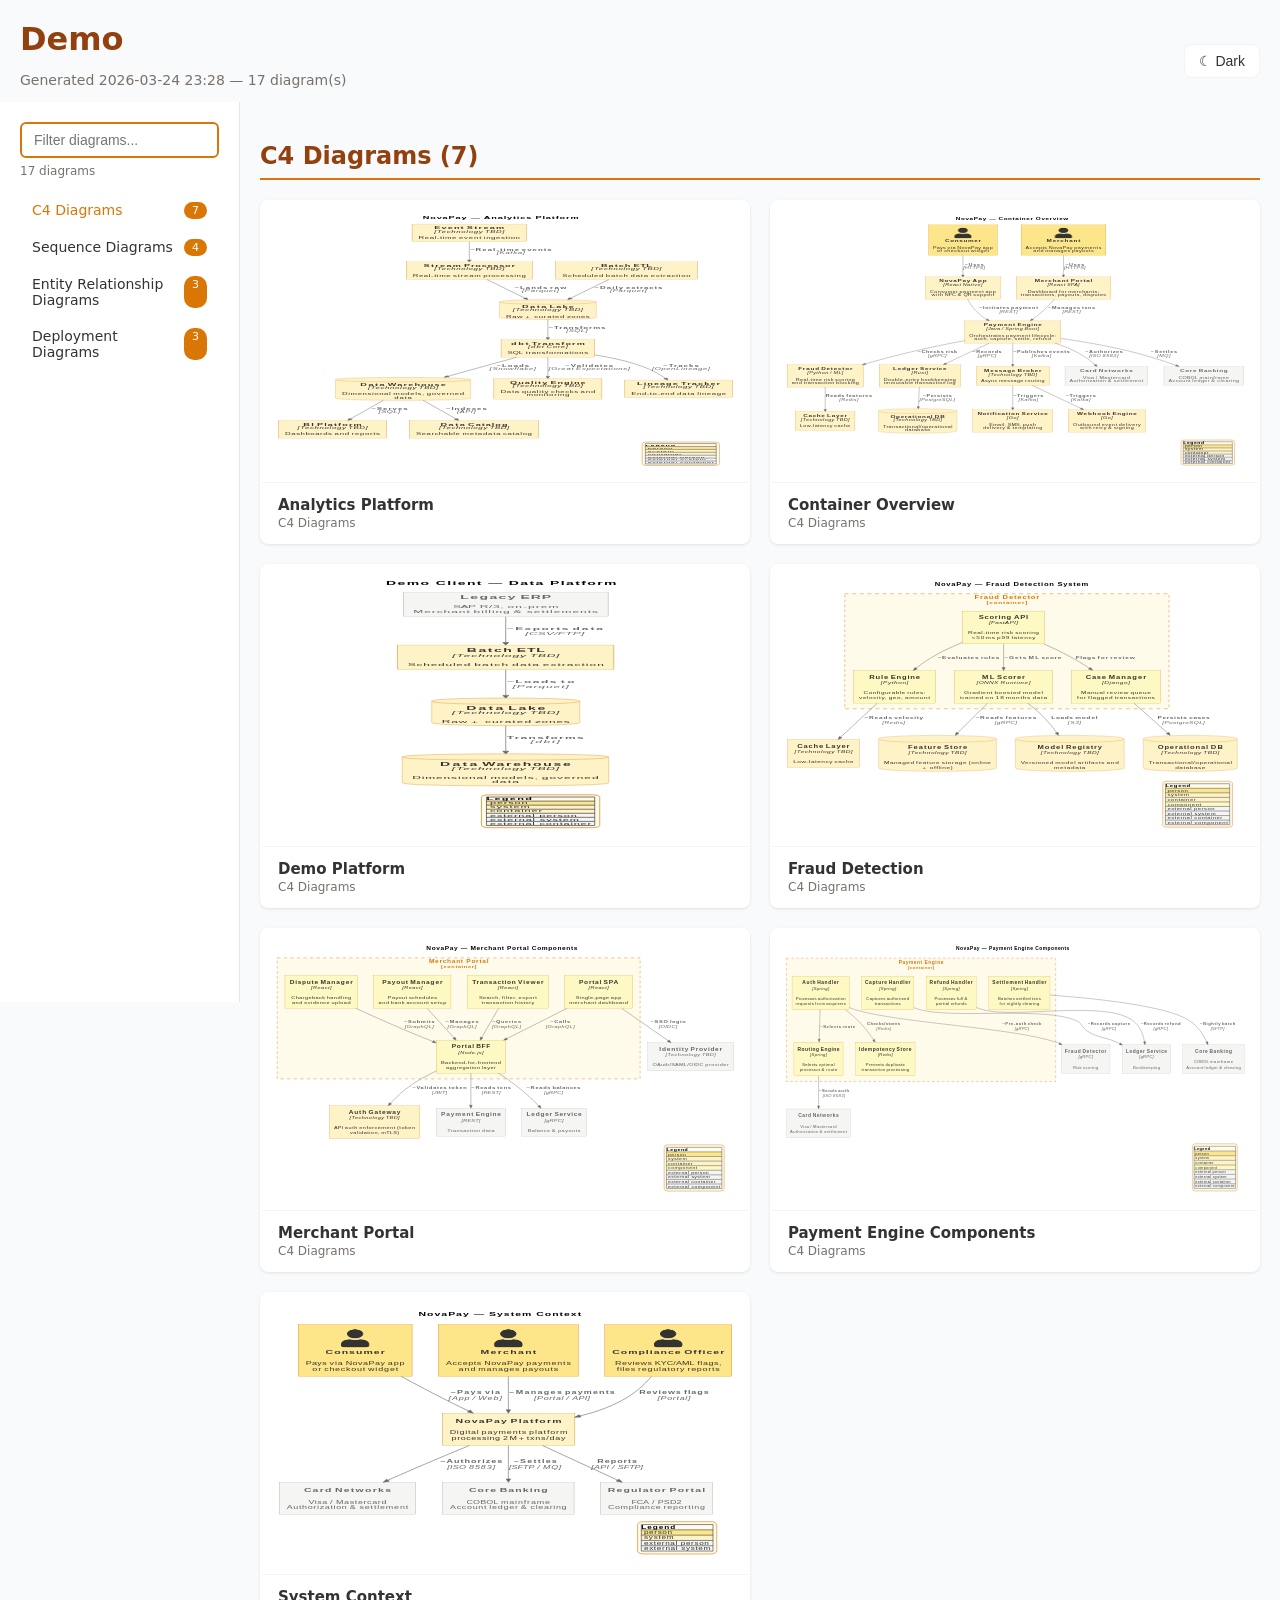
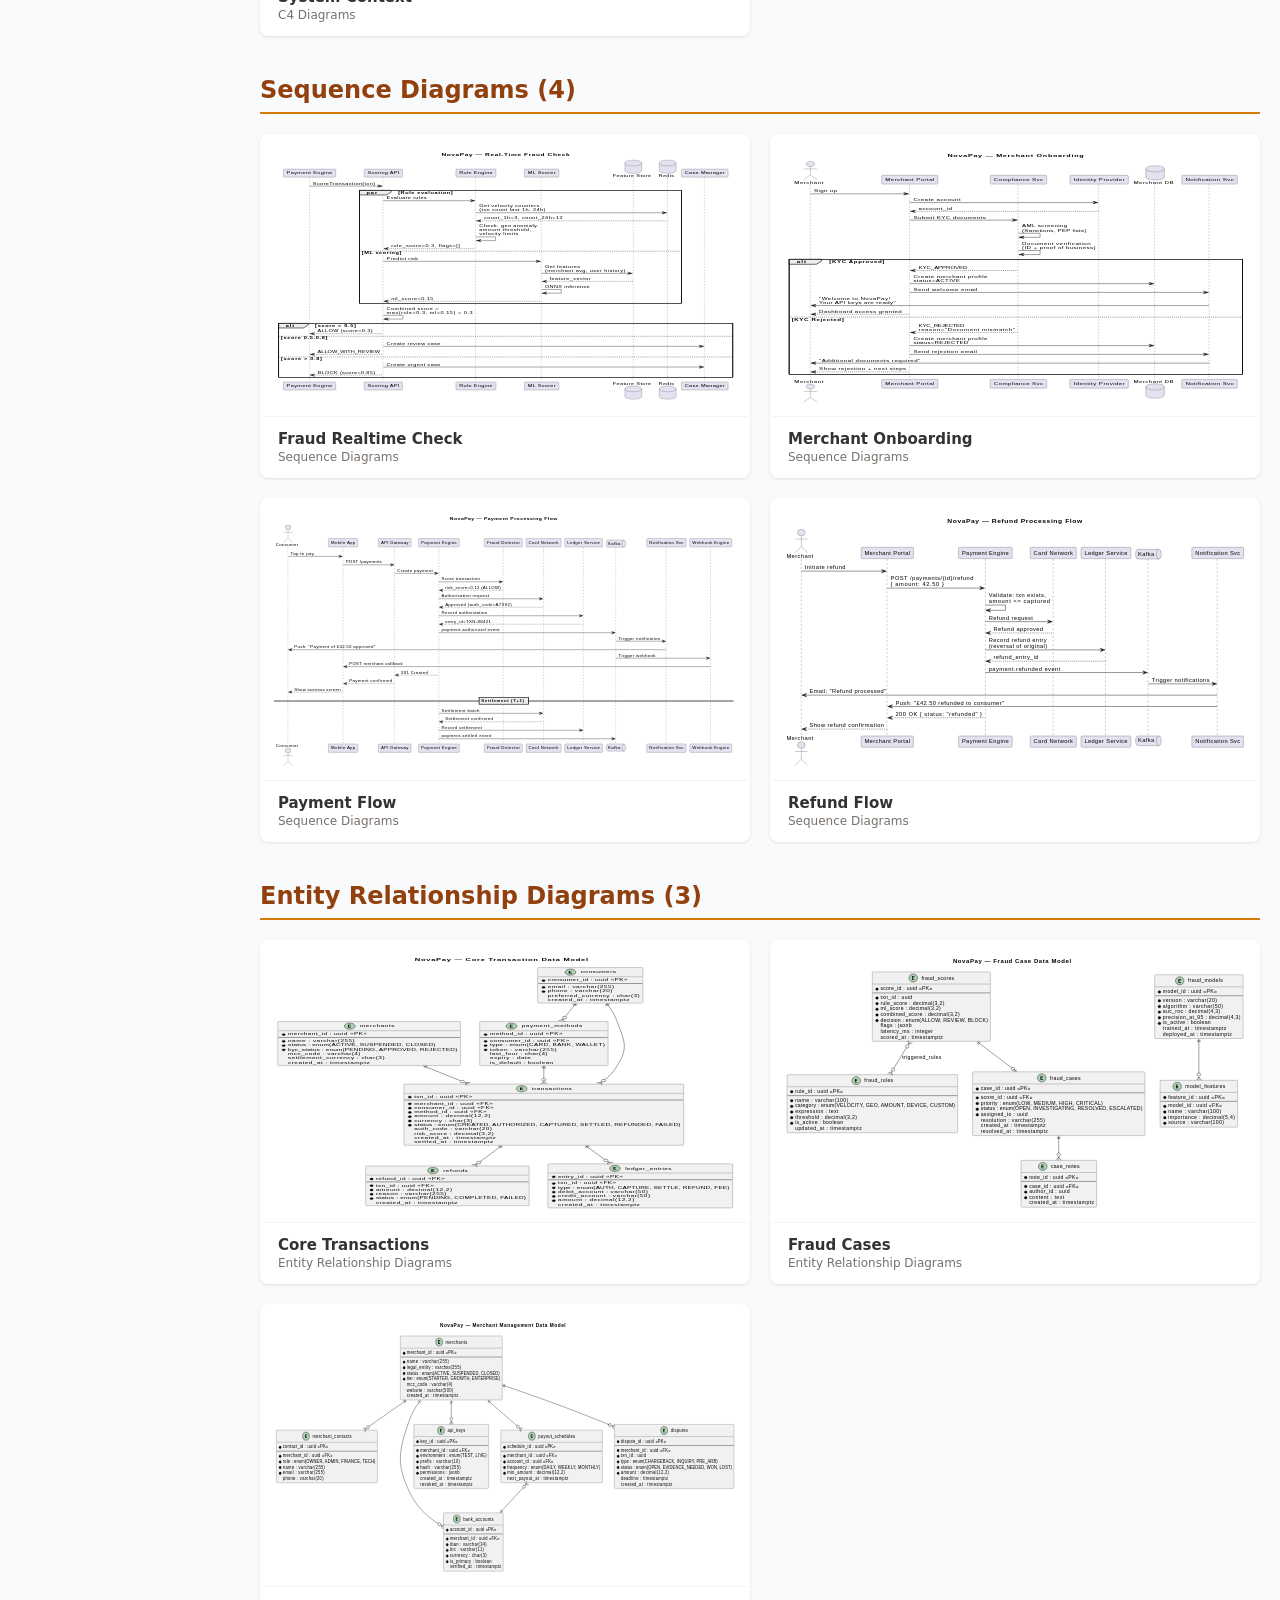
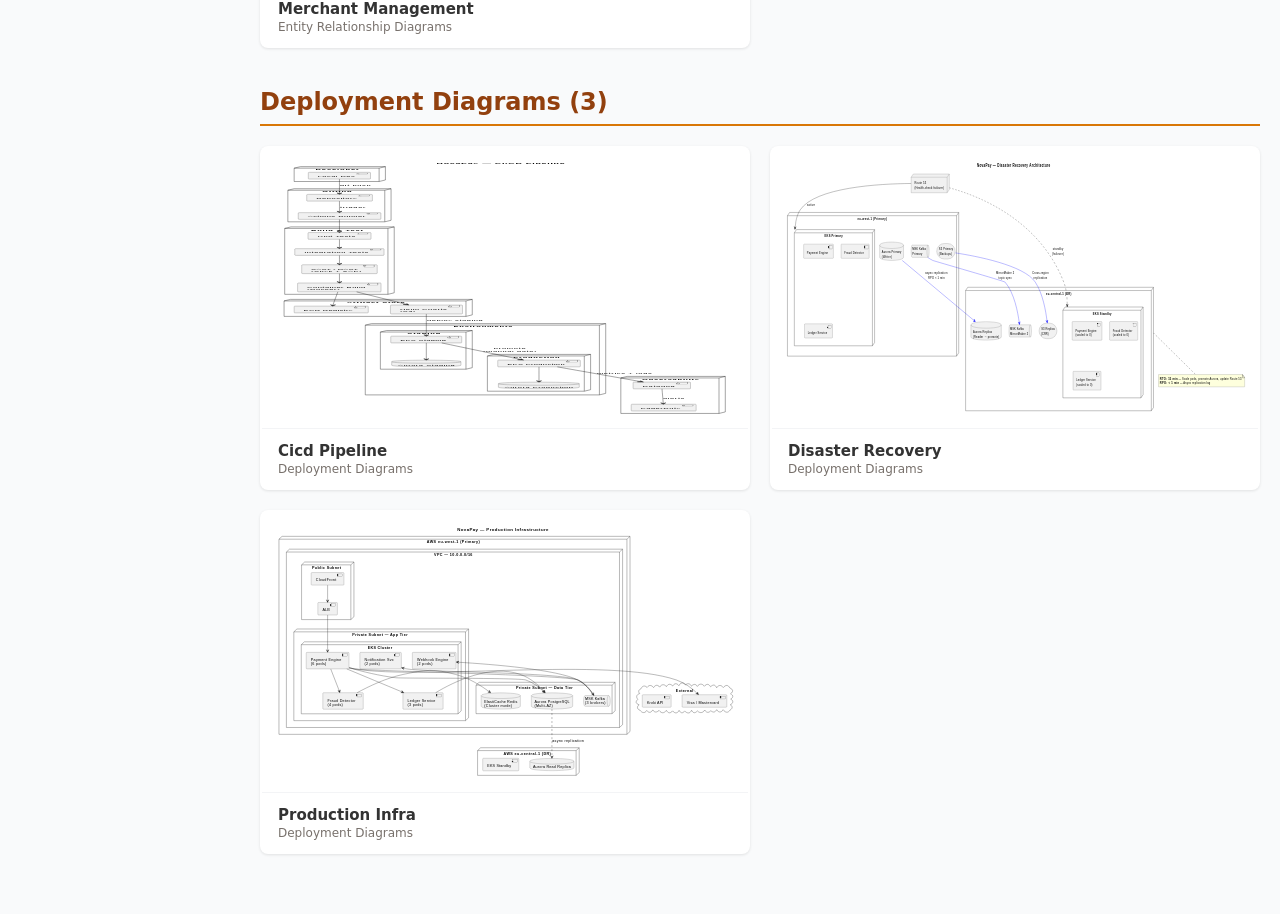
==== commit 4842f751: "refactor: Phase 1 — v3 src layout, Typer CLIs, drop bin/ dispatchers Repository scaffolding pivot to" ====
--- a/clients/demo/index.html
+++ b/clients/demo/index.html
@@ -67,7 +67,7 @@
 </style></head>
 <body>
 <div class="header">
-  <div><h1>Demo</h1><p class="meta">Generated 2026-03-24 23:24 — 17 diagram(s)</p></div>
+  <div><h1>Demo</h1><p class="meta">Generated 2026-03-24 23:28 — 17 diagram(s)</p></div>
   <div><button class="hamburger" onclick="toggleSidebar()">&#9776;</button><button class="theme-toggle" id="themeToggle" onclick="toggleTheme()">&#9790; Dark</button></div>
 </div>
 <div class="layout">
